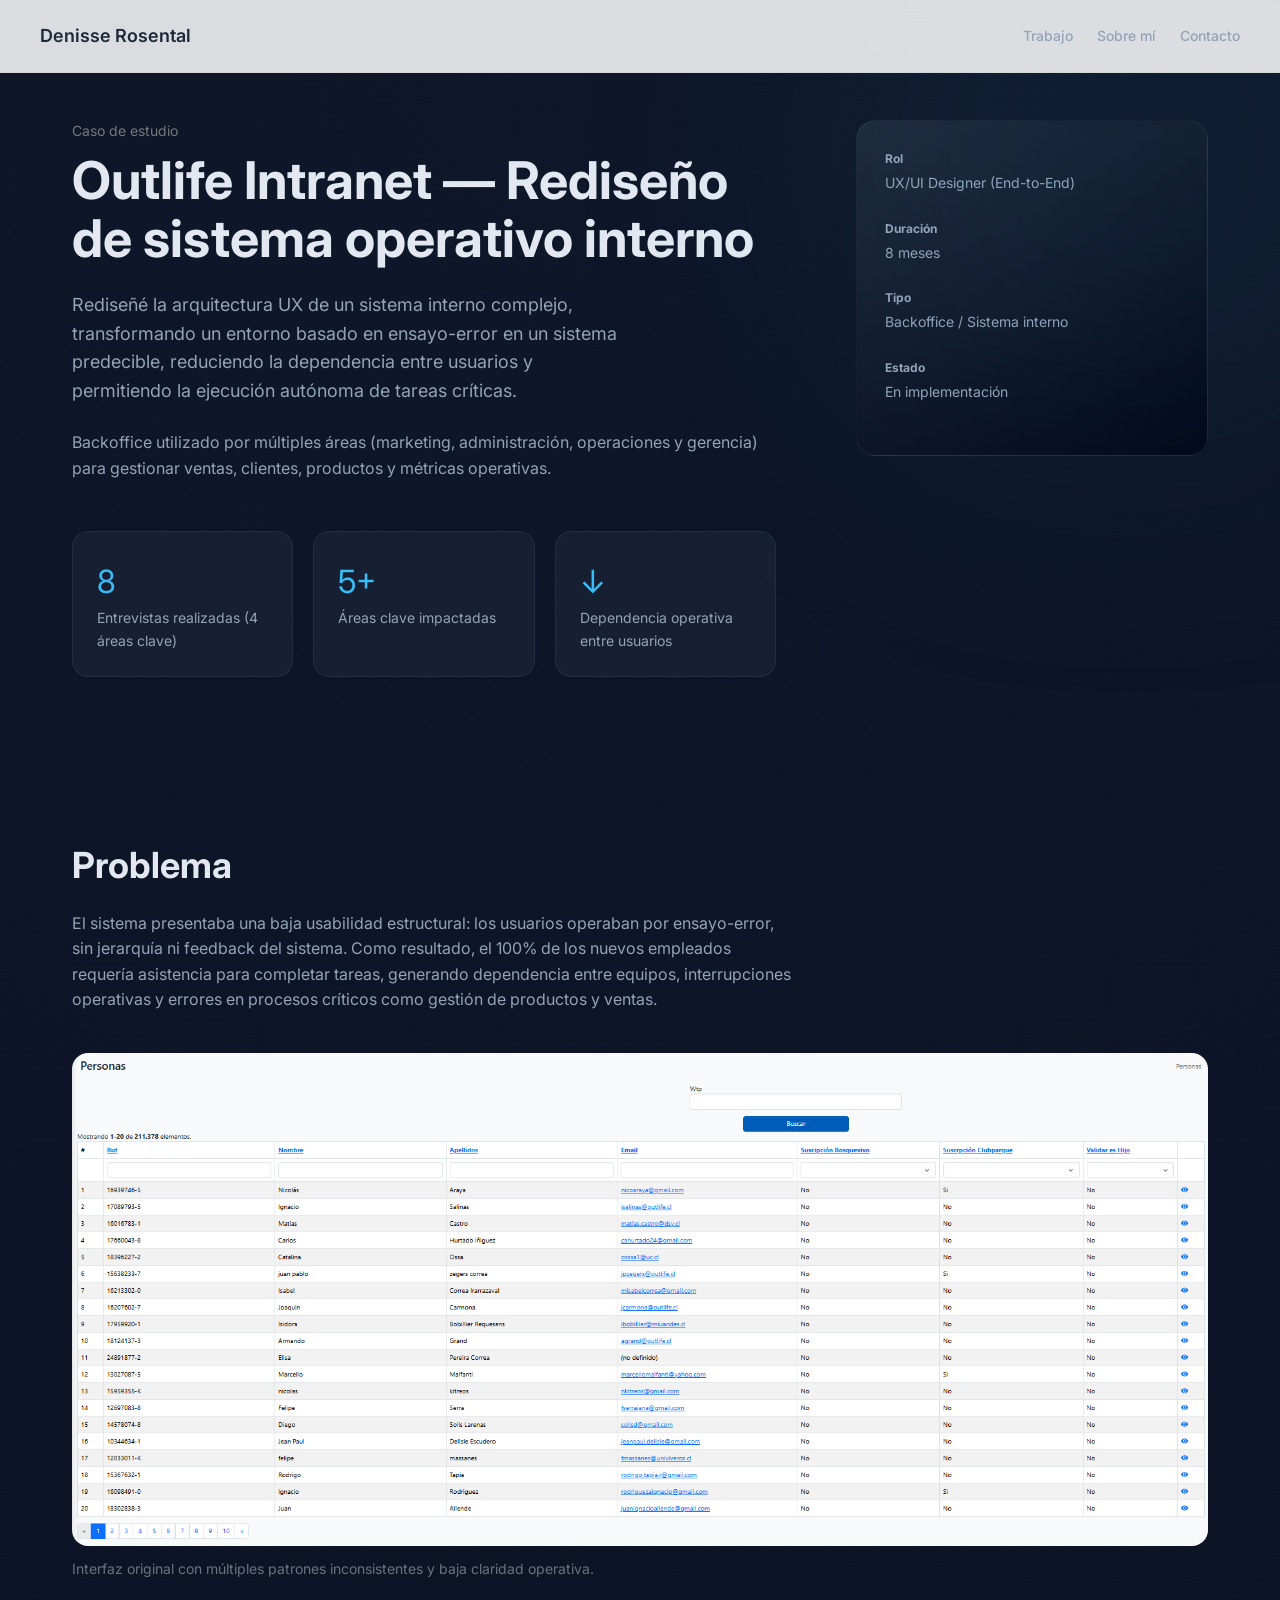
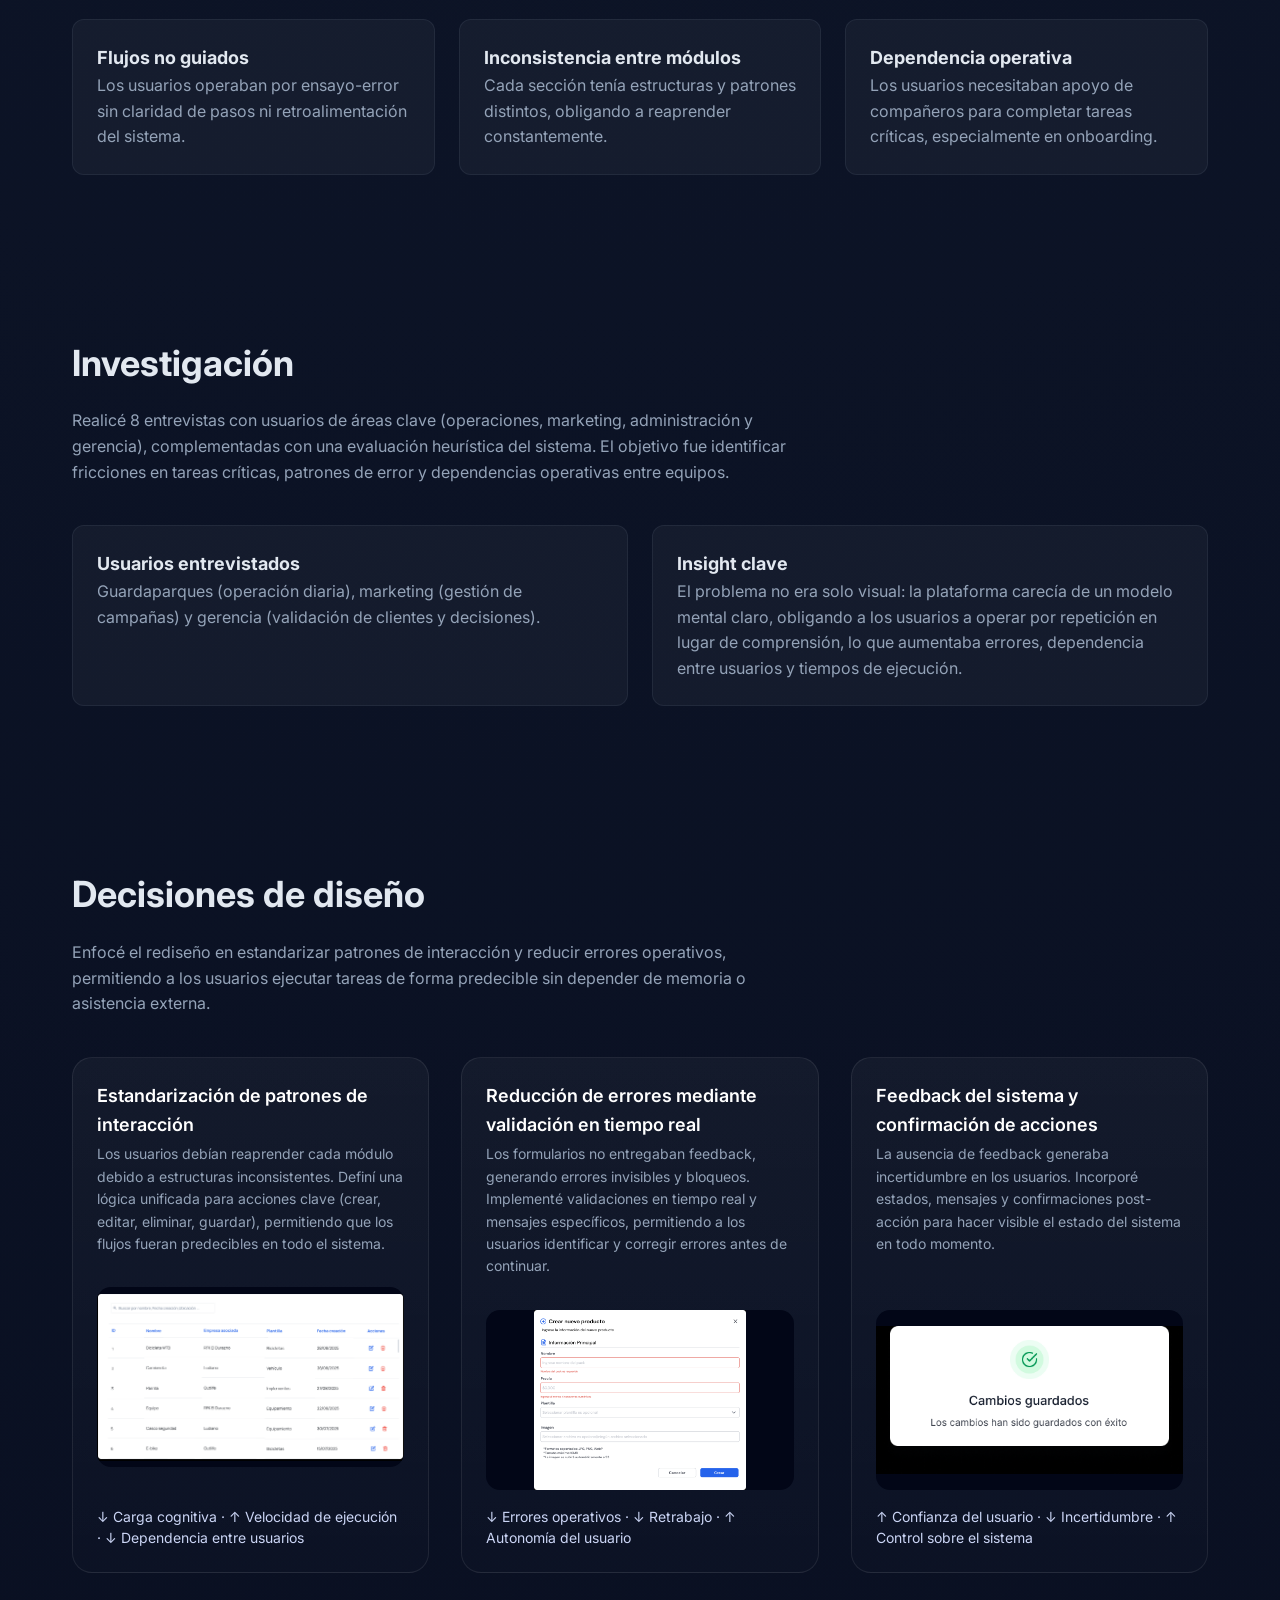
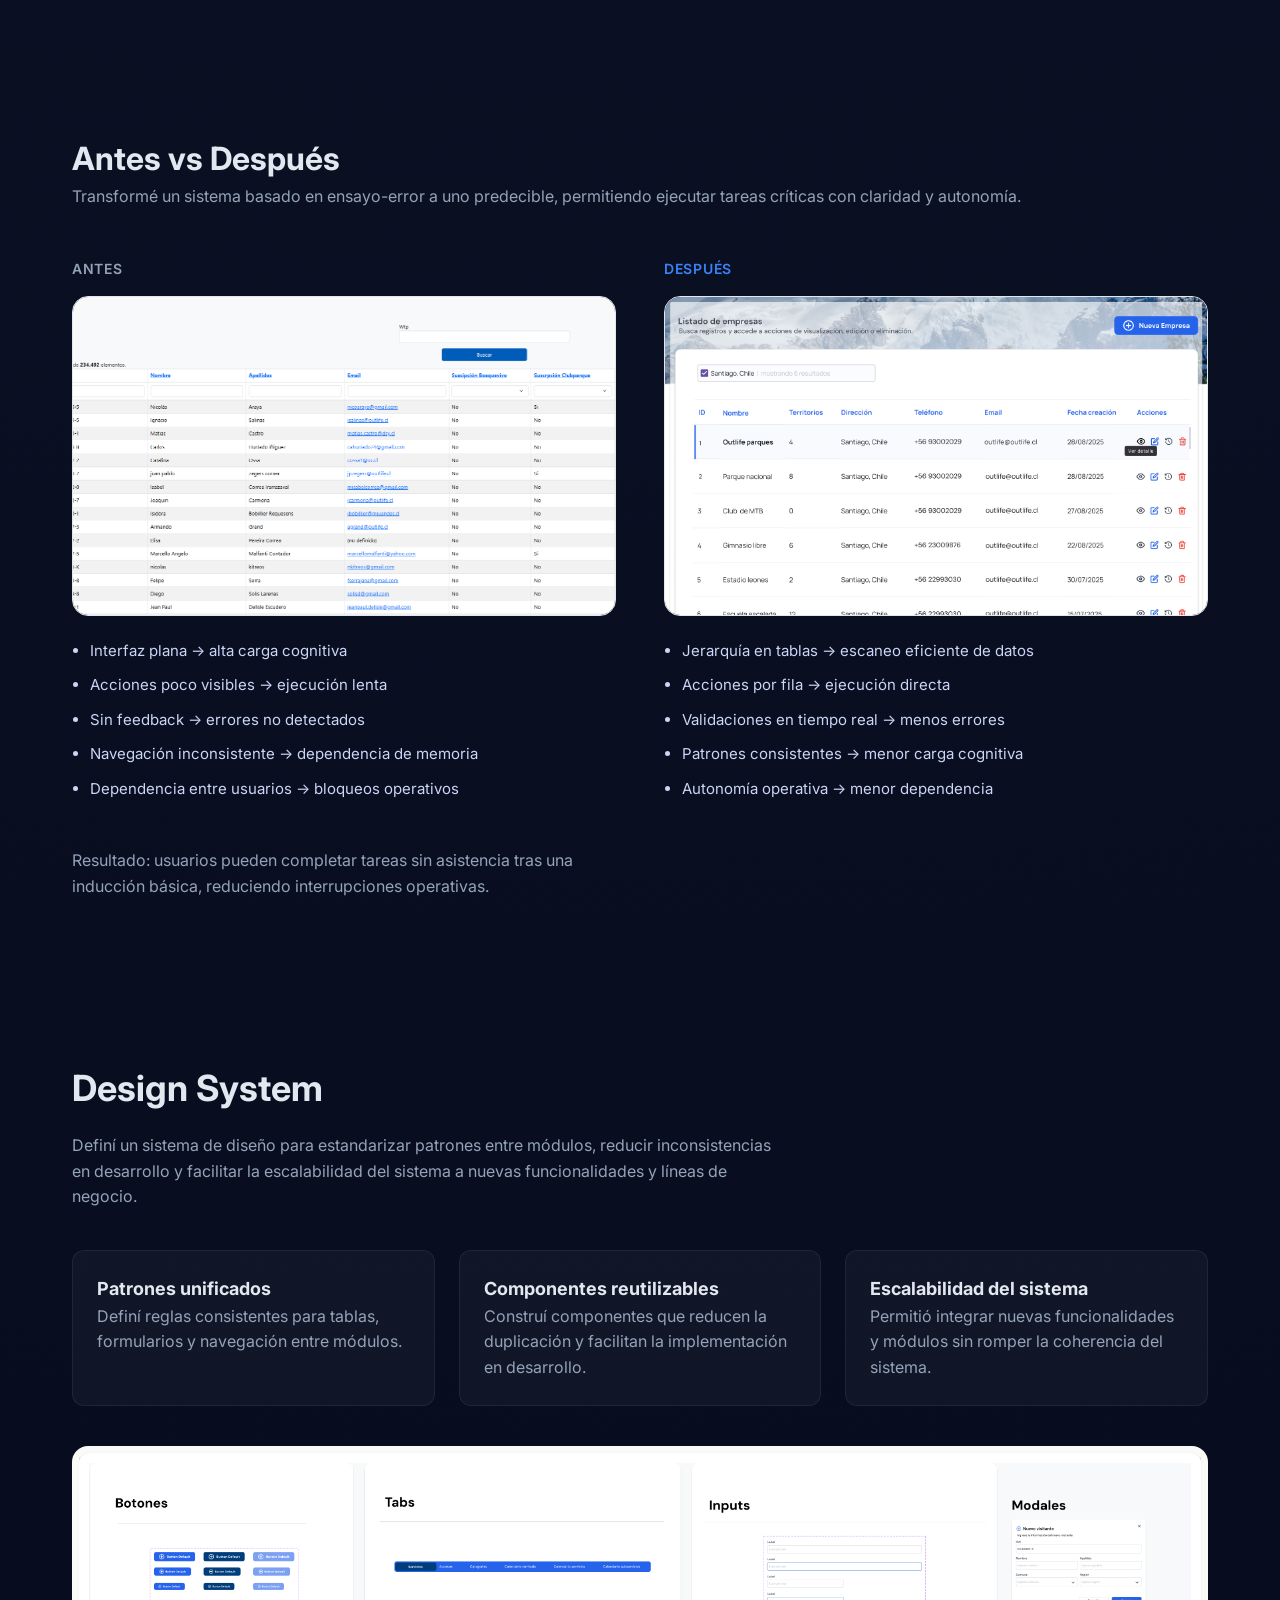
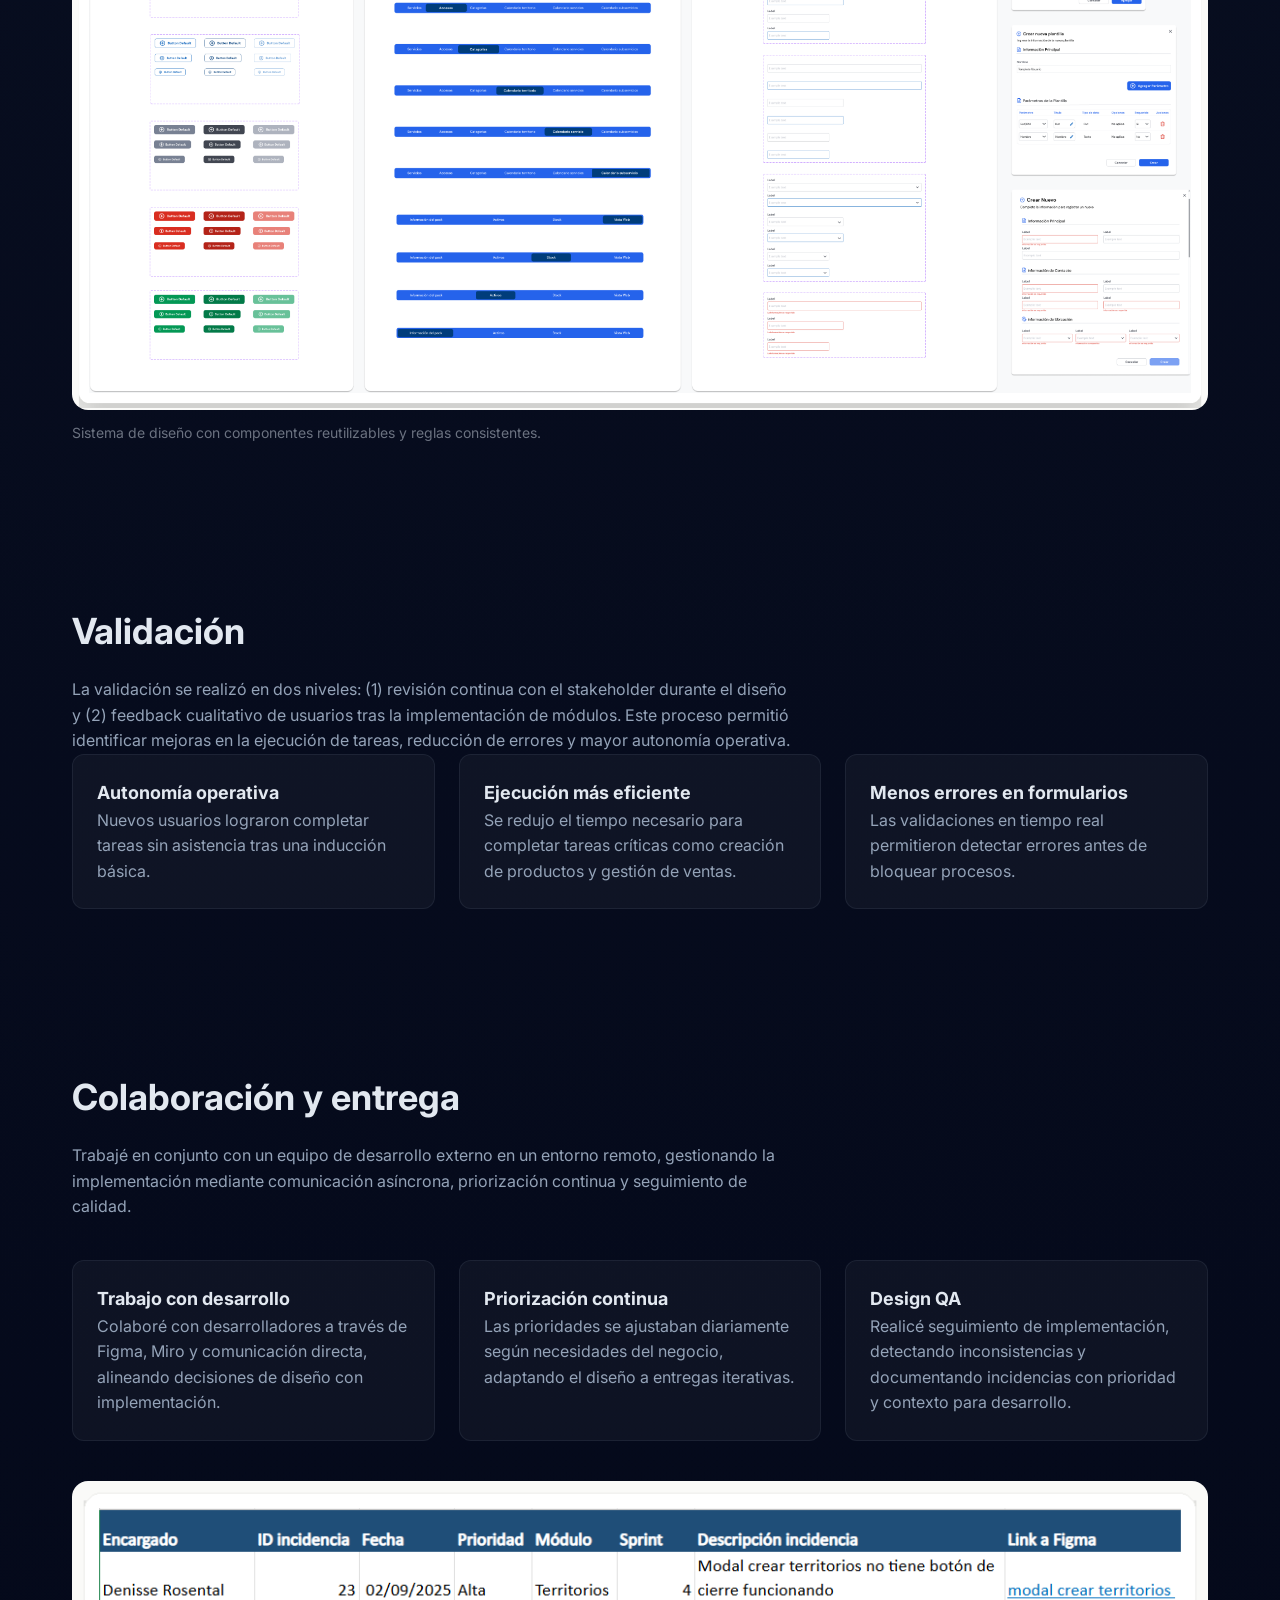
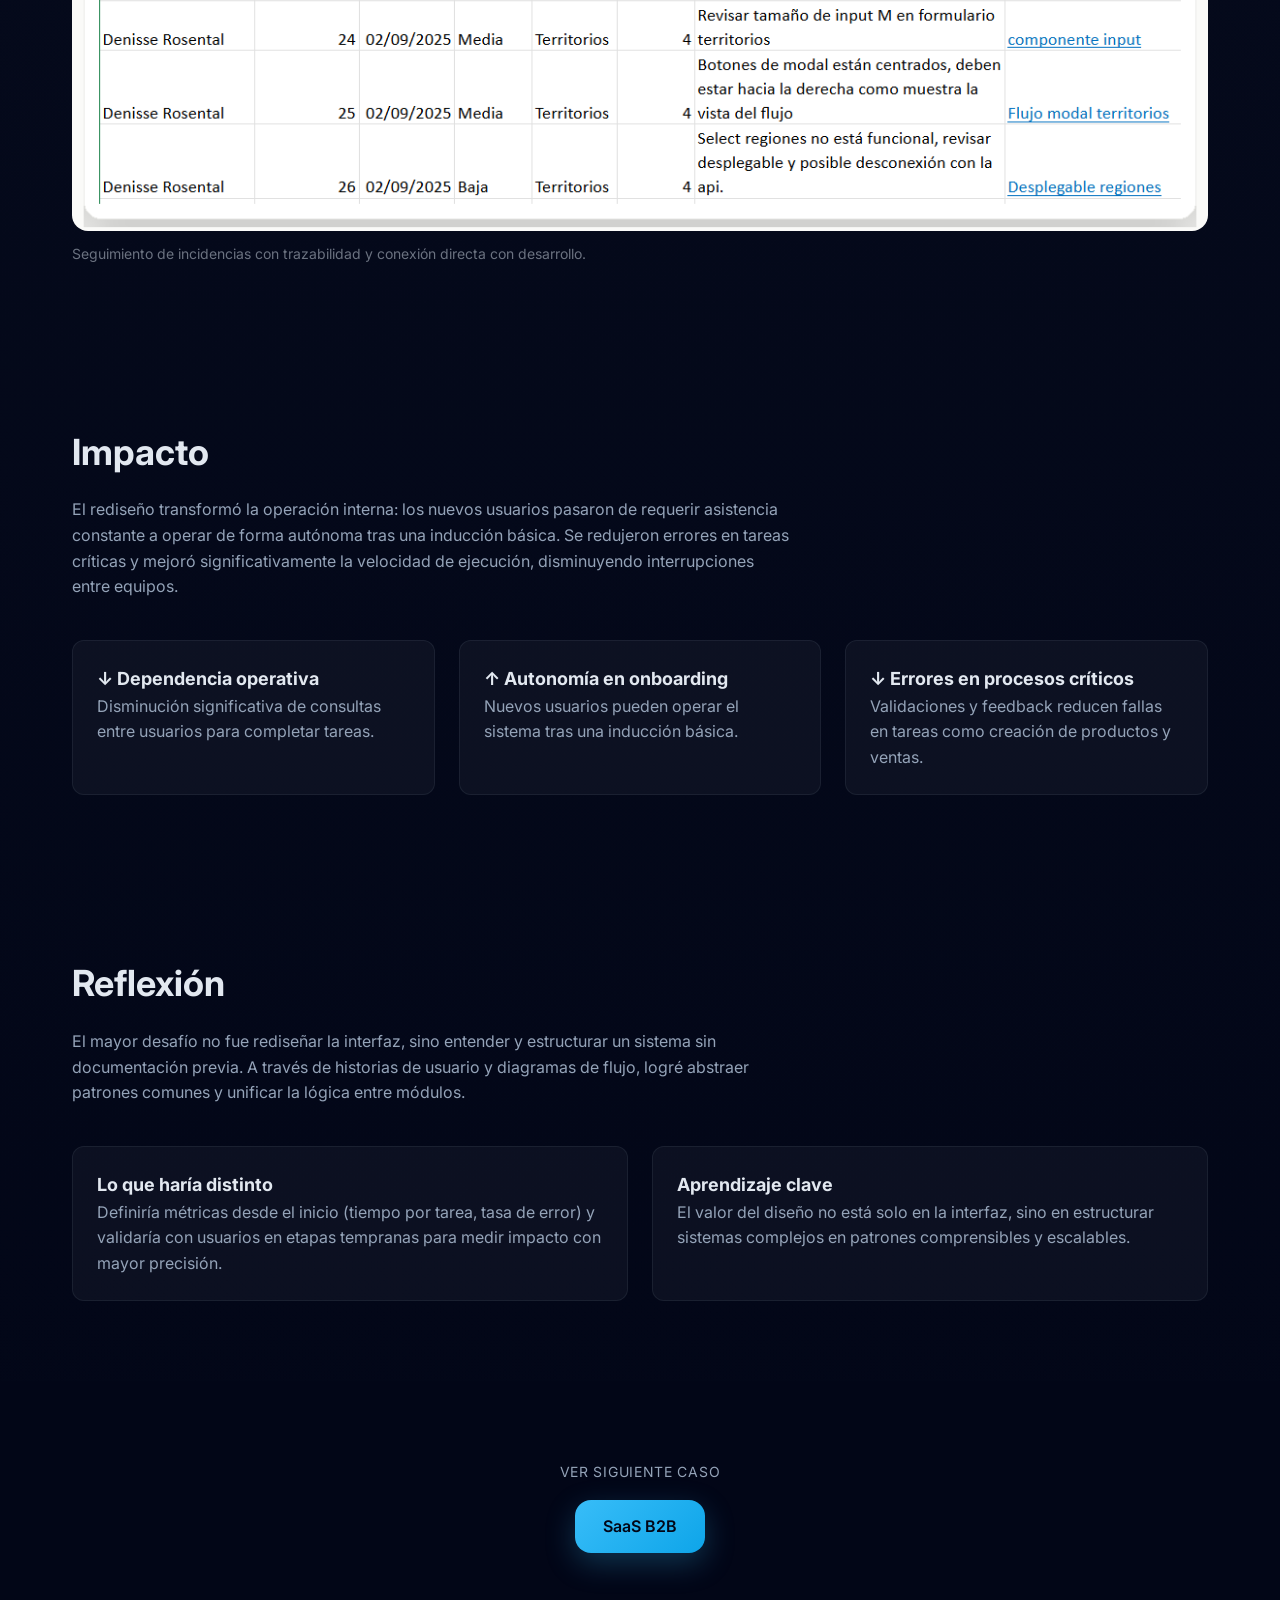
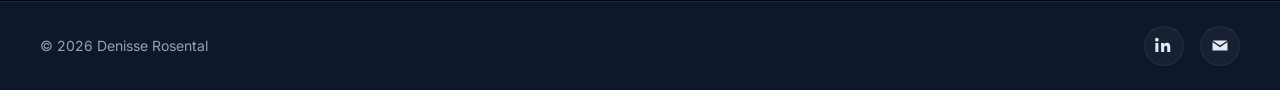
==== case-1.html @ 209bc131 "update case1" ====
<!DOCTYPE html>
<html lang="es">

<head>
    <meta charset="UTF-8">
    <meta name="viewport" content="width=device-width, initial-scale=1.0">
    <title>Outlife — Caso de estudio UX/UI | Denisse Rosental</title>
    <meta name="description"
        content="Caso de estudio UX/UI de Outlife: rediseño de plataforma interna compleja para operaciones, servicios, clientes y administración del negocio.">
    <link rel="preconnect" href="https://fonts.googleapis.com">
    <link rel="preconnect" href="https://fonts.gstatic.com" crossorigin>
    <link href="https://fonts.googleapis.com/css2?family=Inter:wght@300;400;500;600;700;800&display=swap"
        rel="stylesheet">
    <link rel="stylesheet" href="case-study-1.css">
</head>

<body>
    <header class="header">
        <div class="container nav-container">
            <a href="index.html" class="logo">Denisse Rosental</a>
            <nav class="nav">
                <a href="index.html#work">Trabajo</a>
                <a href="index.html#about">Sobre mí</a>
                <a href="index.html#contact">Contacto</a>
            </nav>
        </div>
    </header>

    <!-- HERO -->
    <section class="case-study-hero">
        <div class="container case-hero-grid">

            <div>
                <p class="eyebrow">Caso de estudio</p>
                <h1 class="hero-title">

                    Outlife Intranet — Rediseño de sistema operativo interno

                </h1>

                <p class="hero-subtitle">

                    Rediseñé la arquitectura UX de un sistema interno complejo, transformando un entorno basado en
                    ensayo-error en un sistema predecible, reduciendo la dependencia entre usuarios y permitiendo la
                    ejecución autónoma de tareas críticas.

                </p>

                <p class="case-context">
                    Backoffice utilizado por múltiples áreas (marketing, administración, operaciones y gerencia) para
                    gestionar ventas, clientes, productos y métricas operativas.
                </p>

                <div class="metrics">
                    <div class="metric-card">
                        <span>8</span>
                        <p>Entrevistas realizadas (4 áreas clave)</p>
                    </div>



                    <div class="metric-card">
                        <span>5+</span>
                        <p>Áreas clave impactadas</p>

                    </div>
                    <div class="metric-card">
                        <span>↓</span>
                        <p>Dependencia operativa entre usuarios</p>
                    </div>
                </div>
            </div>

            <div class="case-meta">
                <div class="meta-item">
                    <h4>Rol</h4>
                    <p>UX/UI Designer (End-to-End)</p>
                </div>

                <div class="meta-item">
                    <h4>Duración</h4>
                    <p>8 meses</p>
                </div>

                <div class="meta-item">
                    <h4>Tipo</h4>
                    <p>Backoffice / Sistema interno</p>
                </div>

                <div class="meta-item">
                    <h4>Estado</h4>
                    <p>En implementación</p>
                </div>
            </div>

        </div>
    </section>

    <!-- PROBLEMA -->
    <section class="case-section">
        <div class="container">

            <div class="section-heading">
                <h2>Problema</h2>
                <p>
                    El sistema presentaba una baja usabilidad estructural: los usuarios operaban por ensayo-error, sin
                    jerarquía ni feedback del sistema. Como resultado, el 100% de los nuevos empleados requería
                    asistencia para completar tareas, generando dependencia entre equipos, interrupciones operativas y
                    errores en procesos críticos como gestión de productos y ventas.
                </p>
            </div>

            <div class="case-image">
                <img src="images/intranet.png" alt="Backoffice original">
                <p class="case-image-caption">
                    Interfaz original con múltiples patrones inconsistentes y baja claridad operativa.
                </p>
            </div>

            <div class="grid-3" style="margin-top: 40px;">
                <div class="card">
                    <h3>Flujos no guiados</h3>
                    <p>Los usuarios operaban por ensayo-error sin claridad de pasos ni retroalimentación del sistema.
                    </p>
                </div>

                <div class="card">
                    <h3>Inconsistencia entre módulos</h3>
                    <p>Cada sección tenía estructuras y patrones distintos, obligando a reaprender constantemente.</p>
                </div>

                <div class="card">
                    <h3>Dependencia operativa</h3>
                    <p>Los usuarios necesitaban apoyo de compañeros para completar tareas críticas, especialmente en
                        onboarding.</p>
                </div>
            </div>

        </div>
    </section>

    <!-- INVESTIGACIÓN -->
    <section class="case-section">
        <div class="container">

            <div class="section-heading">
                <h2>Investigación</h2>
                <p>
                    Realicé 8 entrevistas con usuarios de áreas clave (operaciones, marketing, administración y
                    gerencia), complementadas con una evaluación heurística del sistema. El objetivo fue identificar
                    fricciones en tareas críticas, patrones de error y dependencias operativas entre equipos.
                </p>
            </div>

            <div class="grid-2" style="margin-top: 40px;">
                <div class="card">
                    <h3>Usuarios entrevistados</h3>
                    <p>Guardaparques (operación diaria), marketing (gestión de campañas) y gerencia (validación de
                        clientes y decisiones).</p>
                </div>

                <div class="card">
                    <h3>Insight clave</h3>
                    <p>El problema no era solo visual: la plataforma carecía de un modelo mental claro, obligando a los
                        usuarios a operar por repetición en lugar de comprensión, lo que aumentaba errores, dependencia
                        entre usuarios y tiempos de ejecución.</p>
                </div>
            </div>

        </div>
    </section>

    <!-- DECISIONES -->
    <section class="case-section decisions-section">
        <div class="container">

            <div class="section-heading">
                <h2>Decisiones de diseño</h2>
                <p>
                    Enfocé el rediseño en estandarizar patrones de interacción y reducir errores operativos, permitiendo
                    a los usuarios ejecutar tareas de forma predecible sin depender de memoria o asistencia externa.
                </p>
            </div>

            <div class="decisions-grid">

                <!-- CARD 1 -->
                <div class="decision-card">
                    <div class="decision-header">
                        <h3>Estandarización de patrones de interacción</h3>
                        <p>
                            Los usuarios debían reaprender cada módulo debido a estructuras inconsistentes. Definí una
                            lógica unificada para acciones clave (crear, editar, eliminar, guardar), permitiendo que los
                            flujos fueran predecibles en todo el sistema.
                        </p>
                    </div>

                    <div class="decision-media">
                        <img src="images/Tabla.png" alt="Patrones consistentes en tablas">
                    </div>

                    <p class="decision-caption">
                        ↓ Carga cognitiva · ↑ Velocidad de ejecución · ↓ Dependencia entre usuarios
                    </p>
                </div>

                <!-- CARD 2 -->
                <div class="decision-card">
                    <div class="decision-header">
                        <h3>Reducción de errores mediante validación en tiempo real</h3>
                        <p>
                            Los formularios no entregaban feedback, generando errores invisibles y bloqueos. Implementé
                            validaciones en tiempo real y mensajes específicos, permitiendo a los usuarios identificar y
                            corregir errores antes de continuar.
                        </p>
                    </div>

                    <div class="decision-media">
                        <img src="images/formulario.png" alt="Validación en formularios">
                    </div>

                    <p class="decision-caption">
                        ↓ Errores operativos · ↓ Retrabajo · ↑ Autonomía del usuario
                    </p>
                </div>

                <!-- CARD 3 
                <div class="decision-card">
                    <div class="decision-header">
                        <h3>Segmentación de formularios complejos</h3>
                        <p>
                            Formularios extensos generaban sobrecarga cognitiva y dificultaban la edición. Reestructuré
                            la información en secciones progresivas, mostrando solo lo necesario en cada etapa.
                        </p>
                    </div>

                    <div class="decision-media">
                        <img src="images/formulario.png" alt="Formularios estructurados">
                    </div>

                    <p class="decision-caption">
                        ↓ Sobrecarga cognitiva · ↑ Comprensión · ↑ Eficiencia en tareas complejas
                    </p>
                </div>-->

                <!-- CARD 4 -->
                <div class="decision-card">
                    <div class="decision-header">
                        <h3>Feedback del sistema y confirmación de acciones</h3>
                        <p>
                            La ausencia de feedback generaba incertidumbre en los usuarios. Incorporé estados, mensajes
                            y confirmaciones post-acción para hacer visible el estado del sistema en todo momento. <br>
                            <br>
                        </p>
                    </div>

                    <div class="decision-media">
                        <img src="images/Feedback.png" alt="Estados del sistema">
                    </div>

                    <p class="decision-caption">
                        ↑ Confianza del usuario · ↓ Incertidumbre · ↑ Control sobre el sistema
                    </p>
                </div>

            </div>

        </div>
    </section>

    <section class="before-after">
        <div class="container">

            <div class="section-header">
                <h2>Antes vs Después</h2>
                <p>
                    Transformé un sistema basado en ensayo-error a uno predecible, permitiendo ejecutar tareas críticas
                    con
                    claridad y autonomía.
                </p>
            </div>

            <div class="comparison-grid">

                <!-- ANTES -->
                <div class="comparison-card">
                    <h3 class="label before">Antes</h3>

                    <div class="image-container">
                        <img src="images/intranet-personas.png" alt="Vista antes del rediseño">
                    </div>

                    <ul class="comparison-list">
                        <li>Interfaz plana → alta carga cognitiva</li>
                        <li>Acciones poco visibles → ejecución lenta</li>
                        <li>Sin feedback → errores no detectados</li>
                        <li>Navegación inconsistente → dependencia de memoria</li>
                        <li>Dependencia entre usuarios → bloqueos operativos</li>
                    </ul>
                </div>

                <!-- DESPUÉS -->
                <div class="comparison-card">
                    <h3 class="label after">Después</h3>

                    <div class="image-container">
                        <img src="images/despues-empresas.png" alt="Vista después del rediseño">
                    </div>

                    <ul class="comparison-list">
                        <li>Jerarquía en tablas → escaneo eficiente de datos</li>
                        <li>Acciones por fila → ejecución directa</li>
                        <li>Validaciones en tiempo real → menos errores</li>
                        <li>Patrones consistentes → menor carga cognitiva</li>
                        <li>Autonomía operativa → menor dependencia</li>
                    </ul>
                </div>
                <p class="comparison-impact">
                    Resultado: usuarios pueden completar tareas sin asistencia tras una inducción básica, reduciendo
                    interrupciones operativas.
                </p>

            </div>

        </div>
    </section>

    <!-- DESIGN SYSTEM -->
    <section class="case-section">
        <div class="container">

            <div class="section-heading">
                <h2>Design System</h2>
                <p>
                    Definí un sistema de diseño para estandarizar patrones entre módulos, reducir inconsistencias en
                    desarrollo y facilitar la escalabilidad del sistema a nuevas funcionalidades y líneas de negocio.
                </p>
            </div>

            <div class="grid-3" style="margin-top: 40px;">
                <div class="card">
                    <h3>Patrones unificados</h3>
                    <p>Definí reglas consistentes para tablas, formularios y navegación entre módulos.</p>
                </div>

                <div class="card">
                    <h3>Componentes reutilizables</h3>
                    <p>Construí componentes que reducen la duplicación y facilitan la implementación en desarrollo.</p>
                </div>

                <div class="card">
                    <h3>Escalabilidad del sistema</h3>
                    <p>Permitió integrar nuevas funcionalidades y módulos sin romper la coherencia del sistema.</p>
                </div>
            </div>

            <div class="case-image">
                <img src="images/systems-editorial.png" alt="Design System">
                <p class="case-image-caption">
                    Sistema de diseño con componentes reutilizables y reglas consistentes.
                </p>
            </div>

        </div>
    </section>

    <!-- VALIDACIÓN -->
    <section class="case-section">
        <div class="container">

            <div class="section-heading">
                <h2>Validación</h2>
                <p>
                    La validación se realizó en dos niveles: (1) revisión continua con el stakeholder durante el diseño
                    y (2) feedback cualitativo de usuarios tras la implementación de módulos. Este proceso permitió
                    identificar mejoras en la ejecución de tareas, reducción de errores y mayor autonomía operativa.
                </p>
            </div>

            <div class="grid-3">
                <div class="card">
                    <h3>Autonomía operativa</h3>
                    <p>Nuevos usuarios lograron completar tareas sin asistencia tras una inducción básica.</p>
                </div>

                <div class="card">
                    <h3>Ejecución más eficiente</h3>
                    <p>Se redujo el tiempo necesario para completar tareas críticas como creación de productos y gestión
                        de ventas.</p>
                </div>

                <div class="card">
                    <h3>Menos errores en formularios</h3>
                    <p>Las validaciones en tiempo real permitieron detectar errores antes de bloquear procesos.</p>
                </div>
            </div>


        </div>
    </section>


    <section class="case-section">
        <div class="container">

            <div class="section-heading">
                <h2>Colaboración y entrega</h2>
                <p>
                    Trabajé en conjunto con un equipo de desarrollo externo en un entorno remoto, gestionando la
                    implementación mediante comunicación asíncrona, priorización continua y seguimiento de calidad.
                </p>
            </div>

            <div class="grid-3" style="margin-top: 40px;">

                <div class="card">
                    <h3>Trabajo con desarrollo</h3>
                    <p>Colaboré con desarrolladores a través de Figma, Miro y comunicación directa, alineando decisiones
                        de diseño con implementación.</p>
                </div>

                <div class="card">
                    <h3>Priorización continua</h3>
                    <p>Las prioridades se ajustaban diariamente según necesidades del negocio, adaptando el diseño a
                        entregas iterativas.</p>
                </div>

                <div class="card">
                    <h3>Design QA</h3>
                    <p>Realicé seguimiento de implementación, detectando inconsistencias y documentando incidencias con
                        prioridad y contexto para desarrollo.</p>
                </div>

            </div>

            <div class="case-image">
                <img src="images/design QA-editorial.png" alt="QA Design">
                <p class="case-image-caption">
                    Seguimiento de incidencias con trazabilidad y conexión directa con desarrollo.
                </p>
            </div>

        </div>
    </section>

    <!-- IMPACTO -->
    <section class="case-section">
        <div class="container">

            <div class="section-heading">
                <h2>Impacto</h2>
                <p>
                    El rediseño transformó la operación interna: los nuevos usuarios pasaron de requerir asistencia
                    constante a operar de forma autónoma tras una inducción básica. Se redujeron errores en tareas
                    críticas y mejoró significativamente la velocidad de ejecución, disminuyendo interrupciones entre
                    equipos.
                </p>
            </div>

            <div class="grid-3" style="margin-top: 40px;">
                <div class="card">
                    <h3>↓ Dependencia operativa</h3>
                    <p>Disminución significativa de consultas entre usuarios para completar tareas.</p>
                </div>

                <div class="card">
                    <h3>↑ Autonomía en onboarding</h3>
                    <p>Nuevos usuarios pueden operar el sistema tras una inducción básica.</p>
                </div>

                <div class="card">
                    <h3>↓ Errores en procesos críticos</h3>
                    <p>Validaciones y feedback reducen fallas en tareas como creación de productos y ventas.</p>
                </div>
            </div>
        </div>
    </section>

    <section class="case-section">
        <div class="container">

            <div class="section-heading">
                <h2>Reflexión</h2>
                <p>
                    El mayor desafío no fue rediseñar la interfaz, sino entender y estructurar un sistema sin
                    documentación previa. A través de historias de usuario y diagramas de flujo, logré abstraer patrones
                    comunes y unificar la lógica entre módulos.
                </p>
            </div>

            <div class="grid-2" style="margin-top: 40px;">
                <div class="card">
                    <h3>Lo que haría distinto</h3>
                    <p>Definiría métricas desde el inicio (tiempo por tarea, tasa de error) y validaría con usuarios en
                        etapas tempranas para medir impacto con mayor precisión.</p>
                </div>

                <div class="card">
                    <h3>Aprendizaje clave</h3>
                    <p>El valor del diseño no está solo en la interfaz, sino en estructurar sistemas complejos en
                        patrones comprensibles y escalables.</p>
                </div>
            </div>

        </div>
    </section>



    <!-- Sección CTA sobre el footer -->
    <section class="next-case">
        <p class="next-case-label">Ver siguiente caso</p>
        <a href="case-2.html" class="next-case-btn">SaaS B2B</a>
    </section>

    <!-- Footer -->
    <footer class="footer">
        <div class="footer-content">
            <p class="footer-copy">© 2026 Denisse Rosental</p>

            <div class="footer-links">
                <a href="https://www.linkedin.com/" target="_blank" aria-label="LinkedIn">
                    <!-- Icono LinkedIn -->
                    <svg viewBox="0 0 24 24" fill="currentColor">
                        <path
                            d="M4.98 3.5C4.98 4.88 3.86 6 2.48 6S0 4.88 0 3.5 1.12 1 2.48 1 4.98 2.12 4.98 3.5zM.5 8h4v12h-4zM8 8h3.8v1.7h.1c.5-.9 1.8-1.9 3.7-1.9 4 0 4.7 2.6 4.7 6v6.2h-4v-5.5c0-1.3 0-3-1.9-3s-2.2 1.5-2.2 2.9v5.6h-4z" />
                    </svg>
                </a>

                <a href="mailto:tuemail@gmail.com" aria-label="Gmail">
                    <!-- Icono Gmail -->
                    <svg viewBox="0 0 24 24" fill="currentColor">
                        <path d="M12 13.5 2 6.75V18h20V6.75L12 13.5zm10-9H2l10 6.75L22 4.5z" />
                    </svg>
                </a>
            </div>
        </div>
    </footer>

</body>

</html>
---- case-study-1.css ----
/* =========================
   RESET
========================= */
* {
    margin: 0;
    padding: 0;
    box-sizing: border-box;
}

/* =========================
   TOKENS (BASE SYSTEM)
========================= */
:root {
    --bg-primary: #020617;
    --bg-secondary: #0f172a;
    --bg-card: rgba(30, 41, 59, 0.6);

    --text-primary: #e2e8f0;
    --text-secondary: #94a3b8;

    --accent: #38bdf8;

    --border: rgba(148, 163, 184, 0.1);

    --radius-md: 16px;
    --radius-lg: 20px;

    --space-xs: 8px;
    --space-sm: 16px;
    --space-md: 24px;
    --space-lg: 48px;
    --space-xl: 80px;
}

/* =========================
   BASE
========================= */
body {
    font-family: 'Inter', sans-serif;
    background: radial-gradient(circle at top, #0f172a, #020617);
    color: var(--text-primary);
    line-height: 1.6;
    overflow-x: hidden;
}

/* =========================
   CONTAINER
========================= */
.container {
    width: 100%;
    max-width: 1200px;
    margin: 0 auto;
    padding: 0 32px;
}

/* =========================
   HERO
========================= */
.case-study-hero {
    padding: 120px 0 var(--space-xl);
    position: relative;
}

.case-study-hero::after {
    content: "";
    position: absolute;
    width: 500px;
    height: 500px;
    background: var(--accent);
    filter: blur(160px);
    opacity: 0.08;
    top: -100px;
    right: -100px;
}

.case-hero-grid {
    display: grid;
    grid-template-columns: 2fr 1fr;
    gap: var(--space-xl);
}

/* TYPO HERO */
.hero-title {
    font-size: 52px;
    line-height: 1.1;
    margin-bottom: var(--space-md);
}

.hero-subtitle {
    font-size: 18px;
    color: var(--text-secondary);
    max-width: 560px;
}

.case-context {
    margin-top: var(--space-md);
    color: var(--text-secondary);
}

/* =========================
   METRICS (REUTILIZABLE)
========================= */
.metrics {
    display: flex;
    gap: 20px;
    margin-top: 50px;
}

.metric-card {
    background: var(--bg-card);
    backdrop-filter: blur(10px);
    padding: 24px;
    border-radius: var(--radius-md);
    flex: 1;
    border: 1px solid var(--border);
}

.metric-card span {
    font-size: 32px;
    color: var(--accent);
    display: block;
}

.metric-card p {
    font-size: 14px;
    color: var(--text-secondary);
}

/* =========================
   META CARD
========================= */
.case-meta {
    background: linear-gradient(145deg, #1e293b, #020617);
    padding: 28px;
    border-radius: var(--radius-lg);
    border: 1px solid var(--border);
    height: fit-content;
}

.meta-item {
    margin-bottom: var(--space-md);
}

.meta-item h4 {
    font-size: 12px;
    color: var(--text-secondary);
    margin-bottom: 4px;
}

.meta-item p {
    font-size: 14px;
}

/* =========================
   SECTIONS
========================= */
.case-section {
    padding: var(--space-xl) 0;
}

.section-heading h2 {
    font-size: 36px;
    margin-bottom: var(--space-sm);
}

.section-heading p {
    color: var(--text-secondary);
    max-width: 720px;
}

/* =========================
   CARDS (GLOBAL SYSTEM)
========================= */
.card {
    background: rgba(255, 255, 255, 0.04);
    padding: var(--space-md);
    border-radius: 12px;
    border: 1px solid var(--border);
}

/* =========================
   GRID SYSTEM
========================= */
.grid-2 {
    display: grid;
    grid-template-columns: repeat(2, 1fr);
    gap: var(--space-md);
}

.grid-3 {
    display: grid;
    grid-template-columns: repeat(3, 1fr);
    gap: var(--space-md);
}

/* =========================
   COMPARE (ANTES/DESPUÉS)
========================= */
.compare-grid {
    display: grid;
    grid-template-columns: 1fr 1fr;
    gap: var(--space-xl);
    margin-top: var(--space-lg);
}

.compare-item img {
    width: 100%;
    border-radius: 12px;
}

/* =========================
   FLOW
========================= */
.flow-grid {
    display: grid;
    grid-template-columns: repeat(3, 1fr);
    gap: var(--space-sm);
}

.flow-card img {
    width: 100%;
    border-radius: 12px;
}

/* =========================
   FOUNDATIONS
========================= */
.foundations-grid {
    display: grid;
    grid-template-columns: repeat(3, 1fr);
    gap: var(--space-md);
}

.foundation-card {
    background: linear-gradient(145deg, #1e293b, #0f172a);
    padding: var(--space-md);
    border-radius: var(--radius-lg);
    border: 1px solid var(--border);
}

/* =========================
   IMAGES
========================= */
.project-image img {
    width: 100%;
    border-radius: 12px;
}

/* =========================
   TYPO
========================= */
h2 {
    font-size: 32px;
}

h3 {
    font-size: 18px;
}

p {
    color: var(--text-secondary);
}

/* =========================
   FOOTER / CONTACT
========================= */
.contact-container {
    text-align: center;
    max-width: 600px;
}

.button {
    display: inline-block;
    background-color: var(--accent);
    color: white;
    padding: 1rem 2rem;
    border-radius: 100px;
    transition: 0.2s;
}

.button:hover {
    transform: translateY(-2px);
}

/* =========================
   RESPONSIVE
========================= */
@media (max-width: 900px) {

    .case-hero-grid,
    .grid-2,
    .grid-3,
    .flow-grid,
    .foundations-grid,
    .compare-grid {
        grid-template-columns: 1fr;
    }

    .metrics {
        flex-direction: column;
    }

    .hero-title {
        font-size: 40px;
    }
}

.case-image {
    margin-top: 40px;
}

.case-image img {
    width: 100%;
    height: auto;
    border-radius: 16px;
    display: block;
}

.case-image-caption {
    margin-top: 12px;
    font-size: 14px;
    color: #6b7280;
    line-height: 1.5;
}

/* --- HEADER CONSISTENTE --- */
.header {
    position: sticky;
    top: 0;
    z-index: 1000;

    background: rgba(255, 255, 255, 0.9);
    backdrop-filter: blur(8px);

    border-bottom: 1px solid rgba(0, 0, 0, 0.05);
}

/* contenedor interno */
.nav-container {
    display: flex;
    justify-content: space-between;
    align-items: center;

    padding: 16px 0;
}

/* links */
.nav a {
    text-decoration: none;
    color: #111;
    margin-left: 24px;
    font-weight: 500;
}

.header {
    position: fixed;
    top: 0;
    left: 0;
    width: 100%;
    background: rgba(255, 255, 255, 0.85);
    backdrop-filter: blur(12px);
    border-bottom: 1px solid rgba(0, 0, 0, 0.03);
    z-index: 100;
    transition: transform 0.3s ease;
}

.nav-container {
    display: flex;
    justify-content: space-between;
    align-items: center;
    height: 72px;
}

.logo {
    font-weight: 600;
    font-size: 1.125rem;
    color: #1e293b;
    text-decoration: none;
}

.nav {
    display: flex;
    gap: var(--spacing-md);
}

.nav a {
    font-size: 0.875rem;
    font-weight: 500;
    color: var(--text-secondary);
}

.nav a:hover {
    color: #1e293b;
}

/* Home Hero */
.hero {
    min-height: 100vh;
    display: flex;
    flex-direction: column;
    justify-content: center;
    padding-top: 80px;
}

.role-tag {
    display: inline-block;
    font-size: 0.875rem;
    font-weight: 600;
    color: var(--text-secondary);
    text-transform: uppercase;
    letter-spacing: 0.05em;
    margin-bottom: var(--spacing-md);
    padding: 0.25rem 0.75rem;
    border: 1px solid var(--border-color);
    border-radius: 100px;
    background-color: var(--surface-color);
}



.hero-scroll {
    margin-top: var(--spacing-xl);
    display: inline-flex;
    align-items: center;
    gap: 0.75rem;
    font-size: 0.875rem;
    color: var(--text-tertiary);
}

.scroll-arrow {
    animation: bounce 2s infinite;
}

@keyframes bounce {

    0%,
    20%,
    50%,
    80%,
    100% {
        transform: translateY(0);
    }

    40% {
        transform: translateY(5px);
    }

    60% {
        transform: translateY(3px);
    }
}

.eyebrow {
    font-size: 14px;
    color: #777;
    margin-bottom: 10px;
}

/* =========================
   CTA SOBRE FOOTER
========================= */
.next-case {
    text-align: center;
    padding: var(--space-xl) var(--space-md) var(--space-lg);
    background: var(--bg-primary);
}

.next-case-label {
    font-size: 14px;
    color: var(--text-secondary);
    margin-bottom: var(--space-sm);
    letter-spacing: 0.05em;
    text-transform: uppercase;
}

.next-case-btn {
    display: inline-block;
    padding: 14px 28px;
    border-radius: var(--radius-md);

    background: linear-gradient(135deg, var(--accent), #0ea5e9);
    color: #020617;
    font-weight: 600;
    text-decoration: none;

    transition: all 0.25s ease;
    box-shadow: 0 10px 30px rgba(56, 189, 248, 0.25);
}

.next-case-btn:hover {
    transform: translateY(-2px);
    box-shadow: 0 14px 40px rgba(56, 189, 248, 0.35);
}

/* =========================
   FOOTER
========================= */
.footer {
    background: var(--bg-secondary);
    border-top: 1px solid var(--border);
    padding: var(--space-md);
}

.footer-content {
    max-width: 1200px;
    margin: 0 auto;

    display: flex;
    align-items: center;
    justify-content: space-between;
    gap: var(--space-md);

    flex-wrap: wrap;
}

.footer-copy {
    color: var(--text-secondary);
    font-size: 14px;
}

.footer-links {
    display: flex;
    gap: var(--space-sm);
}

.footer-links a {
    display: flex;
    align-items: center;
    justify-content: center;

    width: 40px;
    height: 40px;

    border-radius: 50%;
    background: var(--bg-card);
    color: var(--text-primary);

    transition: all 0.25s ease;
    border: 1px solid var(--border);
}

.footer-links a:hover {
    color: var(--accent);
    border-color: var(--accent);
    transform: translateY(-2px);
}

.footer-links svg {
    width: 18px;
    height: 18px;
}

.before-after {
    padding: 80px 0;
}

.comparison-grid {
    display: grid;
    grid-template-columns: 1fr 1fr;
    gap: 48px;
    margin-top: 48px;
}

.comparison-card {
    display: flex;
    flex-direction: column;
}

.label {
    font-size: 14px;
    font-weight: 600;
    margin-bottom: 16px;
    text-transform: uppercase;
    letter-spacing: 0.05em;
}

.label.before {
    color: #94a3b8;
    /* gris frío */
}

.label.after {
    color: #3b82f6;
    /* azul principal */
}

/* 🔑 SOLUCIÓN ALTURA IGUAL */
.image-container {
    width: 100%;
    height: 320px;
    border-radius: 16px;
    overflow: hidden;
    border: 1px solid #e2e8f0;
    background: #0f172a;
}

.image-container img {
    width: 100%;
    height: 100%;
    object-fit: cover;
}

/* LISTAS */
.comparison-list {
    margin-top: 24px;
    padding-left: 18px;
    display: flex;
    flex-direction: column;
    gap: 12px;
}

.comparison-list li {
    font-size: 15px;
    color: #cbd5f5;
    line-height: 1.5;
}

/* RESPONSIVE */
@media (max-width: 768px) {
    .comparison-grid {
        grid-template-columns: 1fr;
    }

    .image-container {
        height: 260px;
    }
}

/* SECTION */
.decisions-section {
    padding: 80px 0;
}

/* GRID (aislado) */
.decisions-section .decisions-grid {
    display: grid;
    grid-template-columns: repeat(3, 1fr);
    gap: 32px;
    margin-top: 40px;
}

/* CARD */
.decisions-section .decision-card {
    display: flex;
    flex-direction: column;
    height: 100%;

    padding: 24px;
    border-radius: 20px;

    background: linear-gradient(180deg,
            rgba(255, 255, 255, 0.04),
            rgba(255, 255, 255, 0.01));

    border: 1px solid rgba(255, 255, 255, 0.08);

    transition: transform 0.3s ease, border 0.3s ease;
}

.decisions-section .decision-card:hover {
    transform: translateY(-6px);
    border: 1px solid rgba(59, 130, 246, 0.4);
}

/* HEADER */
.decisions-section .decision-header {
    margin-bottom: 16px;
}

.decisions-section .decision-header h3 {
    font-size: 18px;
    font-weight: 600;
    color: #ffffff;
}

.decisions-section .decision-header p {
    font-size: 14px;
    color: #94a3b8;
    margin-top: 4px;
}

/* 🔑 MEDIA (TOTALMENTE AISLADO) */
.decisions-section .decision-media {
    width: 100%;
    height: 180px;

    margin: 16px 0;

    border-radius: 14px;
    overflow: hidden;

    background: #020617;

    display: flex;
    align-items: center;
    justify-content: center;
}

.decisions-section .decision-media img {
    width: 100%;
    height: 100%;
    object-fit: contain;
}

/* CAPTION */
.decisions-section .decision-caption {
    font-size: 14px;
    color: #cbd5f5;
    line-height: 1.5;
    margin-top: auto;
}

/* RESPONSIVE */
@media (max-width: 1024px) {
    .decisions-section .decisions-grid {
        grid-template-columns: 1fr 1fr;
    }
}

@media (max-width: 768px) {
    .decisions-section .decisions-grid {
        grid-template-columns: 1fr;
    }

    .decisions-section .decision-media {
        height: 200px;
    }
}
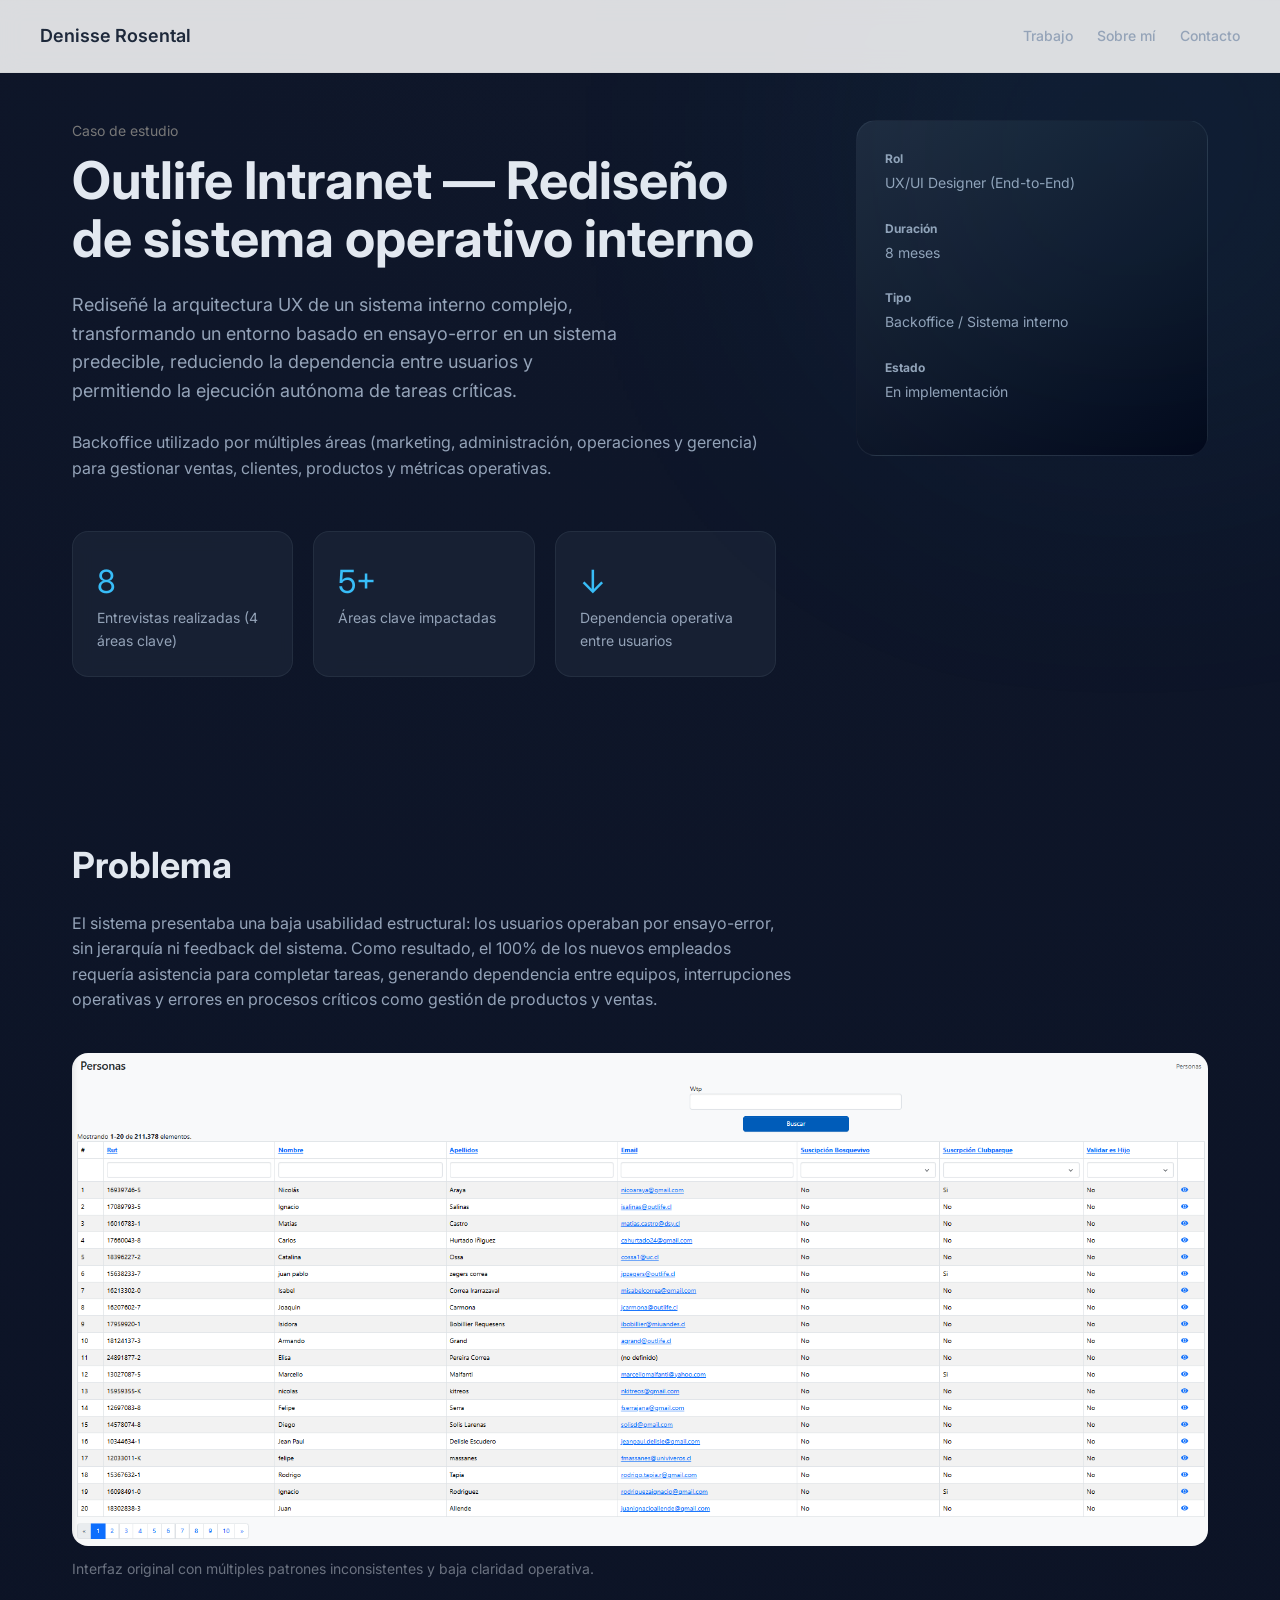
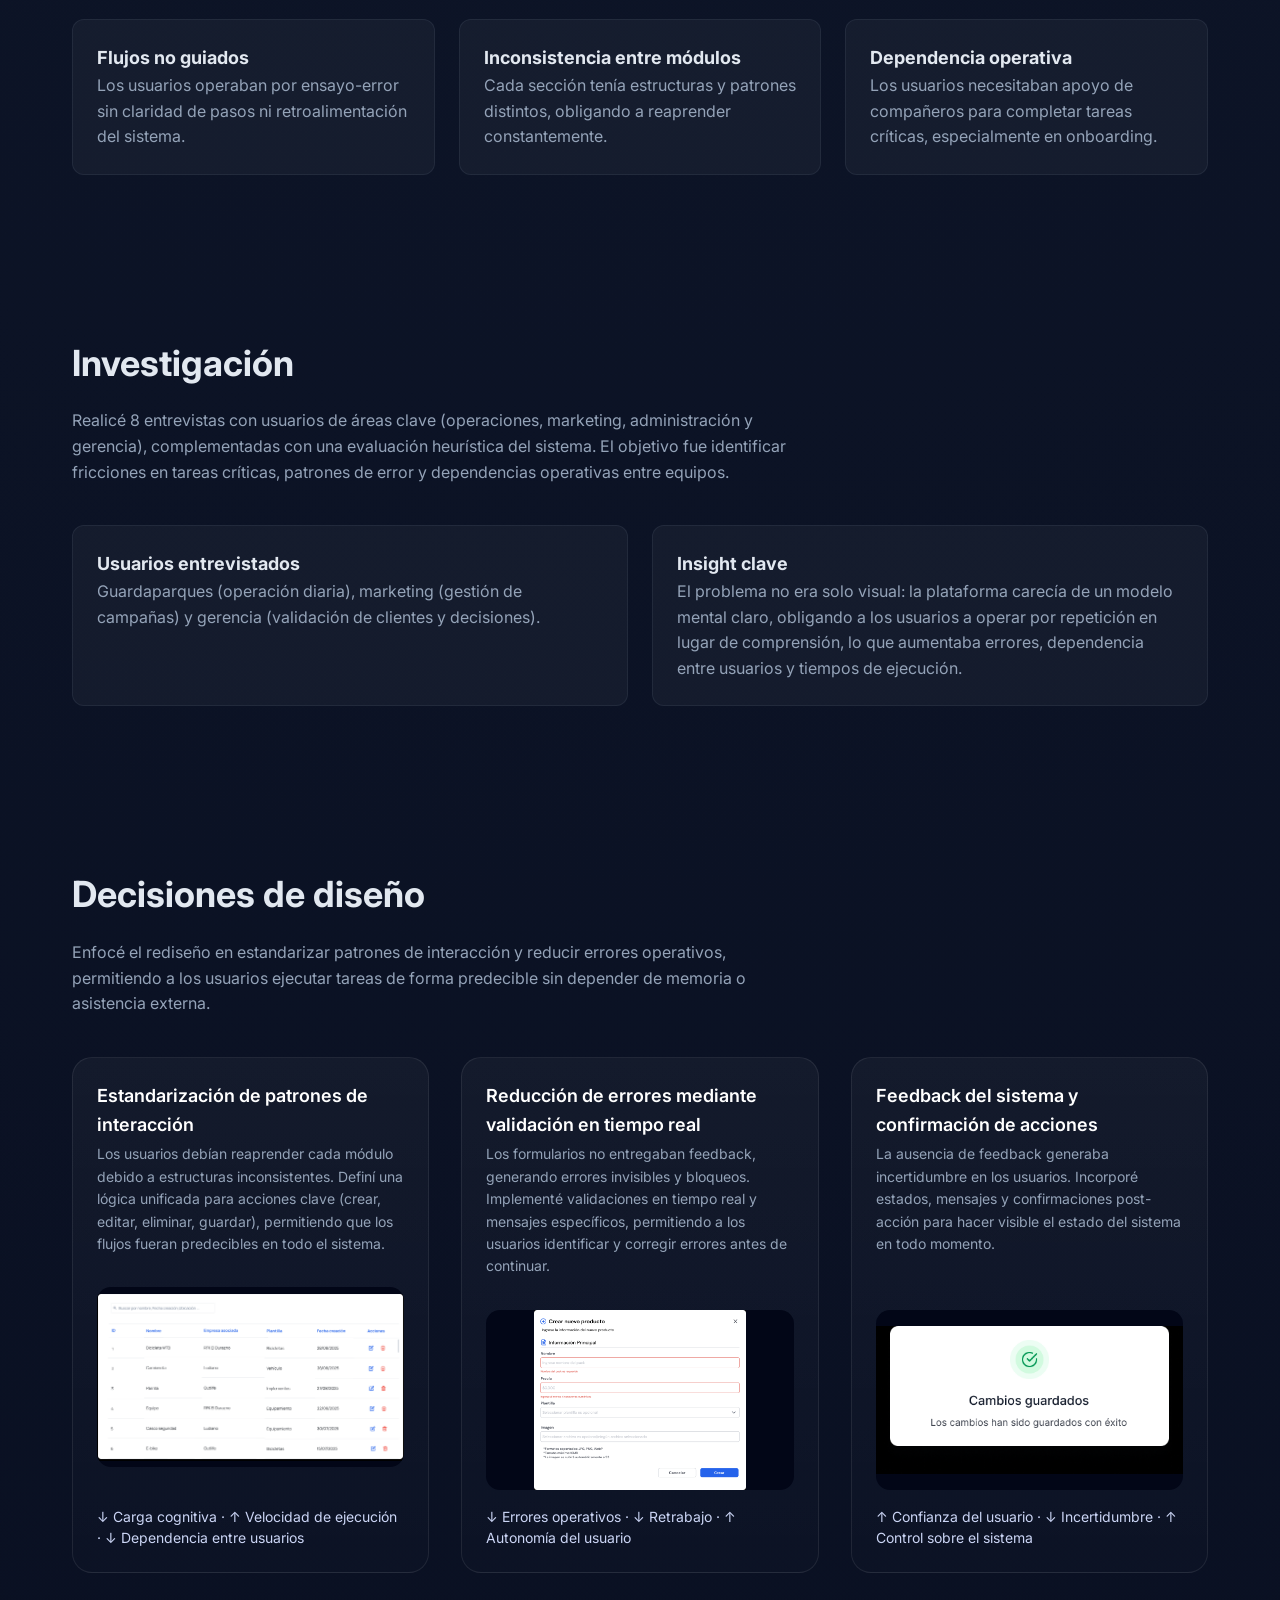
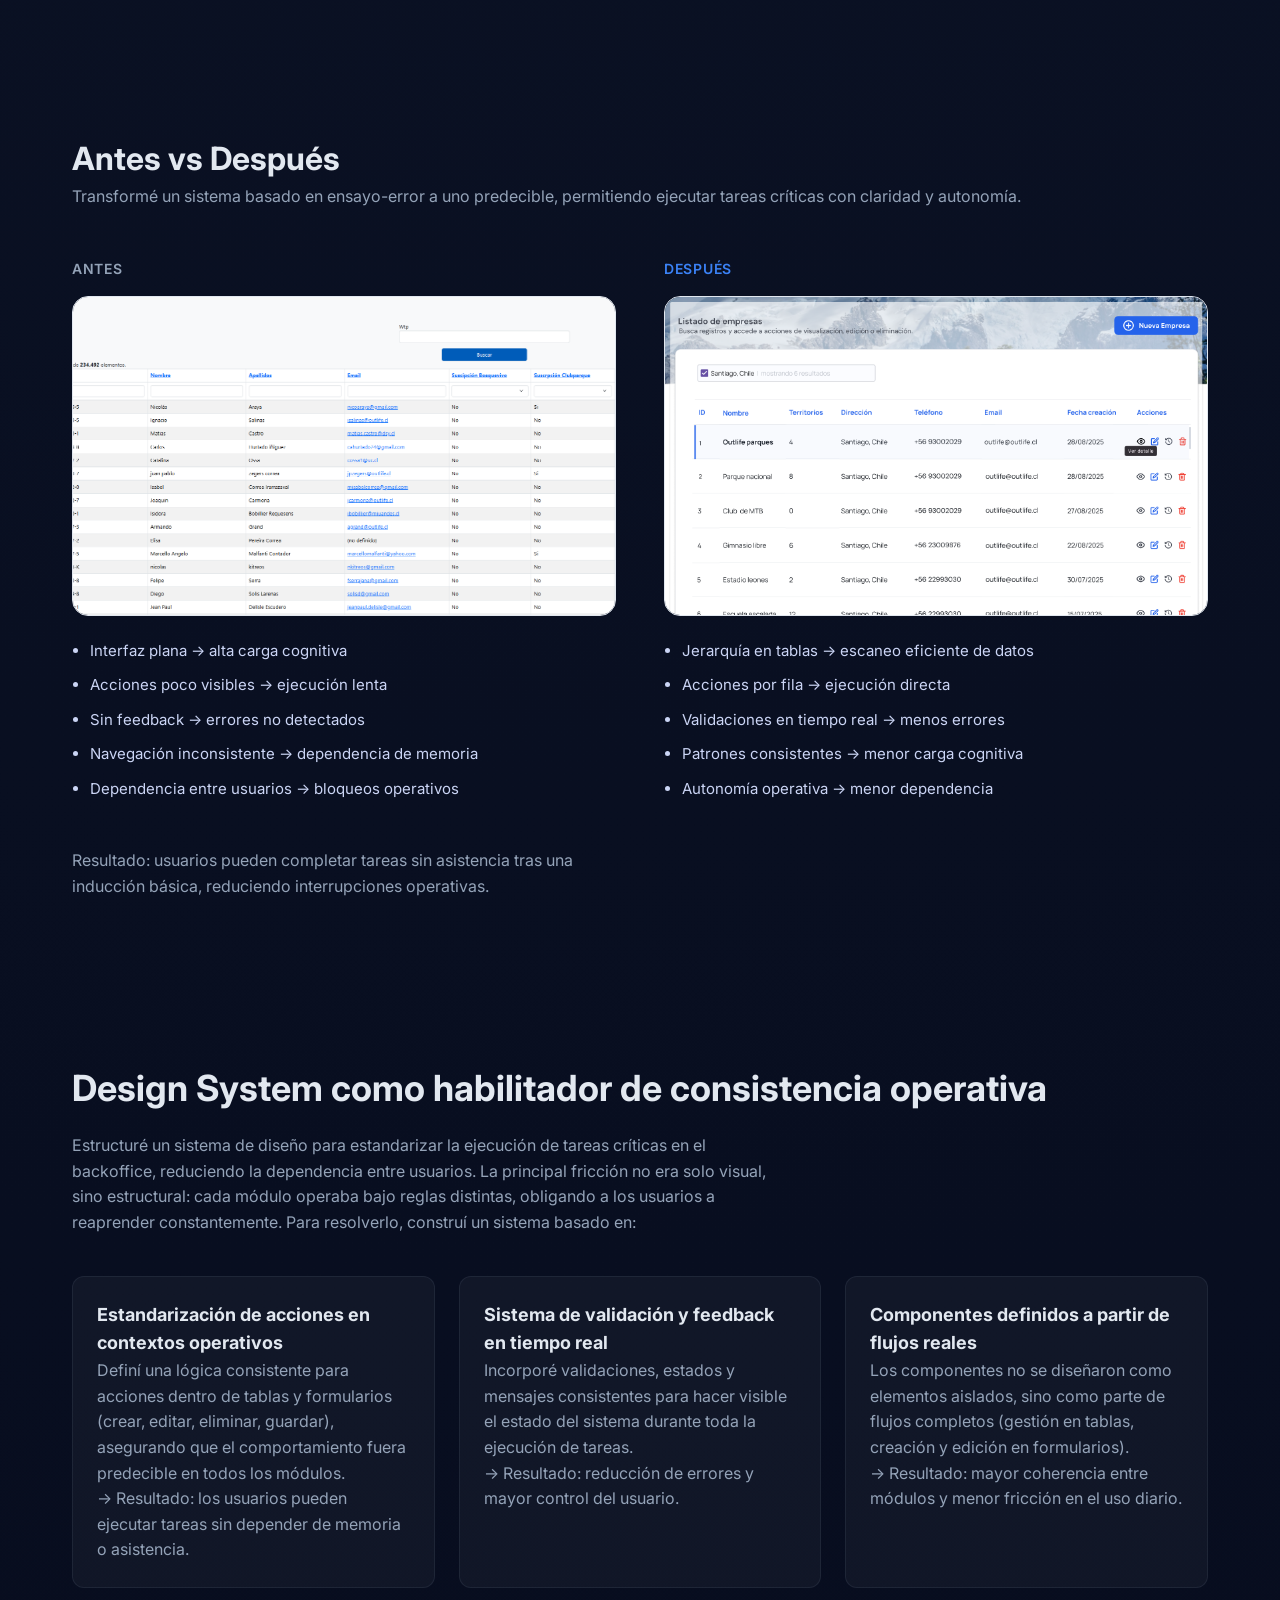
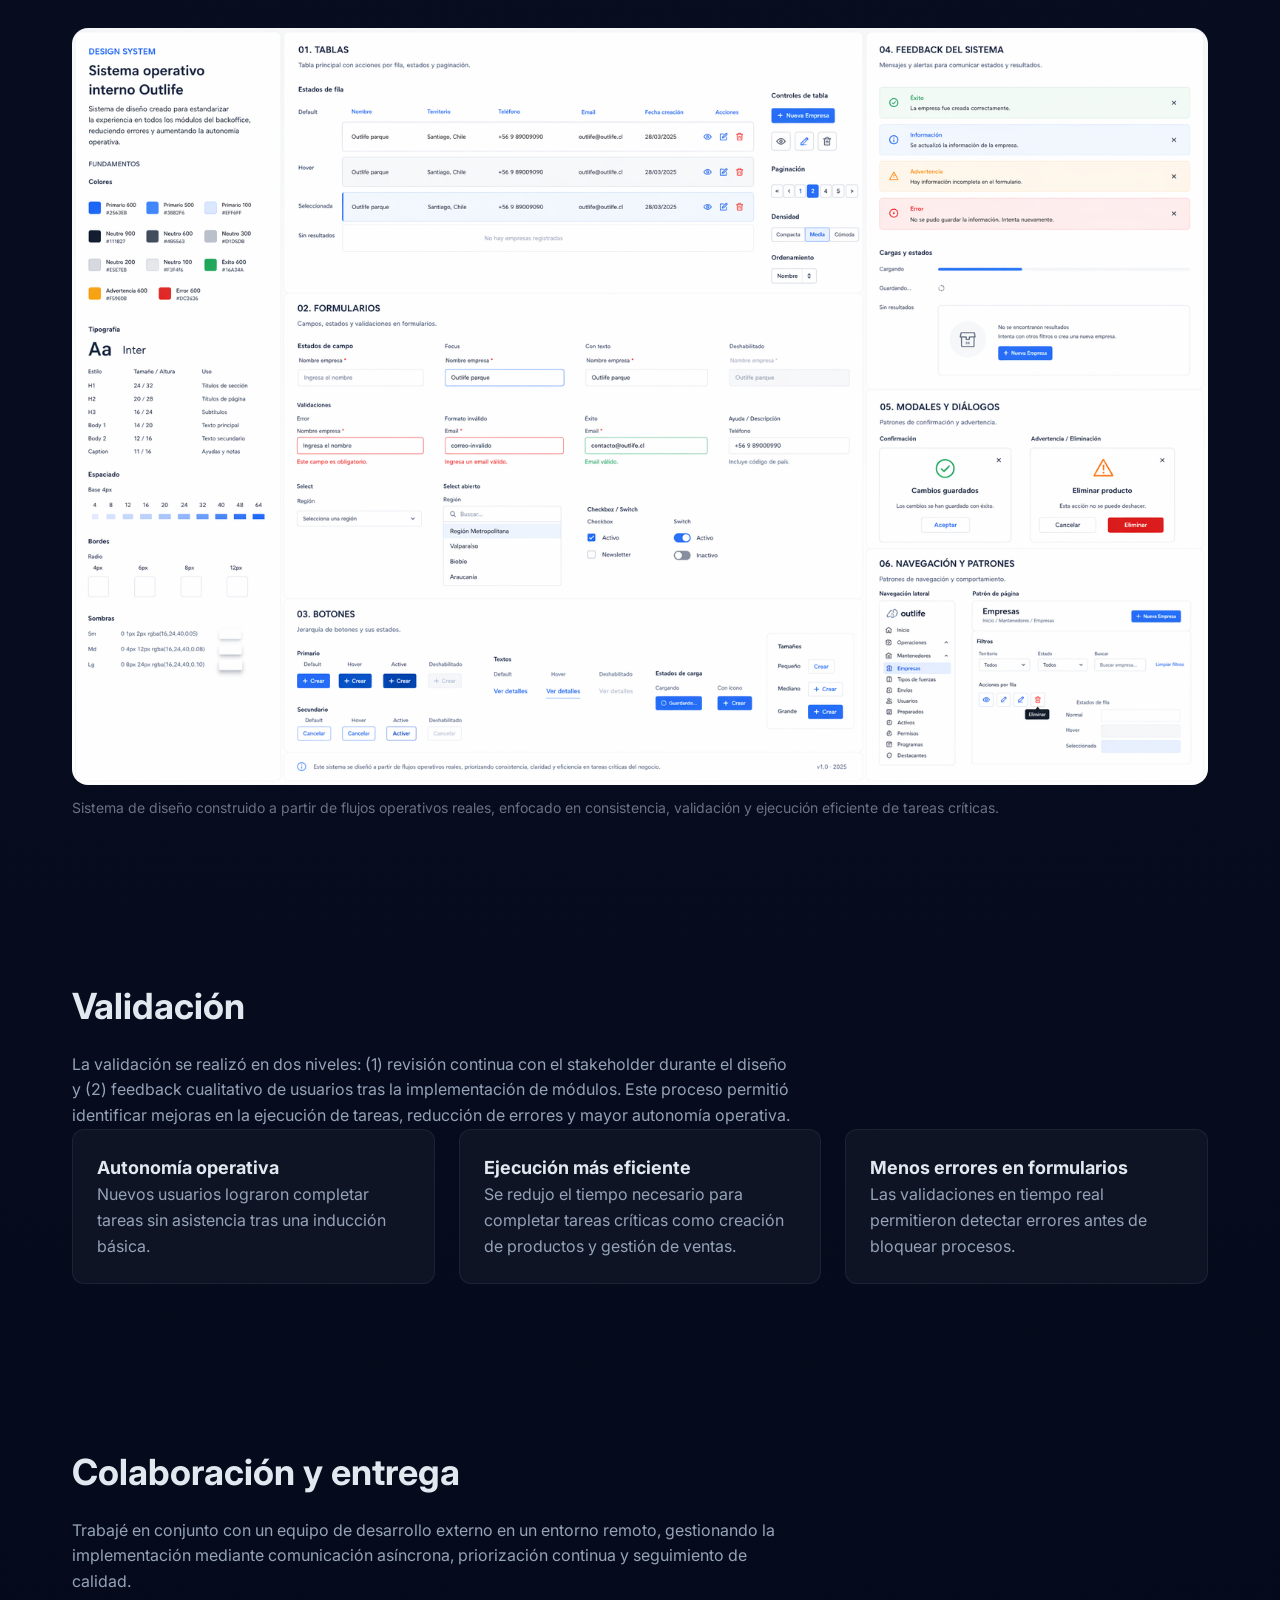
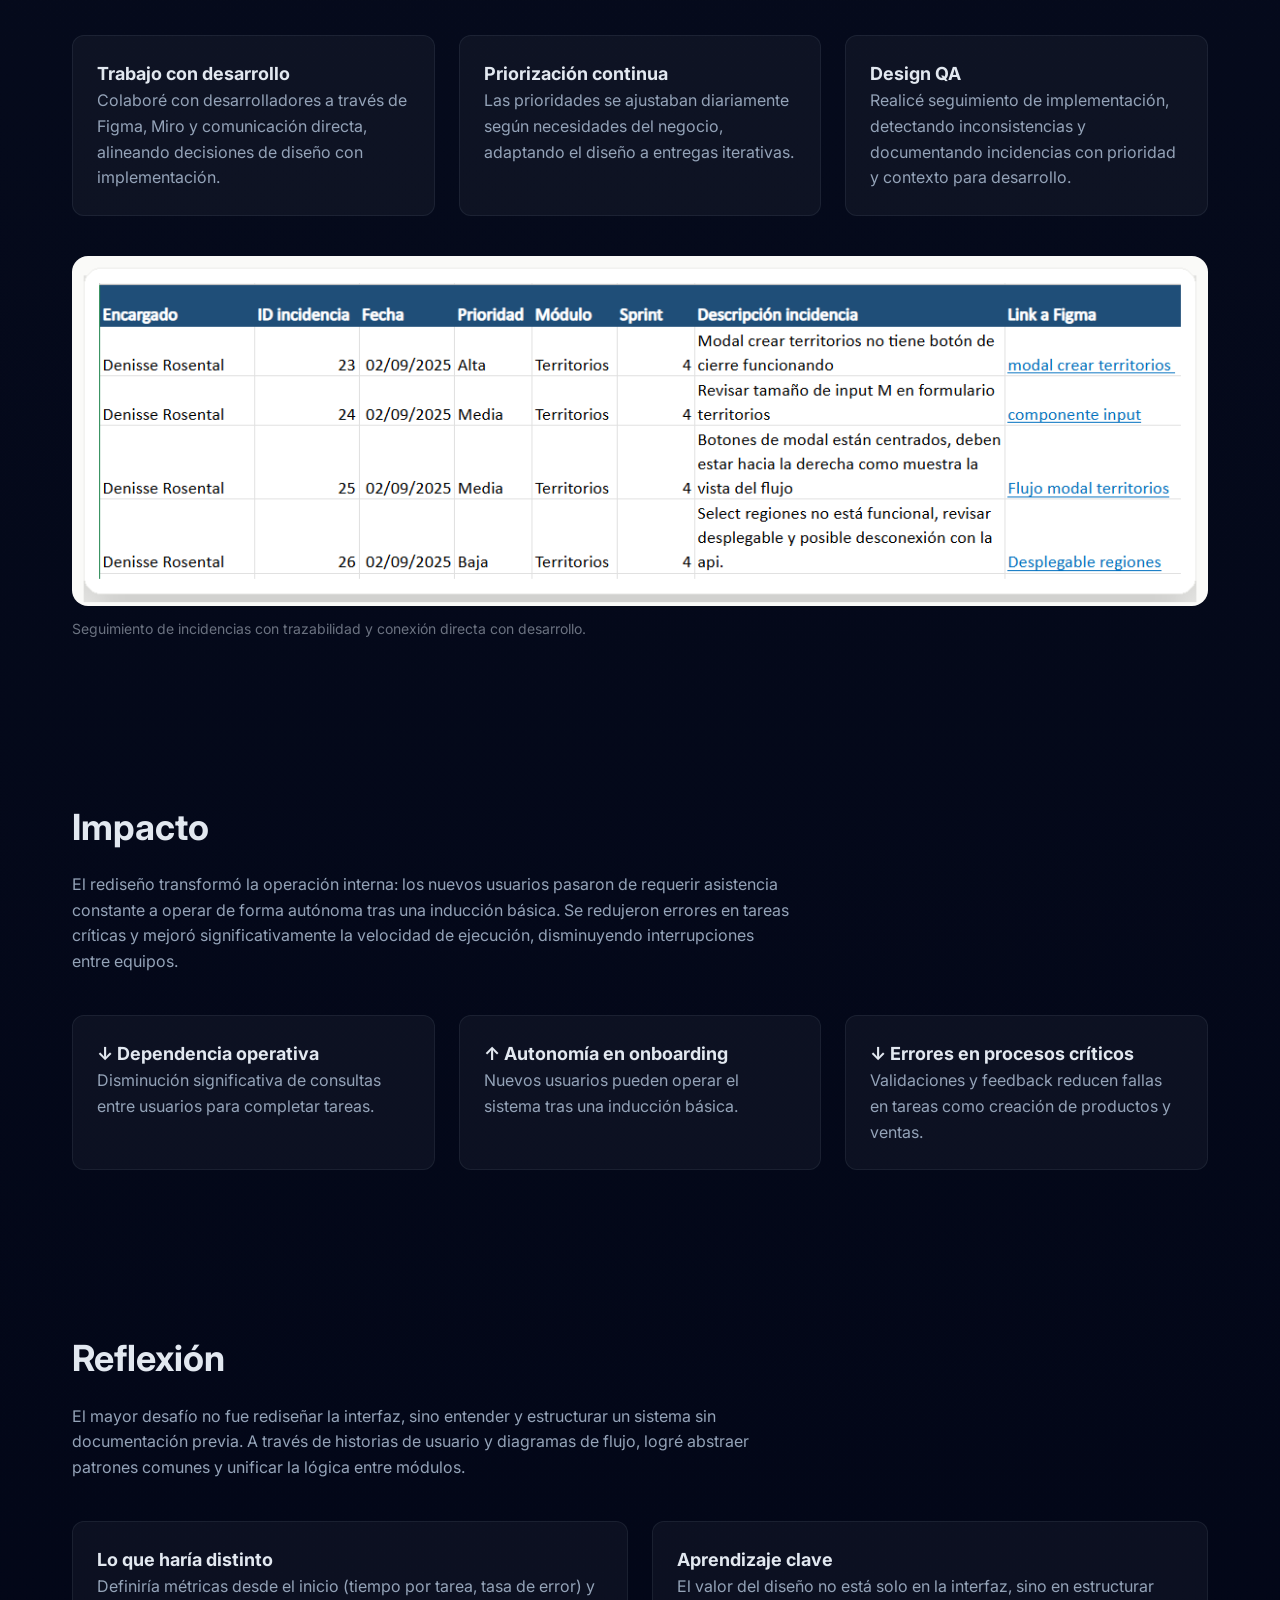
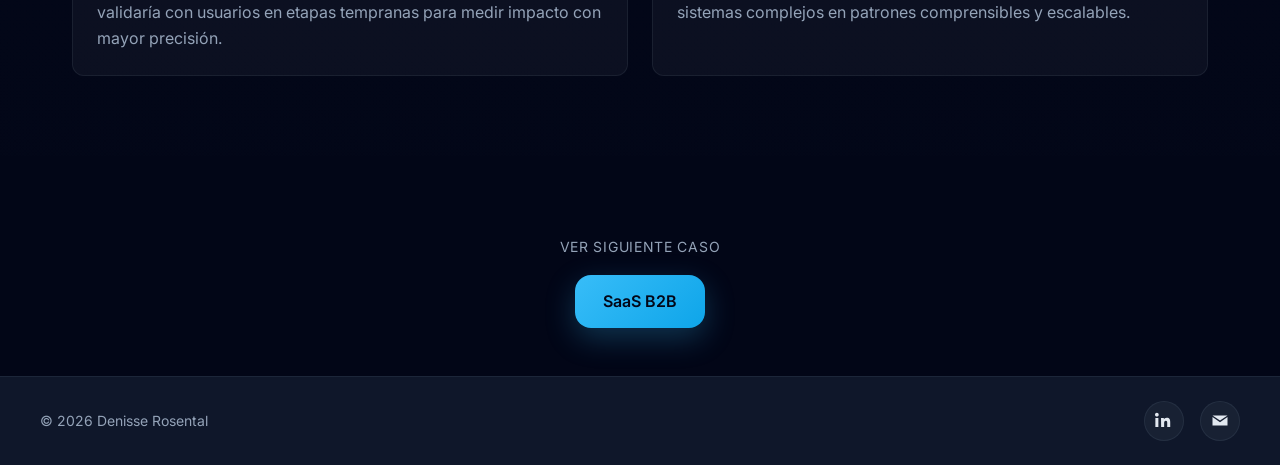
==== commit 2c38efad: "case1 update" ====
--- a/case-1.html
+++ b/case-1.html
@@ -330,34 +330,54 @@
         <div class="container">
 
             <div class="section-heading">
-                <h2>Design System</h2>
-                <p>
-                    Definí un sistema de diseño para estandarizar patrones entre módulos, reducir inconsistencias en
-                    desarrollo y facilitar la escalabilidad del sistema a nuevas funcionalidades y líneas de negocio.
+                <h2>Design System como habilitador de consistencia operativa</h2>
+                <p>
+                    Estructuré un sistema de diseño para estandarizar la ejecución de tareas críticas en el backoffice,
+                    reduciendo la dependencia entre usuarios.
+
+                    La principal fricción no era solo visual, sino estructural: cada módulo operaba bajo reglas
+                    distintas, obligando a los usuarios a reaprender constantemente.
+
+                    Para resolverlo, construí un sistema basado en:
                 </p>
             </div>
 
             <div class="grid-3" style="margin-top: 40px;">
                 <div class="card">
-                    <h3>Patrones unificados</h3>
-                    <p>Definí reglas consistentes para tablas, formularios y navegación entre módulos.</p>
-                </div>
-
-                <div class="card">
-                    <h3>Componentes reutilizables</h3>
-                    <p>Construí componentes que reducen la duplicación y facilitan la implementación en desarrollo.</p>
-                </div>
-
-                <div class="card">
-                    <h3>Escalabilidad del sistema</h3>
-                    <p>Permitió integrar nuevas funcionalidades y módulos sin romper la coherencia del sistema.</p>
+                    <h3>Estandarización de acciones en contextos operativos</h3>
+                    <p>Definí una lógica consistente para acciones dentro de tablas y formularios (crear, editar,
+                        eliminar, guardar), asegurando que el comportamiento fuera predecible en todos los módulos.
+                        <br>
+                    <p class="system-case1"> → Resultado: los usuarios pueden ejecutar tareas sin depender de memoria
+                        o asistencia.
+                    </p>
+                </div>
+
+                <div class="card">
+                    <h3>Sistema de validación y feedback en tiempo real</h3>
+                    <p>Incorporé validaciones, estados y mensajes consistentes para hacer visible el estado del sistema
+                        durante toda la ejecución de tareas.
+                        <br>
+                    <p class="system-case1"> → Resultado: reducción de errores y mayor control del usuario. </p>
+                    </p>
+                </div>
+
+                <div class="card">
+                    <h3>Componentes definidos a partir de flujos reales</h3>
+                    <p>Los componentes no se diseñaron como elementos aislados, sino como parte de flujos completos
+                        (gestión en tablas, creación y edición en formularios).
+                        <br>
+                    <p class="system-case1"> → Resultado: mayor coherencia entre módulos y menor fricción en el uso
+                        diario.</p>
+                    </p>
                 </div>
             </div>
 
             <div class="case-image">
-                <img src="images/systems-editorial.png" alt="Design System">
+                <img src="images/design-system.png" alt="Design System">
                 <p class="case-image-caption">
-                    Sistema de diseño con componentes reutilizables y reglas consistentes.
+                    Sistema de diseño construido a partir de flujos operativos reales, enfocado en consistencia,
+                    validación y ejecución eficiente de tareas críticas.
                 </p>
             </div>
 
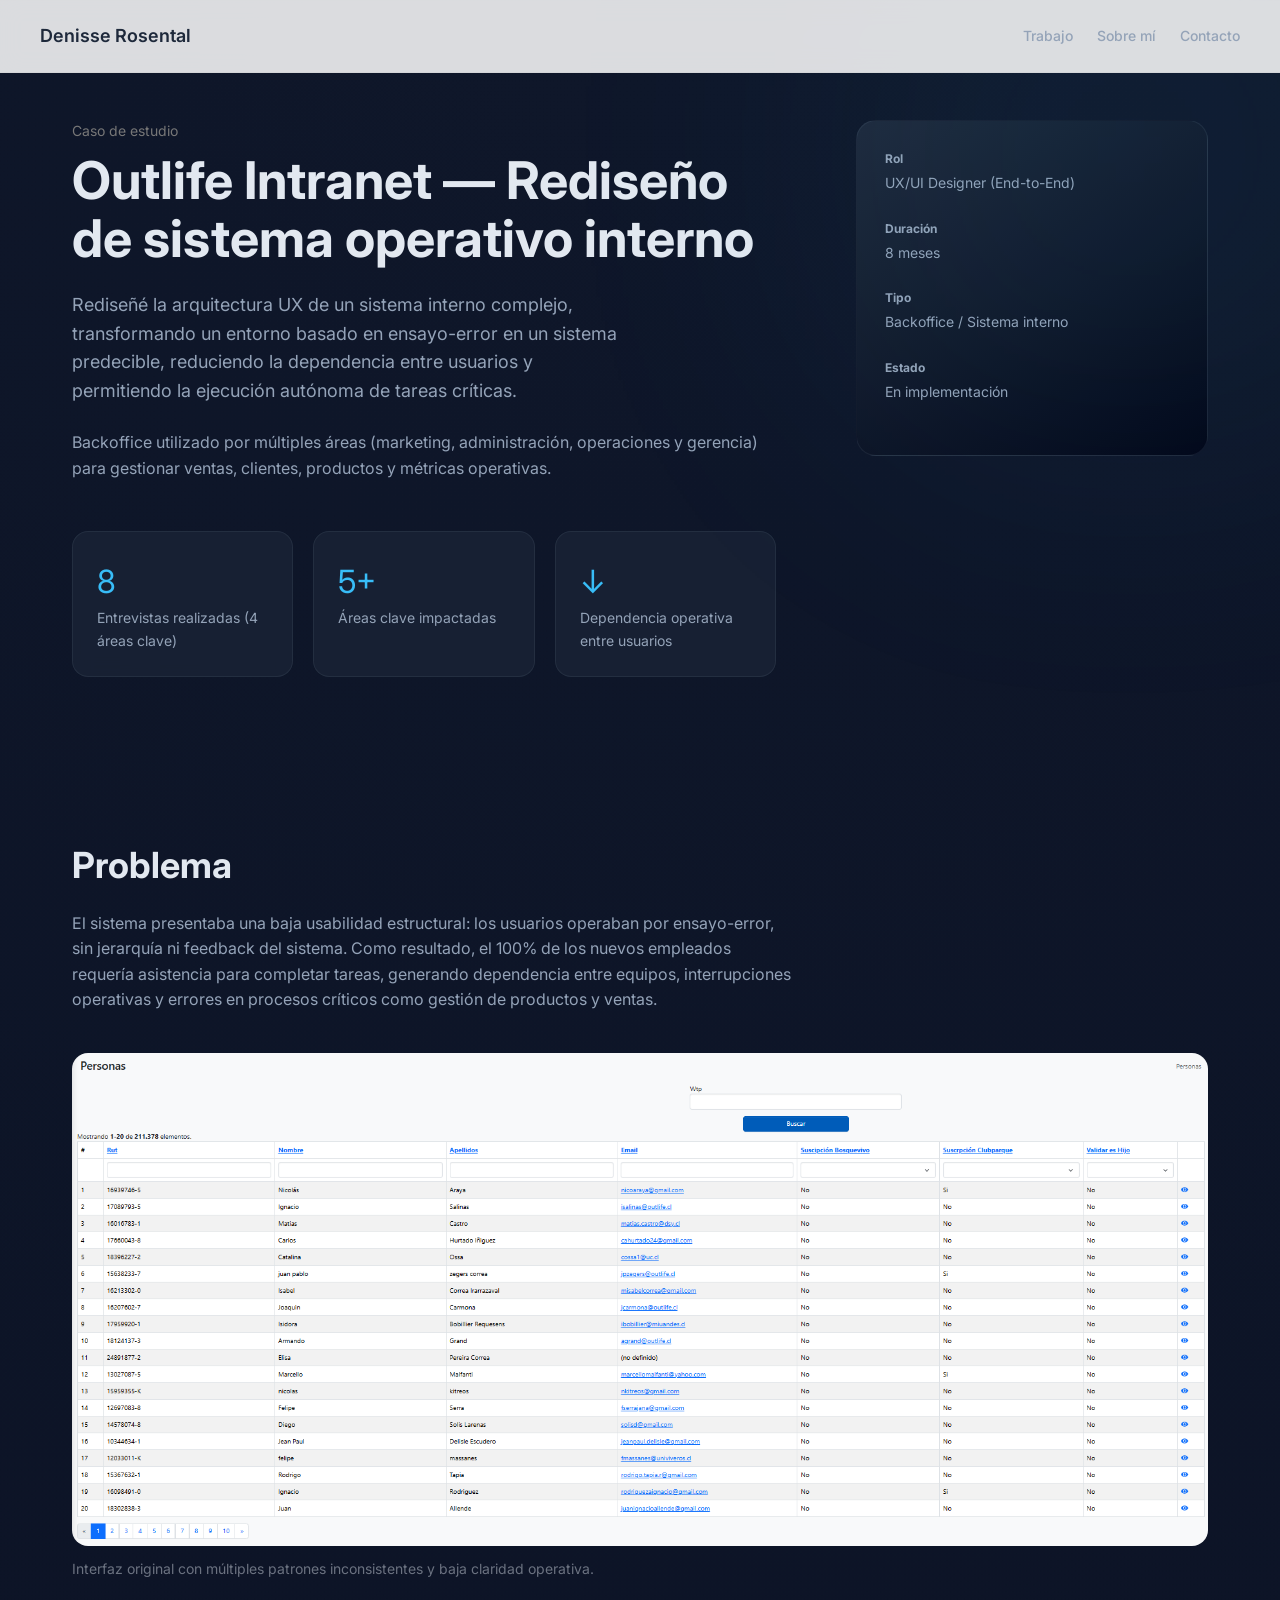
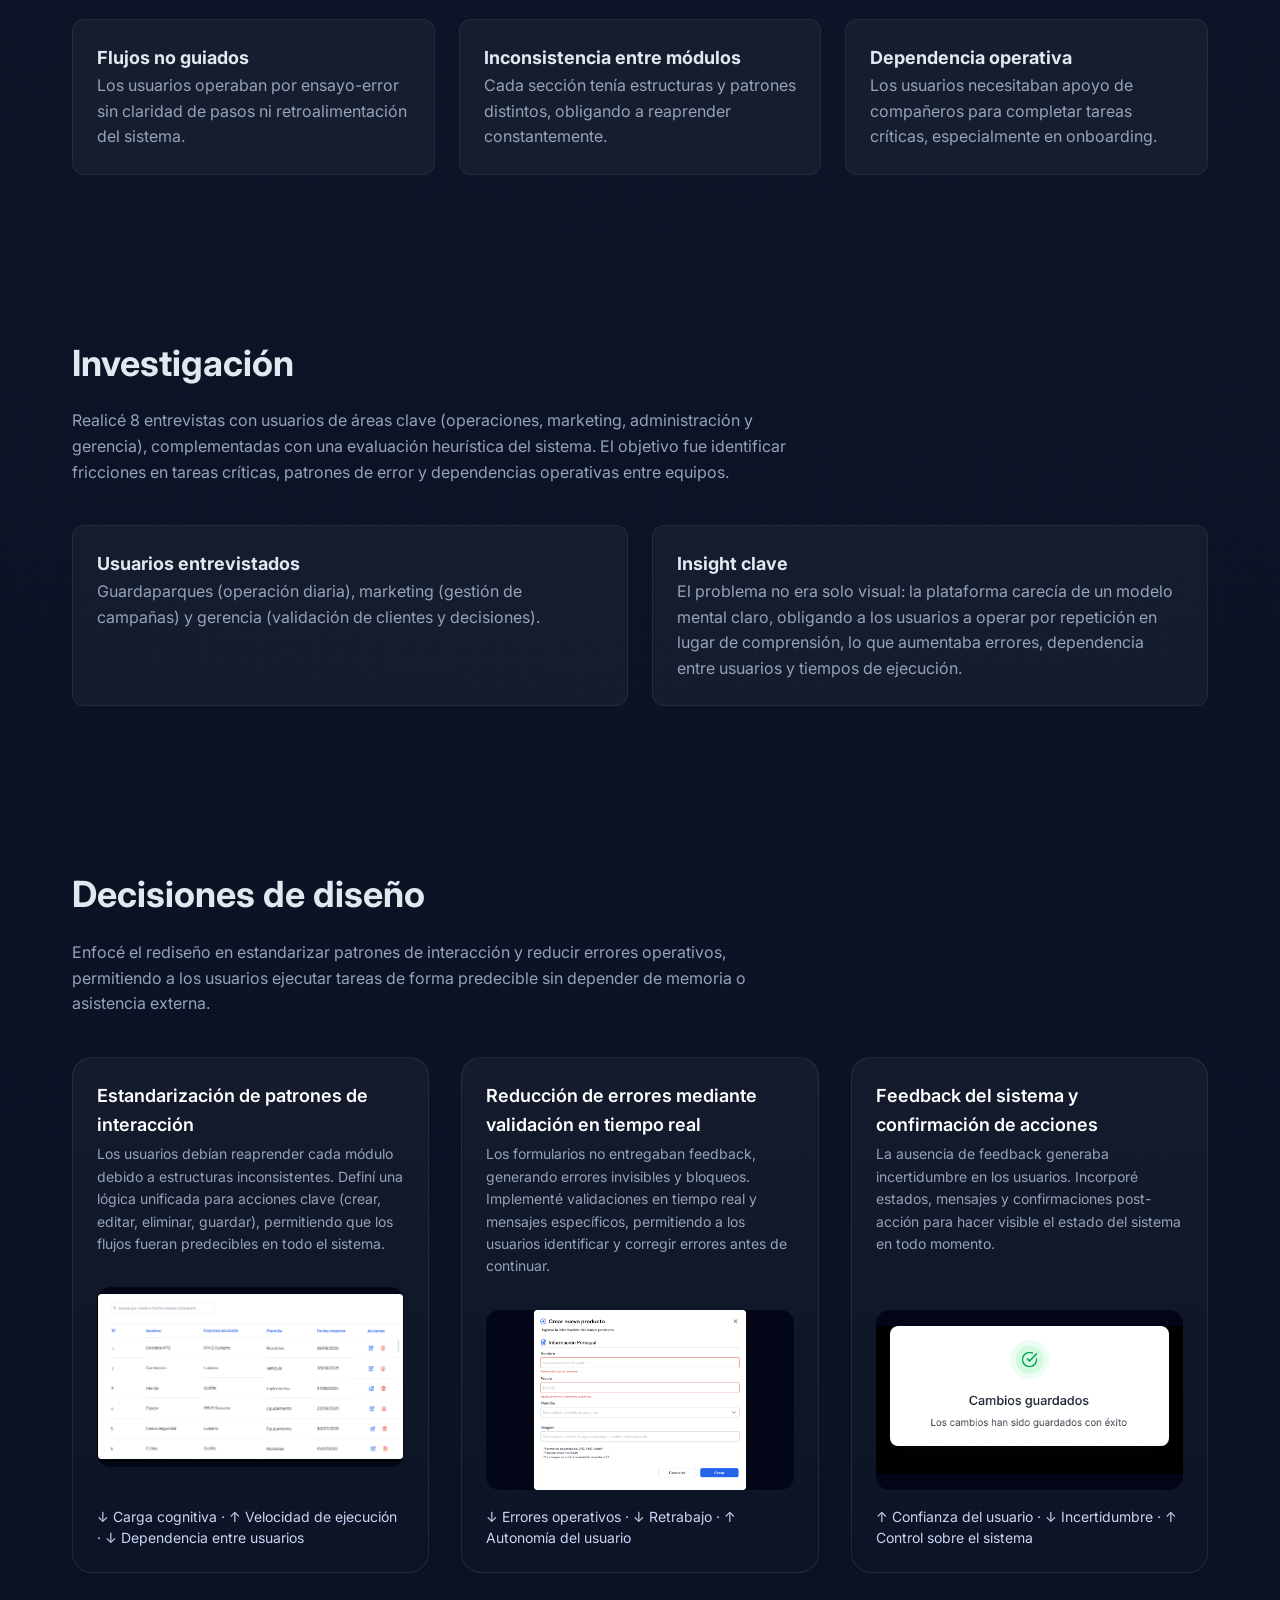
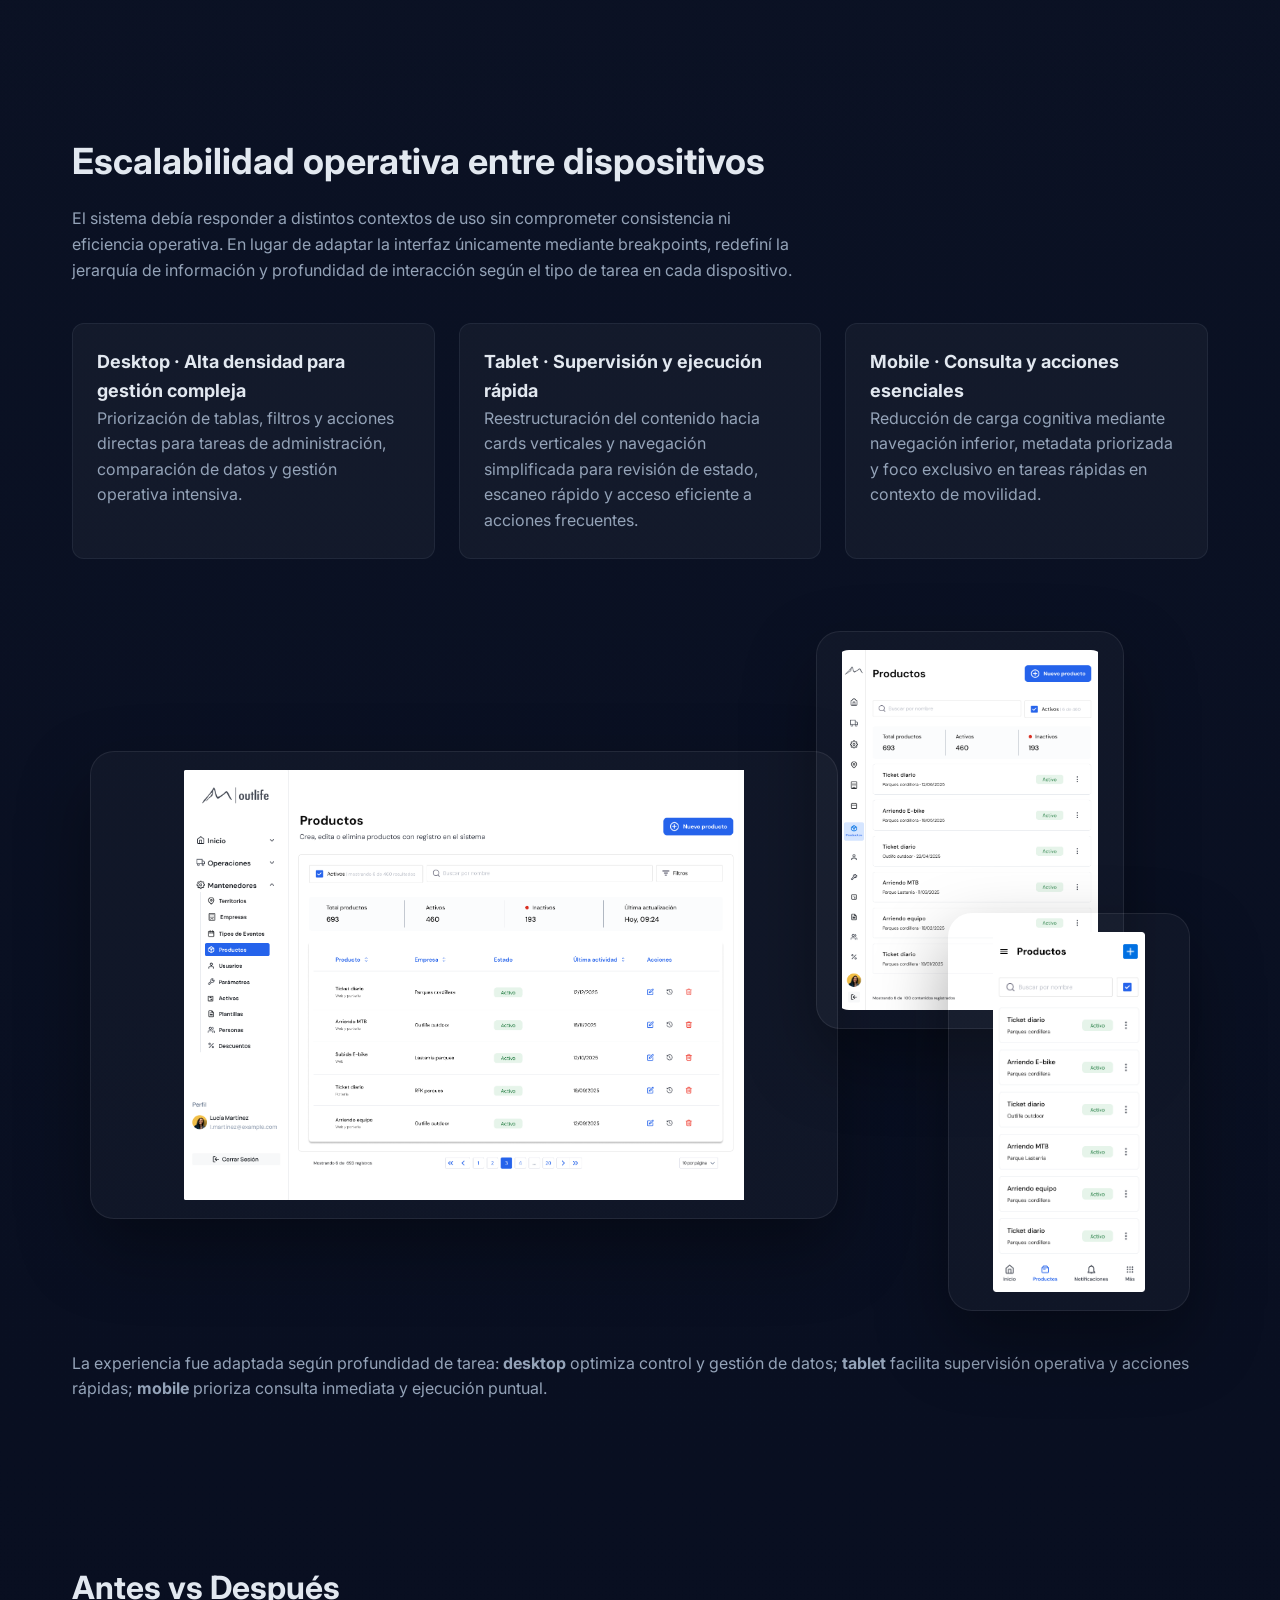
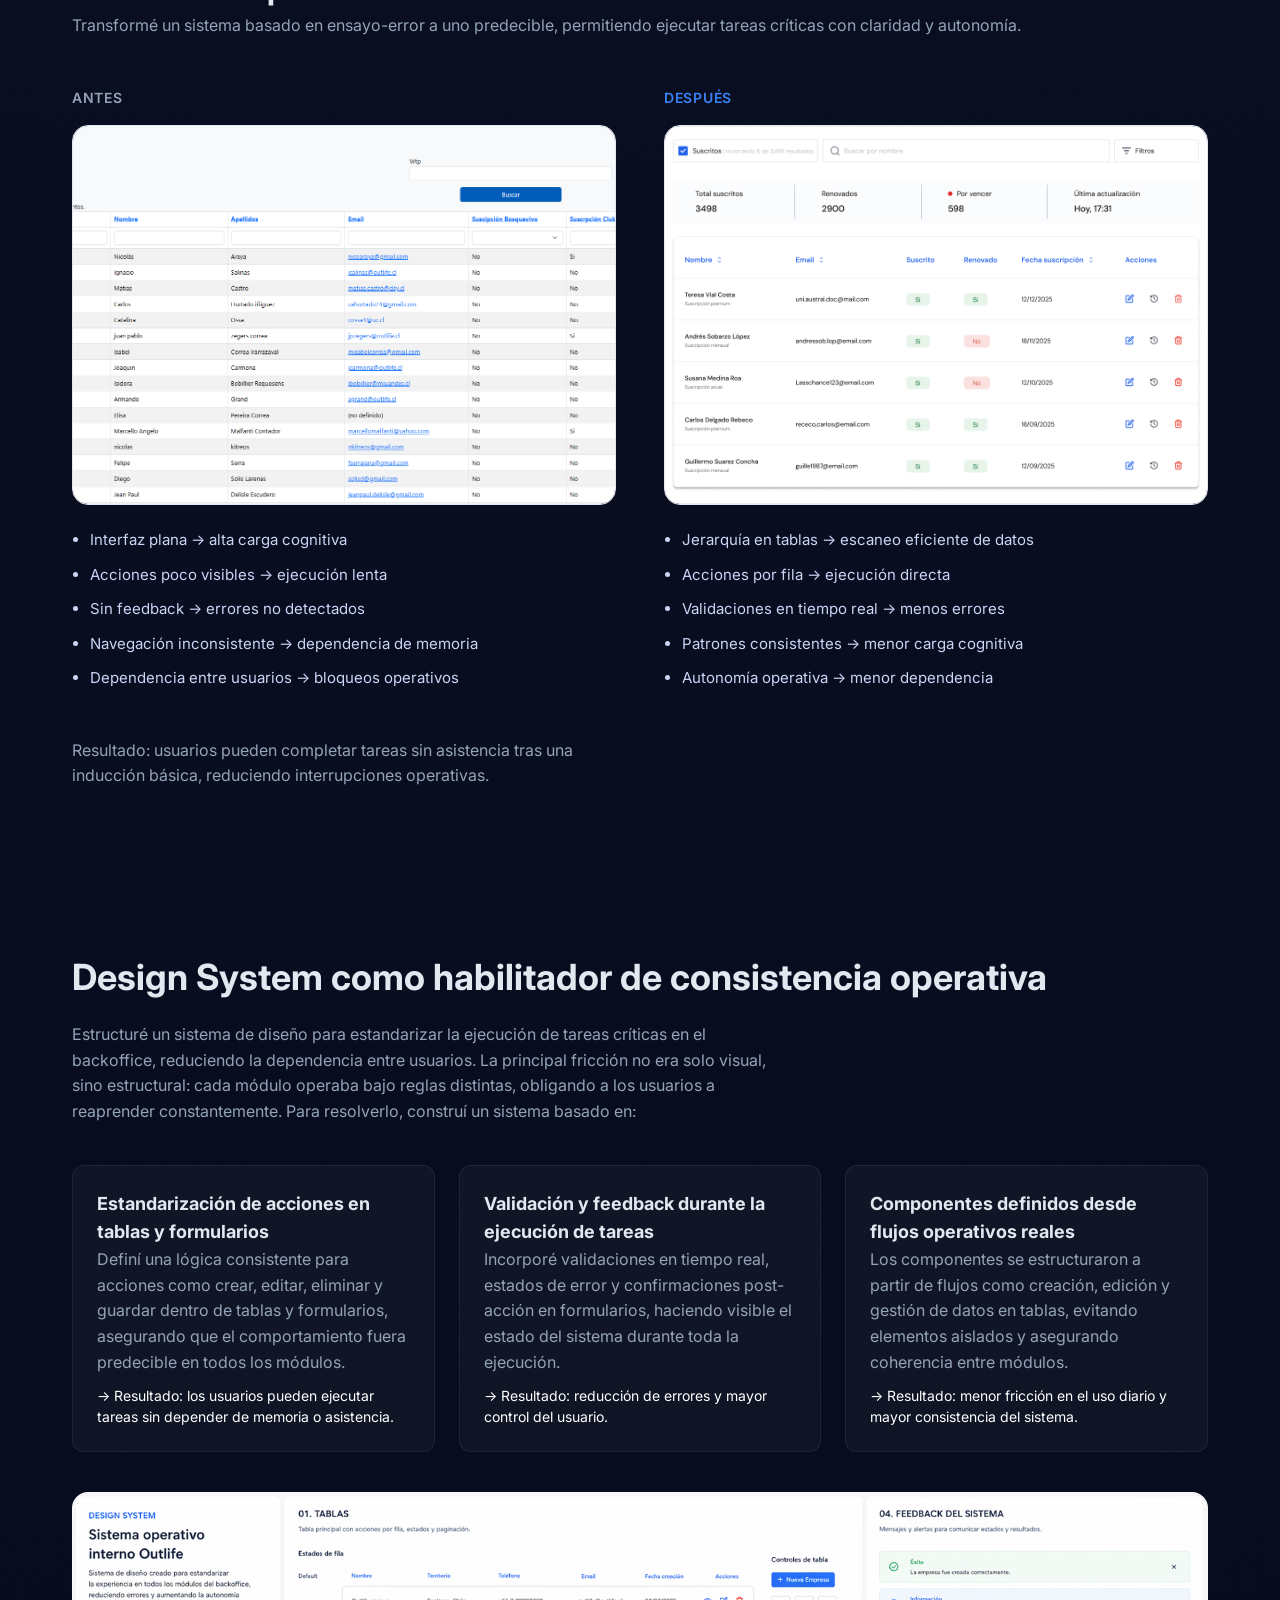
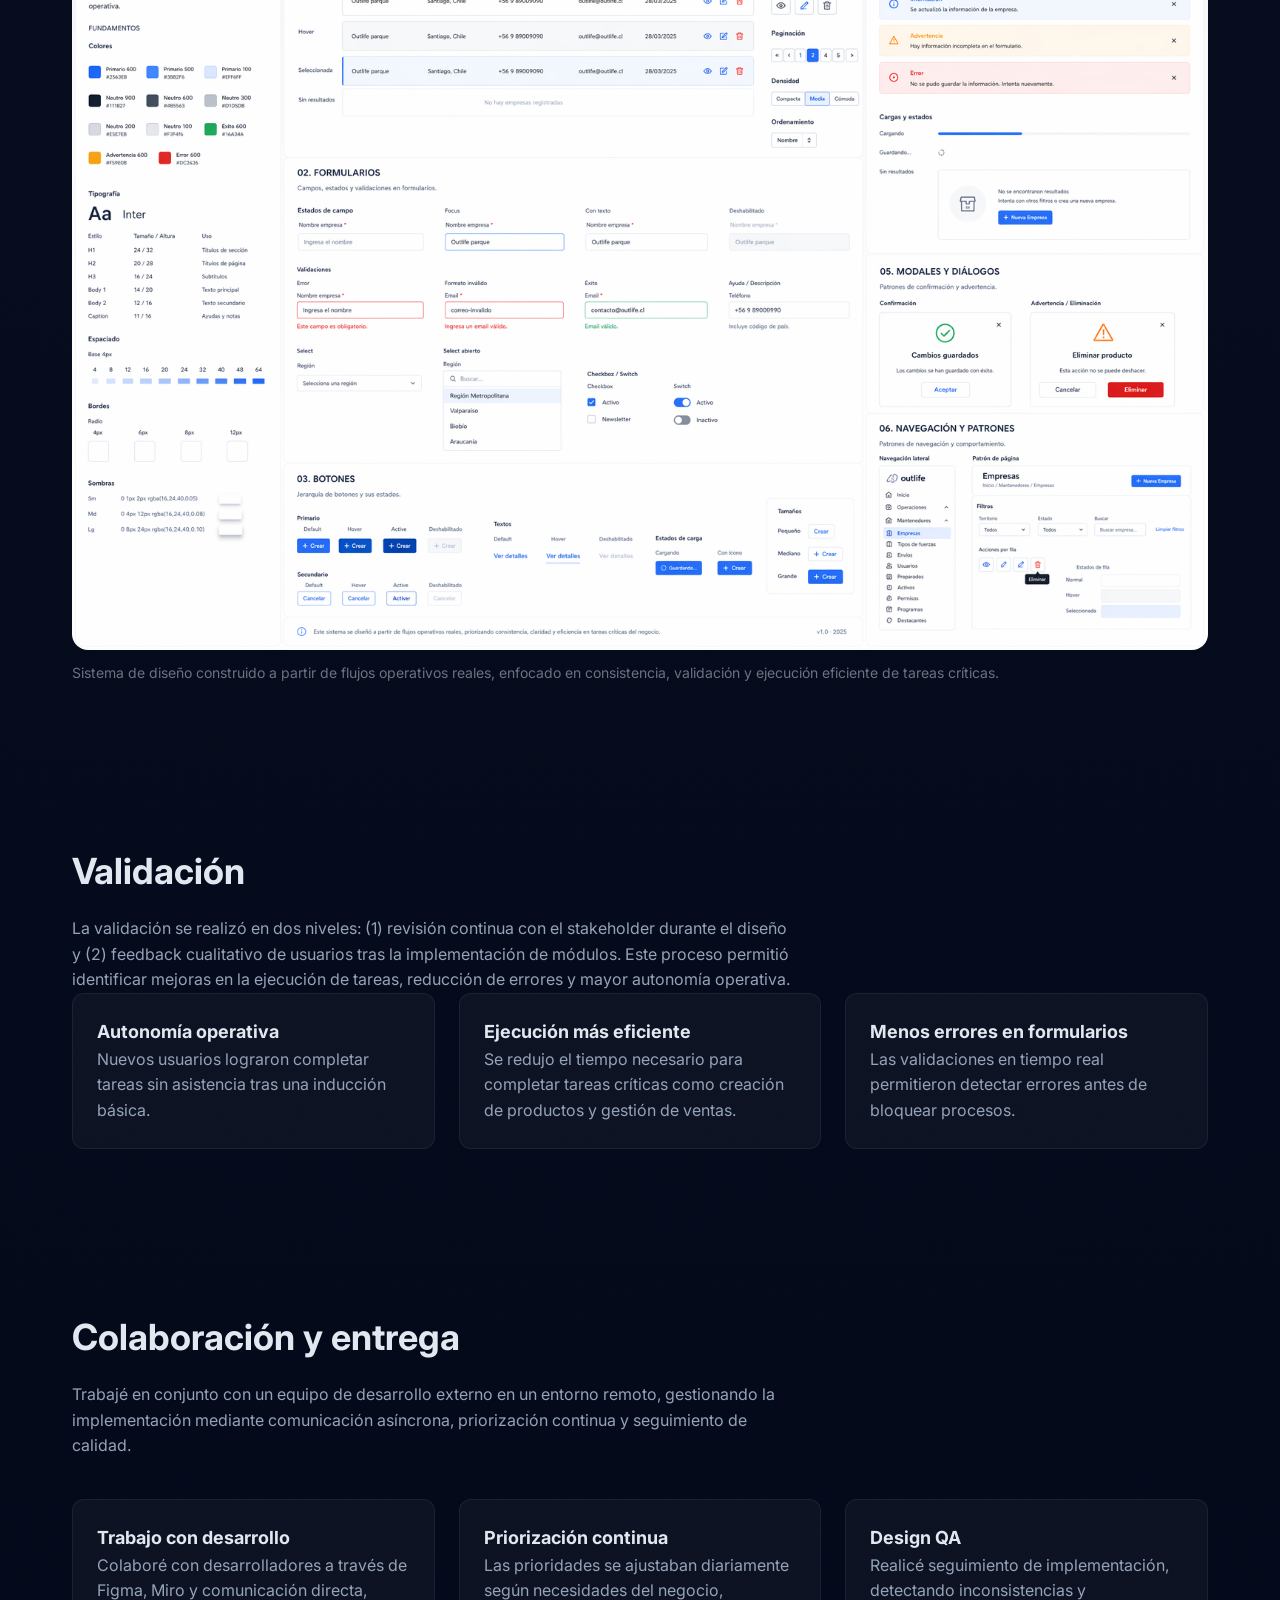
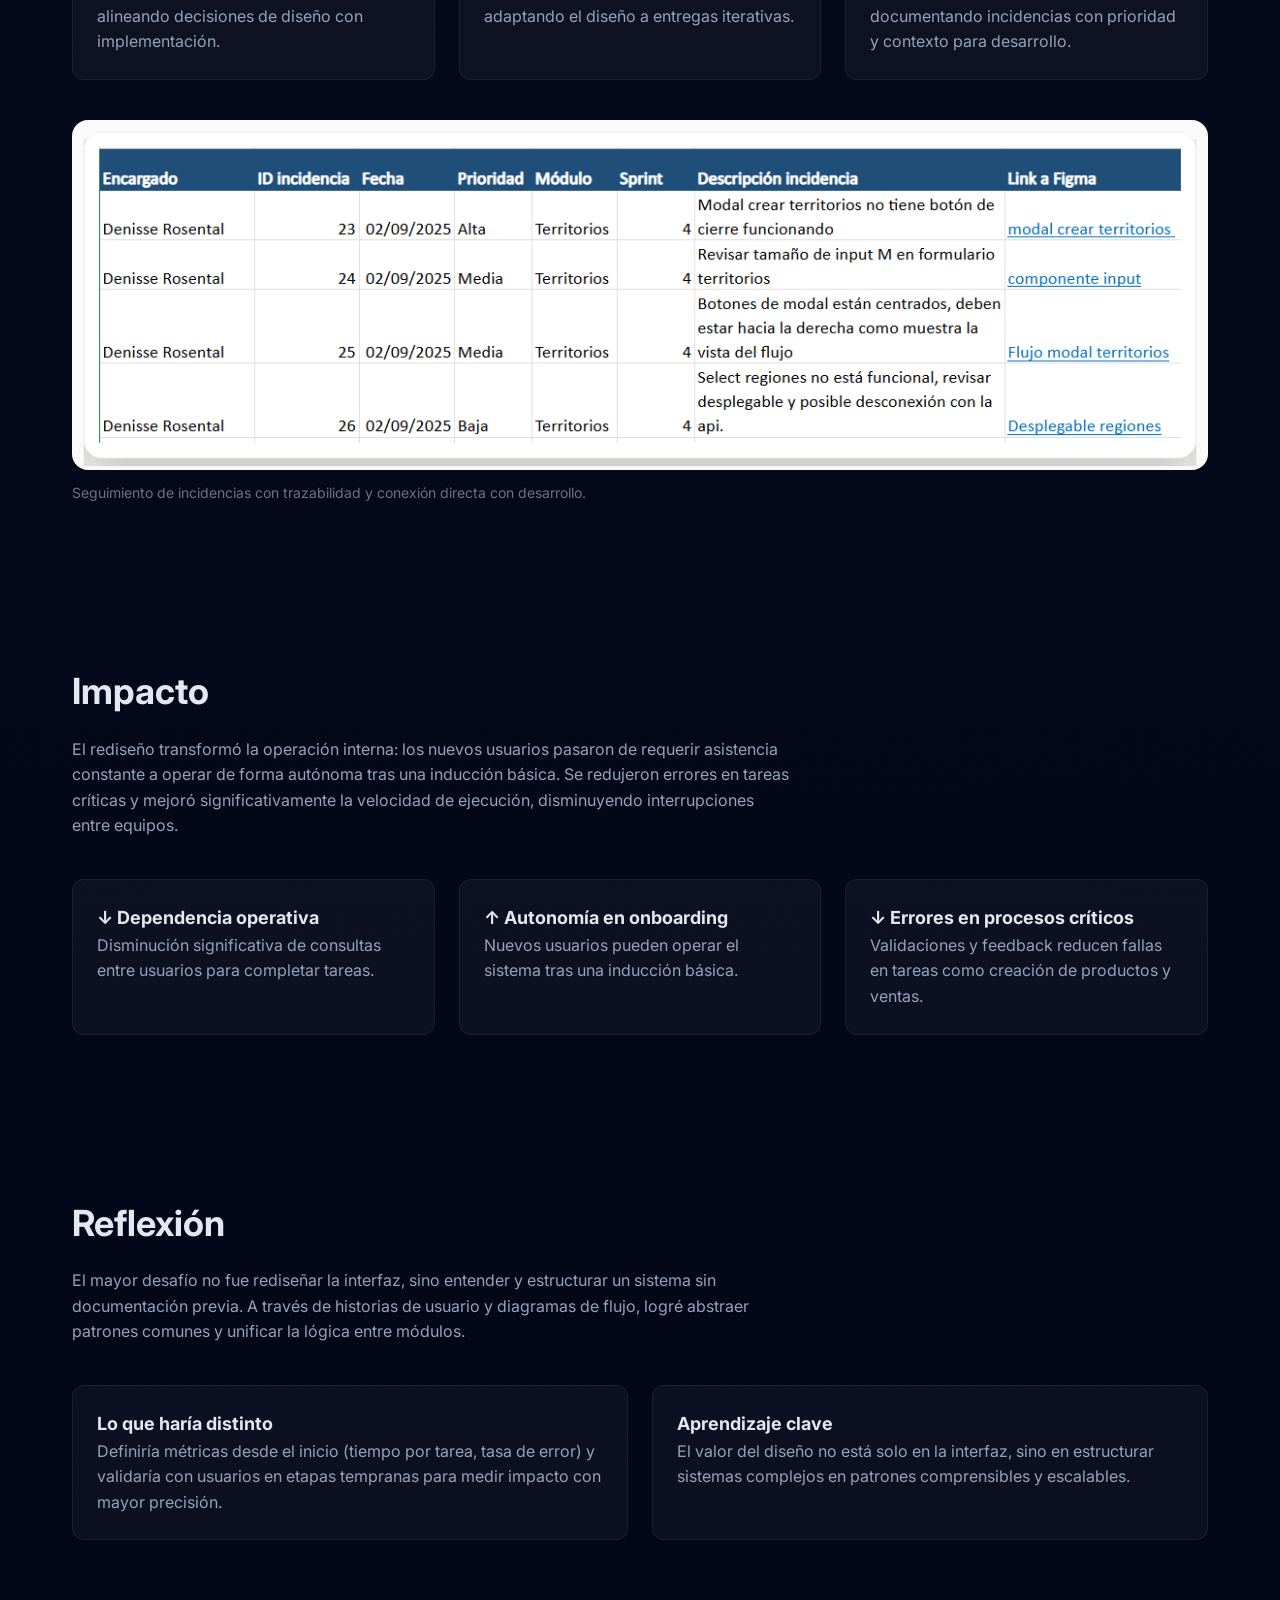
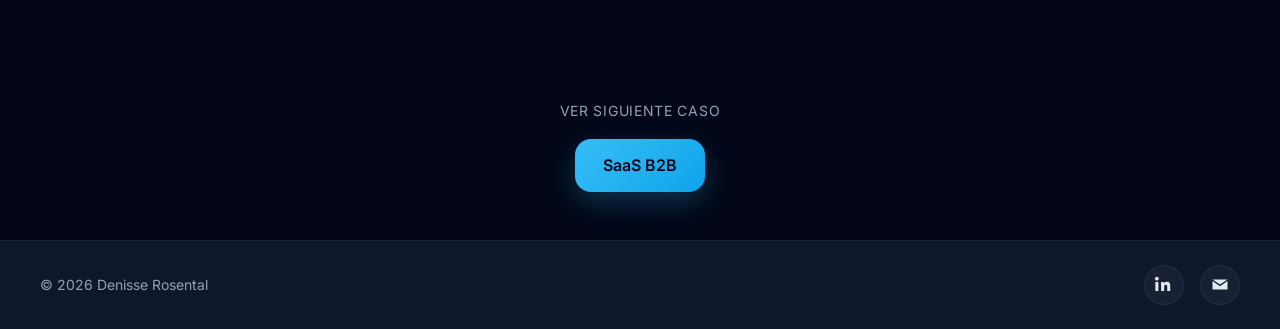
==== commit 173916b4: "update case1" ====
--- a/case-1.html
+++ b/case-1.html
@@ -268,6 +268,74 @@
         </div>
     </section>
 
+    <!-- CROSS PLATFORM -->
+    <section class="case-section cross-platform-section">
+        <div class="container">
+
+            <div class="section-heading">
+                <h2>Escalabilidad operativa entre dispositivos</h2>
+                <p>
+                    El sistema debía responder a distintos contextos de uso sin comprometer consistencia ni eficiencia
+                    operativa. En lugar de adaptar la interfaz únicamente mediante breakpoints, redefiní la jerarquía de
+                    información y profundidad de interacción según el tipo de tarea en cada dispositivo.
+                </p>
+            </div>
+
+            <div class="cross-platform-principles">
+                <div class="card">
+                    <h3>Desktop · Alta densidad para gestión compleja</h3>
+                    <p>
+                        Priorización de tablas, filtros y acciones directas para tareas de administración, comparación
+                        de
+                        datos y gestión operativa intensiva.
+                    </p>
+                </div>
+
+                <div class="card">
+                    <h3>Tablet · Supervisión y ejecución rápida</h3>
+                    <p>
+                        Reestructuración del contenido hacia cards verticales y navegación simplificada para revisión de
+                        estado, escaneo rápido y acceso eficiente a acciones frecuentes.
+                    </p>
+                </div>
+
+                <div class="card">
+                    <h3>Mobile · Consulta y acciones esenciales</h3>
+                    <p>
+                        Reducción de carga cognitiva mediante navegación inferior, metadata priorizada y foco exclusivo
+                        en
+                        tareas rápidas en contexto de movilidad.
+                    </p>
+                </div>
+            </div>
+
+            <div class="cross-platform-stack">
+
+                <div class="desktop-device">
+                    <img src="images/desktop.png" alt="Versión desktop del sistema">
+                </div>
+
+                <div class="tablet-device">
+                    <img src="images/tablet.png" alt="Versión tablet del sistema">
+                </div>
+
+                <div class="mobile-device">
+                    <img src="images/Mobile.png" alt="Versión mobile del sistema">
+                </div>
+
+            </div>
+
+            <p class="cross-platform-caption">
+                La experiencia fue adaptada según profundidad de tarea: <strong>desktop</strong> optimiza control y
+                gestión
+                de datos; <strong>tablet</strong> facilita supervisión operativa y acciones rápidas;
+                <strong>mobile</strong>
+                prioriza consulta inmediata y ejecución puntual.
+            </p>
+
+        </div>
+    </section>
+
     <section class="before-after">
         <div class="container">
 
@@ -304,7 +372,7 @@
                     <h3 class="label after">Después</h3>
 
                     <div class="image-container">
-                        <img src="images/despues-empresas.png" alt="Vista después del rediseño">
+                        <img src="images/despues-tabla.png" alt="Vista después del rediseño">
                     </div>
 
                     <ul class="comparison-list">
@@ -344,9 +412,11 @@
 
             <div class="grid-3" style="margin-top: 40px;">
                 <div class="card">
-                    <h3>Estandarización de acciones en contextos operativos</h3>
-                    <p>Definí una lógica consistente para acciones dentro de tablas y formularios (crear, editar,
-                        eliminar, guardar), asegurando que el comportamiento fuera predecible en todos los módulos.
+                    <h3>Estandarización de acciones en tablas y formularios</h3>
+                    <p>Definí una lógica consistente para acciones como crear, editar, eliminar y guardar dentro de
+                        tablas y formularios, asegurando que el comportamiento fuera predecible en todos los módulos.
+
+
                         <br>
                     <p class="system-case1"> → Resultado: los usuarios pueden ejecutar tareas sin depender de memoria
                         o asistencia.
@@ -354,21 +424,21 @@
                 </div>
 
                 <div class="card">
-                    <h3>Sistema de validación y feedback en tiempo real</h3>
-                    <p>Incorporé validaciones, estados y mensajes consistentes para hacer visible el estado del sistema
-                        durante toda la ejecución de tareas.
+                    <h3>Validación y feedback durante la ejecución de tareas</h3>
+                    <p>Incorporé validaciones en tiempo real, estados de error y confirmaciones post-acción en
+                        formularios, haciendo visible el estado del sistema durante toda la ejecución.
                         <br>
                     <p class="system-case1"> → Resultado: reducción de errores y mayor control del usuario. </p>
                     </p>
                 </div>
 
                 <div class="card">
-                    <h3>Componentes definidos a partir de flujos reales</h3>
-                    <p>Los componentes no se diseñaron como elementos aislados, sino como parte de flujos completos
-                        (gestión en tablas, creación y edición en formularios).
+                    <h3>Componentes definidos desde flujos operativos reales</h3>
+                    <p>Los componentes se estructuraron a partir de flujos como creación, edición y gestión de datos en
+                        tablas, evitando elementos aislados y asegurando coherencia entre módulos.
                         <br>
-                    <p class="system-case1"> → Resultado: mayor coherencia entre módulos y menor fricción en el uso
-                        diario.</p>
+                    <p class="system-case1"> → Resultado: menor fricción en el uso diario y mayor consistencia del
+                        sistema.</p>
                     </p>
                 </div>
             </div>
--- a/case-study-1.css
+++ b/case-study-1.css
@@ -587,7 +587,7 @@
 /* 🔑 SOLUCIÓN ALTURA IGUAL */
 .image-container {
     width: 100%;
-    height: 320px;
+    height: 380px;
     border-radius: 16px;
     overflow: hidden;
     border: 1px solid #e2e8f0;
@@ -725,4 +725,143 @@
     .decisions-section .decision-media {
         height: 200px;
     }
+}
+
+.system-case1 {
+    color: white;
+    font-size: 14px;
+    margin-top: 10px;
+    line-height: 1.5;
+}
+
+/* CROSS PLATFORM */
+
+/* =========================
+   CROSS PLATFORM SECTION
+========================= */
+
+.cross-platform-section {
+    background: transparent;
+}
+
+.cross-platform-principles {
+    display: grid;
+    grid-template-columns: repeat(3, 1fr);
+    gap: 24px;
+    margin-top: 40px;
+}
+
+/* =========================
+   CROSS PLATFORM SECTION
+========================= */
+
+.cross-platform-section {
+    background: transparent;
+}
+
+/* ===== DEVICE STACK SHOWCASE ===== */
+
+.cross-platform-stack {
+    position: relative;
+    margin-top: 72px;
+    min-height: 720px;
+    max-width: 1100px;
+    margin-left: auto;
+    margin-right: auto;
+}
+
+.desktop-device,
+.tablet-device,
+.mobile-device {
+    position: absolute;
+    background: rgba(255, 255, 255, 0.03);
+    border: 1px solid rgba(255, 255, 255, 0.08);
+    border-radius: 24px;
+    padding: 18px;
+    box-shadow: 0 30px 70px rgba(0, 0, 0, 0.35);
+    transition: transform 0.35s ease;
+}
+
+.desktop-device:hover,
+.tablet-device:hover,
+.mobile-device:hover {
+    transform: translateY(-8px);
+}
+
+.desktop-device img,
+.tablet-device img,
+.mobile-device img {
+    width: 100%;
+    display: block;
+    object-fit: contain;
+    border-radius: 14px;
+}
+
+/* Desktop */
+.desktop-device {
+    width: 68%;
+    left: 0;
+    top: 120px;
+    z-index: 1;
+}
+
+.desktop-device img {
+    max-height: 430px;
+}
+
+/* Tablet */
+.tablet-device {
+    width: 28%;
+    right: 6%;
+    top: 0;
+    z-index: 2;
+}
+
+.tablet-device img {
+    max-height: 360px;
+}
+
+/* Mobile */
+.mobile-device {
+    width: 22%;
+    right: 0;
+    bottom: 40px;
+    z-index: 3;
+}
+
+.mobile-device img {
+    max-height: 360px;
+}
+
+.device-legend {
+    margin-top: 40px;
+    display: flex;
+    justify-content: center;
+    gap: 32px;
+    flex-wrap: wrap;
+    font-size: 14px;
+    font-weight: 600;
+    opacity: 0.85;
+}
+
+.device-legend span {
+    color: inherit;
+}
+
+@media (max-width: 1024px) {
+    .cross-platform-stack {
+        position: static;
+        min-height: auto;
+        display: flex;
+        flex-direction: column;
+        gap: 24px;
+    }
+
+    .desktop-device,
+    .tablet-device,
+    .mobile-device {
+        position: static;
+        width: 100%;
+        transform: none !important;
+    }
 }
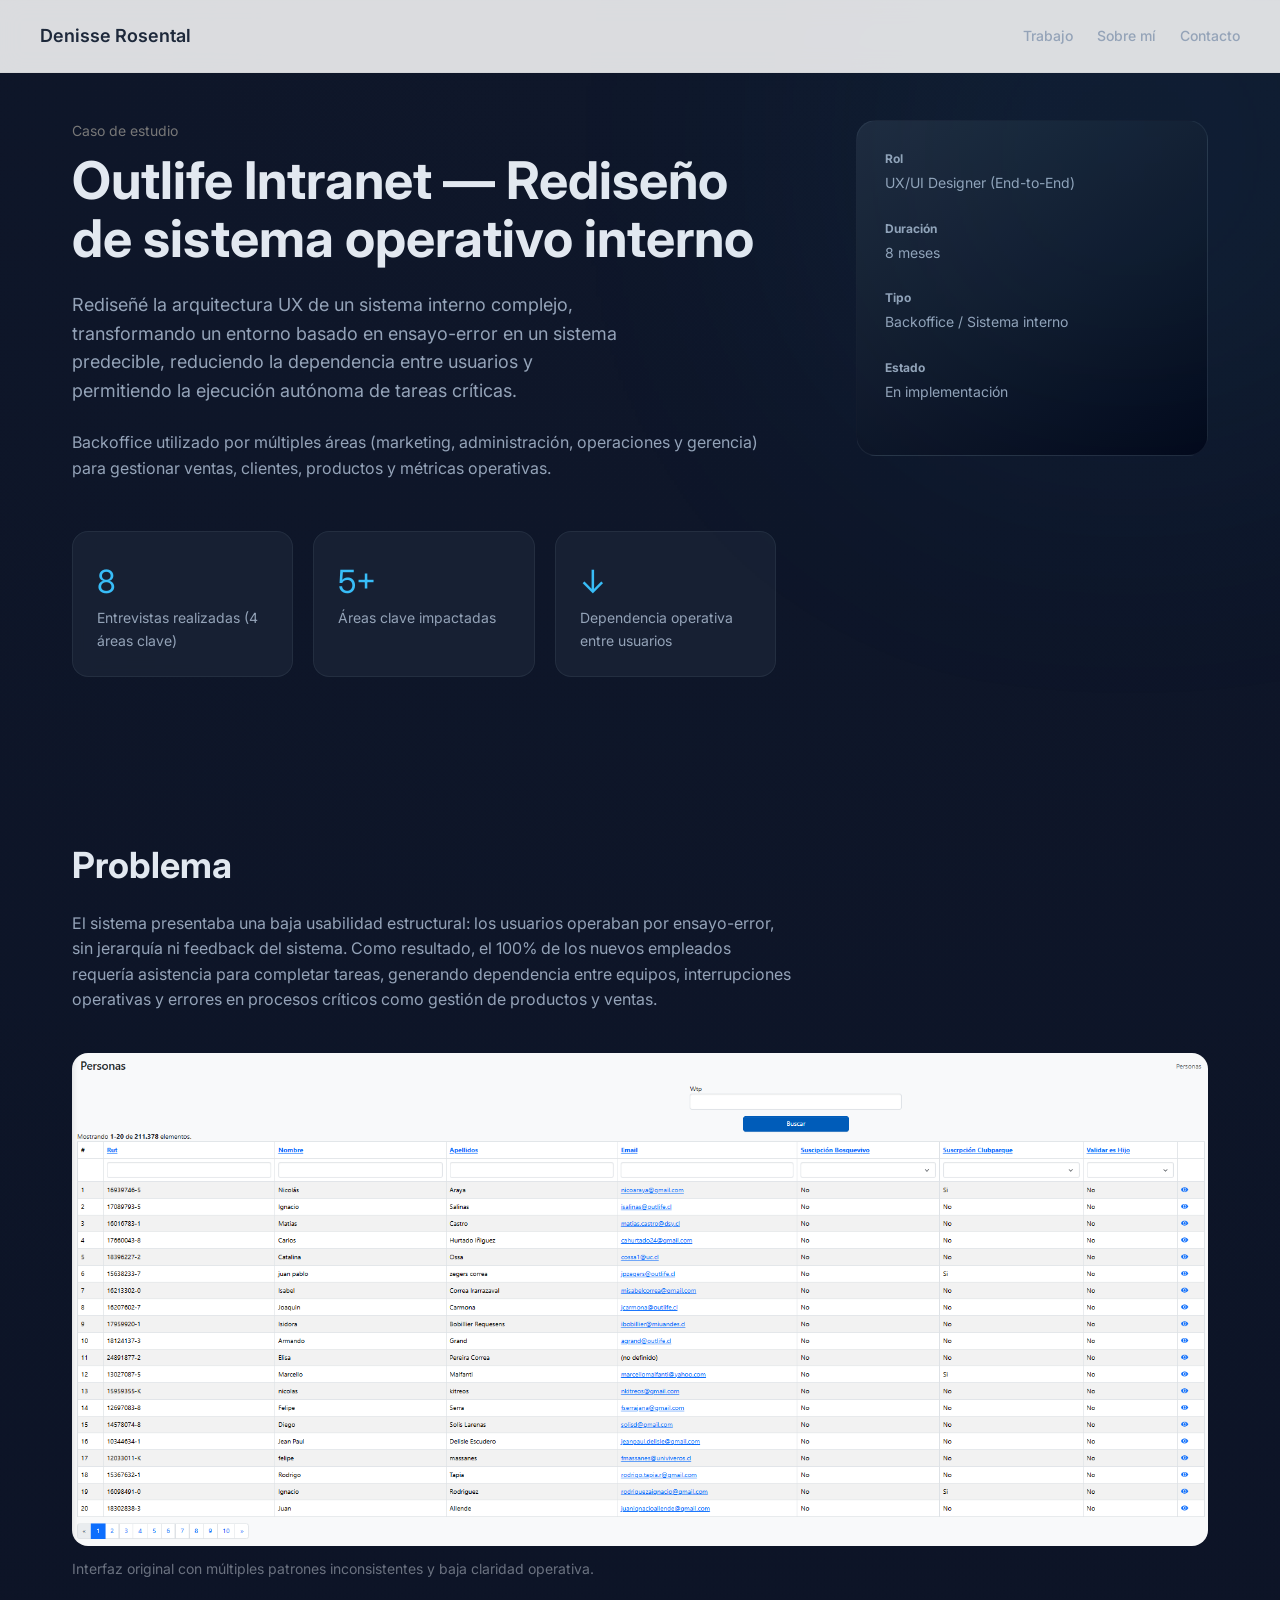
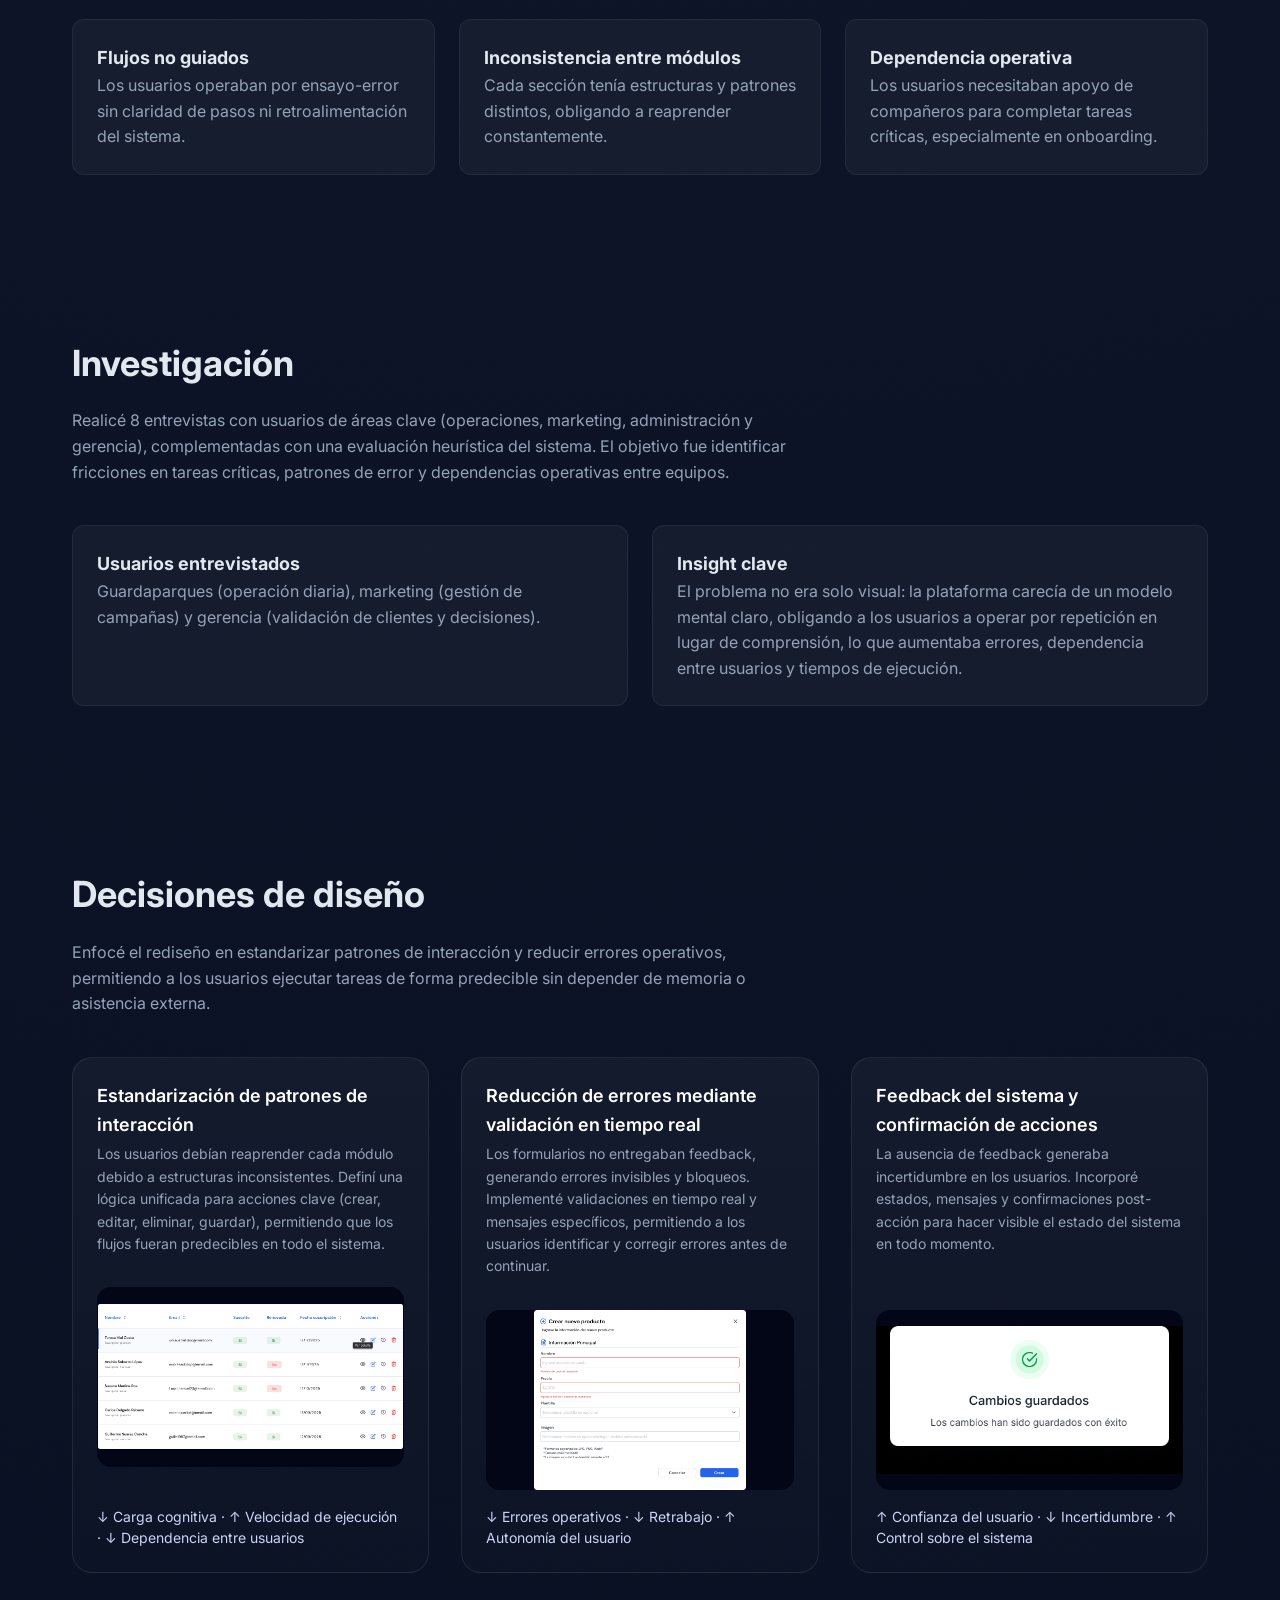
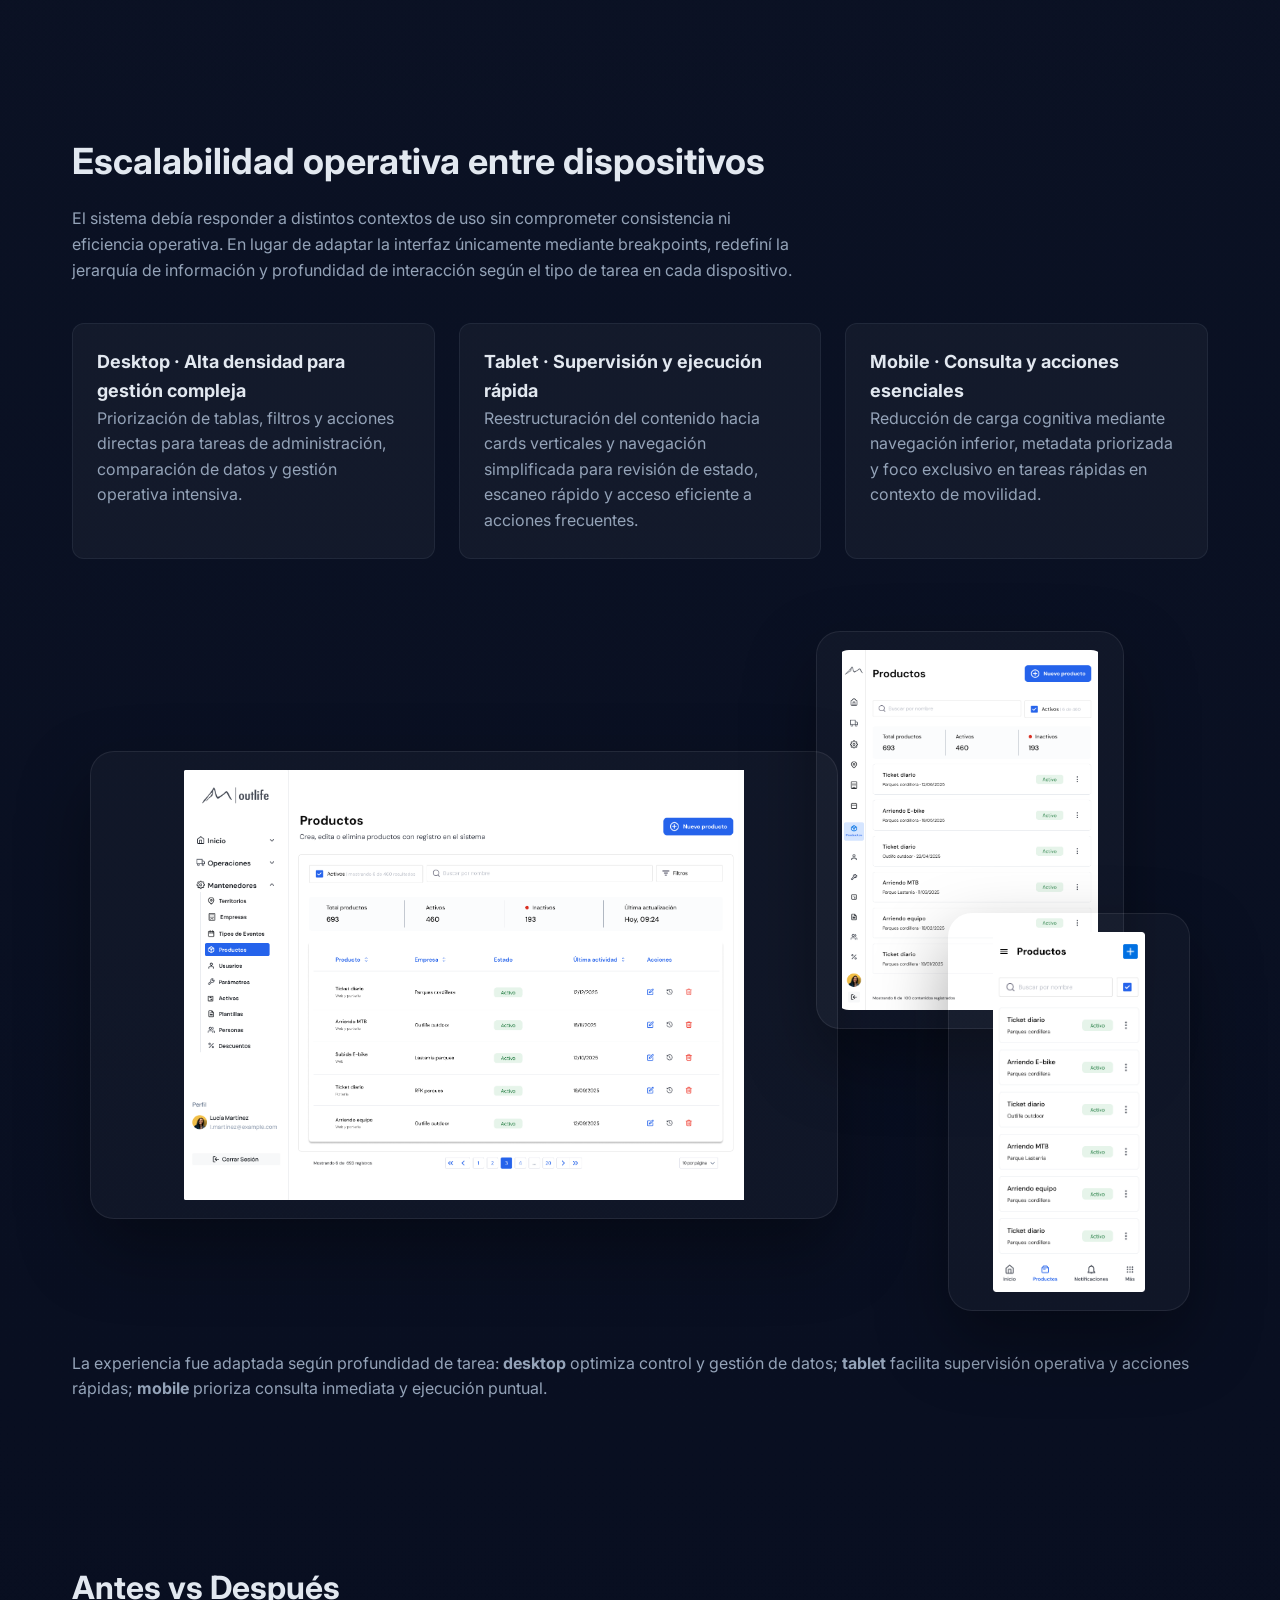
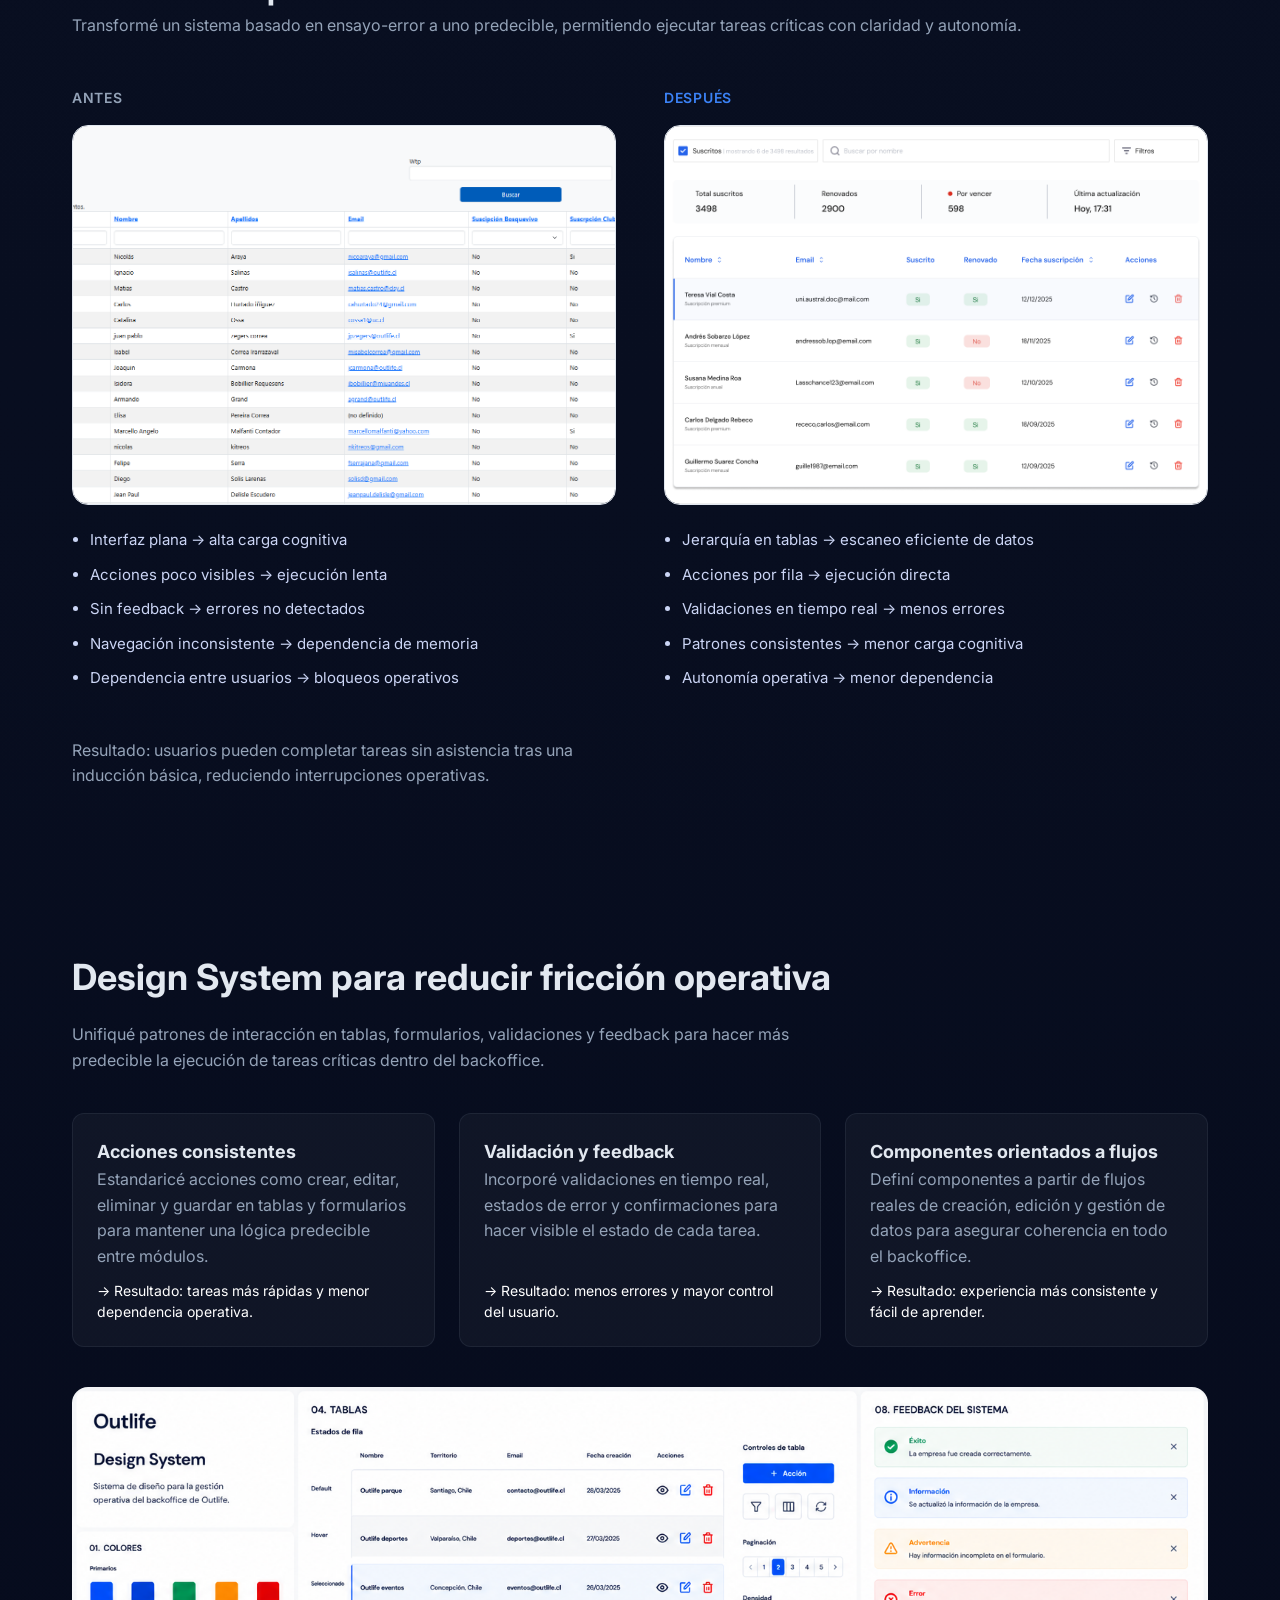
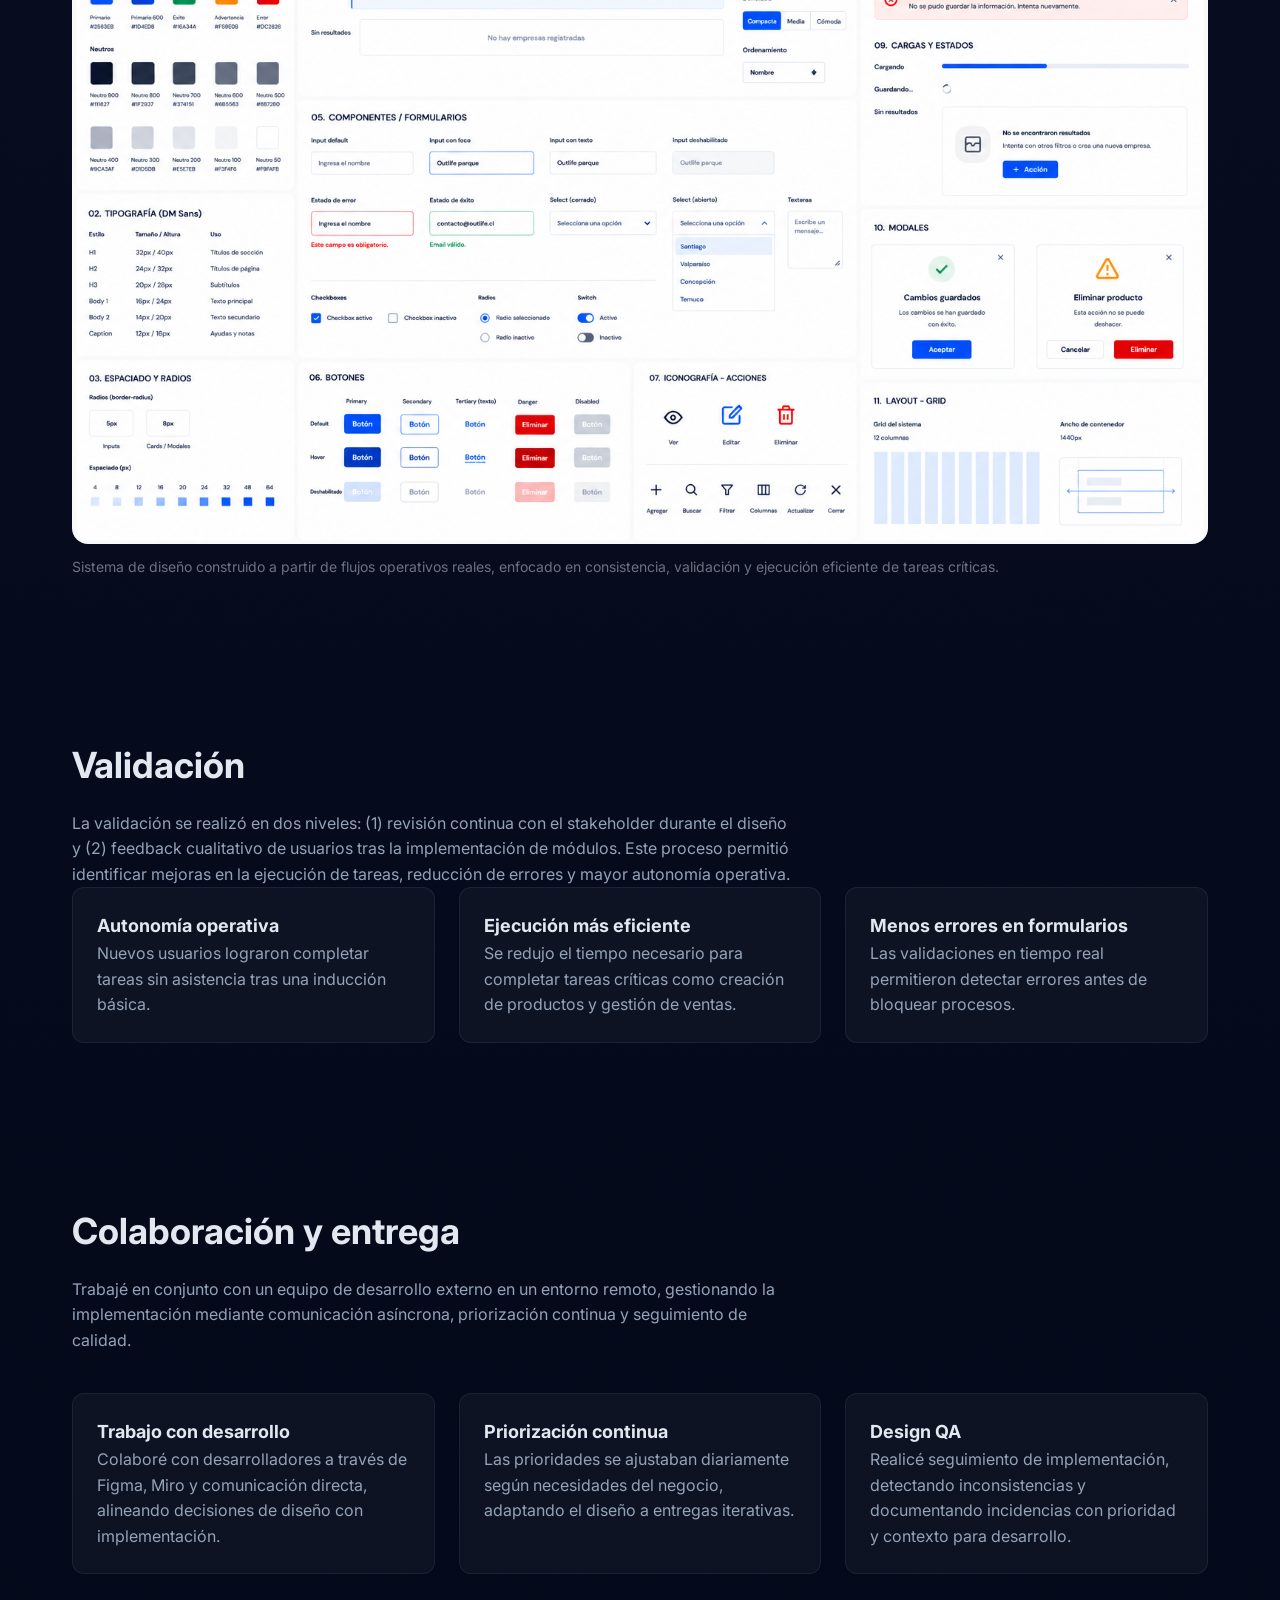
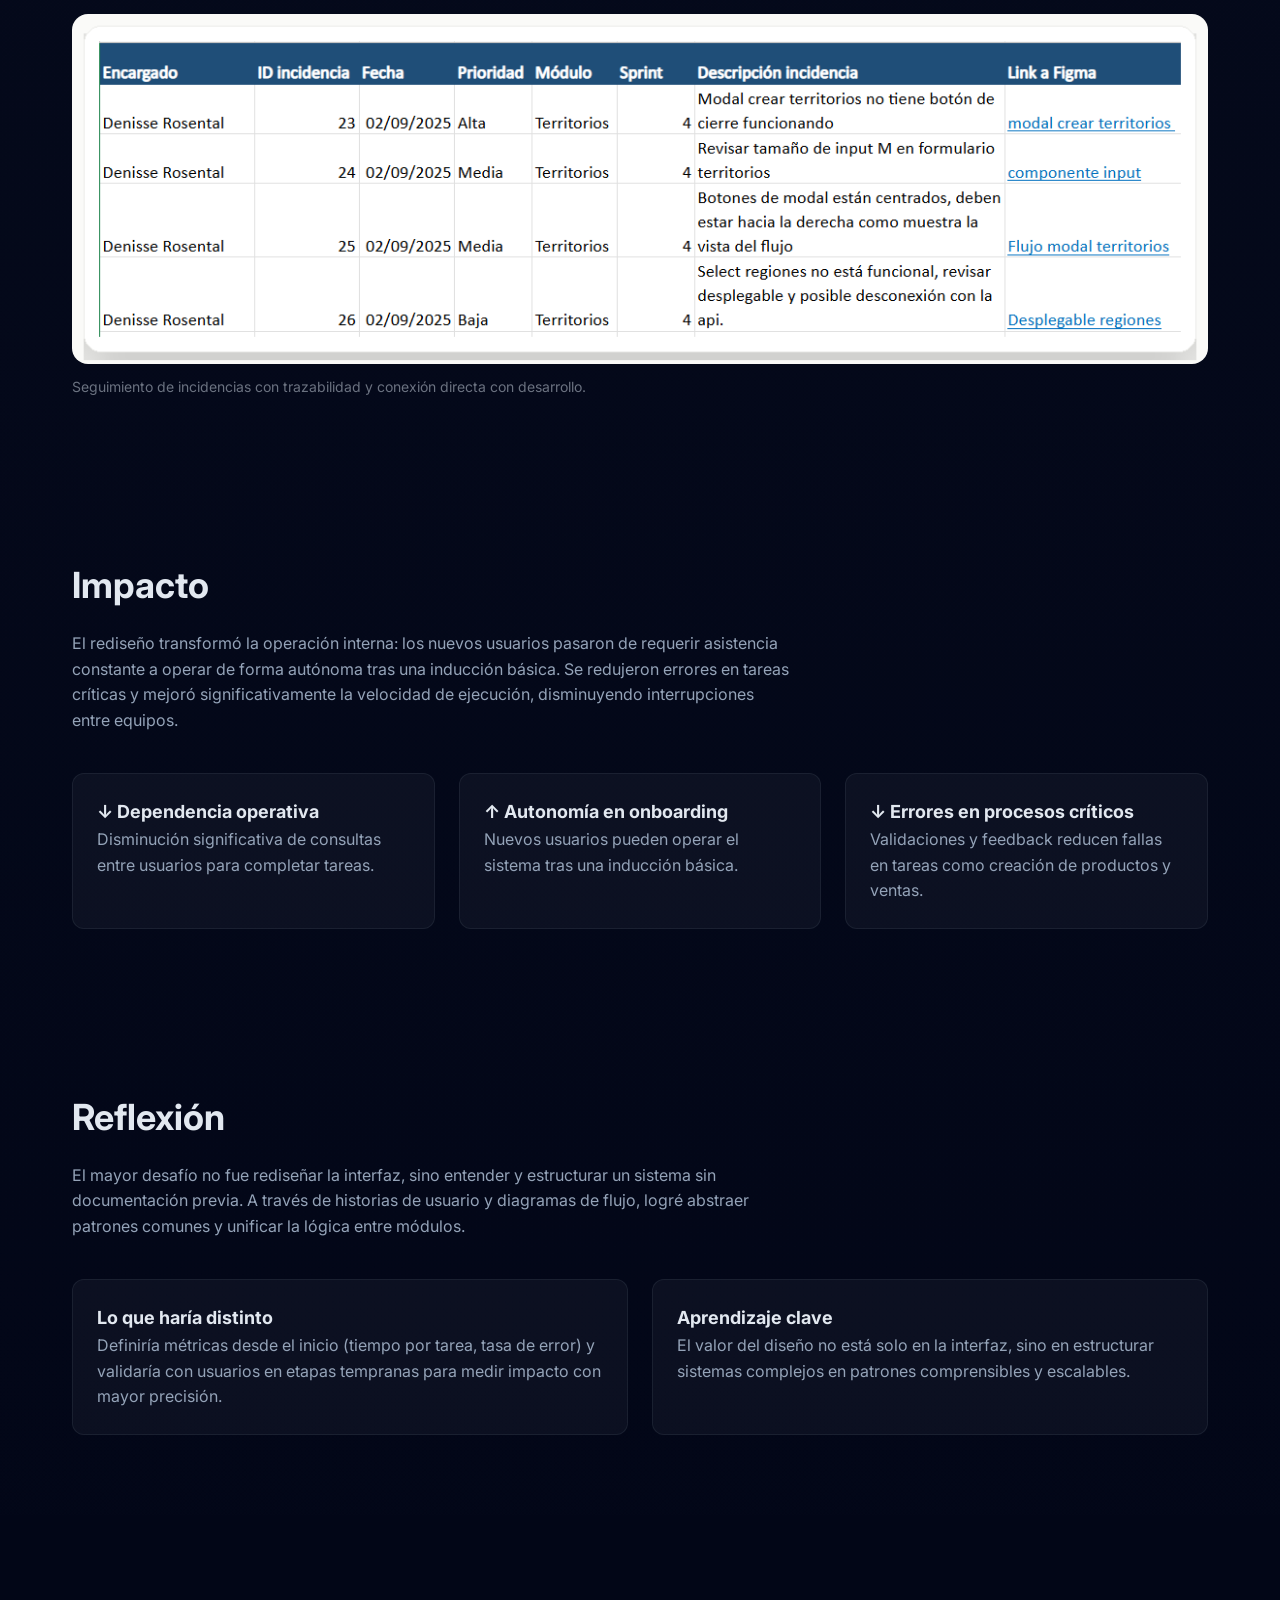
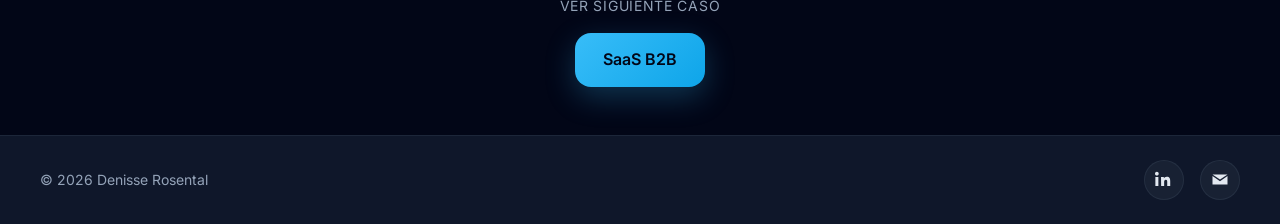
==== commit dfe22cba: "case1-update" ====
--- a/case-1.html
+++ b/case-1.html
@@ -397,50 +397,50 @@
     <section class="case-section">
         <div class="container">
 
-            <div class="section-heading">
-                <h2>Design System como habilitador de consistencia operativa</h2>
-                <p>
-                    Estructuré un sistema de diseño para estandarizar la ejecución de tareas críticas en el backoffice,
-                    reduciendo la dependencia entre usuarios.
-
-                    La principal fricción no era solo visual, sino estructural: cada módulo operaba bajo reglas
-                    distintas, obligando a los usuarios a reaprender constantemente.
-
-                    Para resolverlo, construí un sistema basado en:
+
+            <div class="section-heading">
+                <h2>Design System para reducir fricción operativa</h2>
+                <p>
+                    Unifiqué patrones de interacción en tablas, formularios, validaciones y feedback para hacer más
+                    predecible la ejecución de tareas críticas dentro del backoffice.
                 </p>
             </div>
 
             <div class="grid-3" style="margin-top: 40px;">
-                <div class="card">
-                    <h3>Estandarización de acciones en tablas y formularios</h3>
-                    <p>Definí una lógica consistente para acciones como crear, editar, eliminar y guardar dentro de
-                        tablas y formularios, asegurando que el comportamiento fuera predecible en todos los módulos.
-
-
-                        <br>
-                    <p class="system-case1"> → Resultado: los usuarios pueden ejecutar tareas sin depender de memoria
-                        o asistencia.
-                    </p>
-                </div>
-
-                <div class="card">
-                    <h3>Validación y feedback durante la ejecución de tareas</h3>
-                    <p>Incorporé validaciones en tiempo real, estados de error y confirmaciones post-acción en
-                        formularios, haciendo visible el estado del sistema durante toda la ejecución.
-                        <br>
-                    <p class="system-case1"> → Resultado: reducción de errores y mayor control del usuario. </p>
-                    </p>
-                </div>
-
-                <div class="card">
-                    <h3>Componentes definidos desde flujos operativos reales</h3>
-                    <p>Los componentes se estructuraron a partir de flujos como creación, edición y gestión de datos en
-                        tablas, evitando elementos aislados y asegurando coherencia entre módulos.
-                        <br>
-                    <p class="system-case1"> → Resultado: menor fricción en el uso diario y mayor consistencia del
-                        sistema.</p>
-                    </p>
-                </div>
+
+                <div class="card">
+                    <h3>Acciones consistentes</h3>
+                    <p>
+                        Estandaricé acciones como crear, editar, eliminar y guardar en tablas y formularios para
+                        mantener una lógica predecible entre módulos.
+                    </p>
+                    <p class="system-case1">
+                        → Resultado: tareas más rápidas y menor dependencia operativa.
+                    </p>
+                </div>
+
+                <div class="card">
+                    <h3>Validación y feedback</h3>
+                    <p>
+                        Incorporé validaciones en tiempo real, estados de error y confirmaciones para hacer visible el
+                        estado de cada tarea. <br> <br>
+                    </p>
+                    <p class="system-case1">
+                        → Resultado: menos errores y mayor control del usuario.
+                    </p>
+                </div>
+
+                <div class="card">
+                    <h3>Componentes orientados a flujos</h3>
+                    <p>
+                        Definí componentes a partir de flujos reales de creación, edición y gestión de datos para
+                        asegurar coherencia en todo el backoffice.
+                    </p>
+                    <p class="system-case1">
+                        → Resultado: experiencia más consistente y fácil de aprender.
+                    </p>
+                </div>
+
             </div>
 
             <div class="case-image">
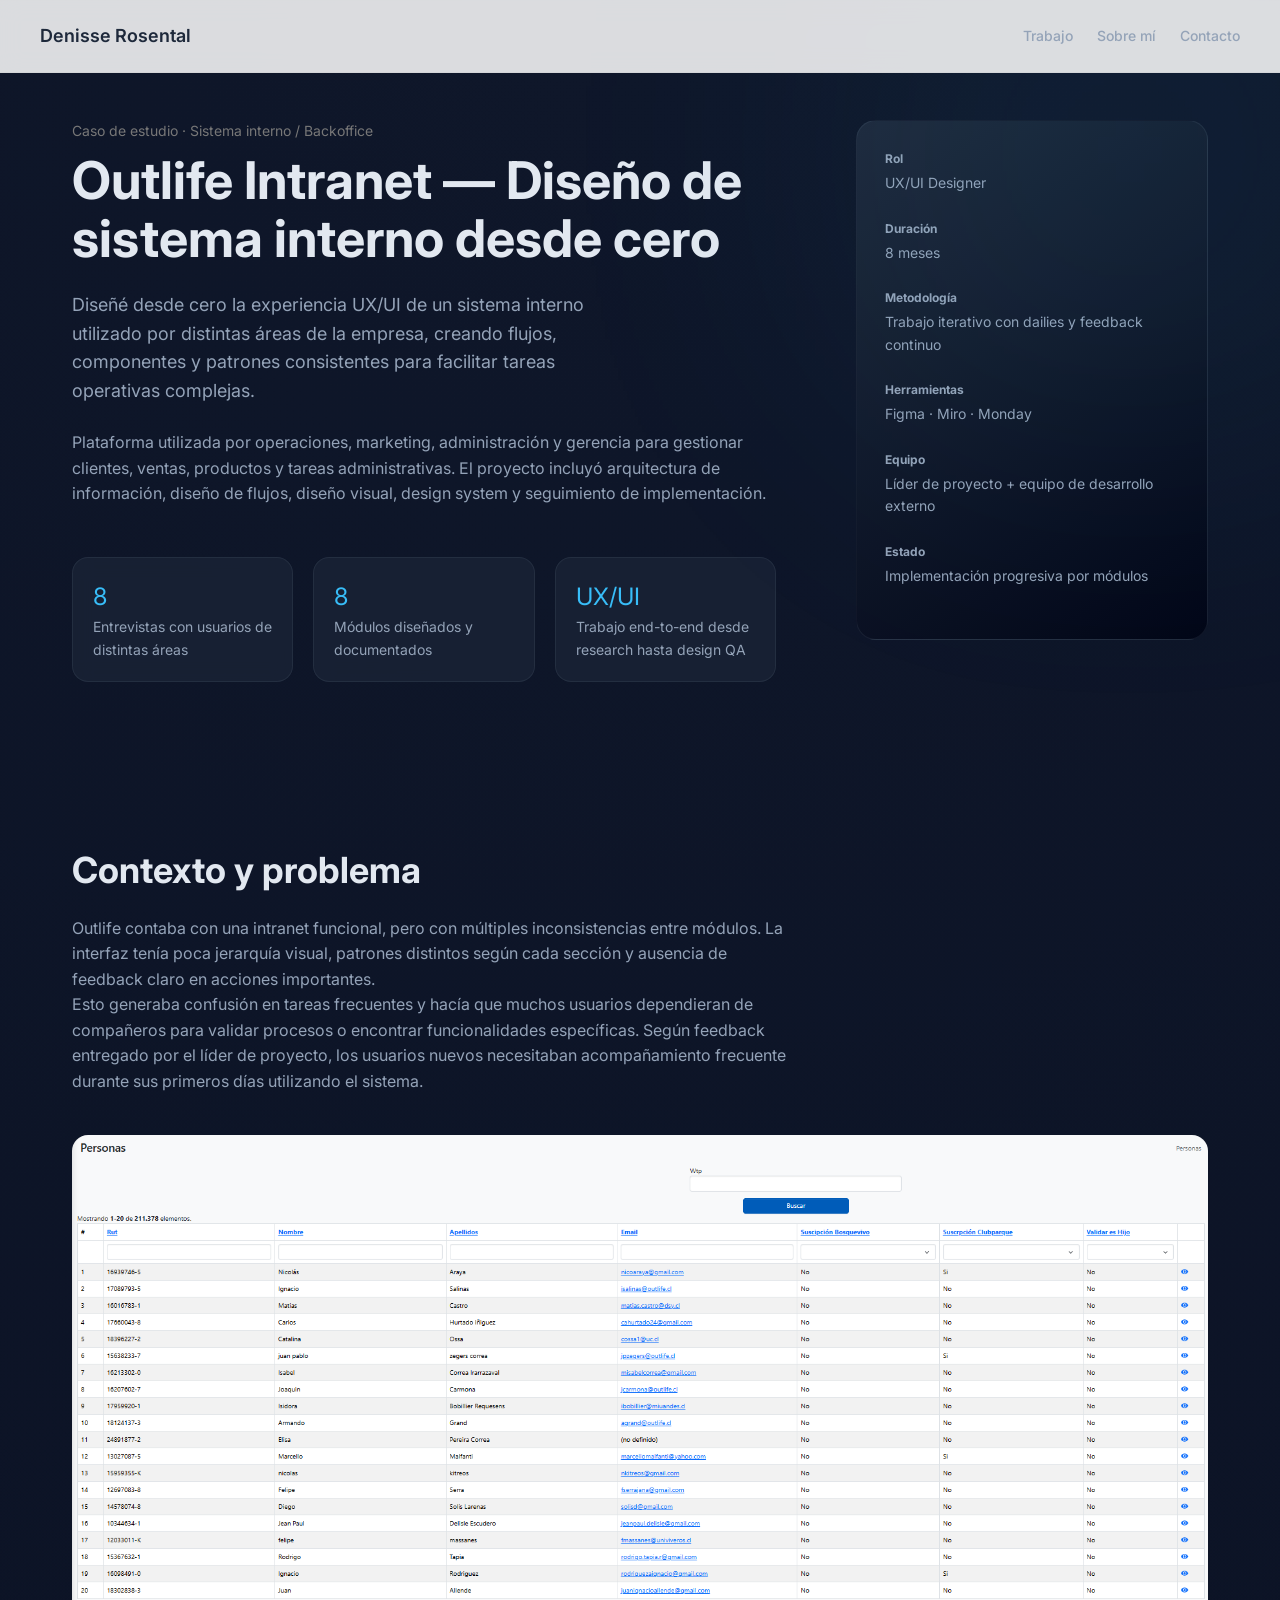
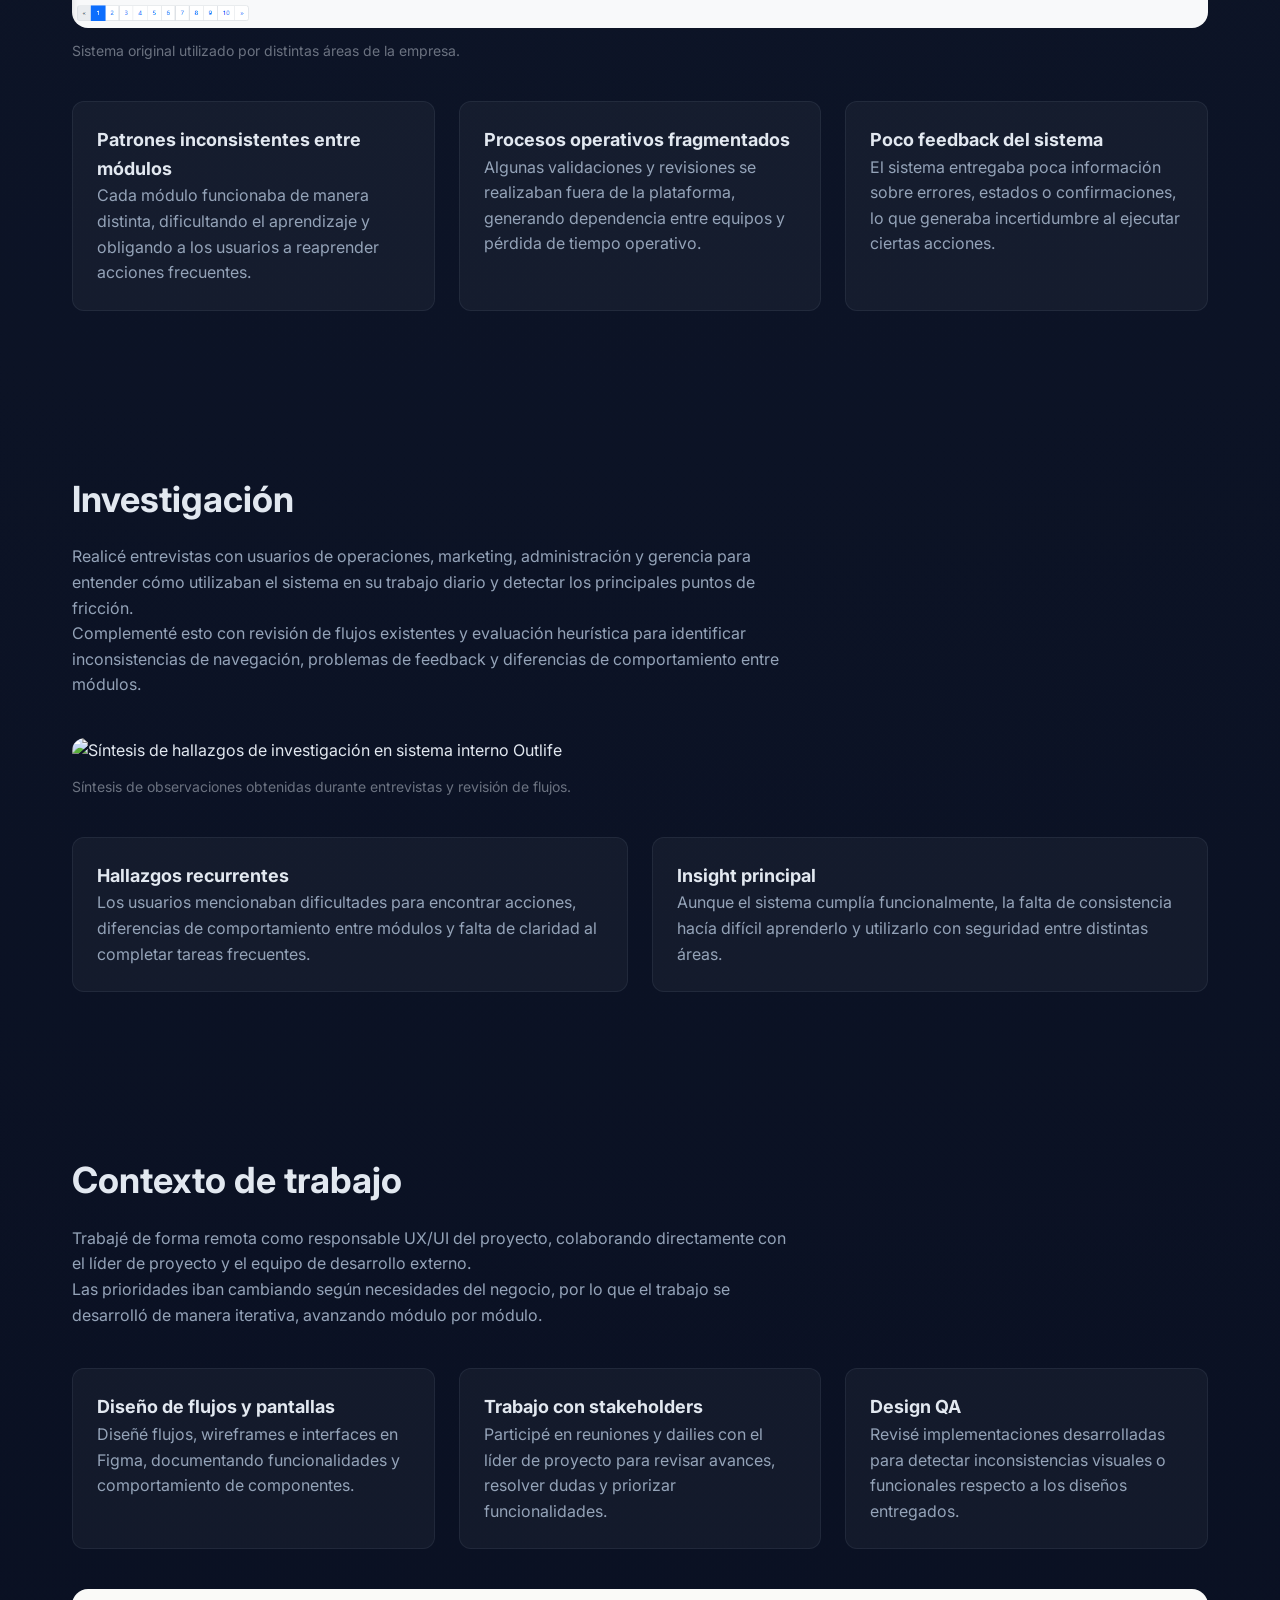
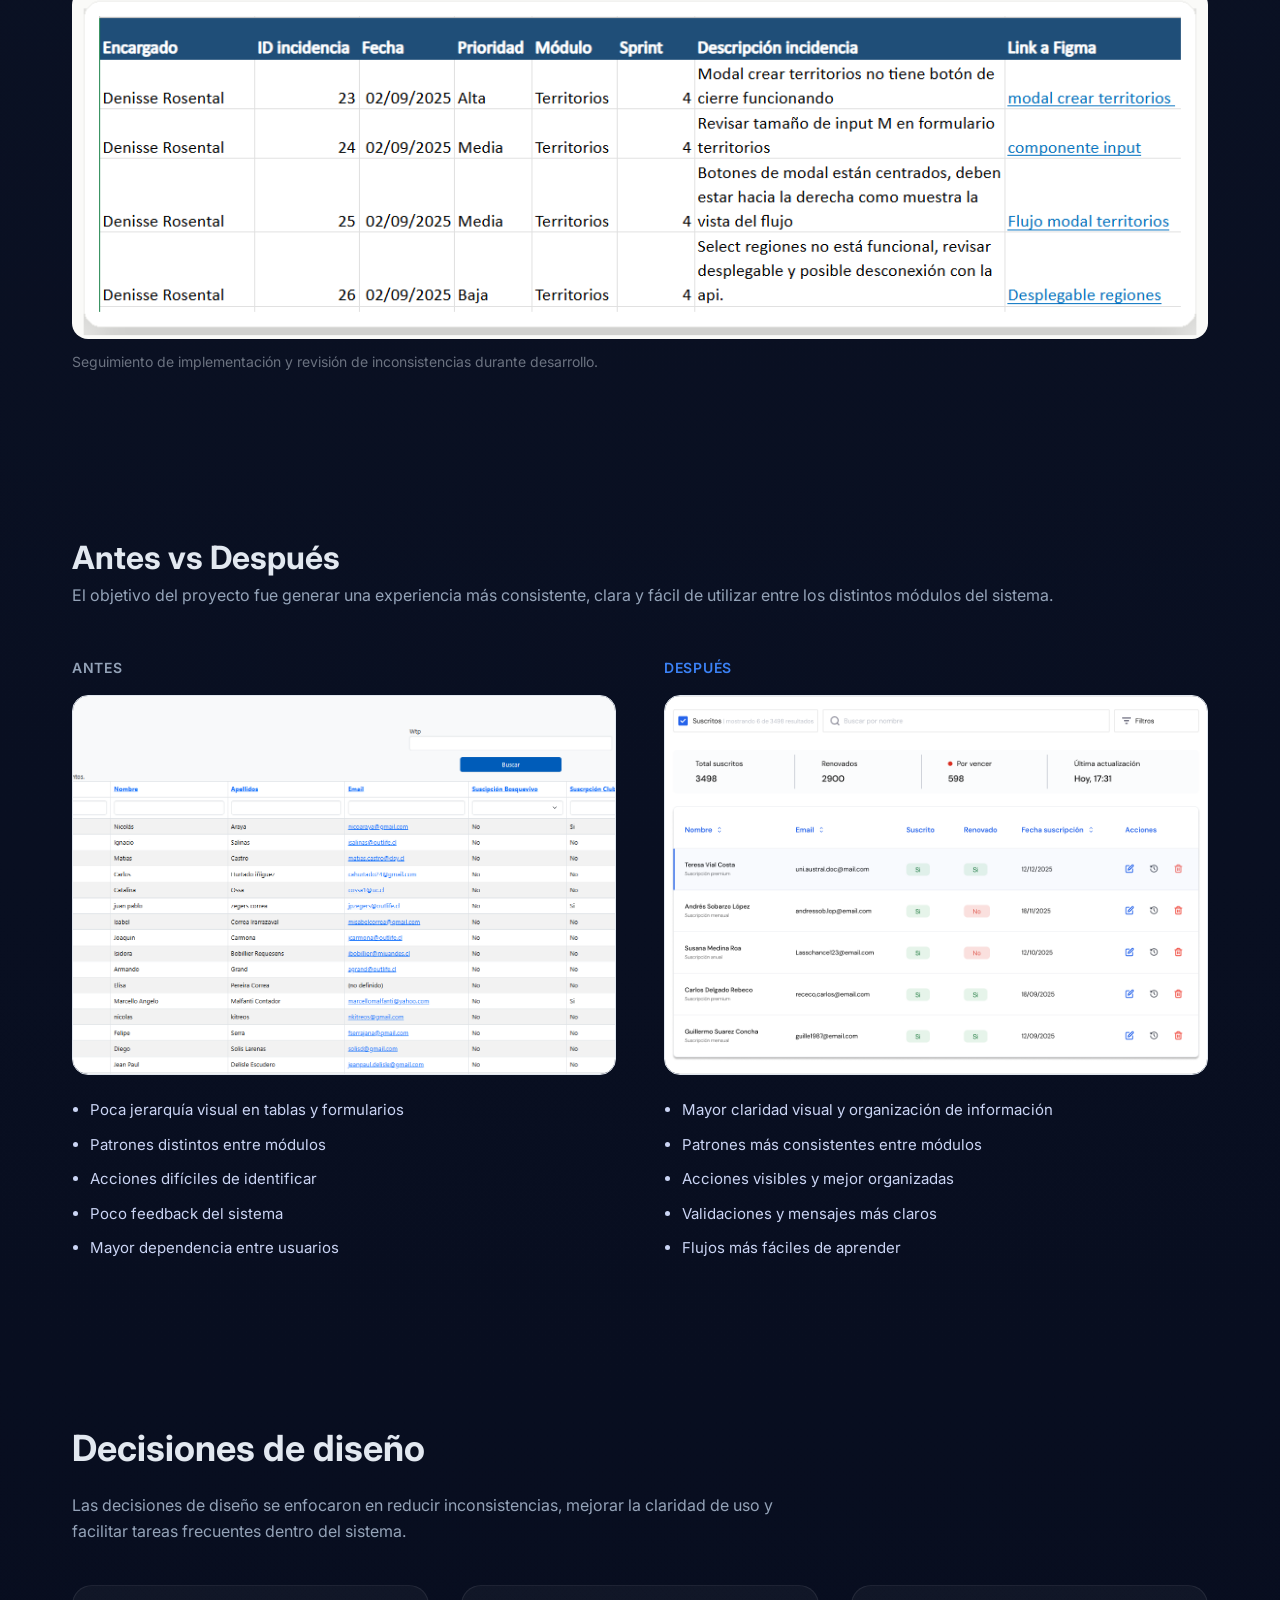
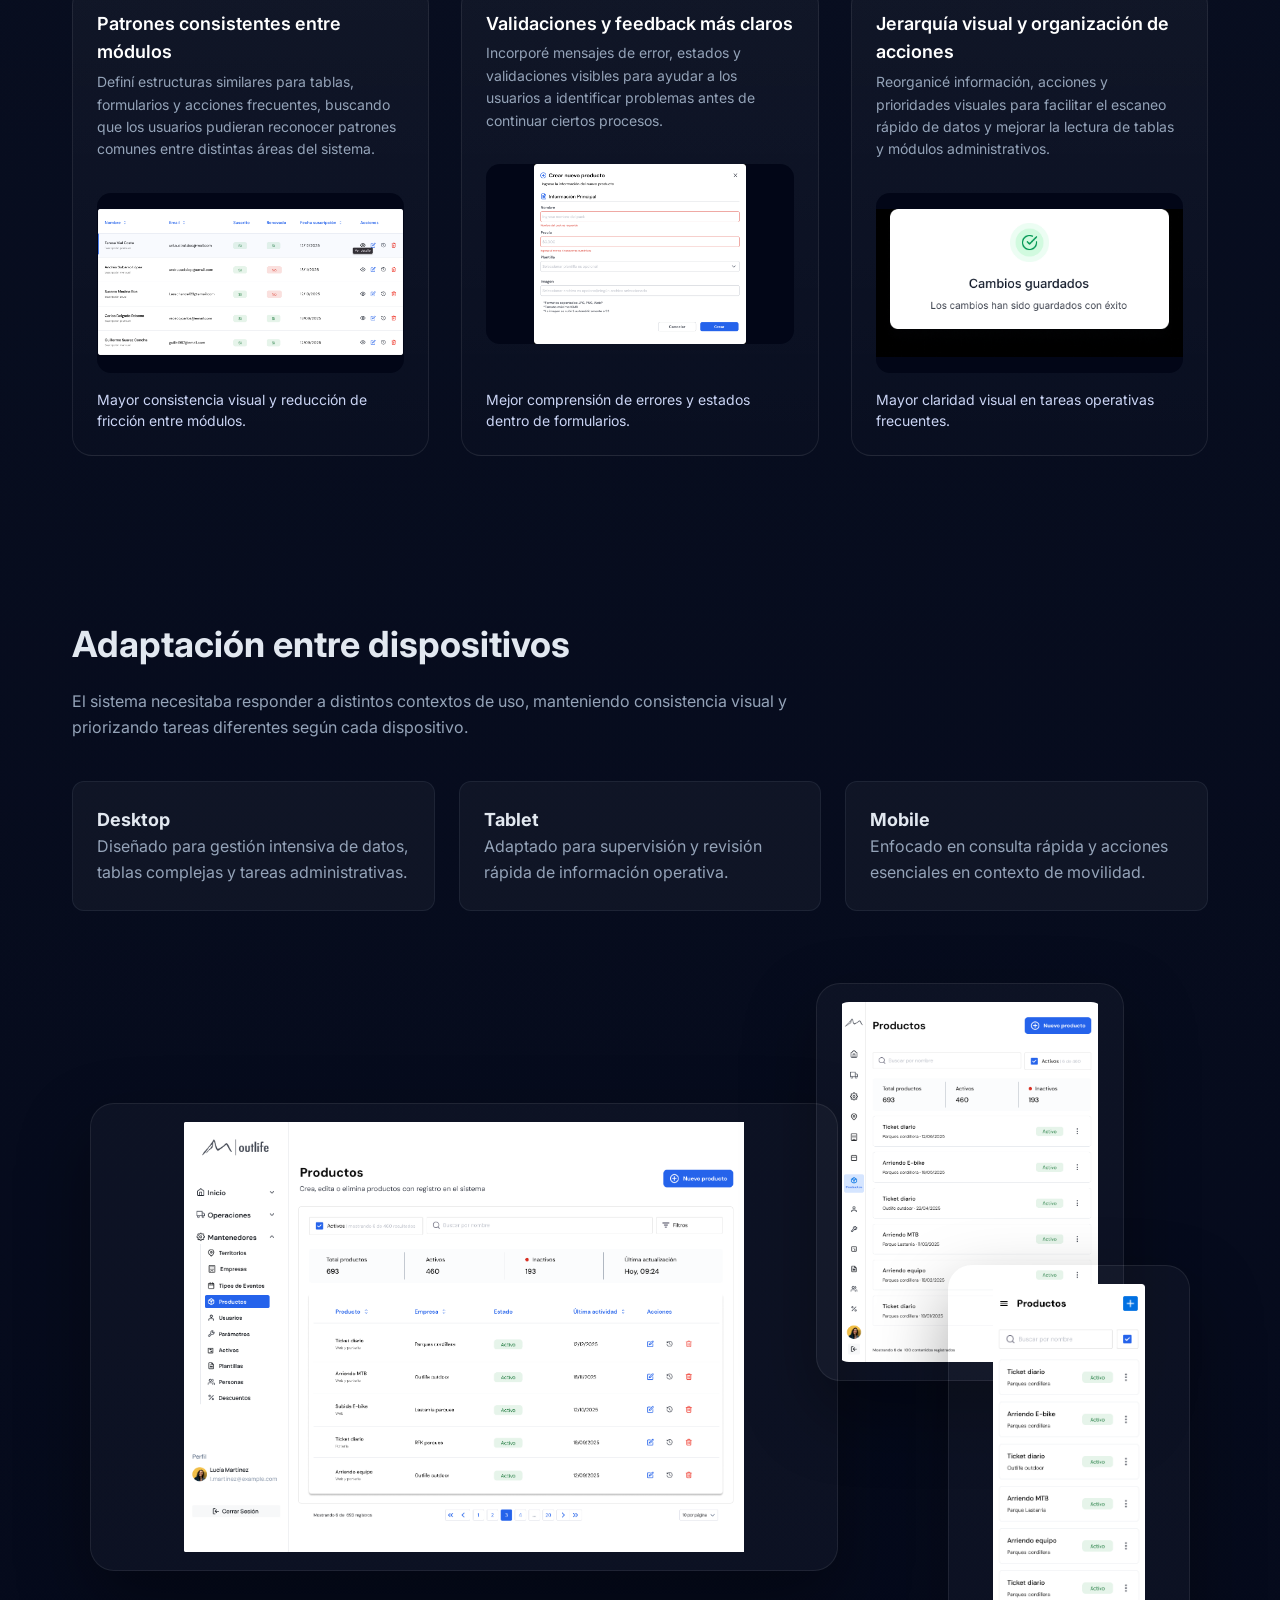
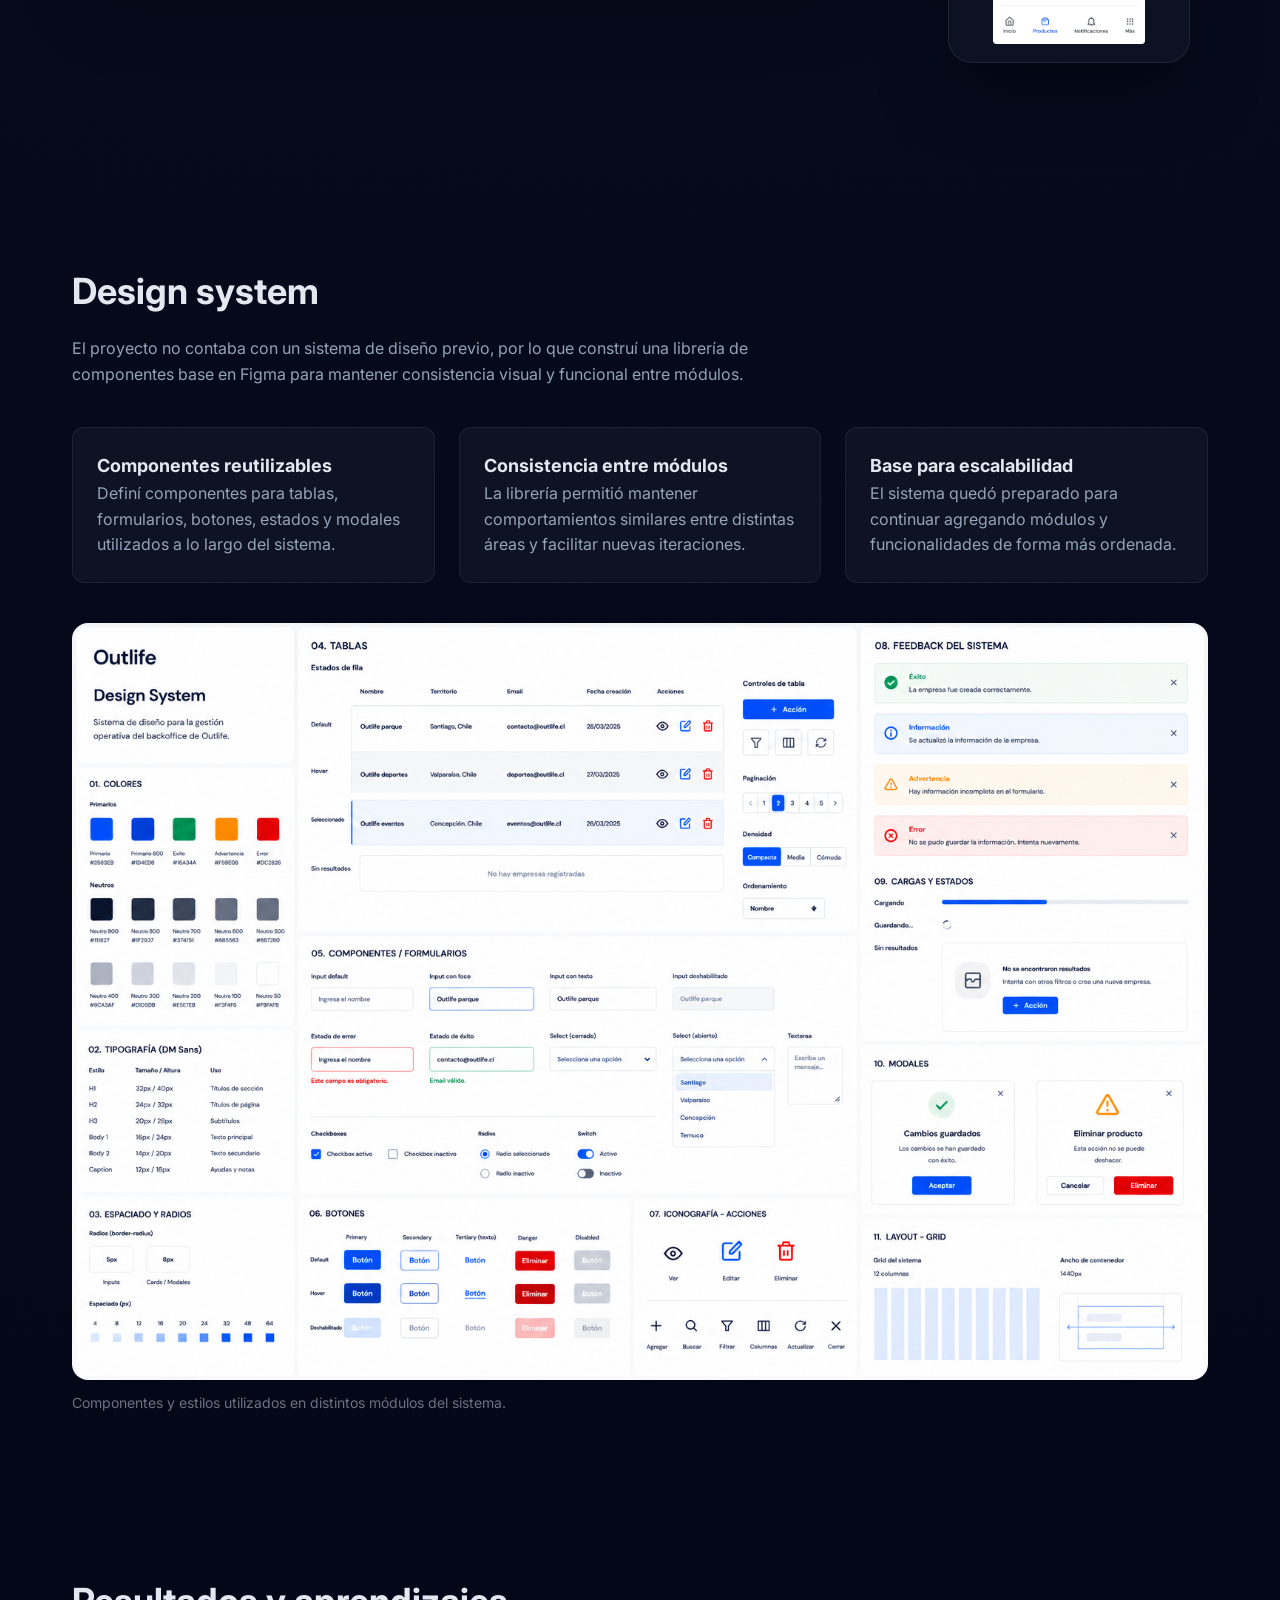
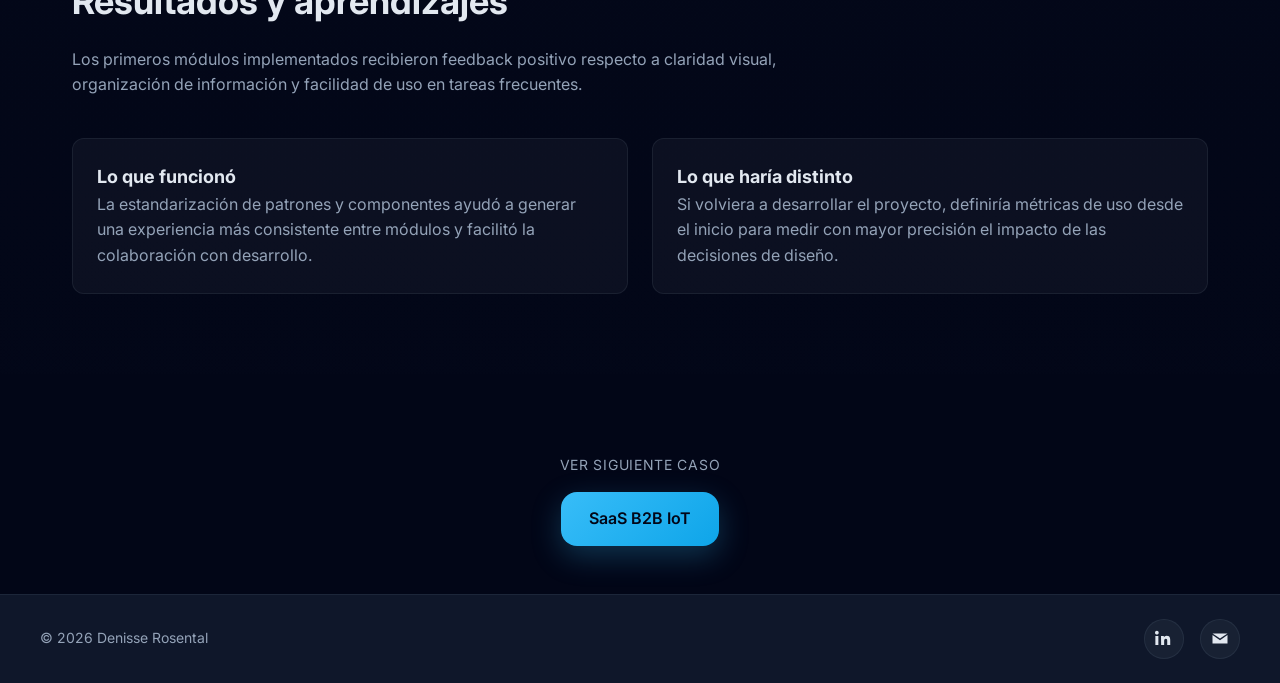
==== commit b1ac45b1: "Initial portfolio commit" ====
--- a/case-1.html
+++ b/case-1.html
@@ -4,20 +4,27 @@
 <head>
     <meta charset="UTF-8">
     <meta name="viewport" content="width=device-width, initial-scale=1.0">
-    <title>Outlife — Caso de estudio UX/UI | Denisse Rosental</title>
+    <title>Outlife Intranet — Caso de estudio UX/UI · Denisse Rosental</title>
+
     <meta name="description"
-        content="Caso de estudio UX/UI de Outlife: rediseño de plataforma interna compleja para operaciones, servicios, clientes y administración del negocio.">
+        content="Caso de estudio UX/UI: diseño desde cero de sistema interno para gestión operativa, clientes y productos en Outlife.">
+
     <link rel="preconnect" href="https://fonts.googleapis.com">
     <link rel="preconnect" href="https://fonts.gstatic.com" crossorigin>
+
     <link href="https://fonts.googleapis.com/css2?family=Inter:wght@300;400;500;600;700;800&display=swap"
         rel="stylesheet">
+
     <link rel="stylesheet" href="case-study-1.css">
 </head>
 
 <body>
+
+    <!-- HEADER -->
     <header class="header">
         <div class="container nav-container">
             <a href="index.html" class="logo">Denisse Rosental</a>
+
             <nav class="nav">
                 <a href="index.html#work">Trabajo</a>
                 <a href="index.html#about">Sobre mí</a>
@@ -26,55 +33,59 @@
         </div>
     </header>
 
+
     <!-- HERO -->
     <section class="case-study-hero">
         <div class="container case-hero-grid">
 
             <div>
-                <p class="eyebrow">Caso de estudio</p>
+
+                <p class="eyebrow">
+                    Caso de estudio · Sistema interno / Backoffice
+                </p>
+
                 <h1 class="hero-title">
-
-                    Outlife Intranet — Rediseño de sistema operativo interno
-
+                    Outlife Intranet — Diseño de sistema interno desde cero
                 </h1>
 
                 <p class="hero-subtitle">
-
-                    Rediseñé la arquitectura UX de un sistema interno complejo, transformando un entorno basado en
-                    ensayo-error en un sistema predecible, reduciendo la dependencia entre usuarios y permitiendo la
-                    ejecución autónoma de tareas críticas.
-
+                    Diseñé desde cero la experiencia UX/UI de un sistema interno utilizado por distintas áreas de la empresa,
+                    creando flujos, componentes y patrones consistentes para facilitar tareas operativas complejas.
                 </p>
 
                 <p class="case-context">
-                    Backoffice utilizado por múltiples áreas (marketing, administración, operaciones y gerencia) para
-                    gestionar ventas, clientes, productos y métricas operativas.
+                    Plataforma utilizada por operaciones, marketing, administración y gerencia
+                    para gestionar clientes, ventas, productos y tareas administrativas.
+                    El proyecto incluyó arquitectura de información, diseño de flujos,
+                    diseño visual, design system y seguimiento de implementación.
                 </p>
 
                 <div class="metrics">
+
                     <div class="metric-card">
                         <span>8</span>
-                        <p>Entrevistas realizadas (4 áreas clave)</p>
-                    </div>
-
-
+                        <p>Entrevistas con usuarios de distintas áreas</p>
+                    </div>
 
                     <div class="metric-card">
-                        <span>5+</span>
-                        <p>Áreas clave impactadas</p>
-
-                    </div>
+                        <span>8</span>
+                        <p>Módulos diseñados y documentados</p>
+                    </div>
+
                     <div class="metric-card">
-                        <span>↓</span>
-                        <p>Dependencia operativa entre usuarios</p>
-                    </div>
-                </div>
+                        <span>UX/UI</span>
+                        <p>Trabajo end-to-end desde research hasta design QA</p>
+                    </div>
+
+                </div>
+
             </div>
 
             <div class="case-meta">
+
                 <div class="meta-item">
                     <h4>Rol</h4>
-                    <p>UX/UI Designer (End-to-End)</p>
+                    <p>UX/UI Designer</p>
                 </div>
 
                 <div class="meta-item">
@@ -83,550 +94,630 @@
                 </div>
 
                 <div class="meta-item">
-                    <h4>Tipo</h4>
-                    <p>Backoffice / Sistema interno</p>
+                    <h4>Metodología</h4>
+                    <p>Trabajo iterativo con dailies y feedback continuo</p>
+                </div>
+
+                <div class="meta-item">
+                    <h4>Herramientas</h4>
+                    <p>Figma · Miro · Monday</p>
+                </div>
+
+                <div class="meta-item">
+                    <h4>Equipo</h4>
+                    <p>Líder de proyecto + equipo de desarrollo externo</p>
                 </div>
 
                 <div class="meta-item">
                     <h4>Estado</h4>
-                    <p>En implementación</p>
-                </div>
-            </div>
-
-        </div>
-    </section>
-
-    <!-- PROBLEMA -->
+                    <p>Implementación progresiva por módulos</p>
+                </div>
+
+            </div>
+
+        </div>
+    </section>
+
+
+    <!-- CONTEXTO -->
     <section class="case-section">
         <div class="container">
 
             <div class="section-heading">
-                <h2>Problema</h2>
-                <p>
-                    El sistema presentaba una baja usabilidad estructural: los usuarios operaban por ensayo-error, sin
-                    jerarquía ni feedback del sistema. Como resultado, el 100% de los nuevos empleados requería
-                    asistencia para completar tareas, generando dependencia entre equipos, interrupciones operativas y
-                    errores en procesos críticos como gestión de productos y ventas.
-                </p>
+
+                <h2>Contexto y problema</h2>
+
+                <p>
+                    Outlife contaba con una intranet funcional, pero con múltiples inconsistencias entre módulos.
+                    La interfaz tenía poca jerarquía visual, patrones distintos según cada sección
+                    y ausencia de feedback claro en acciones importantes.
+                </p>
+
+                <p>
+                    Esto generaba confusión en tareas frecuentes y hacía que muchos usuarios dependieran
+                    de compañeros para validar procesos o encontrar funcionalidades específicas.
+                    Según feedback entregado por el líder de proyecto, los usuarios nuevos
+                    necesitaban acompañamiento frecuente durante sus primeros días utilizando el sistema.
+                </p>
+
             </div>
 
             <div class="case-image">
-                <img src="images/intranet.png" alt="Backoffice original">
+                <img src="images/intranet.png"
+                    alt="Sistema original de Outlife con patrones inconsistentes y baja jerarquía visual">
+
                 <p class="case-image-caption">
-                    Interfaz original con múltiples patrones inconsistentes y baja claridad operativa.
-                </p>
-            </div>
+                    Sistema original utilizado por distintas áreas de la empresa.
+                </p>
+            </div>
+
 
             <div class="grid-3" style="margin-top: 40px;">
-                <div class="card">
-                    <h3>Flujos no guiados</h3>
-                    <p>Los usuarios operaban por ensayo-error sin claridad de pasos ni retroalimentación del sistema.
-                    </p>
-                </div>
-
-                <div class="card">
-                    <h3>Inconsistencia entre módulos</h3>
-                    <p>Cada sección tenía estructuras y patrones distintos, obligando a reaprender constantemente.</p>
-                </div>
-
-                <div class="card">
-                    <h3>Dependencia operativa</h3>
-                    <p>Los usuarios necesitaban apoyo de compañeros para completar tareas críticas, especialmente en
-                        onboarding.</p>
-                </div>
-            </div>
-
-        </div>
-    </section>
-
-    <!-- INVESTIGACIÓN -->
+
+                <div class="card">
+                    <h3>Patrones inconsistentes entre módulos</h3>
+
+                    <p>
+                        Cada módulo funcionaba de manera distinta, dificultando el aprendizaje
+                        y obligando a los usuarios a reaprender acciones frecuentes.
+                    </p>
+                </div>
+
+                <div class="card">
+                    <h3>Procesos operativos fragmentados</h3>
+
+                    <p>
+                        Algunas validaciones y revisiones se realizaban fuera de la plataforma,
+                        generando dependencia entre equipos y pérdida de tiempo operativo.
+                    </p>
+                </div>
+
+                <div class="card">
+                    <h3>Poco feedback del sistema</h3>
+
+                    <p>
+                        El sistema entregaba poca información sobre errores, estados o confirmaciones,
+                        lo que generaba incertidumbre al ejecutar ciertas acciones.
+                    </p>
+                </div>
+
+            </div>
+
+        </div>
+    </section>
+
+
+    <!-- RESEARCH -->
     <section class="case-section">
         <div class="container">
 
             <div class="section-heading">
+
                 <h2>Investigación</h2>
-                <p>
-                    Realicé 8 entrevistas con usuarios de áreas clave (operaciones, marketing, administración y
-                    gerencia), complementadas con una evaluación heurística del sistema. El objetivo fue identificar
-                    fricciones en tareas críticas, patrones de error y dependencias operativas entre equipos.
+
+                <p>
+                    Realicé entrevistas con usuarios de operaciones, marketing,
+                    administración y gerencia para entender cómo utilizaban el sistema
+                    en su trabajo diario y detectar los principales puntos de fricción.
+                </p>
+
+                <p>
+                    Complementé esto con revisión de flujos existentes y evaluación heurística
+                    para identificar inconsistencias de navegación, problemas de feedback
+                    y diferencias de comportamiento entre módulos.
+                </p>
+
+            </div>
+
+            <div class="case-image">
+                <img src="images/h"
+                    alt="Síntesis de hallazgos de investigación en sistema interno Outlife">
+
+                <p class="case-image-caption">
+                    Síntesis de observaciones obtenidas durante entrevistas y revisión de flujos.
                 </p>
             </div>
 
             <div class="grid-2" style="margin-top: 40px;">
-                <div class="card">
-                    <h3>Usuarios entrevistados</h3>
-                    <p>Guardaparques (operación diaria), marketing (gestión de campañas) y gerencia (validación de
-                        clientes y decisiones).</p>
-                </div>
-
-                <div class="card">
-                    <h3>Insight clave</h3>
-                    <p>El problema no era solo visual: la plataforma carecía de un modelo mental claro, obligando a los
-                        usuarios a operar por repetición en lugar de comprensión, lo que aumentaba errores, dependencia
-                        entre usuarios y tiempos de ejecución.</p>
-                </div>
-            </div>
-
-        </div>
-    </section>
+
+                <div class="card">
+                    <h3>Hallazgos recurrentes</h3>
+
+                    <p>
+                        Los usuarios mencionaban dificultades para encontrar acciones,
+                        diferencias de comportamiento entre módulos y falta de claridad
+                        al completar tareas frecuentes.
+                    </p>
+                </div>
+
+                <div class="card">
+                    <h3>Insight principal</h3>
+
+                    <p>
+                        Aunque el sistema cumplía funcionalmente, la falta de consistencia
+                        hacía difícil aprenderlo y utilizarlo con seguridad entre distintas áreas.
+                    </p>
+                </div>
+
+            </div>
+
+        </div>
+    </section>
+
+
+    <!-- CONTEXTO DE TRABAJO -->
+    <section class="case-section">
+        <div class="container">
+
+            <div class="section-heading">
+
+                <h2>Contexto de trabajo</h2>
+
+                <p>
+                    Trabajé de forma remota como responsable UX/UI del proyecto,
+                    colaborando directamente con el líder de proyecto y el equipo de desarrollo externo.
+                </p>
+
+                <p>
+                    Las prioridades iban cambiando según necesidades del negocio,
+                    por lo que el trabajo se desarrolló de manera iterativa,
+                    avanzando módulo por módulo.
+                </p>
+
+            </div>
+
+            <div class="grid-3" style="margin-top: 40px;">
+
+                <div class="card">
+                    <h3>Diseño de flujos y pantallas</h3>
+
+                    <p>
+                        Diseñé flujos, wireframes e interfaces en Figma,
+                        documentando funcionalidades y comportamiento de componentes.
+                    </p>
+                </div>
+
+                <div class="card">
+                    <h3>Trabajo con stakeholders</h3>
+
+                    <p>
+                        Participé en reuniones y dailies con el líder de proyecto
+                        para revisar avances, resolver dudas y priorizar funcionalidades.
+                    </p>
+                </div>
+
+                <div class="card">
+                    <h3>Design QA</h3>
+
+                    <p>
+                        Revisé implementaciones desarrolladas para detectar inconsistencias
+                        visuales o funcionales respecto a los diseños entregados.
+                    </p>
+                </div>
+
+            </div>
+
+            <div class="case-image">
+
+                <img src="images/design QA-editorial.png"
+                    alt="Proceso de design QA y seguimiento de implementación">
+
+                <p class="case-image-caption">
+                    Seguimiento de implementación y revisión de inconsistencias durante desarrollo.
+                </p>
+
+            </div>
+
+        </div>
+    </section>
+
+
+    <!-- BEFORE AFTER -->
+    <section class="before-after">
+        <div class="container">
+
+            <div class="section-header">
+
+                <h2>Antes vs Después</h2>
+
+                <p>
+                    El objetivo del proyecto fue generar una experiencia más consistente,
+                    clara y fácil de utilizar entre los distintos módulos del sistema.
+                </p>
+
+            </div>
+
+            <div class="comparison-grid">
+
+                <div class="comparison-card">
+
+                    <h3 class="label before">Antes</h3>
+
+                    <div class="image-container">
+                        <img src="images/intranet-personas.png"
+                            alt="Versión original del sistema Outlife">
+                    </div>
+
+                    <ul class="comparison-list">
+                        <li>Poca jerarquía visual en tablas y formularios</li>
+                        <li>Patrones distintos entre módulos</li>
+                        <li>Acciones difíciles de identificar</li>
+                        <li>Poco feedback del sistema</li>
+                        <li>Mayor dependencia entre usuarios</li>
+                    </ul>
+
+                </div>
+
+                <div class="comparison-card">
+
+                    <h3 class="label after">Después</h3>
+
+                    <div class="image-container">
+                        <img src="images/despues-tabla.png"
+                            alt="Nueva interfaz diseñada para sistema Outlife">
+                    </div>
+
+                    <ul class="comparison-list">
+                        <li>Mayor claridad visual y organización de información</li>
+                        <li>Patrones más consistentes entre módulos</li>
+                        <li>Acciones visibles y mejor organizadas</li>
+                        <li>Validaciones y mensajes más claros</li>
+                        <li>Flujos más fáciles de aprender</li>
+                    </ul>
+
+                </div>
+
+            </div>
+
+        </div>
+    </section>
+
 
     <!-- DECISIONES -->
     <section class="case-section decisions-section">
+
         <div class="container">
 
             <div class="section-heading">
+
                 <h2>Decisiones de diseño</h2>
-                <p>
-                    Enfocé el rediseño en estandarizar patrones de interacción y reducir errores operativos, permitiendo
-                    a los usuarios ejecutar tareas de forma predecible sin depender de memoria o asistencia externa.
-                </p>
+
+                <p>
+                    Las decisiones de diseño se enfocaron en reducir inconsistencias,
+                    mejorar la claridad de uso y facilitar tareas frecuentes dentro del sistema.
+                </p>
+
             </div>
 
             <div class="decisions-grid">
 
-                <!-- CARD 1 -->
                 <div class="decision-card">
+
                     <div class="decision-header">
-                        <h3>Estandarización de patrones de interacción</h3>
+
+                        <h3>Patrones consistentes entre módulos</h3>
+
                         <p>
-                            Los usuarios debían reaprender cada módulo debido a estructuras inconsistentes. Definí una
-                            lógica unificada para acciones clave (crear, editar, eliminar, guardar), permitiendo que los
-                            flujos fueran predecibles en todo el sistema.
+                            Definí estructuras similares para tablas, formularios y acciones frecuentes,
+                            buscando que los usuarios pudieran reconocer patrones comunes
+                            entre distintas áreas del sistema.
                         </p>
+
                     </div>
 
                     <div class="decision-media">
-                        <img src="images/Tabla.png" alt="Patrones consistentes en tablas">
+                        <img src="images/Tabla.png"
+                            alt="Tablas y patrones consistentes en sistema Outlife">
                     </div>
 
                     <p class="decision-caption">
-                        ↓ Carga cognitiva · ↑ Velocidad de ejecución · ↓ Dependencia entre usuarios
-                    </p>
-                </div>
-
-                <!-- CARD 2 -->
+                        Mayor consistencia visual y reducción de fricción entre módulos.
+                    </p>
+
+                </div>
+
+
                 <div class="decision-card">
+
                     <div class="decision-header">
-                        <h3>Reducción de errores mediante validación en tiempo real</h3>
+
+                        <h3>Validaciones y feedback más claros</h3>
+
                         <p>
-                            Los formularios no entregaban feedback, generando errores invisibles y bloqueos. Implementé
-                            validaciones en tiempo real y mensajes específicos, permitiendo a los usuarios identificar y
-                            corregir errores antes de continuar.
+                            Incorporé mensajes de error, estados y validaciones visibles
+                            para ayudar a los usuarios a identificar problemas antes
+                            de continuar ciertos procesos.
                         </p>
+
                     </div>
 
                     <div class="decision-media">
-                        <img src="images/formulario.png" alt="Validación en formularios">
+                        <img src="images/formulario.png"
+                            alt="Formulario con validaciones y feedback visual">
                     </div>
 
                     <p class="decision-caption">
-                        ↓ Errores operativos · ↓ Retrabajo · ↑ Autonomía del usuario
-                    </p>
-                </div>
-
-                <!-- CARD 3 
+                        Mejor comprensión de errores y estados dentro de formularios.
+                    </p>
+
+                </div>
+
+
                 <div class="decision-card">
+
                     <div class="decision-header">
-                        <h3>Segmentación de formularios complejos</h3>
+
+                        <h3>Jerarquía visual y organización de acciones</h3>
+
                         <p>
-                            Formularios extensos generaban sobrecarga cognitiva y dificultaban la edición. Reestructuré
-                            la información en secciones progresivas, mostrando solo lo necesario en cada etapa.
+                            Reorganicé información, acciones y prioridades visuales
+                            para facilitar el escaneo rápido de datos y mejorar la lectura
+                            de tablas y módulos administrativos.
                         </p>
+
                     </div>
 
                     <div class="decision-media">
-                        <img src="images/formulario.png" alt="Formularios estructurados">
+                        <img src="images/Feedback.png"
+                            alt="Estados y feedback visual del sistema">
                     </div>
 
                     <p class="decision-caption">
-                        ↓ Sobrecarga cognitiva · ↑ Comprensión · ↑ Eficiencia en tareas complejas
-                    </p>
-                </div>-->
-
-                <!-- CARD 4 -->
-                <div class="decision-card">
-                    <div class="decision-header">
-                        <h3>Feedback del sistema y confirmación de acciones</h3>
-                        <p>
-                            La ausencia de feedback generaba incertidumbre en los usuarios. Incorporé estados, mensajes
-                            y confirmaciones post-acción para hacer visible el estado del sistema en todo momento. <br>
-                            <br>
-                        </p>
-                    </div>
-
-                    <div class="decision-media">
-                        <img src="images/Feedback.png" alt="Estados del sistema">
-                    </div>
-
-                    <p class="decision-caption">
-                        ↑ Confianza del usuario · ↓ Incertidumbre · ↑ Control sobre el sistema
-                    </p>
-                </div>
-
-            </div>
-
-        </div>
-    </section>
+                        Mayor claridad visual en tareas operativas frecuentes.
+                    </p>
+
+                </div>
+
+            </div>
+
+        </div>
+
+    </section>
+
 
     <!-- CROSS PLATFORM -->
     <section class="case-section cross-platform-section">
+
         <div class="container">
 
             <div class="section-heading">
-                <h2>Escalabilidad operativa entre dispositivos</h2>
-                <p>
-                    El sistema debía responder a distintos contextos de uso sin comprometer consistencia ni eficiencia
-                    operativa. En lugar de adaptar la interfaz únicamente mediante breakpoints, redefiní la jerarquía de
-                    información y profundidad de interacción según el tipo de tarea en cada dispositivo.
-                </p>
+
+                <h2>Adaptación entre dispositivos</h2>
+
+                <p>
+                    El sistema necesitaba responder a distintos contextos de uso,
+                    manteniendo consistencia visual y priorizando tareas diferentes
+                    según cada dispositivo.
+                </p>
+
             </div>
 
             <div class="cross-platform-principles">
-                <div class="card">
-                    <h3>Desktop · Alta densidad para gestión compleja</h3>
-                    <p>
-                        Priorización de tablas, filtros y acciones directas para tareas de administración, comparación
-                        de
-                        datos y gestión operativa intensiva.
-                    </p>
-                </div>
-
-                <div class="card">
-                    <h3>Tablet · Supervisión y ejecución rápida</h3>
-                    <p>
-                        Reestructuración del contenido hacia cards verticales y navegación simplificada para revisión de
-                        estado, escaneo rápido y acceso eficiente a acciones frecuentes.
-                    </p>
-                </div>
-
-                <div class="card">
-                    <h3>Mobile · Consulta y acciones esenciales</h3>
-                    <p>
-                        Reducción de carga cognitiva mediante navegación inferior, metadata priorizada y foco exclusivo
-                        en
-                        tareas rápidas en contexto de movilidad.
-                    </p>
-                </div>
+
+                <div class="card">
+                    <h3>Desktop</h3>
+
+                    <p>
+                        Diseñado para gestión intensiva de datos,
+                        tablas complejas y tareas administrativas.
+                    </p>
+                </div>
+
+                <div class="card">
+                    <h3>Tablet</h3>
+
+                    <p>
+                        Adaptado para supervisión y revisión rápida
+                        de información operativa.
+                    </p>
+                </div>
+
+                <div class="card">
+                    <h3>Mobile</h3>
+
+                    <p>
+                        Enfocado en consulta rápida y acciones esenciales
+                        en contexto de movilidad.
+                    </p>
+                </div>
+
             </div>
 
             <div class="cross-platform-stack">
 
                 <div class="desktop-device">
-                    <img src="images/desktop.png" alt="Versión desktop del sistema">
+                    <img src="images/desktop.png"
+                        alt="Versión desktop del sistema">
                 </div>
 
                 <div class="tablet-device">
-                    <img src="images/tablet.png" alt="Versión tablet del sistema">
+                    <img src="images/tablet.png"
+                        alt="Versión tablet del sistema">
                 </div>
 
                 <div class="mobile-device">
-                    <img src="images/Mobile.png" alt="Versión mobile del sistema">
-                </div>
-
-            </div>
-
-            <p class="cross-platform-caption">
-                La experiencia fue adaptada según profundidad de tarea: <strong>desktop</strong> optimiza control y
-                gestión
-                de datos; <strong>tablet</strong> facilita supervisión operativa y acciones rápidas;
-                <strong>mobile</strong>
-                prioriza consulta inmediata y ejecución puntual.
-            </p>
-
-        </div>
-    </section>
-
-    <section class="before-after">
-        <div class="container">
-
-            <div class="section-header">
-                <h2>Antes vs Después</h2>
-                <p>
-                    Transformé un sistema basado en ensayo-error a uno predecible, permitiendo ejecutar tareas críticas
-                    con
-                    claridad y autonomía.
-                </p>
-            </div>
-
-            <div class="comparison-grid">
-
-                <!-- ANTES -->
-                <div class="comparison-card">
-                    <h3 class="label before">Antes</h3>
-
-                    <div class="image-container">
-                        <img src="images/intranet-personas.png" alt="Vista antes del rediseño">
-                    </div>
-
-                    <ul class="comparison-list">
-                        <li>Interfaz plana → alta carga cognitiva</li>
-                        <li>Acciones poco visibles → ejecución lenta</li>
-                        <li>Sin feedback → errores no detectados</li>
-                        <li>Navegación inconsistente → dependencia de memoria</li>
-                        <li>Dependencia entre usuarios → bloqueos operativos</li>
-                    </ul>
-                </div>
-
-                <!-- DESPUÉS -->
-                <div class="comparison-card">
-                    <h3 class="label after">Después</h3>
-
-                    <div class="image-container">
-                        <img src="images/despues-tabla.png" alt="Vista después del rediseño">
-                    </div>
-
-                    <ul class="comparison-list">
-                        <li>Jerarquía en tablas → escaneo eficiente de datos</li>
-                        <li>Acciones por fila → ejecución directa</li>
-                        <li>Validaciones en tiempo real → menos errores</li>
-                        <li>Patrones consistentes → menor carga cognitiva</li>
-                        <li>Autonomía operativa → menor dependencia</li>
-                    </ul>
-                </div>
-                <p class="comparison-impact">
-                    Resultado: usuarios pueden completar tareas sin asistencia tras una inducción básica, reduciendo
-                    interrupciones operativas.
-                </p>
-
-            </div>
-
-        </div>
-    </section>
+                    <img src="images/Mobile.png"
+                        alt="Versión mobile del sistema">
+                </div>
+
+            </div>
+
+        </div>
+
+    </section>
+
 
     <!-- DESIGN SYSTEM -->
     <section class="case-section">
+
         <div class="container">
 
-
             <div class="section-heading">
-                <h2>Design System para reducir fricción operativa</h2>
-                <p>
-                    Unifiqué patrones de interacción en tablas, formularios, validaciones y feedback para hacer más
-                    predecible la ejecución de tareas críticas dentro del backoffice.
-                </p>
+
+                <h2>Design system</h2>
+
+                <p>
+                    El proyecto no contaba con un sistema de diseño previo,
+                    por lo que construí una librería de componentes base en Figma
+                    para mantener consistencia visual y funcional entre módulos.
+                </p>
+
             </div>
 
             <div class="grid-3" style="margin-top: 40px;">
 
                 <div class="card">
-                    <h3>Acciones consistentes</h3>
-                    <p>
-                        Estandaricé acciones como crear, editar, eliminar y guardar en tablas y formularios para
-                        mantener una lógica predecible entre módulos.
-                    </p>
-                    <p class="system-case1">
-                        → Resultado: tareas más rápidas y menor dependencia operativa.
-                    </p>
-                </div>
-
-                <div class="card">
-                    <h3>Validación y feedback</h3>
-                    <p>
-                        Incorporé validaciones en tiempo real, estados de error y confirmaciones para hacer visible el
-                        estado de cada tarea. <br> <br>
-                    </p>
-                    <p class="system-case1">
-                        → Resultado: menos errores y mayor control del usuario.
-                    </p>
-                </div>
-
-                <div class="card">
-                    <h3>Componentes orientados a flujos</h3>
-                    <p>
-                        Definí componentes a partir de flujos reales de creación, edición y gestión de datos para
-                        asegurar coherencia en todo el backoffice.
-                    </p>
-                    <p class="system-case1">
-                        → Resultado: experiencia más consistente y fácil de aprender.
-                    </p>
+
+                    <h3>Componentes reutilizables</h3>
+
+                    <p>
+                        Definí componentes para tablas, formularios,
+                        botones, estados y modales utilizados a lo largo del sistema.
+                    </p>
+
+                </div>
+
+                <div class="card">
+
+                    <h3>Consistencia entre módulos</h3>
+
+                    <p>
+                        La librería permitió mantener comportamientos similares
+                        entre distintas áreas y facilitar nuevas iteraciones.
+                    </p>
+
+                </div>
+
+                <div class="card">
+
+                    <h3>Base para escalabilidad</h3>
+
+                    <p>
+                        El sistema quedó preparado para continuar agregando módulos
+                        y funcionalidades de forma más ordenada.
+                    </p>
+
                 </div>
 
             </div>
 
             <div class="case-image">
-                <img src="images/design-system.png" alt="Design System">
+
+                <img src="images/design-system.png"
+                    alt="Design system construido en Figma">
+
                 <p class="case-image-caption">
-                    Sistema de diseño construido a partir de flujos operativos reales, enfocado en consistencia,
-                    validación y ejecución eficiente de tareas críticas.
-                </p>
-            </div>
-
-        </div>
-    </section>
-
-    <!-- VALIDACIÓN -->
-    <section class="case-section">
-        <div class="container">
-
-            <div class="section-heading">
-                <h2>Validación</h2>
-                <p>
-                    La validación se realizó en dos niveles: (1) revisión continua con el stakeholder durante el diseño
-                    y (2) feedback cualitativo de usuarios tras la implementación de módulos. Este proceso permitió
-                    identificar mejoras en la ejecución de tareas, reducción de errores y mayor autonomía operativa.
-                </p>
-            </div>
-
-            <div class="grid-3">
-                <div class="card">
-                    <h3>Autonomía operativa</h3>
-                    <p>Nuevos usuarios lograron completar tareas sin asistencia tras una inducción básica.</p>
-                </div>
-
-                <div class="card">
-                    <h3>Ejecución más eficiente</h3>
-                    <p>Se redujo el tiempo necesario para completar tareas críticas como creación de productos y gestión
-                        de ventas.</p>
-                </div>
-
-                <div class="card">
-                    <h3>Menos errores en formularios</h3>
-                    <p>Las validaciones en tiempo real permitieron detectar errores antes de bloquear procesos.</p>
-                </div>
-            </div>
-
-
-        </div>
-    </section>
-
-
-    <section class="case-section">
-        <div class="container">
-
-            <div class="section-heading">
-                <h2>Colaboración y entrega</h2>
-                <p>
-                    Trabajé en conjunto con un equipo de desarrollo externo en un entorno remoto, gestionando la
-                    implementación mediante comunicación asíncrona, priorización continua y seguimiento de calidad.
-                </p>
-            </div>
-
-            <div class="grid-3" style="margin-top: 40px;">
-
-                <div class="card">
-                    <h3>Trabajo con desarrollo</h3>
-                    <p>Colaboré con desarrolladores a través de Figma, Miro y comunicación directa, alineando decisiones
-                        de diseño con implementación.</p>
-                </div>
-
-                <div class="card">
-                    <h3>Priorización continua</h3>
-                    <p>Las prioridades se ajustaban diariamente según necesidades del negocio, adaptando el diseño a
-                        entregas iterativas.</p>
-                </div>
-
-                <div class="card">
-                    <h3>Design QA</h3>
-                    <p>Realicé seguimiento de implementación, detectando inconsistencias y documentando incidencias con
-                        prioridad y contexto para desarrollo.</p>
-                </div>
-
-            </div>
-
-            <div class="case-image">
-                <img src="images/design QA-editorial.png" alt="QA Design">
-                <p class="case-image-caption">
-                    Seguimiento de incidencias con trazabilidad y conexión directa con desarrollo.
-                </p>
-            </div>
-
-        </div>
-    </section>
+                    Componentes y estilos utilizados en distintos módulos del sistema.
+                </p>
+
+            </div>
+
+        </div>
+
+    </section>
+
 
     <!-- IMPACTO -->
     <section class="case-section">
+
         <div class="container">
 
             <div class="section-heading">
-                <h2>Impacto</h2>
-                <p>
-                    El rediseño transformó la operación interna: los nuevos usuarios pasaron de requerir asistencia
-                    constante a operar de forma autónoma tras una inducción básica. Se redujeron errores en tareas
-                    críticas y mejoró significativamente la velocidad de ejecución, disminuyendo interrupciones entre
-                    equipos.
-                </p>
-            </div>
-
-            <div class="grid-3" style="margin-top: 40px;">
-                <div class="card">
-                    <h3>↓ Dependencia operativa</h3>
-                    <p>Disminución significativa de consultas entre usuarios para completar tareas.</p>
-                </div>
-
-                <div class="card">
-                    <h3>↑ Autonomía en onboarding</h3>
-                    <p>Nuevos usuarios pueden operar el sistema tras una inducción básica.</p>
-                </div>
-
-                <div class="card">
-                    <h3>↓ Errores en procesos críticos</h3>
-                    <p>Validaciones y feedback reducen fallas en tareas como creación de productos y ventas.</p>
-                </div>
-            </div>
-        </div>
-    </section>
-
-    <section class="case-section">
-        <div class="container">
-
-            <div class="section-heading">
-                <h2>Reflexión</h2>
-                <p>
-                    El mayor desafío no fue rediseñar la interfaz, sino entender y estructurar un sistema sin
-                    documentación previa. A través de historias de usuario y diagramas de flujo, logré abstraer patrones
-                    comunes y unificar la lógica entre módulos.
-                </p>
+
+                <h2>Resultados y aprendizajes</h2>
+
+                <p>
+                    Los primeros módulos implementados recibieron feedback positivo
+                    respecto a claridad visual, organización de información
+                    y facilidad de uso en tareas frecuentes.
+                </p>
+
             </div>
 
             <div class="grid-2" style="margin-top: 40px;">
-                <div class="card">
+
+                <div class="card">
+
+                    <h3>Lo que funcionó</h3>
+
+                    <p>
+                        La estandarización de patrones y componentes ayudó
+                        a generar una experiencia más consistente entre módulos
+                        y facilitó la colaboración con desarrollo.
+                    </p>
+
+                </div>
+
+                <div class="card">
+
                     <h3>Lo que haría distinto</h3>
-                    <p>Definiría métricas desde el inicio (tiempo por tarea, tasa de error) y validaría con usuarios en
-                        etapas tempranas para medir impacto con mayor precisión.</p>
-                </div>
-
-                <div class="card">
-                    <h3>Aprendizaje clave</h3>
-                    <p>El valor del diseño no está solo en la interfaz, sino en estructurar sistemas complejos en
-                        patrones comprensibles y escalables.</p>
-                </div>
-            </div>
-
-        </div>
-    </section>
-
-
-
-    <!-- Sección CTA sobre el footer -->
+
+                    <p>
+                        Si volviera a desarrollar el proyecto,
+                        definiría métricas de uso desde el inicio
+                        para medir con mayor precisión el impacto
+                        de las decisiones de diseño.
+                    </p>
+
+                </div>
+
+            </div>
+
+        </div>
+
+    </section>
+
+
+    <!-- NEXT -->
     <section class="next-case">
-        <p class="next-case-label">Ver siguiente caso</p>
-        <a href="case-2.html" class="next-case-btn">SaaS B2B</a>
-    </section>
-
-    <!-- Footer -->
+
+        <p class="next-case-label">
+            Ver siguiente caso
+        </p>
+
+        <a href="case-2.html" class="next-case-btn">
+            SaaS B2B IoT
+        </a>
+
+    </section>
+
+
+    <!-- FOOTER -->
     <footer class="footer">
+
         <div class="footer-content">
-            <p class="footer-copy">© 2026 Denisse Rosental</p>
+
+            <p class="footer-copy">
+                © 2026 Denisse Rosental
+            </p>
 
             <div class="footer-links">
-                <a href="https://www.linkedin.com/" target="_blank" aria-label="LinkedIn">
-                    <!-- Icono LinkedIn -->
+
+                <a href="https://www.linkedin.com/in/TU-PERFIL-AQUI"
+                    target="_blank"
+                    aria-label="LinkedIn">
+
                     <svg viewBox="0 0 24 24" fill="currentColor">
-                        <path
-                            d="M4.98 3.5C4.98 4.88 3.86 6 2.48 6S0 4.88 0 3.5 1.12 1 2.48 1 4.98 2.12 4.98 3.5zM.5 8h4v12h-4zM8 8h3.8v1.7h.1c.5-.9 1.8-1.9 3.7-1.9 4 0 4.7 2.6 4.7 6v6.2h-4v-5.5c0-1.3 0-3-1.9-3s-2.2 1.5-2.2 2.9v5.6h-4z" />
+                        <path d="M4.98 3.5C4.98 4.88 3.86 6 2.48 6S0 4.88 0 3.5 1.12 1 2.48 1 4.98 2.12 4.98 3.5zM.5 8h4v12h-4zM8 8h3.8v1.7h.1c.5-.9 1.8-1.9 3.7-1.9 4 0 4.7 2.6 4.7 6v6.2h-4v-5.5c0-1.3 0-3-1.9-3s-2.2 1.5-2.2 2.9v5.6h-4z"/>
                     </svg>
+
                 </a>
 
-                <a href="mailto:tuemail@gmail.com" aria-label="Gmail">
-                    <!-- Icono Gmail -->
+                <a href="mailto:TU-EMAIL-AQUI@gmail.com"
+                    aria-label="Gmail">
+
                     <svg viewBox="0 0 24 24" fill="currentColor">
-                        <path d="M12 13.5 2 6.75V18h20V6.75L12 13.5zm10-9H2l10 6.75L22 4.5z" />
+                        <path d="M12 13.5 2 6.75V18h20V6.75L12 13.5zm10-9H2l10 6.75L22 4.5z"/>
                     </svg>
+
                 </a>
-            </div>
-        </div>
+
+            </div>
+
+        </div>
+
     </footer>
-
+<script src="script.js"></script>
 </body>
 
 </html>
--- a/case-study-1.css
+++ b/case-study-1.css
@@ -1,867 +1,867 @@
-/* =========================
-   RESET
-========================= */
-* {
-    margin: 0;
-    padding: 0;
-    box-sizing: border-box;
-}
-
-/* =========================
-   TOKENS (BASE SYSTEM)
-========================= */
-:root {
-    --bg-primary: #020617;
-    --bg-secondary: #0f172a;
-    --bg-card: rgba(30, 41, 59, 0.6);
-
-    --text-primary: #e2e8f0;
-    --text-secondary: #94a3b8;
-
-    --accent: #38bdf8;
-
-    --border: rgba(148, 163, 184, 0.1);
-
-    --radius-md: 16px;
-    --radius-lg: 20px;
-
-    --space-xs: 8px;
-    --space-sm: 16px;
-    --space-md: 24px;
-    --space-lg: 48px;
-    --space-xl: 80px;
-}
-
-/* =========================
-   BASE
-========================= */
-body {
-    font-family: 'Inter', sans-serif;
-    background: radial-gradient(circle at top, #0f172a, #020617);
-    color: var(--text-primary);
-    line-height: 1.6;
-    overflow-x: hidden;
-}
-
-/* =========================
-   CONTAINER
-========================= */
-.container {
-    width: 100%;
-    max-width: 1200px;
-    margin: 0 auto;
-    padding: 0 32px;
-}
-
-/* =========================
-   HERO
-========================= */
-.case-study-hero {
-    padding: 120px 0 var(--space-xl);
-    position: relative;
-}
-
-.case-study-hero::after {
-    content: "";
-    position: absolute;
-    width: 500px;
-    height: 500px;
-    background: var(--accent);
-    filter: blur(160px);
-    opacity: 0.08;
-    top: -100px;
-    right: -100px;
-}
-
-.case-hero-grid {
-    display: grid;
-    grid-template-columns: 2fr 1fr;
-    gap: var(--space-xl);
-}
-
-/* TYPO HERO */
-.hero-title {
-    font-size: 52px;
-    line-height: 1.1;
-    margin-bottom: var(--space-md);
-}
-
-.hero-subtitle {
-    font-size: 18px;
-    color: var(--text-secondary);
-    max-width: 560px;
-}
-
-.case-context {
-    margin-top: var(--space-md);
-    color: var(--text-secondary);
-}
-
-/* =========================
-   METRICS (REUTILIZABLE)
-========================= */
-.metrics {
-    display: flex;
-    gap: 20px;
-    margin-top: 50px;
-}
-
-.metric-card {
-    background: var(--bg-card);
-    backdrop-filter: blur(10px);
-    padding: 24px;
-    border-radius: var(--radius-md);
-    flex: 1;
-    border: 1px solid var(--border);
-}
-
-.metric-card span {
-    font-size: 32px;
-    color: var(--accent);
-    display: block;
-}
-
-.metric-card p {
-    font-size: 14px;
-    color: var(--text-secondary);
-}
-
-/* =========================
-   META CARD
-========================= */
-.case-meta {
-    background: linear-gradient(145deg, #1e293b, #020617);
-    padding: 28px;
-    border-radius: var(--radius-lg);
-    border: 1px solid var(--border);
-    height: fit-content;
-}
-
-.meta-item {
-    margin-bottom: var(--space-md);
-}
-
-.meta-item h4 {
-    font-size: 12px;
-    color: var(--text-secondary);
-    margin-bottom: 4px;
-}
-
-.meta-item p {
-    font-size: 14px;
-}
-
-/* =========================
-   SECTIONS
-========================= */
-.case-section {
-    padding: var(--space-xl) 0;
-}
-
-.section-heading h2 {
-    font-size: 36px;
-    margin-bottom: var(--space-sm);
-}
-
-.section-heading p {
-    color: var(--text-secondary);
-    max-width: 720px;
-}
-
-/* =========================
-   CARDS (GLOBAL SYSTEM)
-========================= */
-.card {
-    background: rgba(255, 255, 255, 0.04);
-    padding: var(--space-md);
-    border-radius: 12px;
-    border: 1px solid var(--border);
-}
-
-/* =========================
-   GRID SYSTEM
-========================= */
-.grid-2 {
-    display: grid;
-    grid-template-columns: repeat(2, 1fr);
-    gap: var(--space-md);
-}
-
-.grid-3 {
-    display: grid;
-    grid-template-columns: repeat(3, 1fr);
-    gap: var(--space-md);
-}
-
-/* =========================
-   COMPARE (ANTES/DESPUÉS)
-========================= */
-.compare-grid {
-    display: grid;
-    grid-template-columns: 1fr 1fr;
-    gap: var(--space-xl);
-    margin-top: var(--space-lg);
-}
-
-.compare-item img {
-    width: 100%;
-    border-radius: 12px;
-}
-
-/* =========================
-   FLOW
-========================= */
-.flow-grid {
-    display: grid;
-    grid-template-columns: repeat(3, 1fr);
-    gap: var(--space-sm);
-}
-
-.flow-card img {
-    width: 100%;
-    border-radius: 12px;
-}
-
-/* =========================
-   FOUNDATIONS
-========================= */
-.foundations-grid {
-    display: grid;
-    grid-template-columns: repeat(3, 1fr);
-    gap: var(--space-md);
-}
-
-.foundation-card {
-    background: linear-gradient(145deg, #1e293b, #0f172a);
-    padding: var(--space-md);
-    border-radius: var(--radius-lg);
-    border: 1px solid var(--border);
-}
-
-/* =========================
-   IMAGES
-========================= */
-.project-image img {
-    width: 100%;
-    border-radius: 12px;
-}
-
-/* =========================
-   TYPO
-========================= */
-h2 {
-    font-size: 32px;
-}
-
-h3 {
-    font-size: 18px;
-}
-
-p {
-    color: var(--text-secondary);
-}
-
-/* =========================
-   FOOTER / CONTACT
-========================= */
-.contact-container {
-    text-align: center;
-    max-width: 600px;
-}
-
-.button {
-    display: inline-block;
-    background-color: var(--accent);
-    color: white;
-    padding: 1rem 2rem;
-    border-radius: 100px;
-    transition: 0.2s;
-}
-
-.button:hover {
-    transform: translateY(-2px);
-}
-
-/* =========================
-   RESPONSIVE
-========================= */
-@media (max-width: 900px) {
-
-    .case-hero-grid,
-    .grid-2,
-    .grid-3,
-    .flow-grid,
-    .foundations-grid,
-    .compare-grid {
-        grid-template-columns: 1fr;
-    }
-
-    .metrics {
-        flex-direction: column;
-    }
-
-    .hero-title {
-        font-size: 40px;
-    }
-}
-
-.case-image {
-    margin-top: 40px;
-}
-
-.case-image img {
-    width: 100%;
-    height: auto;
-    border-radius: 16px;
-    display: block;
-}
-
-.case-image-caption {
-    margin-top: 12px;
-    font-size: 14px;
-    color: #6b7280;
-    line-height: 1.5;
-}
-
-/* --- HEADER CONSISTENTE --- */
-.header {
-    position: sticky;
-    top: 0;
-    z-index: 1000;
-
-    background: rgba(255, 255, 255, 0.9);
-    backdrop-filter: blur(8px);
-
-    border-bottom: 1px solid rgba(0, 0, 0, 0.05);
-}
-
-/* contenedor interno */
-.nav-container {
-    display: flex;
-    justify-content: space-between;
-    align-items: center;
-
-    padding: 16px 0;
-}
-
-/* links */
-.nav a {
-    text-decoration: none;
-    color: #111;
-    margin-left: 24px;
-    font-weight: 500;
-}
-
-.header {
-    position: fixed;
-    top: 0;
-    left: 0;
-    width: 100%;
-    background: rgba(255, 255, 255, 0.85);
-    backdrop-filter: blur(12px);
-    border-bottom: 1px solid rgba(0, 0, 0, 0.03);
-    z-index: 100;
-    transition: transform 0.3s ease;
-}
-
-.nav-container {
-    display: flex;
-    justify-content: space-between;
-    align-items: center;
-    height: 72px;
-}
-
-.logo {
-    font-weight: 600;
-    font-size: 1.125rem;
-    color: #1e293b;
-    text-decoration: none;
-}
-
-.nav {
-    display: flex;
-    gap: var(--spacing-md);
-}
-
-.nav a {
-    font-size: 0.875rem;
-    font-weight: 500;
-    color: var(--text-secondary);
-}
-
-.nav a:hover {
-    color: #1e293b;
-}
-
-/* Home Hero */
-.hero {
-    min-height: 100vh;
-    display: flex;
-    flex-direction: column;
-    justify-content: center;
-    padding-top: 80px;
-}
-
-.role-tag {
-    display: inline-block;
-    font-size: 0.875rem;
-    font-weight: 600;
-    color: var(--text-secondary);
-    text-transform: uppercase;
-    letter-spacing: 0.05em;
-    margin-bottom: var(--spacing-md);
-    padding: 0.25rem 0.75rem;
-    border: 1px solid var(--border-color);
-    border-radius: 100px;
-    background-color: var(--surface-color);
-}
-
-
-
-.hero-scroll {
-    margin-top: var(--spacing-xl);
-    display: inline-flex;
-    align-items: center;
-    gap: 0.75rem;
-    font-size: 0.875rem;
-    color: var(--text-tertiary);
-}
-
-.scroll-arrow {
-    animation: bounce 2s infinite;
-}
-
-@keyframes bounce {
-
-    0%,
-    20%,
-    50%,
-    80%,
-    100% {
-        transform: translateY(0);
-    }
-
-    40% {
-        transform: translateY(5px);
-    }
-
-    60% {
-        transform: translateY(3px);
-    }
-}
-
-.eyebrow {
-    font-size: 14px;
-    color: #777;
-    margin-bottom: 10px;
-}
-
-/* =========================
-   CTA SOBRE FOOTER
-========================= */
-.next-case {
-    text-align: center;
-    padding: var(--space-xl) var(--space-md) var(--space-lg);
-    background: var(--bg-primary);
-}
-
-.next-case-label {
-    font-size: 14px;
-    color: var(--text-secondary);
-    margin-bottom: var(--space-sm);
-    letter-spacing: 0.05em;
-    text-transform: uppercase;
-}
-
-.next-case-btn {
-    display: inline-block;
-    padding: 14px 28px;
-    border-radius: var(--radius-md);
-
-    background: linear-gradient(135deg, var(--accent), #0ea5e9);
-    color: #020617;
-    font-weight: 600;
-    text-decoration: none;
-
-    transition: all 0.25s ease;
-    box-shadow: 0 10px 30px rgba(56, 189, 248, 0.25);
-}
-
-.next-case-btn:hover {
-    transform: translateY(-2px);
-    box-shadow: 0 14px 40px rgba(56, 189, 248, 0.35);
-}
-
-/* =========================
-   FOOTER
-========================= */
-.footer {
-    background: var(--bg-secondary);
-    border-top: 1px solid var(--border);
-    padding: var(--space-md);
-}
-
-.footer-content {
-    max-width: 1200px;
-    margin: 0 auto;
-
-    display: flex;
-    align-items: center;
-    justify-content: space-between;
-    gap: var(--space-md);
-
-    flex-wrap: wrap;
-}
-
-.footer-copy {
-    color: var(--text-secondary);
-    font-size: 14px;
-}
-
-.footer-links {
-    display: flex;
-    gap: var(--space-sm);
-}
-
-.footer-links a {
-    display: flex;
-    align-items: center;
-    justify-content: center;
-
-    width: 40px;
-    height: 40px;
-
-    border-radius: 50%;
-    background: var(--bg-card);
-    color: var(--text-primary);
-
-    transition: all 0.25s ease;
-    border: 1px solid var(--border);
-}
-
-.footer-links a:hover {
-    color: var(--accent);
-    border-color: var(--accent);
-    transform: translateY(-2px);
-}
-
-.footer-links svg {
-    width: 18px;
-    height: 18px;
-}
-
-.before-after {
-    padding: 80px 0;
-}
-
-.comparison-grid {
-    display: grid;
-    grid-template-columns: 1fr 1fr;
-    gap: 48px;
-    margin-top: 48px;
-}
-
-.comparison-card {
-    display: flex;
-    flex-direction: column;
-}
-
-.label {
-    font-size: 14px;
-    font-weight: 600;
-    margin-bottom: 16px;
-    text-transform: uppercase;
-    letter-spacing: 0.05em;
-}
-
-.label.before {
-    color: #94a3b8;
-    /* gris frío */
-}
-
-.label.after {
-    color: #3b82f6;
-    /* azul principal */
-}
-
-/* 🔑 SOLUCIÓN ALTURA IGUAL */
-.image-container {
-    width: 100%;
-    height: 380px;
-    border-radius: 16px;
-    overflow: hidden;
-    border: 1px solid #e2e8f0;
-    background: #0f172a;
-}
-
-.image-container img {
-    width: 100%;
-    height: 100%;
-    object-fit: cover;
-}
-
-/* LISTAS */
-.comparison-list {
-    margin-top: 24px;
-    padding-left: 18px;
-    display: flex;
-    flex-direction: column;
-    gap: 12px;
-}
-
-.comparison-list li {
-    font-size: 15px;
-    color: #cbd5f5;
-    line-height: 1.5;
-}
-
-/* RESPONSIVE */
-@media (max-width: 768px) {
-    .comparison-grid {
-        grid-template-columns: 1fr;
-    }
-
-    .image-container {
-        height: 260px;
-    }
-}
-
-/* SECTION */
-.decisions-section {
-    padding: 80px 0;
-}
-
-/* GRID (aislado) */
-.decisions-section .decisions-grid {
-    display: grid;
-    grid-template-columns: repeat(3, 1fr);
-    gap: 32px;
-    margin-top: 40px;
-}
-
-/* CARD */
-.decisions-section .decision-card {
-    display: flex;
-    flex-direction: column;
-    height: 100%;
-
-    padding: 24px;
-    border-radius: 20px;
-
-    background: linear-gradient(180deg,
-            rgba(255, 255, 255, 0.04),
-            rgba(255, 255, 255, 0.01));
-
-    border: 1px solid rgba(255, 255, 255, 0.08);
-
-    transition: transform 0.3s ease, border 0.3s ease;
-}
-
-.decisions-section .decision-card:hover {
-    transform: translateY(-6px);
-    border: 1px solid rgba(59, 130, 246, 0.4);
-}
-
-/* HEADER */
-.decisions-section .decision-header {
-    margin-bottom: 16px;
-}
-
-.decisions-section .decision-header h3 {
-    font-size: 18px;
-    font-weight: 600;
-    color: #ffffff;
-}
-
-.decisions-section .decision-header p {
-    font-size: 14px;
-    color: #94a3b8;
-    margin-top: 4px;
-}
-
-/* 🔑 MEDIA (TOTALMENTE AISLADO) */
-.decisions-section .decision-media {
-    width: 100%;
-    height: 180px;
-
-    margin: 16px 0;
-
-    border-radius: 14px;
-    overflow: hidden;
-
-    background: #020617;
-
-    display: flex;
-    align-items: center;
-    justify-content: center;
-}
-
-.decisions-section .decision-media img {
-    width: 100%;
-    height: 100%;
-    object-fit: contain;
-}
-
-/* CAPTION */
-.decisions-section .decision-caption {
-    font-size: 14px;
-    color: #cbd5f5;
-    line-height: 1.5;
-    margin-top: auto;
-}
-
-/* RESPONSIVE */
-@media (max-width: 1024px) {
-    .decisions-section .decisions-grid {
-        grid-template-columns: 1fr 1fr;
-    }
-}
-
-@media (max-width: 768px) {
-    .decisions-section .decisions-grid {
-        grid-template-columns: 1fr;
-    }
-
-    .decisions-section .decision-media {
-        height: 200px;
-    }
-}
-
-.system-case1 {
-    color: white;
-    font-size: 14px;
-    margin-top: 10px;
-    line-height: 1.5;
-}
-
-/* CROSS PLATFORM */
-
-/* =========================
-   CROSS PLATFORM SECTION
-========================= */
-
-.cross-platform-section {
-    background: transparent;
-}
-
-.cross-platform-principles {
-    display: grid;
-    grid-template-columns: repeat(3, 1fr);
-    gap: 24px;
-    margin-top: 40px;
-}
-
-/* =========================
-   CROSS PLATFORM SECTION
-========================= */
-
-.cross-platform-section {
-    background: transparent;
-}
-
-/* ===== DEVICE STACK SHOWCASE ===== */
-
-.cross-platform-stack {
-    position: relative;
-    margin-top: 72px;
-    min-height: 720px;
-    max-width: 1100px;
-    margin-left: auto;
-    margin-right: auto;
-}
-
-.desktop-device,
-.tablet-device,
-.mobile-device {
-    position: absolute;
-    background: rgba(255, 255, 255, 0.03);
-    border: 1px solid rgba(255, 255, 255, 0.08);
-    border-radius: 24px;
-    padding: 18px;
-    box-shadow: 0 30px 70px rgba(0, 0, 0, 0.35);
-    transition: transform 0.35s ease;
-}
-
-.desktop-device:hover,
-.tablet-device:hover,
-.mobile-device:hover {
-    transform: translateY(-8px);
-}
-
-.desktop-device img,
-.tablet-device img,
-.mobile-device img {
-    width: 100%;
-    display: block;
-    object-fit: contain;
-    border-radius: 14px;
-}
-
-/* Desktop */
-.desktop-device {
-    width: 68%;
-    left: 0;
-    top: 120px;
-    z-index: 1;
-}
-
-.desktop-device img {
-    max-height: 430px;
-}
-
-/* Tablet */
-.tablet-device {
-    width: 28%;
-    right: 6%;
-    top: 0;
-    z-index: 2;
-}
-
-.tablet-device img {
-    max-height: 360px;
-}
-
-/* Mobile */
-.mobile-device {
-    width: 22%;
-    right: 0;
-    bottom: 40px;
-    z-index: 3;
-}
-
-.mobile-device img {
-    max-height: 360px;
-}
-
-.device-legend {
-    margin-top: 40px;
-    display: flex;
-    justify-content: center;
-    gap: 32px;
-    flex-wrap: wrap;
-    font-size: 14px;
-    font-weight: 600;
-    opacity: 0.85;
-}
-
-.device-legend span {
-    color: inherit;
-}
-
-@media (max-width: 1024px) {
-    .cross-platform-stack {
-        position: static;
-        min-height: auto;
-        display: flex;
-        flex-direction: column;
-        gap: 24px;
-    }
-
-    .desktop-device,
-    .tablet-device,
-    .mobile-device {
-        position: static;
-        width: 100%;
-        transform: none !important;
-    }
+/* =========================
+   RESET
+========================= */
+* {
+    margin: 0;
+    padding: 0;
+    box-sizing: border-box;
+}
+
+/* =========================
+   TOKENS (BASE SYSTEM)
+========================= */
+:root {
+    --bg-primary: #020617;
+    --bg-secondary: #0f172a;
+    --bg-card: rgba(30, 41, 59, 0.6);
+
+    --text-primary: #e2e8f0;
+    --text-secondary: #94a3b8;
+
+    --accent: #38bdf8;
+
+    --border: rgba(148, 163, 184, 0.1);
+
+    --radius-md: 16px;
+    --radius-lg: 20px;
+
+    --space-xs: 8px;
+    --space-sm: 16px;
+    --space-md: 24px;
+    --space-lg: 48px;
+    --space-xl: 80px;
+}
+
+/* =========================
+   BASE
+========================= */
+body {
+    font-family: 'Inter', sans-serif;
+    background: radial-gradient(circle at top, #0f172a, #020617);
+    color: var(--text-primary);
+    line-height: 1.6;
+    overflow-x: hidden;
+}
+
+/* =========================
+   CONTAINER
+========================= */
+.container {
+    width: 100%;
+    max-width: 1200px;
+    margin: 0 auto;
+    padding: 0 32px;
+}
+
+/* =========================
+   HERO
+========================= */
+.case-study-hero {
+    padding: 120px 0 var(--space-xl);
+    position: relative;
+}
+
+.case-study-hero::after {
+    content: "";
+    position: absolute;
+    width: 500px;
+    height: 500px;
+    background: var(--accent);
+    filter: blur(160px);
+    opacity: 0.08;
+    top: -100px;
+    right: -100px;
+}
+
+.case-hero-grid {
+    display: grid;
+    grid-template-columns: 2fr 1fr;
+    gap: var(--space-xl);
+}
+
+/* TYPO HERO */
+.hero-title {
+    font-size: 52px;
+    line-height: 1.1;
+    margin-bottom: var(--space-md);
+}
+
+.hero-subtitle {
+    font-size: 18px;
+    color: var(--text-secondary);
+    max-width: 560px;
+}
+
+.case-context {
+    margin-top: var(--space-md);
+    color: var(--text-secondary);
+}
+
+/* =========================
+   METRICS (REUTILIZABLE)
+========================= */
+.metrics {
+    display: flex;
+    gap: 20px;
+    margin-top: 50px;
+}
+
+.metric-card {
+    background: var(--bg-card);
+    backdrop-filter: blur(10px);
+    padding: 20px;
+    border-radius: var(--radius-md);
+    flex: 1;
+    border: 1px solid var(--border);
+}
+
+.metric-card span {
+    font-size: 24px;
+    color: var(--accent);
+    display: block;
+}
+
+.metric-card p {
+    font-size: 14px;
+    color: var(--text-secondary);
+}
+
+/* =========================
+   META CARD
+========================= */
+.case-meta {
+    background: linear-gradient(145deg, #1e293b, #020617);
+    padding: 28px;
+    border-radius: var(--radius-lg);
+    border: 1px solid var(--border);
+    height: fit-content;
+}
+
+.meta-item {
+    margin-bottom: var(--space-md);
+}
+
+.meta-item h4 {
+    font-size: 12px;
+    color: var(--text-secondary);
+    margin-bottom: 4px;
+}
+
+.meta-item p {
+    font-size: 14px;
+}
+
+/* =========================
+   SECTIONS
+========================= */
+.case-section {
+    padding: var(--space-xl) 0;
+}
+
+.section-heading h2 {
+    font-size: 36px;
+    margin-bottom: var(--space-sm);
+}
+
+.section-heading p {
+    color: var(--text-secondary);
+    max-width: 720px;
+}
+
+/* =========================
+   CARDS (GLOBAL SYSTEM)
+========================= */
+.card {
+    background: rgba(255, 255, 255, 0.04);
+    padding: var(--space-md);
+    border-radius: 12px;
+    border: 1px solid var(--border);
+}
+
+/* =========================
+   GRID SYSTEM
+========================= */
+.grid-2 {
+    display: grid;
+    grid-template-columns: repeat(2, 1fr);
+    gap: var(--space-md);
+}
+
+.grid-3 {
+    display: grid;
+    grid-template-columns: repeat(3, 1fr);
+    gap: var(--space-md);
+}
+
+/* =========================
+   COMPARE (ANTES/DESPUÉS)
+========================= */
+.compare-grid {
+    display: grid;
+    grid-template-columns: 1fr 1fr;
+    gap: var(--space-xl);
+    margin-top: var(--space-lg);
+}
+
+.compare-item img {
+    width: 100%;
+    border-radius: 12px;
+}
+
+/* =========================
+   FLOW
+========================= */
+.flow-grid {
+    display: grid;
+    grid-template-columns: repeat(3, 1fr);
+    gap: var(--space-sm);
+}
+
+.flow-card img {
+    width: 100%;
+    border-radius: 12px;
+}
+
+/* =========================
+   FOUNDATIONS
+========================= */
+.foundations-grid {
+    display: grid;
+    grid-template-columns: repeat(3, 1fr);
+    gap: var(--space-md);
+}
+
+.foundation-card {
+    background: linear-gradient(145deg, #1e293b, #0f172a);
+    padding: var(--space-md);
+    border-radius: var(--radius-lg);
+    border: 1px solid var(--border);
+}
+
+/* =========================
+   IMAGES
+========================= */
+.project-image img {
+    width: 100%;
+    border-radius: 12px;
+}
+
+/* =========================
+   TYPO
+========================= */
+h2 {
+    font-size: 32px;
+}
+
+h3 {
+    font-size: 18px;
+}
+
+p {
+    color: var(--text-secondary);
+}
+
+/* =========================
+   FOOTER / CONTACT
+========================= */
+.contact-container {
+    text-align: center;
+    max-width: 600px;
+}
+
+.button {
+    display: inline-block;
+    background-color: var(--accent);
+    color: white;
+    padding: 1rem 2rem;
+    border-radius: 100px;
+    transition: 0.2s;
+}
+
+.button:hover {
+    transform: translateY(-2px);
+}
+
+/* =========================
+   RESPONSIVE
+========================= */
+@media (max-width: 900px) {
+
+    .case-hero-grid,
+    .grid-2,
+    .grid-3,
+    .flow-grid,
+    .foundations-grid,
+    .compare-grid {
+        grid-template-columns: 1fr;
+    }
+
+    .metrics {
+        flex-direction: column;
+    }
+
+    .hero-title {
+        font-size: 40px;
+    }
+}
+
+.case-image {
+    margin-top: 40px;
+}
+
+.case-image img {
+    width: 100%;
+    height: auto;
+    border-radius: 16px;
+    display: block;
+}
+
+.case-image-caption {
+    margin-top: 12px;
+    font-size: 14px;
+    color: #6b7280;
+    line-height: 1.5;
+}
+
+/* --- HEADER CONSISTENTE --- */
+.header {
+    position: sticky;
+    top: 0;
+    z-index: 1000;
+
+    background: rgba(255, 255, 255, 0.9);
+    backdrop-filter: blur(8px);
+
+    border-bottom: 1px solid rgba(0, 0, 0, 0.05);
+}
+
+/* contenedor interno */
+.nav-container {
+    display: flex;
+    justify-content: space-between;
+    align-items: center;
+
+    padding: 16px 0;
+}
+
+/* links */
+.nav a {
+    text-decoration: none;
+    color: #111;
+    margin-left: 24px;
+    font-weight: 500;
+}
+
+.header {
+    position: fixed;
+    top: 0;
+    left: 0;
+    width: 100%;
+    background: rgba(255, 255, 255, 0.85);
+    backdrop-filter: blur(12px);
+    border-bottom: 1px solid rgba(0, 0, 0, 0.03);
+    z-index: 100;
+    transition: transform 0.3s ease;
+}
+
+.nav-container {
+    display: flex;
+    justify-content: space-between;
+    align-items: center;
+    height: 72px;
+}
+
+.logo {
+    font-weight: 600;
+    font-size: 1.125rem;
+    color: #1e293b;
+    text-decoration: none;
+}
+
+.nav {
+    display: flex;
+    gap: var(--spacing-md);
+}
+
+.nav a {
+    font-size: 0.875rem;
+    font-weight: 500;
+    color: var(--text-secondary);
+}
+
+.nav a:hover {
+    color: #1e293b;
+}
+
+/* Home Hero */
+.hero {
+    min-height: 100vh;
+    display: flex;
+    flex-direction: column;
+    justify-content: center;
+    padding-top: 80px;
+}
+
+.role-tag {
+    display: inline-block;
+    font-size: 0.875rem;
+    font-weight: 600;
+    color: var(--text-secondary);
+    text-transform: uppercase;
+    letter-spacing: 0.05em;
+    margin-bottom: var(--spacing-md);
+    padding: 0.25rem 0.75rem;
+    border: 1px solid var(--border-color);
+    border-radius: 100px;
+    background-color: var(--surface-color);
+}
+
+
+
+.hero-scroll {
+    margin-top: var(--spacing-xl);
+    display: inline-flex;
+    align-items: center;
+    gap: 0.75rem;
+    font-size: 0.875rem;
+    color: var(--text-tertiary);
+}
+
+.scroll-arrow {
+    animation: bounce 2s infinite;
+}
+
+@keyframes bounce {
+
+    0%,
+    20%,
+    50%,
+    80%,
+    100% {
+        transform: translateY(0);
+    }
+
+    40% {
+        transform: translateY(5px);
+    }
+
+    60% {
+        transform: translateY(3px);
+    }
+}
+
+.eyebrow {
+    font-size: 14px;
+    color: #777;
+    margin-bottom: 10px;
+}
+
+/* =========================
+   CTA SOBRE FOOTER
+========================= */
+.next-case {
+    text-align: center;
+    padding: var(--space-xl) var(--space-md) var(--space-lg);
+    background: var(--bg-primary);
+}
+
+.next-case-label {
+    font-size: 14px;
+    color: var(--text-secondary);
+    margin-bottom: var(--space-sm);
+    letter-spacing: 0.05em;
+    text-transform: uppercase;
+}
+
+.next-case-btn {
+    display: inline-block;
+    padding: 14px 28px;
+    border-radius: var(--radius-md);
+
+    background: linear-gradient(135deg, var(--accent), #0ea5e9);
+    color: #020617;
+    font-weight: 600;
+    text-decoration: none;
+
+    transition: all 0.25s ease;
+    box-shadow: 0 10px 30px rgba(56, 189, 248, 0.25);
+}
+
+.next-case-btn:hover {
+    transform: translateY(-2px);
+    box-shadow: 0 14px 40px rgba(56, 189, 248, 0.35);
+}
+
+/* =========================
+   FOOTER
+========================= */
+.footer {
+    background: var(--bg-secondary);
+    border-top: 1px solid var(--border);
+    padding: var(--space-md);
+}
+
+.footer-content {
+    max-width: 1200px;
+    margin: 0 auto;
+
+    display: flex;
+    align-items: center;
+    justify-content: space-between;
+    gap: var(--space-md);
+
+    flex-wrap: wrap;
+}
+
+.footer-copy {
+    color: var(--text-secondary);
+    font-size: 14px;
+}
+
+.footer-links {
+    display: flex;
+    gap: var(--space-sm);
+}
+
+.footer-links a {
+    display: flex;
+    align-items: center;
+    justify-content: center;
+
+    width: 40px;
+    height: 40px;
+
+    border-radius: 50%;
+    background: var(--bg-card);
+    color: var(--text-primary);
+
+    transition: all 0.25s ease;
+    border: 1px solid var(--border);
+}
+
+.footer-links a:hover {
+    color: var(--accent);
+    border-color: var(--accent);
+    transform: translateY(-2px);
+}
+
+.footer-links svg {
+    width: 18px;
+    height: 18px;
+}
+
+.before-after {
+    padding: 80px 0;
+}
+
+.comparison-grid {
+    display: grid;
+    grid-template-columns: 1fr 1fr;
+    gap: 48px;
+    margin-top: 48px;
+}
+
+.comparison-card {
+    display: flex;
+    flex-direction: column;
+}
+
+.label {
+    font-size: 14px;
+    font-weight: 600;
+    margin-bottom: 16px;
+    text-transform: uppercase;
+    letter-spacing: 0.05em;
+}
+
+.label.before {
+    color: #94a3b8;
+    /* gris frío */
+}
+
+.label.after {
+    color: #3b82f6;
+    /* azul principal */
+}
+
+/* 🔑 SOLUCIÓN ALTURA IGUAL */
+.image-container {
+    width: 100%;
+    height: 380px;
+    border-radius: 16px;
+    overflow: hidden;
+    border: 1px solid #e2e8f0;
+    background: #0f172a;
+}
+
+.image-container img {
+    width: 100%;
+    height: 100%;
+    object-fit: cover;
+}
+
+/* LISTAS */
+.comparison-list {
+    margin-top: 24px;
+    padding-left: 18px;
+    display: flex;
+    flex-direction: column;
+    gap: 12px;
+}
+
+.comparison-list li {
+    font-size: 15px;
+    color: #cbd5f5;
+    line-height: 1.5;
+}
+
+/* RESPONSIVE */
+@media (max-width: 768px) {
+    .comparison-grid {
+        grid-template-columns: 1fr;
+    }
+
+    .image-container {
+        height: 260px;
+    }
+}
+
+/* SECTION */
+.decisions-section {
+    padding: 80px 0;
+}
+
+/* GRID (aislado) */
+.decisions-section .decisions-grid {
+    display: grid;
+    grid-template-columns: repeat(3, 1fr);
+    gap: 32px;
+    margin-top: 40px;
+}
+
+/* CARD */
+.decisions-section .decision-card {
+    display: flex;
+    flex-direction: column;
+    height: 100%;
+
+    padding: 24px;
+    border-radius: 20px;
+
+    background: linear-gradient(180deg,
+            rgba(255, 255, 255, 0.04),
+            rgba(255, 255, 255, 0.01));
+
+    border: 1px solid rgba(255, 255, 255, 0.08);
+
+    transition: transform 0.3s ease, border 0.3s ease;
+}
+
+.decisions-section .decision-card:hover {
+    transform: translateY(-6px);
+    border: 1px solid rgba(59, 130, 246, 0.4);
+}
+
+/* HEADER */
+.decisions-section .decision-header {
+    margin-bottom: 16px;
+}
+
+.decisions-section .decision-header h3 {
+    font-size: 18px;
+    font-weight: 600;
+    color: #ffffff;
+}
+
+.decisions-section .decision-header p {
+    font-size: 14px;
+    color: #94a3b8;
+    margin-top: 4px;
+}
+
+/* 🔑 MEDIA (TOTALMENTE AISLADO) */
+.decisions-section .decision-media {
+    width: 100%;
+    height: 180px;
+
+    margin: 16px 0;
+
+    border-radius: 14px;
+    overflow: hidden;
+
+    background: #020617;
+
+    display: flex;
+    align-items: center;
+    justify-content: center;
+}
+
+.decisions-section .decision-media img {
+    width: 100%;
+    height: 100%;
+    object-fit: contain;
+}
+
+/* CAPTION */
+.decisions-section .decision-caption {
+    font-size: 14px;
+    color: #cbd5f5;
+    line-height: 1.5;
+    margin-top: auto;
+}
+
+/* RESPONSIVE */
+@media (max-width: 1024px) {
+    .decisions-section .decisions-grid {
+        grid-template-columns: 1fr 1fr;
+    }
+}
+
+@media (max-width: 768px) {
+    .decisions-section .decisions-grid {
+        grid-template-columns: 1fr;
+    }
+
+    .decisions-section .decision-media {
+        height: 200px;
+    }
+}
+
+.system-case1 {
+    color: white;
+    font-size: 14px;
+    margin-top: 10px;
+    line-height: 1.5;
+}
+
+/* CROSS PLATFORM */
+
+/* =========================
+   CROSS PLATFORM SECTION
+========================= */
+
+.cross-platform-section {
+    background: transparent;
+}
+
+.cross-platform-principles {
+    display: grid;
+    grid-template-columns: repeat(3, 1fr);
+    gap: 24px;
+    margin-top: 40px;
+}
+
+/* =========================
+   CROSS PLATFORM SECTION
+========================= */
+
+.cross-platform-section {
+    background: transparent;
+}
+
+/* ===== DEVICE STACK SHOWCASE ===== */
+
+.cross-platform-stack {
+    position: relative;
+    margin-top: 72px;
+    min-height: 720px;
+    max-width: 1100px;
+    margin-left: auto;
+    margin-right: auto;
+}
+
+.desktop-device,
+.tablet-device,
+.mobile-device {
+    position: absolute;
+    background: rgba(255, 255, 255, 0.03);
+    border: 1px solid rgba(255, 255, 255, 0.08);
+    border-radius: 24px;
+    padding: 18px;
+    box-shadow: 0 30px 70px rgba(0, 0, 0, 0.35);
+    transition: transform 0.35s ease;
+}
+
+.desktop-device:hover,
+.tablet-device:hover,
+.mobile-device:hover {
+    transform: translateY(-8px);
+}
+
+.desktop-device img,
+.tablet-device img,
+.mobile-device img {
+    width: 100%;
+    display: block;
+    object-fit: contain;
+    border-radius: 14px;
+}
+
+/* Desktop */
+.desktop-device {
+    width: 68%;
+    left: 0;
+    top: 120px;
+    z-index: 1;
+}
+
+.desktop-device img {
+    max-height: 430px;
+}
+
+/* Tablet */
+.tablet-device {
+    width: 28%;
+    right: 6%;
+    top: 0;
+    z-index: 2;
+}
+
+.tablet-device img {
+    max-height: 360px;
+}
+
+/* Mobile */
+.mobile-device {
+    width: 22%;
+    right: 0;
+    bottom: 40px;
+    z-index: 3;
+}
+
+.mobile-device img {
+    max-height: 360px;
+}
+
+.device-legend {
+    margin-top: 40px;
+    display: flex;
+    justify-content: center;
+    gap: 32px;
+    flex-wrap: wrap;
+    font-size: 14px;
+    font-weight: 600;
+    opacity: 0.85;
+}
+
+.device-legend span {
+    color: inherit;
+}
+
+@media (max-width: 1024px) {
+    .cross-platform-stack {
+        position: static;
+        min-height: auto;
+        display: flex;
+        flex-direction: column;
+        gap: 24px;
+    }
+
+    .desktop-device,
+    .tablet-device,
+    .mobile-device {
+        position: static;
+        width: 100%;
+        transform: none !important;
+    }
 }
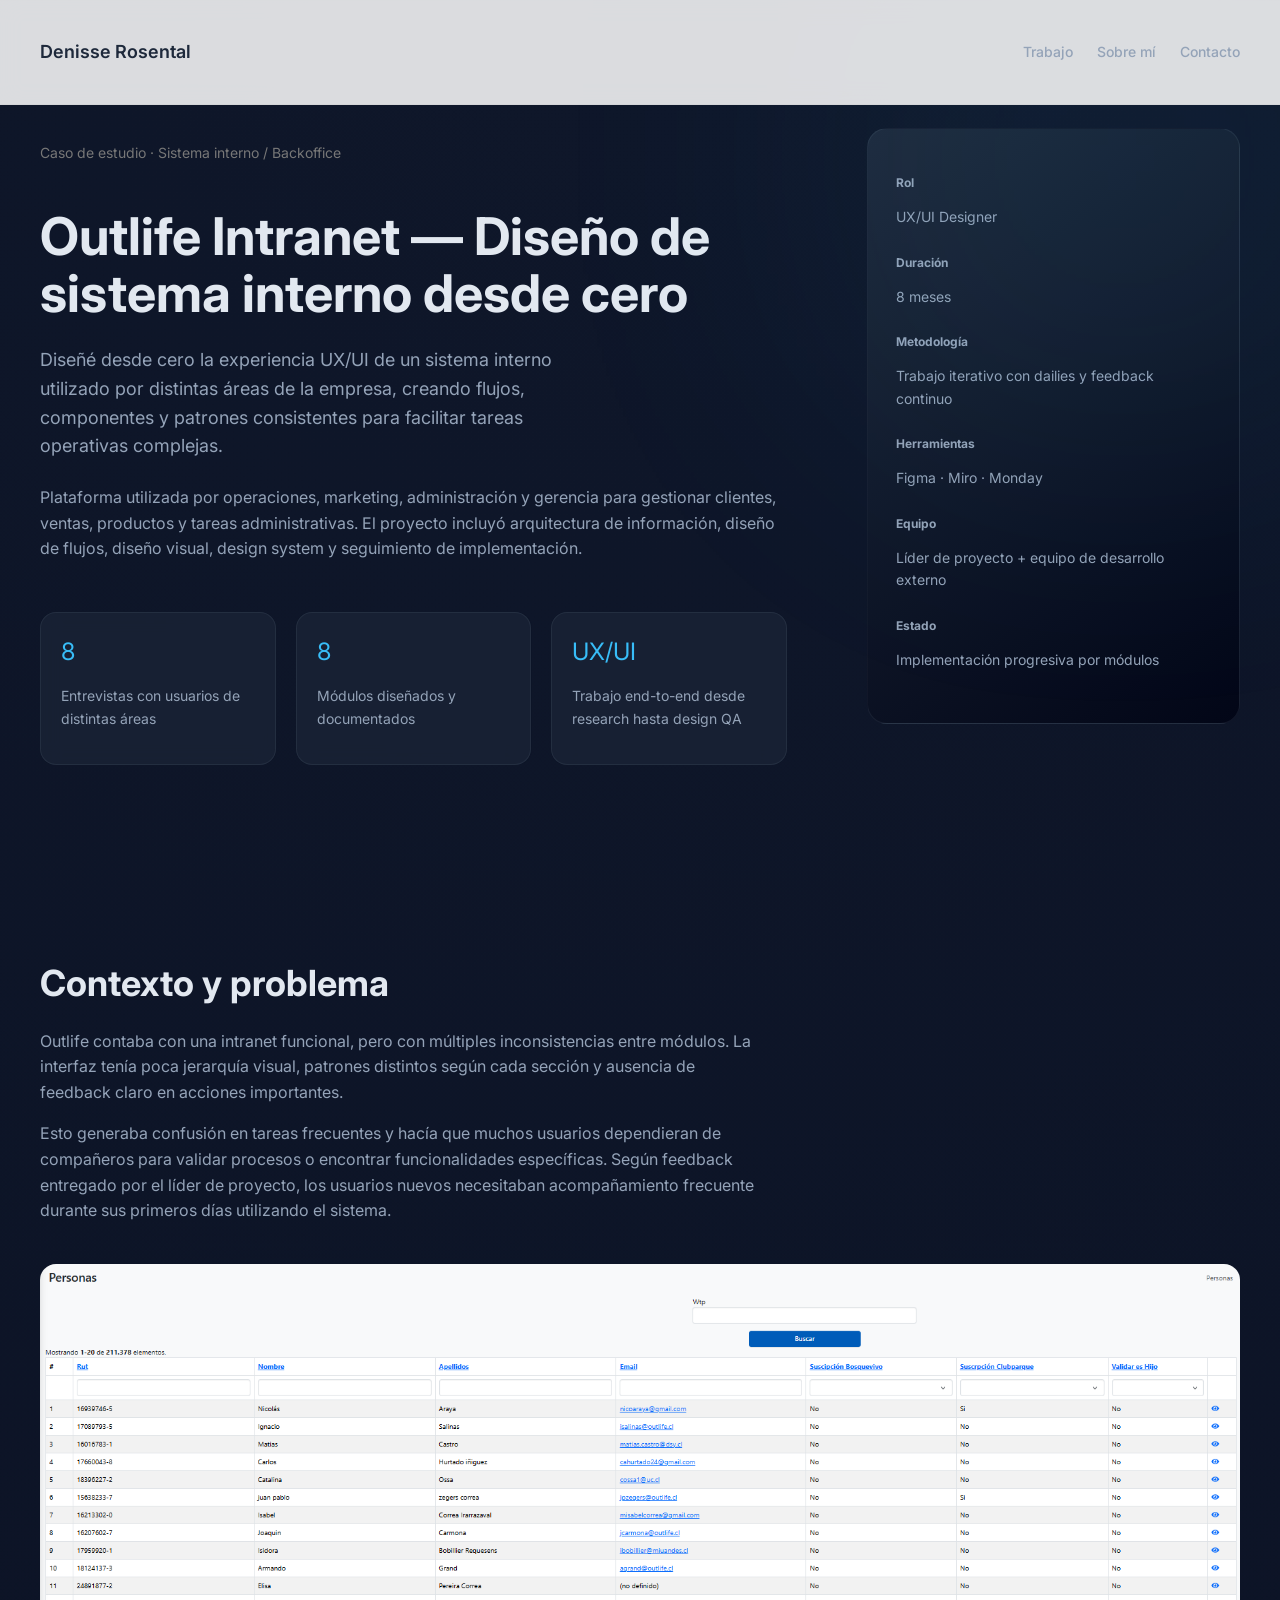
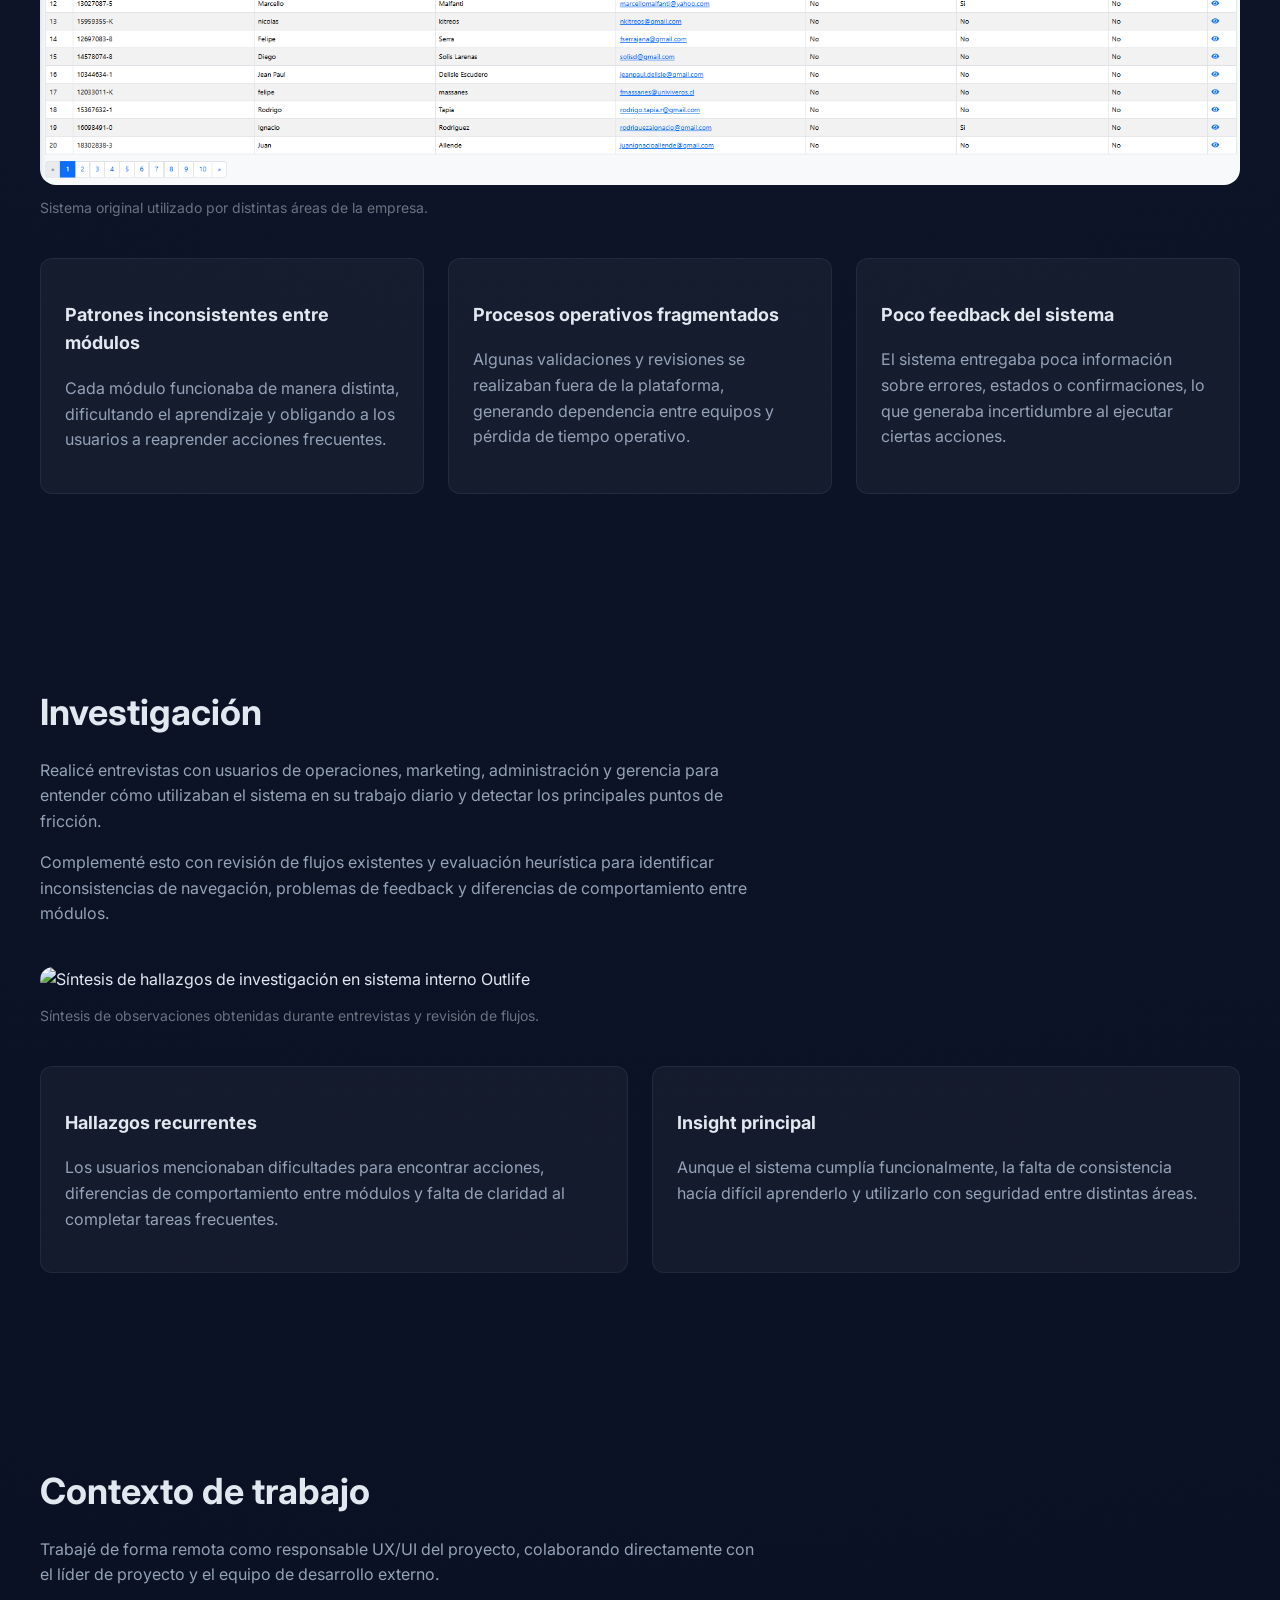
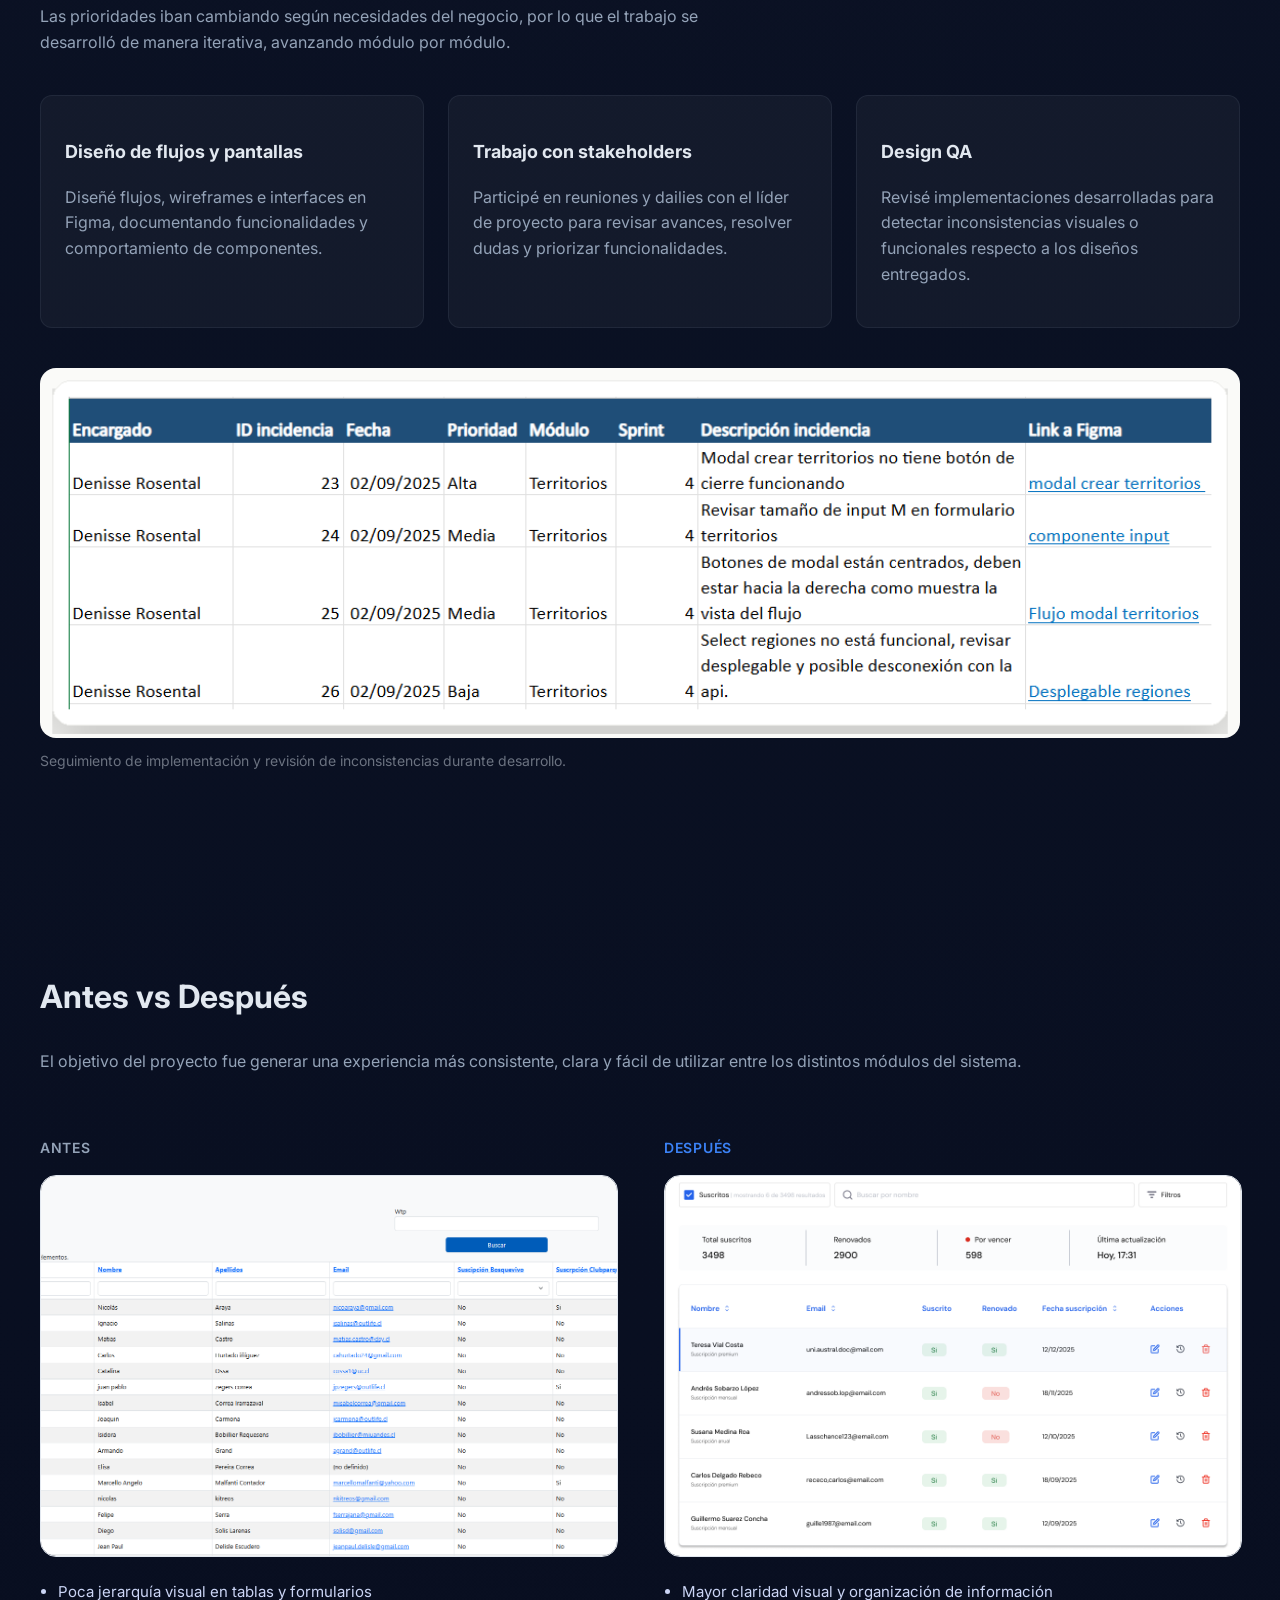
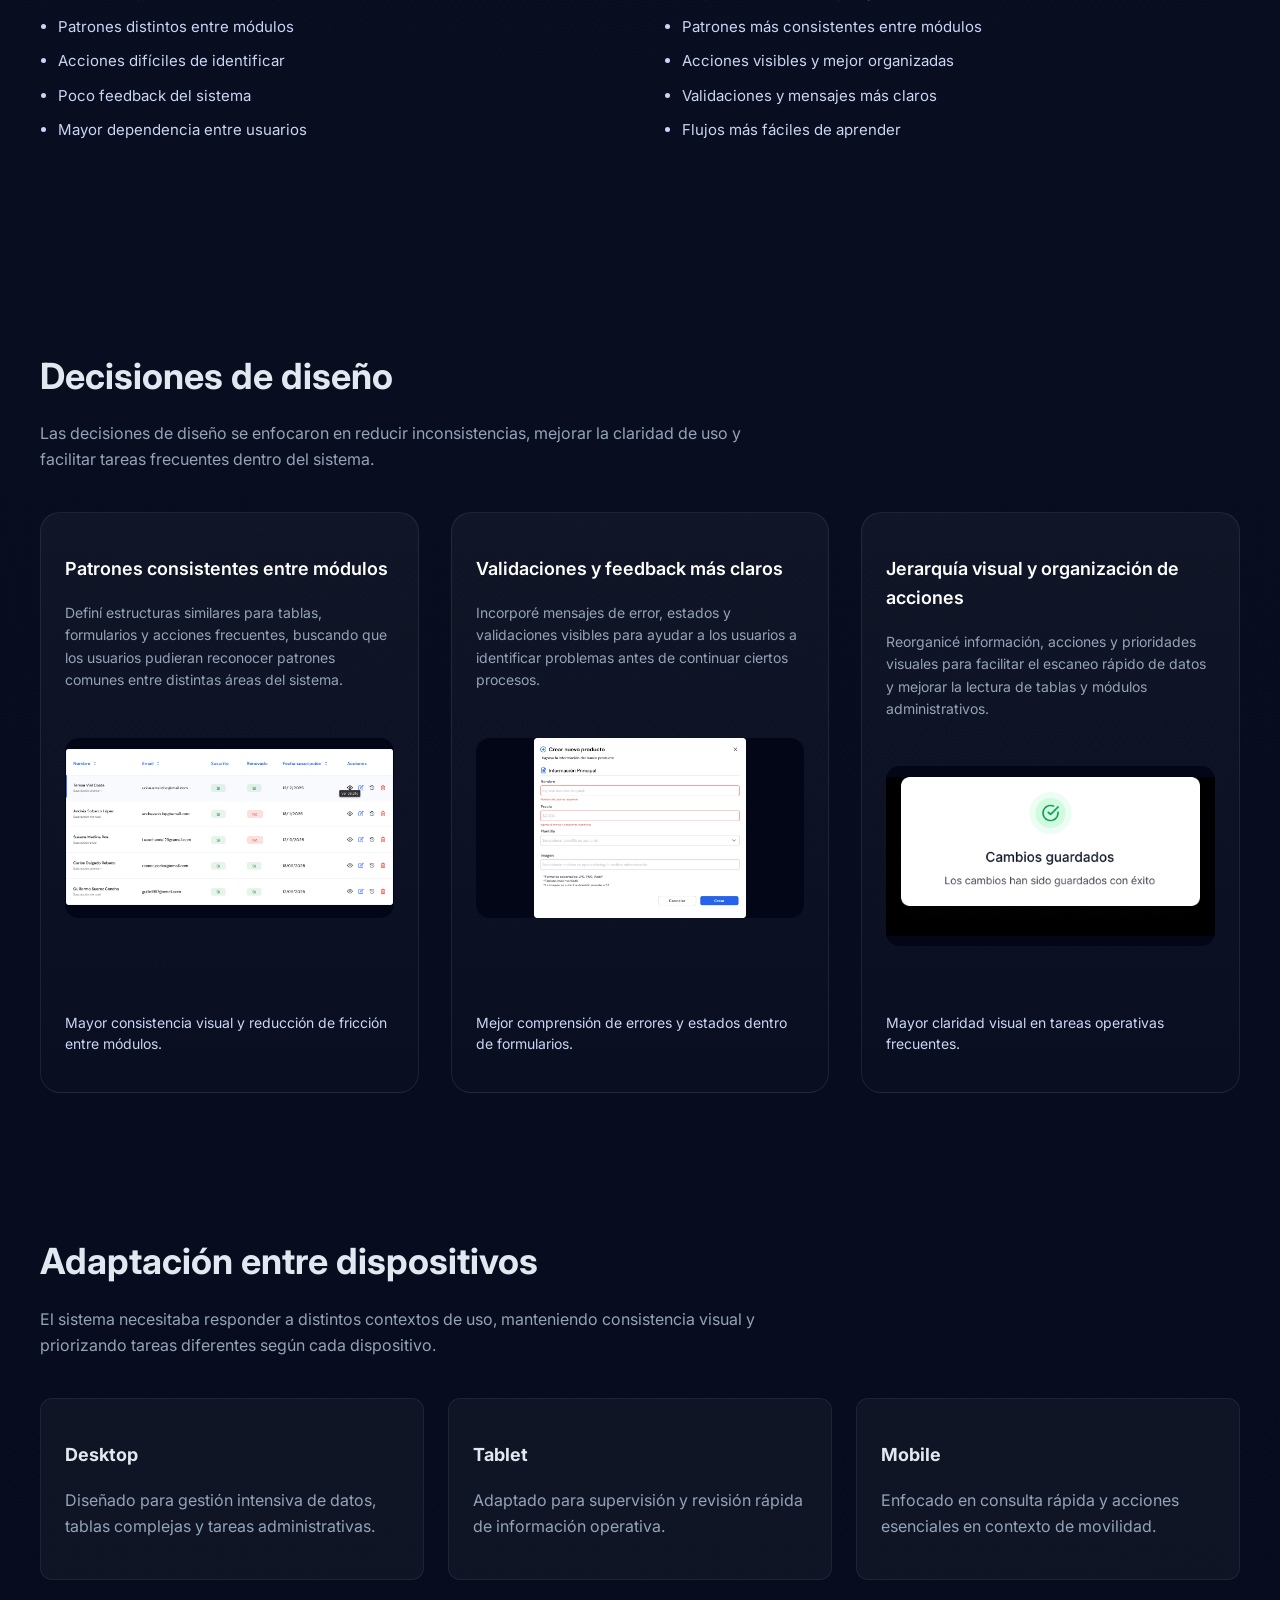
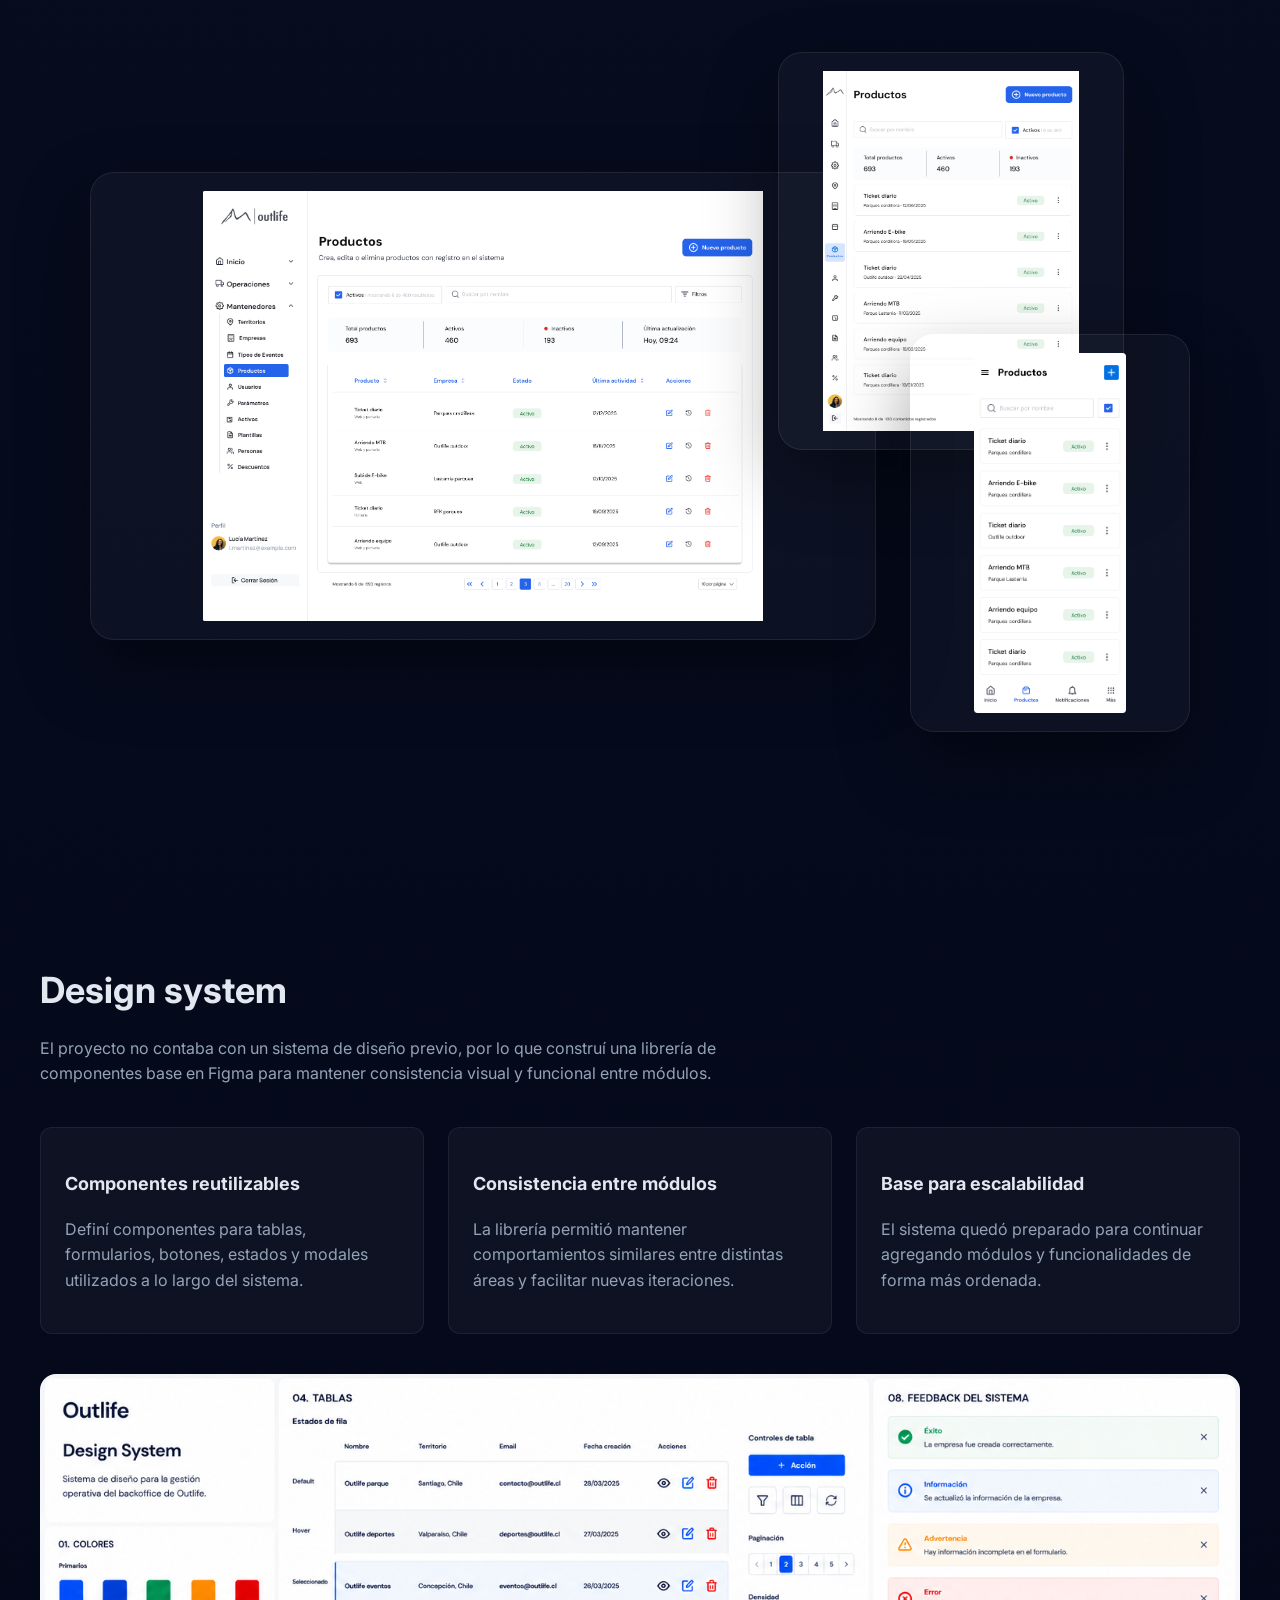
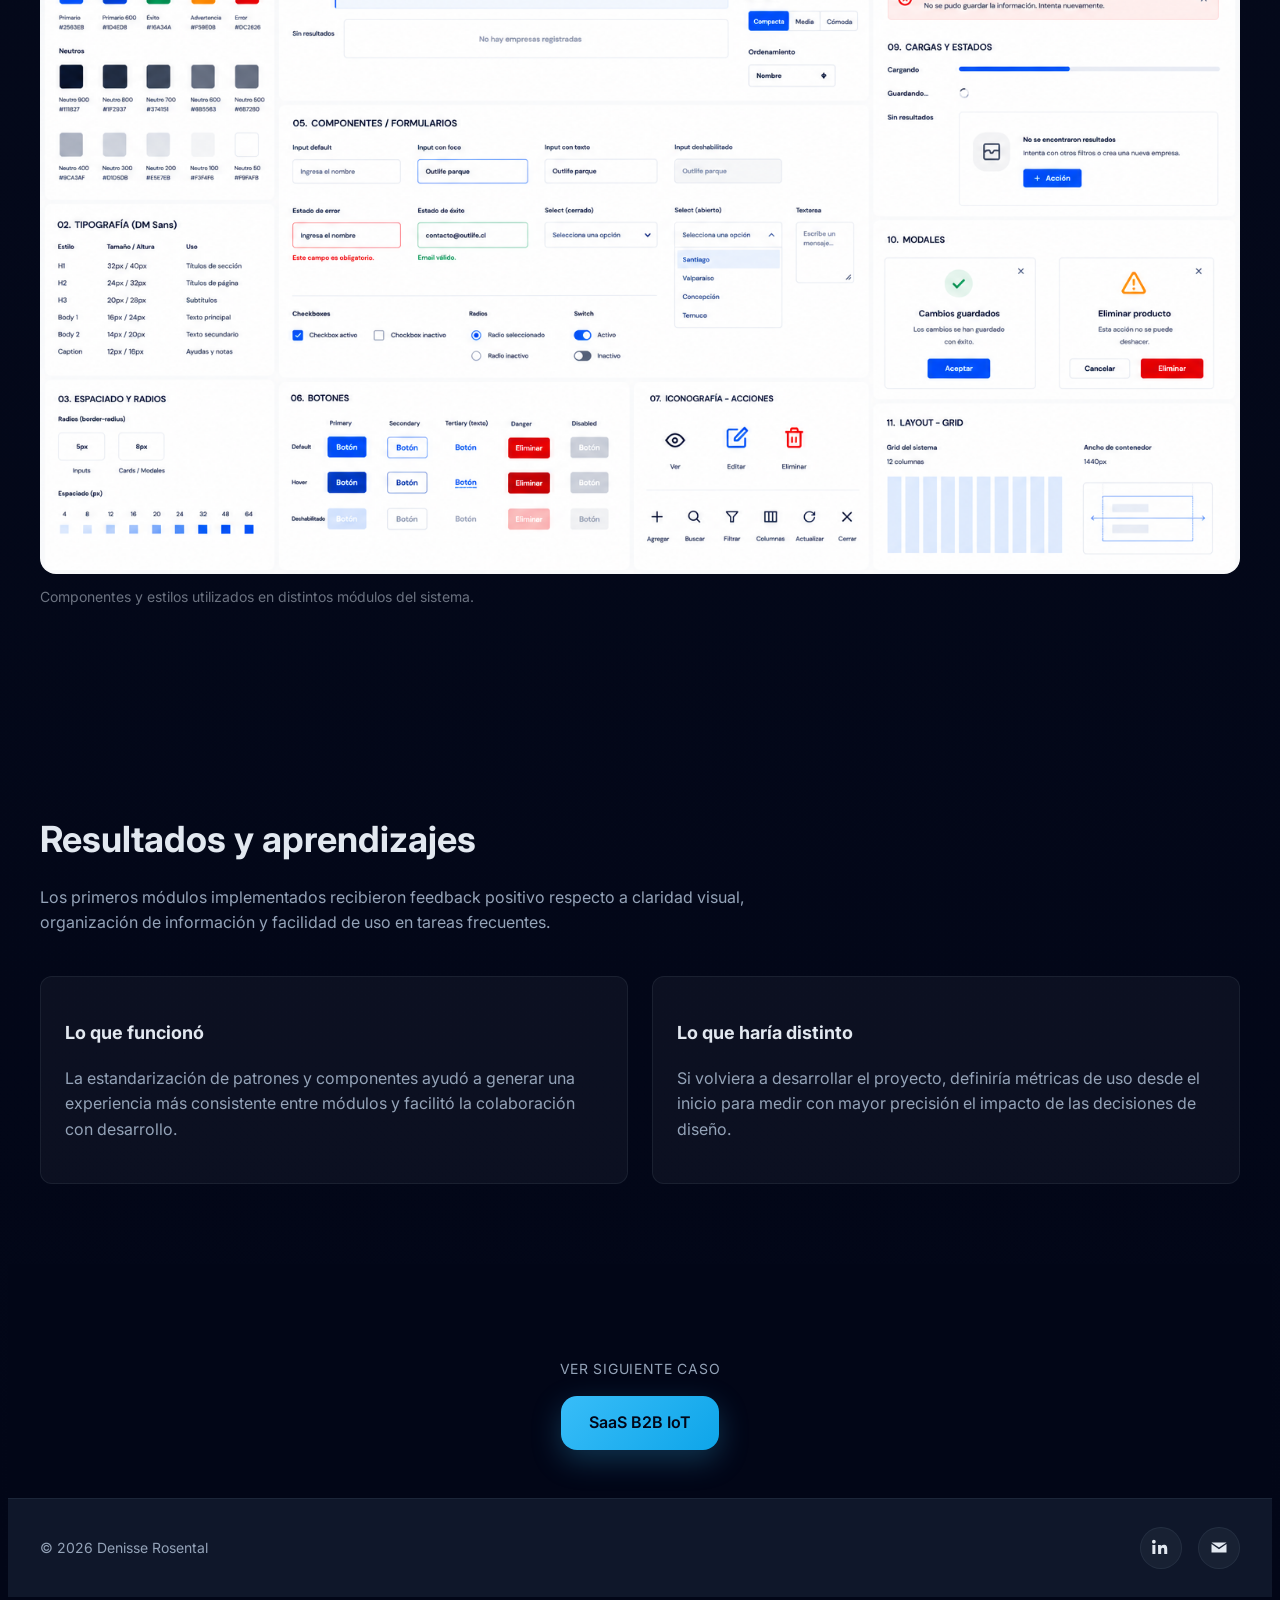
==== commit 26fbacf0: "Resolve merge conflicts" ====
--- a/case-1.html
+++ b/case-1.html
@@ -32,7 +32,6 @@
             </nav>
         </div>
     </header>
-
 
     <!-- HERO -->
     <section class="case-study-hero">
--- a/case-study-1.css
+++ b/case-study-1.css
@@ -1,3 +1,4 @@
+<<<<<<< HEAD
 /* =========================
    RESET
 ========================= */
@@ -864,4 +865,872 @@
         width: 100%;
         transform: none !important;
     }
+=======
+/* =========================
+   RESET
+========================= */
+* {
+    margin: 0;
+    padding: 0;
+    box-sizing: border-box;
+}
+
+/* =========================
+   TOKENS (BASE SYSTEM)
+========================= */
+:root {
+    --bg-primary: #020617;
+    --bg-secondary: #0f172a;
+    --bg-card: rgba(30, 41, 59, 0.6);
+
+    --text-primary: #e2e8f0;
+    --text-secondary: #94a3b8;
+
+    --accent: #38bdf8;
+
+    --border: rgba(148, 163, 184, 0.1);
+
+    --radius-md: 16px;
+    --radius-lg: 20px;
+
+    --space-xs: 8px;
+    --space-sm: 16px;
+    --space-md: 24px;
+    --space-lg: 48px;
+    --space-xl: 80px;
+}
+
+/* =========================
+   BASE
+========================= */
+body {
+    font-family: 'Inter', sans-serif;
+    background: radial-gradient(circle at top, #0f172a, #020617);
+    color: var(--text-primary);
+    line-height: 1.6;
+    overflow-x: hidden;
+}
+
+/* =========================
+   CONTAINER
+========================= */
+.container {
+    width: 100%;
+    max-width: 1200px;
+    margin: 0 auto;
+    padding: 0 32px;
+}
+
+/* =========================
+   HERO
+========================= */
+.case-study-hero {
+    padding: 120px 0 var(--space-xl);
+    position: relative;
+}
+
+.case-study-hero::after {
+    content: "";
+    position: absolute;
+    width: 500px;
+    height: 500px;
+    background: var(--accent);
+    filter: blur(160px);
+    opacity: 0.08;
+    top: -100px;
+    right: -100px;
+}
+
+.case-hero-grid {
+    display: grid;
+    grid-template-columns: 2fr 1fr;
+    gap: var(--space-xl);
+}
+
+/* TYPO HERO */
+.hero-title {
+    font-size: 52px;
+    line-height: 1.1;
+    margin-bottom: var(--space-md);
+}
+
+.hero-subtitle {
+    font-size: 18px;
+    color: var(--text-secondary);
+    max-width: 560px;
+}
+
+.case-context {
+    margin-top: var(--space-md);
+    color: var(--text-secondary);
+}
+
+/* =========================
+   METRICS (REUTILIZABLE)
+========================= */
+.metrics {
+    display: flex;
+    gap: 20px;
+    margin-top: 50px;
+}
+
+.metric-card {
+    background: var(--bg-card);
+    backdrop-filter: blur(10px);
+    padding: 24px;
+    border-radius: var(--radius-md);
+    flex: 1;
+    border: 1px solid var(--border);
+}
+
+.metric-card span {
+    font-size: 32px;
+    color: var(--accent);
+    display: block;
+}
+
+.metric-card p {
+    font-size: 14px;
+    color: var(--text-secondary);
+}
+
+/* =========================
+   META CARD
+========================= */
+.case-meta {
+    background: linear-gradient(145deg, #1e293b, #020617);
+    padding: 28px;
+    border-radius: var(--radius-lg);
+    border: 1px solid var(--border);
+    height: fit-content;
+}
+
+.meta-item {
+    margin-bottom: var(--space-md);
+}
+
+.meta-item h4 {
+    font-size: 12px;
+    color: var(--text-secondary);
+    margin-bottom: 4px;
+}
+
+.meta-item p {
+    font-size: 14px;
+}
+
+/* =========================
+   SECTIONS
+========================= */
+.case-section {
+    padding: var(--space-xl) 0;
+}
+
+.section-heading h2 {
+    font-size: 36px;
+    margin-bottom: var(--space-sm);
+}
+
+.section-heading p {
+    color: var(--text-secondary);
+    max-width: 720px;
+}
+
+/* =========================
+   CARDS (GLOBAL SYSTEM)
+========================= */
+.card {
+    background: rgba(255, 255, 255, 0.04);
+    padding: var(--space-md);
+    border-radius: 12px;
+    border: 1px solid var(--border);
+}
+
+/* =========================
+   GRID SYSTEM
+========================= */
+.grid-2 {
+    display: grid;
+    grid-template-columns: repeat(2, 1fr);
+    gap: var(--space-md);
+}
+
+.grid-3 {
+    display: grid;
+    grid-template-columns: repeat(3, 1fr);
+    gap: var(--space-md);
+}
+
+/* =========================
+   COMPARE (ANTES/DESPUÉS)
+========================= */
+.compare-grid {
+    display: grid;
+    grid-template-columns: 1fr 1fr;
+    gap: var(--space-xl);
+    margin-top: var(--space-lg);
+}
+
+.compare-item img {
+    width: 100%;
+    border-radius: 12px;
+}
+
+/* =========================
+   FLOW
+========================= */
+.flow-grid {
+    display: grid;
+    grid-template-columns: repeat(3, 1fr);
+    gap: var(--space-sm);
+}
+
+.flow-card img {
+    width: 100%;
+    border-radius: 12px;
+}
+
+/* =========================
+   FOUNDATIONS
+========================= */
+.foundations-grid {
+    display: grid;
+    grid-template-columns: repeat(3, 1fr);
+    gap: var(--space-md);
+}
+
+.foundation-card {
+    background: linear-gradient(145deg, #1e293b, #0f172a);
+    padding: var(--space-md);
+    border-radius: var(--radius-lg);
+    border: 1px solid var(--border);
+}
+
+/* =========================
+   IMAGES
+========================= */
+.project-image img {
+    width: 100%;
+    border-radius: 12px;
+}
+
+/* =========================
+   TYPO
+========================= */
+h2 {
+    font-size: 32px;
+}
+
+h3 {
+    font-size: 18px;
+}
+
+p {
+    color: var(--text-secondary);
+}
+
+/* =========================
+   FOOTER / CONTACT
+========================= */
+.contact-container {
+    text-align: center;
+    max-width: 600px;
+}
+
+.button {
+    display: inline-block;
+    background-color: var(--accent);
+    color: white;
+    padding: 1rem 2rem;
+    border-radius: 100px;
+    transition: 0.2s;
+}
+
+.button:hover {
+    transform: translateY(-2px);
+}
+
+/* =========================
+   RESPONSIVE
+========================= */
+@media (max-width: 900px) {
+
+    .case-hero-grid,
+    .grid-2,
+    .grid-3,
+    .flow-grid,
+    .foundations-grid,
+    .compare-grid {
+        grid-template-columns: 1fr;
+    }
+
+    .metrics {
+        flex-direction: column;
+    }
+
+    .hero-title {
+        font-size: 40px;
+    }
+}
+
+.case-image {
+    margin-top: 40px;
+}
+
+.case-image img {
+    width: 100%;
+    height: auto;
+    border-radius: 16px;
+    display: block;
+}
+
+.case-image-caption {
+    margin-top: 12px;
+    font-size: 14px;
+    color: #6b7280;
+    line-height: 1.5;
+}
+
+/* --- HEADER CONSISTENTE --- */
+.header {
+    position: sticky;
+    top: 0;
+    z-index: 1000;
+
+    background: rgba(255, 255, 255, 0.9);
+    backdrop-filter: blur(8px);
+
+    border-bottom: 1px solid rgba(0, 0, 0, 0.05);
+}
+
+/* contenedor interno */
+.nav-container {
+    display: flex;
+    justify-content: space-between;
+    align-items: center;
+
+    padding: 16px 0;
+}
+
+/* links */
+.nav a {
+    text-decoration: none;
+    color: #111;
+    margin-left: 24px;
+    font-weight: 500;
+}
+
+.header {
+    position: fixed;
+    top: 0;
+    left: 0;
+    width: 100%;
+    background: rgba(255, 255, 255, 0.85);
+    backdrop-filter: blur(12px);
+    border-bottom: 1px solid rgba(0, 0, 0, 0.03);
+    z-index: 100;
+    transition: transform 0.3s ease;
+}
+
+.nav-container {
+    display: flex;
+    justify-content: space-between;
+    align-items: center;
+    height: 72px;
+}
+
+.logo {
+    font-weight: 600;
+    font-size: 1.125rem;
+    color: #1e293b;
+    text-decoration: none;
+}
+
+.nav {
+    display: flex;
+    gap: var(--spacing-md);
+}
+
+.nav a {
+    font-size: 0.875rem;
+    font-weight: 500;
+    color: var(--text-secondary);
+}
+
+.nav a:hover {
+    color: #1e293b;
+}
+
+/* Home Hero */
+.hero {
+    min-height: 100vh;
+    display: flex;
+    flex-direction: column;
+    justify-content: center;
+    padding-top: 80px;
+}
+
+.role-tag {
+    display: inline-block;
+    font-size: 0.875rem;
+    font-weight: 600;
+    color: var(--text-secondary);
+    text-transform: uppercase;
+    letter-spacing: 0.05em;
+    margin-bottom: var(--spacing-md);
+    padding: 0.25rem 0.75rem;
+    border: 1px solid var(--border-color);
+    border-radius: 100px;
+    background-color: var(--surface-color);
+}
+
+
+
+.hero-scroll {
+    margin-top: var(--spacing-xl);
+    display: inline-flex;
+    align-items: center;
+    gap: 0.75rem;
+    font-size: 0.875rem;
+    color: var(--text-tertiary);
+}
+
+.scroll-arrow {
+    animation: bounce 2s infinite;
+}
+
+@keyframes bounce {
+
+    0%,
+    20%,
+    50%,
+    80%,
+    100% {
+        transform: translateY(0);
+    }
+
+    40% {
+        transform: translateY(5px);
+    }
+
+    60% {
+        transform: translateY(3px);
+    }
+}
+
+.eyebrow {
+    font-size: 14px;
+    color: #777;
+    margin-bottom: 10px;
+}
+
+/* =========================
+   CTA SOBRE FOOTER
+========================= */
+.next-case {
+    text-align: center;
+    padding: var(--space-xl) var(--space-md) var(--space-lg);
+    background: var(--bg-primary);
+}
+
+.next-case-label {
+    font-size: 14px;
+    color: var(--text-secondary);
+    margin-bottom: var(--space-sm);
+    letter-spacing: 0.05em;
+    text-transform: uppercase;
+}
+
+.next-case-btn {
+    display: inline-block;
+    padding: 14px 28px;
+    border-radius: var(--radius-md);
+
+    background: linear-gradient(135deg, var(--accent), #0ea5e9);
+    color: #020617;
+    font-weight: 600;
+    text-decoration: none;
+
+    transition: all 0.25s ease;
+    box-shadow: 0 10px 30px rgba(56, 189, 248, 0.25);
+}
+
+.next-case-btn:hover {
+    transform: translateY(-2px);
+    box-shadow: 0 14px 40px rgba(56, 189, 248, 0.35);
+}
+
+/* =========================
+   FOOTER
+========================= */
+.footer {
+    background: var(--bg-secondary);
+    border-top: 1px solid var(--border);
+    padding: var(--space-md);
+}
+
+.footer-content {
+    max-width: 1200px;
+    margin: 0 auto;
+
+    display: flex;
+    align-items: center;
+    justify-content: space-between;
+    gap: var(--space-md);
+
+    flex-wrap: wrap;
+}
+
+.footer-copy {
+    color: var(--text-secondary);
+    font-size: 14px;
+}
+
+.footer-links {
+    display: flex;
+    gap: var(--space-sm);
+}
+
+.footer-links a {
+    display: flex;
+    align-items: center;
+    justify-content: center;
+
+    width: 40px;
+    height: 40px;
+
+    border-radius: 50%;
+    background: var(--bg-card);
+    color: var(--text-primary);
+
+    transition: all 0.25s ease;
+    border: 1px solid var(--border);
+}
+
+.footer-links a:hover {
+    color: var(--accent);
+    border-color: var(--accent);
+    transform: translateY(-2px);
+}
+
+.footer-links svg {
+    width: 18px;
+    height: 18px;
+}
+
+.before-after {
+    padding: 80px 0;
+}
+
+.comparison-grid {
+    display: grid;
+    grid-template-columns: 1fr 1fr;
+    gap: 48px;
+    margin-top: 48px;
+}
+
+.comparison-card {
+    display: flex;
+    flex-direction: column;
+}
+
+.label {
+    font-size: 14px;
+    font-weight: 600;
+    margin-bottom: 16px;
+    text-transform: uppercase;
+    letter-spacing: 0.05em;
+}
+
+.label.before {
+    color: #94a3b8;
+    /* gris frío */
+}
+
+.label.after {
+    color: #3b82f6;
+    /* azul principal */
+}
+
+/* 🔑 SOLUCIÓN ALTURA IGUAL */
+.image-container {
+    width: 100%;
+    height: 380px;
+    border-radius: 16px;
+    overflow: hidden;
+    border: 1px solid #e2e8f0;
+    background: #0f172a;
+}
+
+.image-container img {
+    width: 100%;
+    height: 100%;
+    object-fit: cover;
+}
+
+/* LISTAS */
+.comparison-list {
+    margin-top: 24px;
+    padding-left: 18px;
+    display: flex;
+    flex-direction: column;
+    gap: 12px;
+}
+
+.comparison-list li {
+    font-size: 15px;
+    color: #cbd5f5;
+    line-height: 1.5;
+}
+
+/* RESPONSIVE */
+@media (max-width: 768px) {
+    .comparison-grid {
+        grid-template-columns: 1fr;
+    }
+
+    .image-container {
+        height: 260px;
+    }
+}
+
+/* SECTION */
+.decisions-section {
+    padding: 80px 0;
+}
+
+/* GRID (aislado) */
+.decisions-section .decisions-grid {
+    display: grid;
+    grid-template-columns: repeat(3, 1fr);
+    gap: 32px;
+    margin-top: 40px;
+}
+
+/* CARD */
+.decisions-section .decision-card {
+    display: flex;
+    flex-direction: column;
+    height: 100%;
+
+    padding: 24px;
+    border-radius: 20px;
+
+    background: linear-gradient(180deg,
+            rgba(255, 255, 255, 0.04),
+            rgba(255, 255, 255, 0.01));
+
+    border: 1px solid rgba(255, 255, 255, 0.08);
+
+    transition: transform 0.3s ease, border 0.3s ease;
+}
+
+.decisions-section .decision-card:hover {
+    transform: translateY(-6px);
+    border: 1px solid rgba(59, 130, 246, 0.4);
+}
+
+/* HEADER */
+.decisions-section .decision-header {
+    margin-bottom: 16px;
+}
+
+.decisions-section .decision-header h3 {
+    font-size: 18px;
+    font-weight: 600;
+    color: #ffffff;
+}
+
+.decisions-section .decision-header p {
+    font-size: 14px;
+    color: #94a3b8;
+    margin-top: 4px;
+}
+
+/* 🔑 MEDIA (TOTALMENTE AISLADO) */
+.decisions-section .decision-media {
+    width: 100%;
+    height: 180px;
+
+    margin: 16px 0;
+
+    border-radius: 14px;
+    overflow: hidden;
+
+    background: #020617;
+
+    display: flex;
+    align-items: center;
+    justify-content: center;
+}
+
+.decisions-section .decision-media img {
+    width: 100%;
+    height: 100%;
+    object-fit: contain;
+}
+
+/* CAPTION */
+.decisions-section .decision-caption {
+    font-size: 14px;
+    color: #cbd5f5;
+    line-height: 1.5;
+    margin-top: auto;
+}
+
+/* RESPONSIVE */
+@media (max-width: 1024px) {
+    .decisions-section .decisions-grid {
+        grid-template-columns: 1fr 1fr;
+    }
+}
+
+@media (max-width: 768px) {
+    .decisions-section .decisions-grid {
+        grid-template-columns: 1fr;
+    }
+
+    .decisions-section .decision-media {
+        height: 200px;
+    }
+}
+
+.system-case1 {
+    color: white;
+    font-size: 14px;
+    margin-top: 10px;
+    line-height: 1.5;
+}
+
+/* CROSS PLATFORM */
+
+/* =========================
+   CROSS PLATFORM SECTION
+========================= */
+
+.cross-platform-section {
+    background: transparent;
+}
+
+.cross-platform-principles {
+    display: grid;
+    grid-template-columns: repeat(3, 1fr);
+    gap: 24px;
+    margin-top: 40px;
+}
+
+/* =========================
+   CROSS PLATFORM SECTION
+========================= */
+
+.cross-platform-section {
+    background: transparent;
+}
+
+/* ===== DEVICE STACK SHOWCASE ===== */
+
+.cross-platform-stack {
+    position: relative;
+    margin-top: 72px;
+    min-height: 720px;
+    max-width: 1100px;
+    margin-left: auto;
+    margin-right: auto;
+}
+
+.desktop-device,
+.tablet-device,
+.mobile-device {
+    position: absolute;
+    background: rgba(255, 255, 255, 0.03);
+    border: 1px solid rgba(255, 255, 255, 0.08);
+    border-radius: 24px;
+    padding: 18px;
+    box-shadow: 0 30px 70px rgba(0, 0, 0, 0.35);
+    transition: transform 0.35s ease;
+}
+
+.desktop-device:hover,
+.tablet-device:hover,
+.mobile-device:hover {
+    transform: translateY(-8px);
+}
+
+.desktop-device img,
+.tablet-device img,
+.mobile-device img {
+    width: 100%;
+    display: block;
+    object-fit: contain;
+    border-radius: 14px;
+}
+
+/* Desktop */
+.desktop-device {
+    width: 68%;
+    left: 0;
+    top: 120px;
+    z-index: 1;
+}
+
+.desktop-device img {
+    max-height: 430px;
+}
+
+/* Tablet */
+.tablet-device {
+    width: 28%;
+    right: 6%;
+    top: 0;
+    z-index: 2;
+}
+
+.tablet-device img {
+    max-height: 360px;
+}
+
+/* Mobile */
+.mobile-device {
+    width: 22%;
+    right: 0;
+    bottom: 40px;
+    z-index: 3;
+}
+
+.mobile-device img {
+    max-height: 360px;
+}
+
+.device-legend {
+    margin-top: 40px;
+    display: flex;
+    justify-content: center;
+    gap: 32px;
+    flex-wrap: wrap;
+    font-size: 14px;
+    font-weight: 600;
+    opacity: 0.85;
+}
+
+.device-legend span {
+    color: inherit;
+}
+
+@media (max-width: 1024px) {
+    .cross-platform-stack {
+        position: static;
+        min-height: auto;
+        display: flex;
+        flex-direction: column;
+        gap: 24px;
+    }
+
+    .desktop-device,
+    .tablet-device,
+    .mobile-device {
+        position: static;
+        width: 100%;
+        transform: none !important;
+    }
+>>>>>>> eda702f4bcaa8a9d0ec9fb44cd87dc635a394996
 }
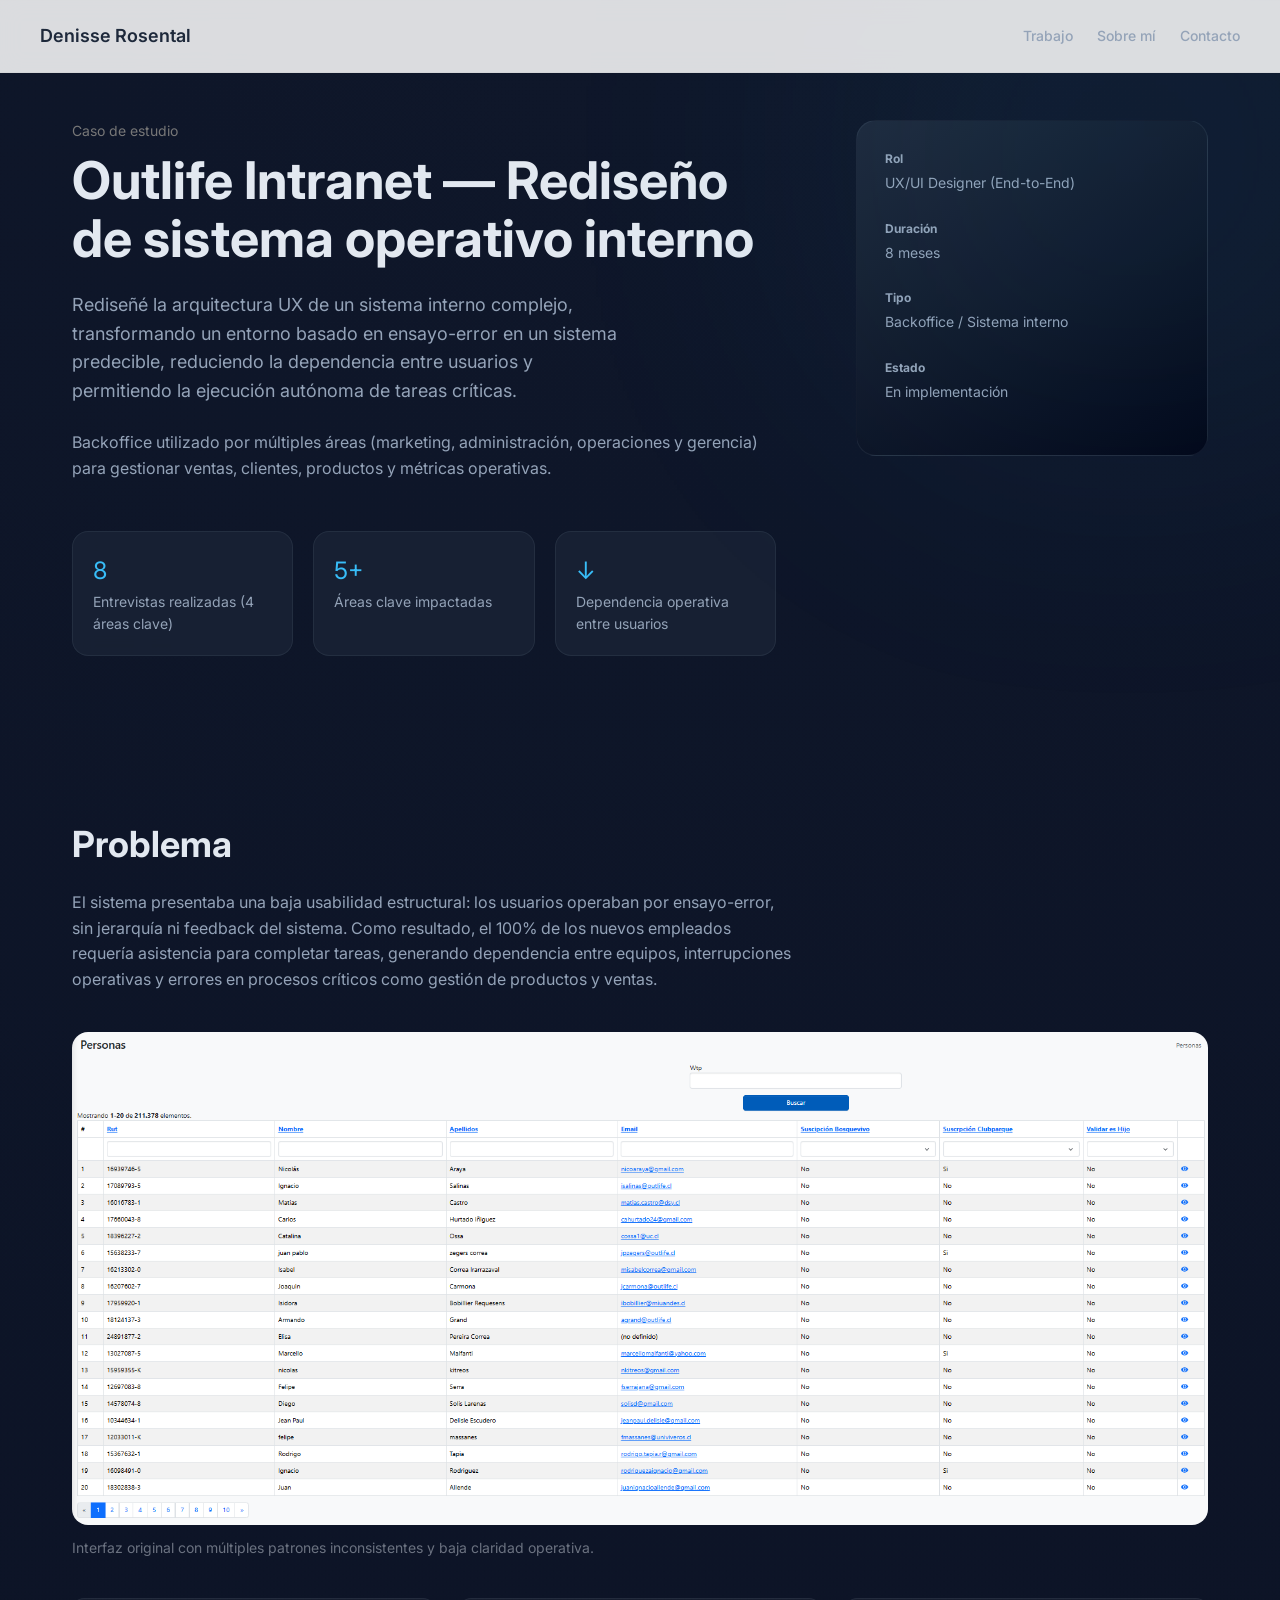
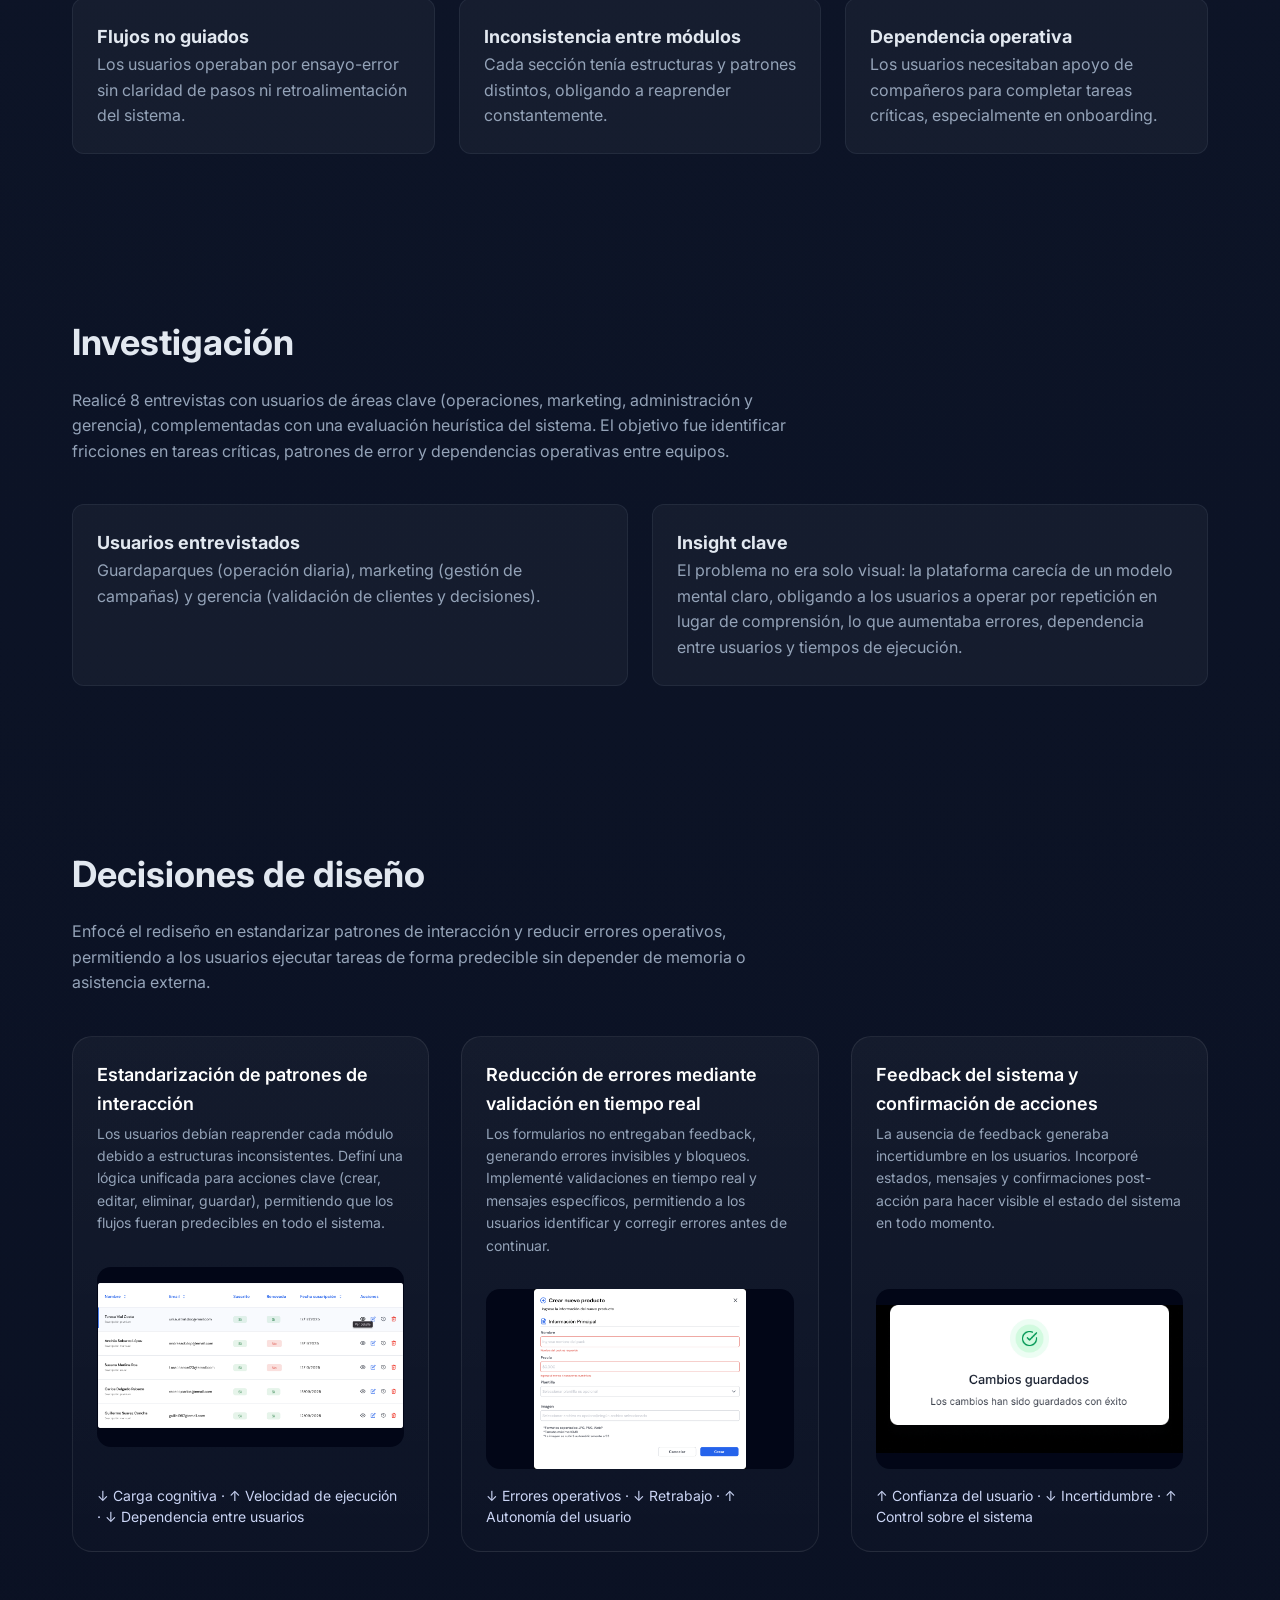
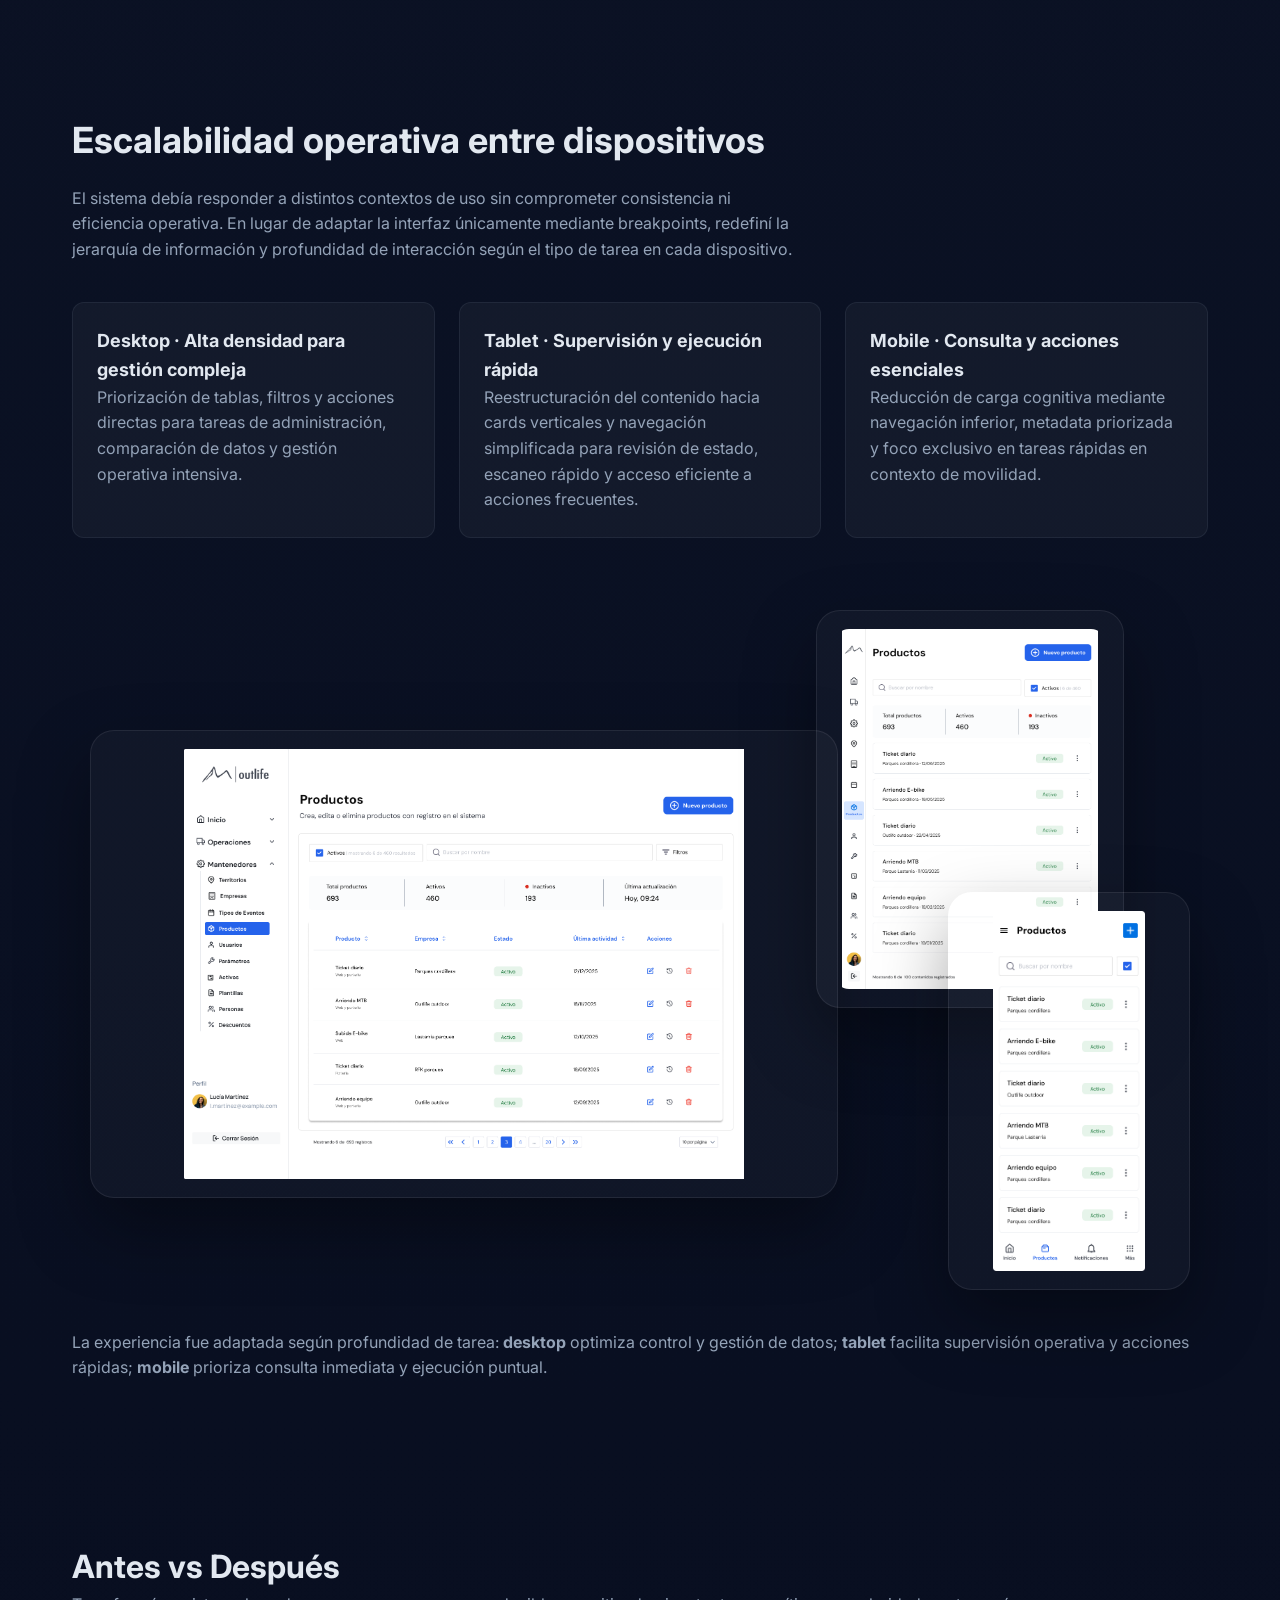
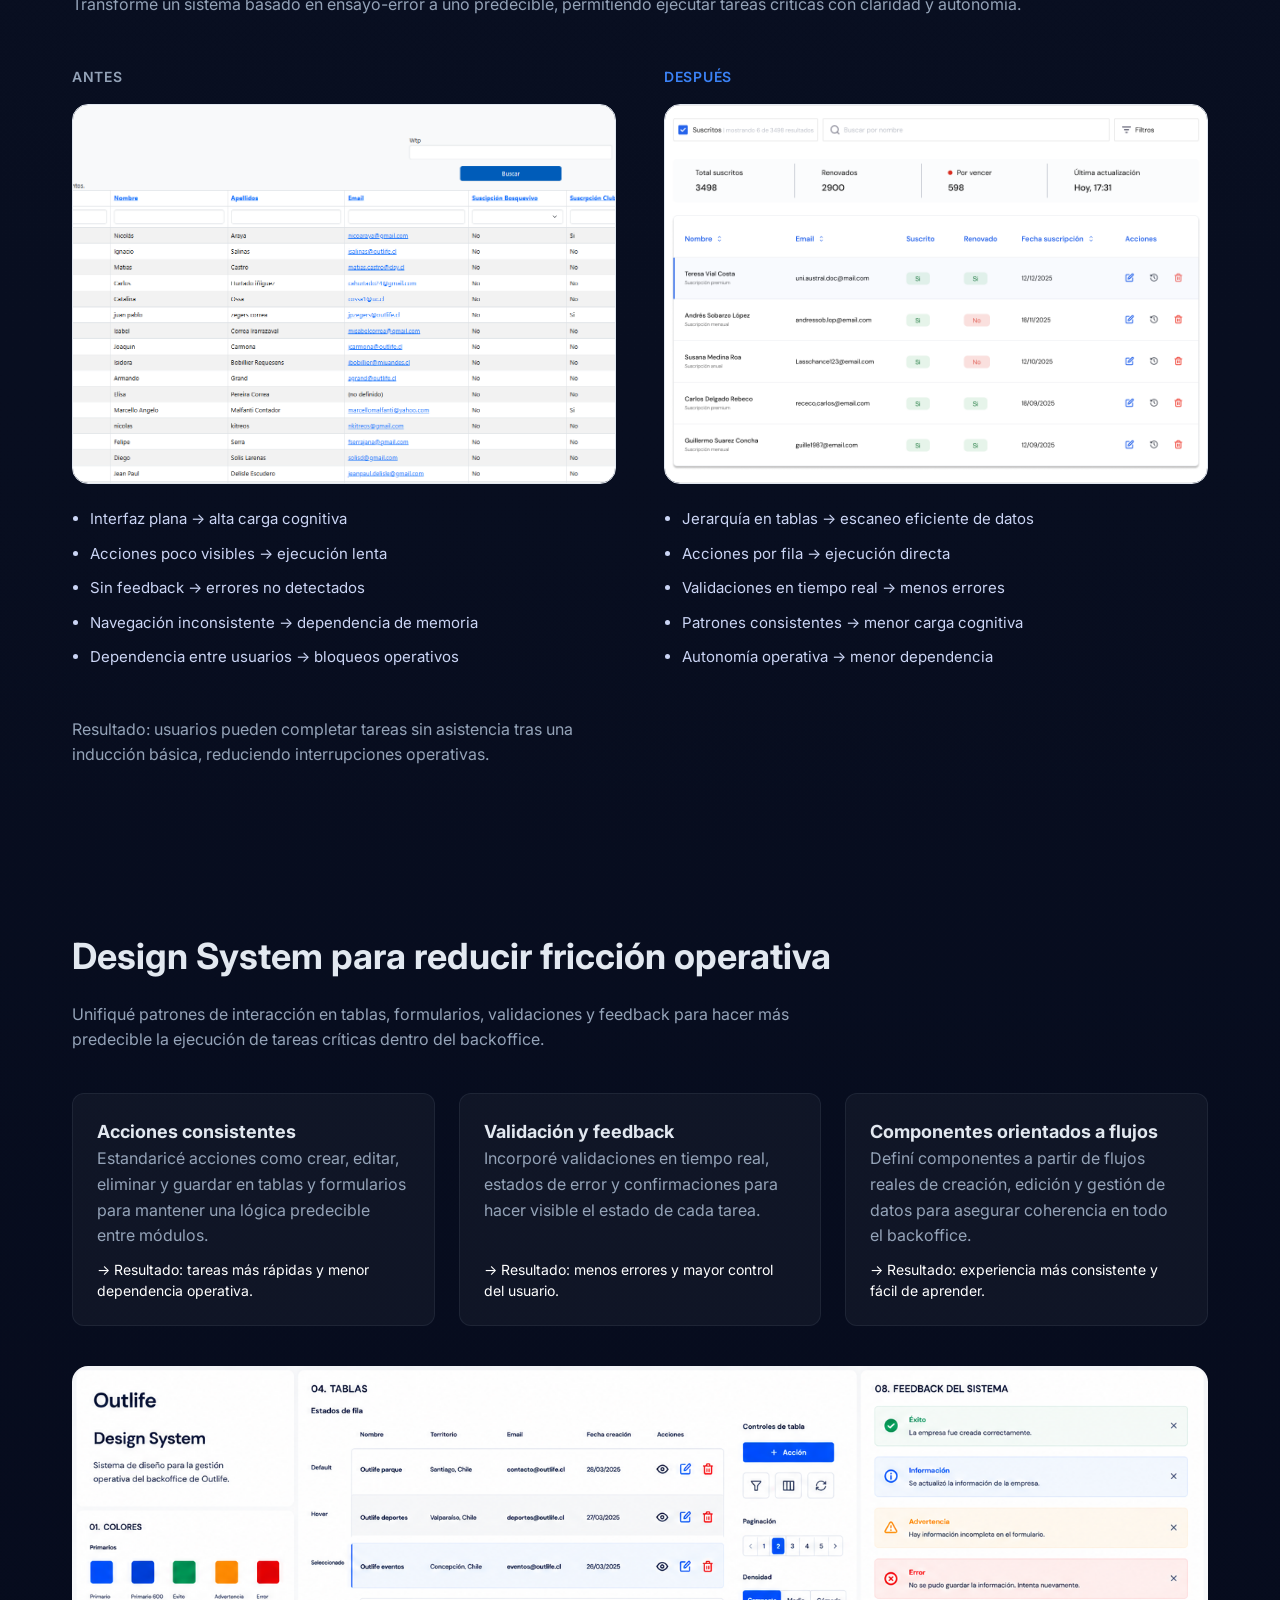
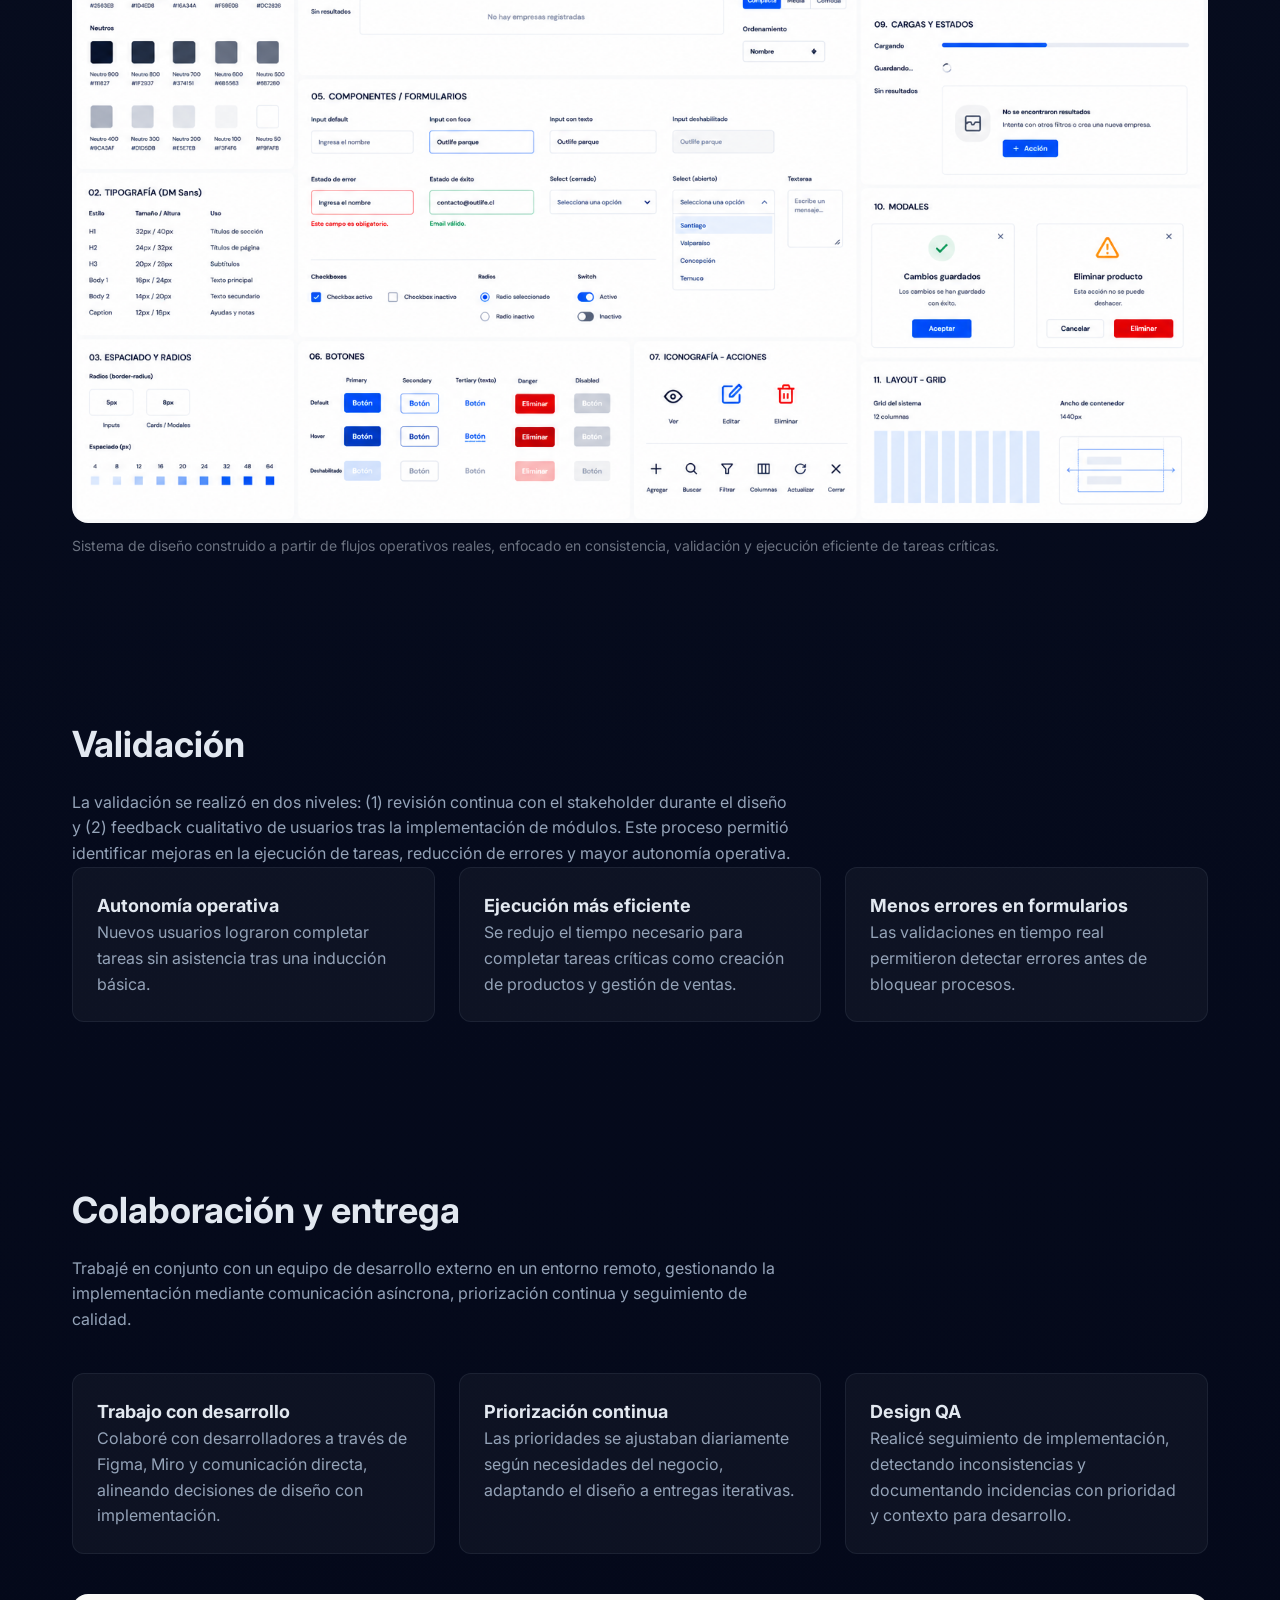
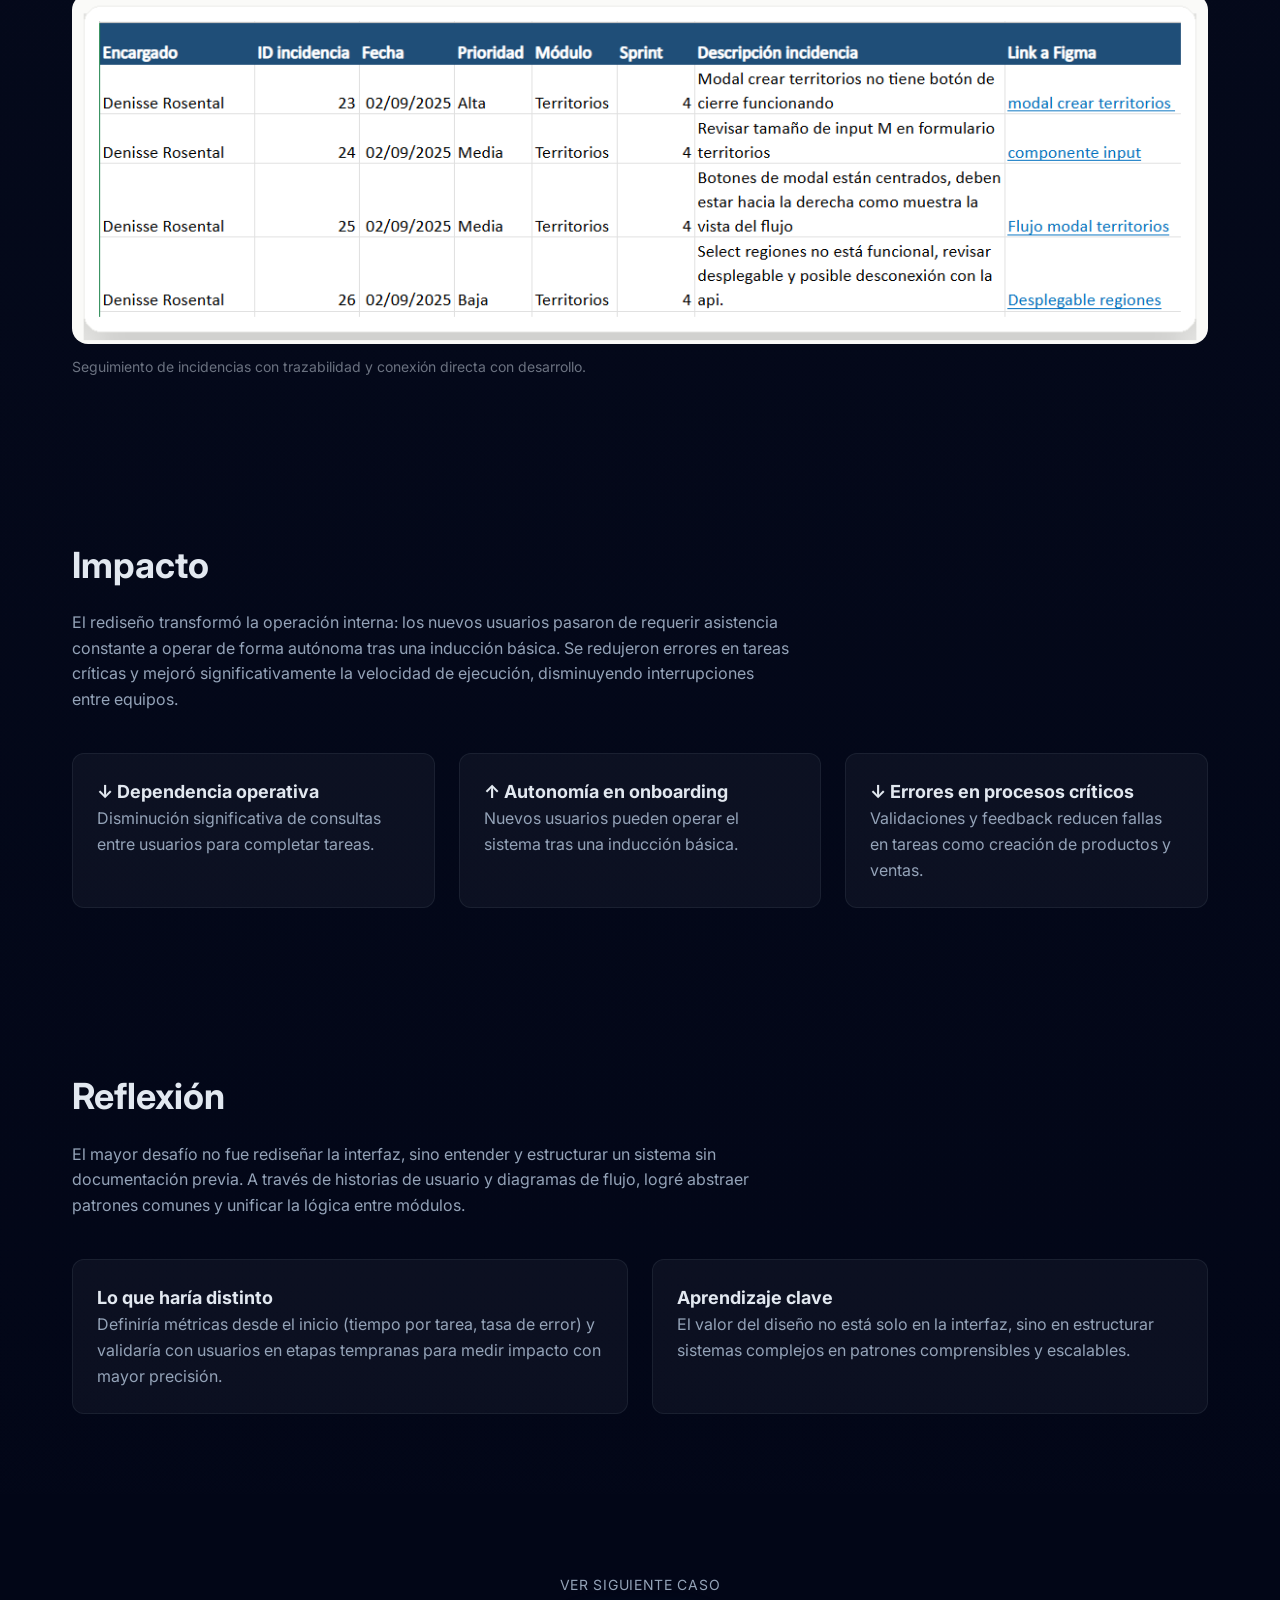
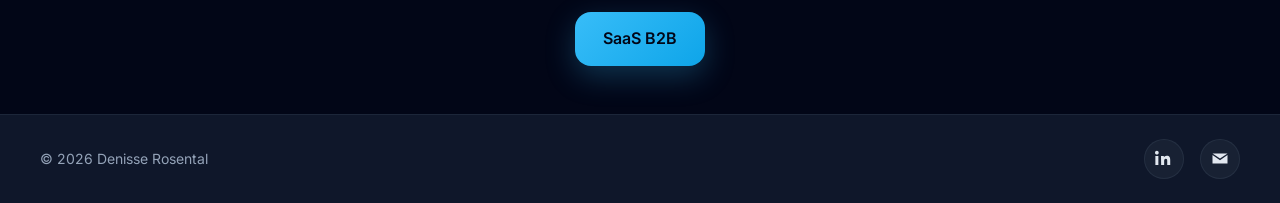
==== commit 3a240e7a: "Restore clean portfolio" ====
--- a/case-1.html
+++ b/case-1.html
@@ -4,27 +4,20 @@
 <head>
     <meta charset="UTF-8">
     <meta name="viewport" content="width=device-width, initial-scale=1.0">
-    <title>Outlife Intranet — Caso de estudio UX/UI · Denisse Rosental</title>
-
+    <title>Outlife — Caso de estudio UX/UI | Denisse Rosental</title>
     <meta name="description"
-        content="Caso de estudio UX/UI: diseño desde cero de sistema interno para gestión operativa, clientes y productos en Outlife.">
-
+        content="Caso de estudio UX/UI de Outlife: rediseño de plataforma interna compleja para operaciones, servicios, clientes y administración del negocio.">
     <link rel="preconnect" href="https://fonts.googleapis.com">
     <link rel="preconnect" href="https://fonts.gstatic.com" crossorigin>
-
     <link href="https://fonts.googleapis.com/css2?family=Inter:wght@300;400;500;600;700;800&display=swap"
         rel="stylesheet">
-
     <link rel="stylesheet" href="case-study-1.css">
 </head>
 
 <body>
-
-    <!-- HEADER -->
     <header class="header">
         <div class="container nav-container">
             <a href="index.html" class="logo">Denisse Rosental</a>
-
             <nav class="nav">
                 <a href="index.html#work">Trabajo</a>
                 <a href="index.html#about">Sobre mí</a>
@@ -38,53 +31,50 @@
         <div class="container case-hero-grid">
 
             <div>
-
-                <p class="eyebrow">
-                    Caso de estudio · Sistema interno / Backoffice
-                </p>
-
+                <p class="eyebrow">Caso de estudio</p>
                 <h1 class="hero-title">
-                    Outlife Intranet — Diseño de sistema interno desde cero
+
+                    Outlife Intranet — Rediseño de sistema operativo interno
+
                 </h1>
 
                 <p class="hero-subtitle">
-                    Diseñé desde cero la experiencia UX/UI de un sistema interno utilizado por distintas áreas de la empresa,
-                    creando flujos, componentes y patrones consistentes para facilitar tareas operativas complejas.
+
+                    Rediseñé la arquitectura UX de un sistema interno complejo, transformando un entorno basado en
+                    ensayo-error en un sistema predecible, reduciendo la dependencia entre usuarios y permitiendo la
+                    ejecución autónoma de tareas críticas.
+
                 </p>
 
                 <p class="case-context">
-                    Plataforma utilizada por operaciones, marketing, administración y gerencia
-                    para gestionar clientes, ventas, productos y tareas administrativas.
-                    El proyecto incluyó arquitectura de información, diseño de flujos,
-                    diseño visual, design system y seguimiento de implementación.
+                    Backoffice utilizado por múltiples áreas (marketing, administración, operaciones y gerencia) para
+                    gestionar ventas, clientes, productos y métricas operativas.
                 </p>
 
                 <div class="metrics">
-
                     <div class="metric-card">
                         <span>8</span>
-                        <p>Entrevistas con usuarios de distintas áreas</p>
-                    </div>
+                        <p>Entrevistas realizadas (4 áreas clave)</p>
+                    </div>
+
+
 
                     <div class="metric-card">
-                        <span>8</span>
-                        <p>Módulos diseñados y documentados</p>
-                    </div>
-
+                        <span>5+</span>
+                        <p>Áreas clave impactadas</p>
+
+                    </div>
                     <div class="metric-card">
-                        <span>UX/UI</span>
-                        <p>Trabajo end-to-end desde research hasta design QA</p>
-                    </div>
-
-                </div>
-
+                        <span>↓</span>
+                        <p>Dependencia operativa entre usuarios</p>
+                    </div>
+                </div>
             </div>
 
             <div class="case-meta">
-
                 <div class="meta-item">
                     <h4>Rol</h4>
-                    <p>UX/UI Designer</p>
+                    <p>UX/UI Designer (End-to-End)</p>
                 </div>
 
                 <div class="meta-item">
@@ -93,630 +83,550 @@
                 </div>
 
                 <div class="meta-item">
-                    <h4>Metodología</h4>
-                    <p>Trabajo iterativo con dailies y feedback continuo</p>
-                </div>
-
-                <div class="meta-item">
-                    <h4>Herramientas</h4>
-                    <p>Figma · Miro · Monday</p>
-                </div>
-
-                <div class="meta-item">
-                    <h4>Equipo</h4>
-                    <p>Líder de proyecto + equipo de desarrollo externo</p>
+                    <h4>Tipo</h4>
+                    <p>Backoffice / Sistema interno</p>
                 </div>
 
                 <div class="meta-item">
                     <h4>Estado</h4>
-                    <p>Implementación progresiva por módulos</p>
-                </div>
-
-            </div>
-
-        </div>
-    </section>
-
-
-    <!-- CONTEXTO -->
+                    <p>En implementación</p>
+                </div>
+            </div>
+
+        </div>
+    </section>
+
+    <!-- PROBLEMA -->
     <section class="case-section">
         <div class="container">
 
             <div class="section-heading">
-
-                <h2>Contexto y problema</h2>
-
-                <p>
-                    Outlife contaba con una intranet funcional, pero con múltiples inconsistencias entre módulos.
-                    La interfaz tenía poca jerarquía visual, patrones distintos según cada sección
-                    y ausencia de feedback claro en acciones importantes.
-                </p>
-
-                <p>
-                    Esto generaba confusión en tareas frecuentes y hacía que muchos usuarios dependieran
-                    de compañeros para validar procesos o encontrar funcionalidades específicas.
-                    Según feedback entregado por el líder de proyecto, los usuarios nuevos
-                    necesitaban acompañamiento frecuente durante sus primeros días utilizando el sistema.
-                </p>
-
+                <h2>Problema</h2>
+                <p>
+                    El sistema presentaba una baja usabilidad estructural: los usuarios operaban por ensayo-error, sin
+                    jerarquía ni feedback del sistema. Como resultado, el 100% de los nuevos empleados requería
+                    asistencia para completar tareas, generando dependencia entre equipos, interrupciones operativas y
+                    errores en procesos críticos como gestión de productos y ventas.
+                </p>
             </div>
 
             <div class="case-image">
-                <img src="images/intranet.png"
-                    alt="Sistema original de Outlife con patrones inconsistentes y baja jerarquía visual">
-
+                <img src="images/intranet.png" alt="Backoffice original">
                 <p class="case-image-caption">
-                    Sistema original utilizado por distintas áreas de la empresa.
-                </p>
-            </div>
-
+                    Interfaz original con múltiples patrones inconsistentes y baja claridad operativa.
+                </p>
+            </div>
 
             <div class="grid-3" style="margin-top: 40px;">
-
-                <div class="card">
-                    <h3>Patrones inconsistentes entre módulos</h3>
-
-                    <p>
-                        Cada módulo funcionaba de manera distinta, dificultando el aprendizaje
-                        y obligando a los usuarios a reaprender acciones frecuentes.
-                    </p>
-                </div>
-
-                <div class="card">
-                    <h3>Procesos operativos fragmentados</h3>
-
-                    <p>
-                        Algunas validaciones y revisiones se realizaban fuera de la plataforma,
-                        generando dependencia entre equipos y pérdida de tiempo operativo.
-                    </p>
-                </div>
-
-                <div class="card">
-                    <h3>Poco feedback del sistema</h3>
-
-                    <p>
-                        El sistema entregaba poca información sobre errores, estados o confirmaciones,
-                        lo que generaba incertidumbre al ejecutar ciertas acciones.
-                    </p>
-                </div>
-
-            </div>
-
-        </div>
-    </section>
-
-
-    <!-- RESEARCH -->
+                <div class="card">
+                    <h3>Flujos no guiados</h3>
+                    <p>Los usuarios operaban por ensayo-error sin claridad de pasos ni retroalimentación del sistema.
+                    </p>
+                </div>
+
+                <div class="card">
+                    <h3>Inconsistencia entre módulos</h3>
+                    <p>Cada sección tenía estructuras y patrones distintos, obligando a reaprender constantemente.</p>
+                </div>
+
+                <div class="card">
+                    <h3>Dependencia operativa</h3>
+                    <p>Los usuarios necesitaban apoyo de compañeros para completar tareas críticas, especialmente en
+                        onboarding.</p>
+                </div>
+            </div>
+
+        </div>
+    </section>
+
+    <!-- INVESTIGACIÓN -->
     <section class="case-section">
         <div class="container">
 
             <div class="section-heading">
-
                 <h2>Investigación</h2>
-
-                <p>
-                    Realicé entrevistas con usuarios de operaciones, marketing,
-                    administración y gerencia para entender cómo utilizaban el sistema
-                    en su trabajo diario y detectar los principales puntos de fricción.
-                </p>
-
-                <p>
-                    Complementé esto con revisión de flujos existentes y evaluación heurística
-                    para identificar inconsistencias de navegación, problemas de feedback
-                    y diferencias de comportamiento entre módulos.
-                </p>
-
-            </div>
-
-            <div class="case-image">
-                <img src="images/h"
-                    alt="Síntesis de hallazgos de investigación en sistema interno Outlife">
-
-                <p class="case-image-caption">
-                    Síntesis de observaciones obtenidas durante entrevistas y revisión de flujos.
+                <p>
+                    Realicé 8 entrevistas con usuarios de áreas clave (operaciones, marketing, administración y
+                    gerencia), complementadas con una evaluación heurística del sistema. El objetivo fue identificar
+                    fricciones en tareas críticas, patrones de error y dependencias operativas entre equipos.
                 </p>
             </div>
 
             <div class="grid-2" style="margin-top: 40px;">
-
-                <div class="card">
-                    <h3>Hallazgos recurrentes</h3>
-
-                    <p>
-                        Los usuarios mencionaban dificultades para encontrar acciones,
-                        diferencias de comportamiento entre módulos y falta de claridad
-                        al completar tareas frecuentes.
-                    </p>
-                </div>
-
-                <div class="card">
-                    <h3>Insight principal</h3>
-
-                    <p>
-                        Aunque el sistema cumplía funcionalmente, la falta de consistencia
-                        hacía difícil aprenderlo y utilizarlo con seguridad entre distintas áreas.
-                    </p>
-                </div>
-
-            </div>
-
-        </div>
-    </section>
-
-
-    <!-- CONTEXTO DE TRABAJO -->
-    <section class="case-section">
-        <div class="container">
-
-            <div class="section-heading">
-
-                <h2>Contexto de trabajo</h2>
-
-                <p>
-                    Trabajé de forma remota como responsable UX/UI del proyecto,
-                    colaborando directamente con el líder de proyecto y el equipo de desarrollo externo.
-                </p>
-
-                <p>
-                    Las prioridades iban cambiando según necesidades del negocio,
-                    por lo que el trabajo se desarrolló de manera iterativa,
-                    avanzando módulo por módulo.
-                </p>
-
-            </div>
-
-            <div class="grid-3" style="margin-top: 40px;">
-
-                <div class="card">
-                    <h3>Diseño de flujos y pantallas</h3>
-
-                    <p>
-                        Diseñé flujos, wireframes e interfaces en Figma,
-                        documentando funcionalidades y comportamiento de componentes.
-                    </p>
-                </div>
-
-                <div class="card">
-                    <h3>Trabajo con stakeholders</h3>
-
-                    <p>
-                        Participé en reuniones y dailies con el líder de proyecto
-                        para revisar avances, resolver dudas y priorizar funcionalidades.
-                    </p>
-                </div>
-
-                <div class="card">
-                    <h3>Design QA</h3>
-
-                    <p>
-                        Revisé implementaciones desarrolladas para detectar inconsistencias
-                        visuales o funcionales respecto a los diseños entregados.
-                    </p>
-                </div>
-
-            </div>
-
-            <div class="case-image">
-
-                <img src="images/design QA-editorial.png"
-                    alt="Proceso de design QA y seguimiento de implementación">
-
-                <p class="case-image-caption">
-                    Seguimiento de implementación y revisión de inconsistencias durante desarrollo.
-                </p>
-
-            </div>
-
-        </div>
-    </section>
-
-
-    <!-- BEFORE AFTER -->
-    <section class="before-after">
-        <div class="container">
-
-            <div class="section-header">
-
-                <h2>Antes vs Después</h2>
-
-                <p>
-                    El objetivo del proyecto fue generar una experiencia más consistente,
-                    clara y fácil de utilizar entre los distintos módulos del sistema.
-                </p>
-
-            </div>
-
-            <div class="comparison-grid">
-
-                <div class="comparison-card">
-
-                    <h3 class="label before">Antes</h3>
-
-                    <div class="image-container">
-                        <img src="images/intranet-personas.png"
-                            alt="Versión original del sistema Outlife">
-                    </div>
-
-                    <ul class="comparison-list">
-                        <li>Poca jerarquía visual en tablas y formularios</li>
-                        <li>Patrones distintos entre módulos</li>
-                        <li>Acciones difíciles de identificar</li>
-                        <li>Poco feedback del sistema</li>
-                        <li>Mayor dependencia entre usuarios</li>
-                    </ul>
-
-                </div>
-
-                <div class="comparison-card">
-
-                    <h3 class="label after">Después</h3>
-
-                    <div class="image-container">
-                        <img src="images/despues-tabla.png"
-                            alt="Nueva interfaz diseñada para sistema Outlife">
-                    </div>
-
-                    <ul class="comparison-list">
-                        <li>Mayor claridad visual y organización de información</li>
-                        <li>Patrones más consistentes entre módulos</li>
-                        <li>Acciones visibles y mejor organizadas</li>
-                        <li>Validaciones y mensajes más claros</li>
-                        <li>Flujos más fáciles de aprender</li>
-                    </ul>
-
-                </div>
-
-            </div>
-
-        </div>
-    </section>
-
+                <div class="card">
+                    <h3>Usuarios entrevistados</h3>
+                    <p>Guardaparques (operación diaria), marketing (gestión de campañas) y gerencia (validación de
+                        clientes y decisiones).</p>
+                </div>
+
+                <div class="card">
+                    <h3>Insight clave</h3>
+                    <p>El problema no era solo visual: la plataforma carecía de un modelo mental claro, obligando a los
+                        usuarios a operar por repetición en lugar de comprensión, lo que aumentaba errores, dependencia
+                        entre usuarios y tiempos de ejecución.</p>
+                </div>
+            </div>
+
+        </div>
+    </section>
 
     <!-- DECISIONES -->
     <section class="case-section decisions-section">
-
-        <div class="container">
-
-            <div class="section-heading">
-
+        <div class="container">
+
+            <div class="section-heading">
                 <h2>Decisiones de diseño</h2>
-
-                <p>
-                    Las decisiones de diseño se enfocaron en reducir inconsistencias,
-                    mejorar la claridad de uso y facilitar tareas frecuentes dentro del sistema.
-                </p>
-
+                <p>
+                    Enfocé el rediseño en estandarizar patrones de interacción y reducir errores operativos, permitiendo
+                    a los usuarios ejecutar tareas de forma predecible sin depender de memoria o asistencia externa.
+                </p>
             </div>
 
             <div class="decisions-grid">
 
+                <!-- CARD 1 -->
                 <div class="decision-card">
-
                     <div class="decision-header">
-
-                        <h3>Patrones consistentes entre módulos</h3>
-
+                        <h3>Estandarización de patrones de interacción</h3>
                         <p>
-                            Definí estructuras similares para tablas, formularios y acciones frecuentes,
-                            buscando que los usuarios pudieran reconocer patrones comunes
-                            entre distintas áreas del sistema.
+                            Los usuarios debían reaprender cada módulo debido a estructuras inconsistentes. Definí una
+                            lógica unificada para acciones clave (crear, editar, eliminar, guardar), permitiendo que los
+                            flujos fueran predecibles en todo el sistema.
                         </p>
-
                     </div>
 
                     <div class="decision-media">
-                        <img src="images/Tabla.png"
-                            alt="Tablas y patrones consistentes en sistema Outlife">
+                        <img src="images/Tabla.png" alt="Patrones consistentes en tablas">
                     </div>
 
                     <p class="decision-caption">
-                        Mayor consistencia visual y reducción de fricción entre módulos.
-                    </p>
-
-                </div>
-
-
+                        ↓ Carga cognitiva · ↑ Velocidad de ejecución · ↓ Dependencia entre usuarios
+                    </p>
+                </div>
+
+                <!-- CARD 2 -->
                 <div class="decision-card">
-
                     <div class="decision-header">
-
-                        <h3>Validaciones y feedback más claros</h3>
-
+                        <h3>Reducción de errores mediante validación en tiempo real</h3>
                         <p>
-                            Incorporé mensajes de error, estados y validaciones visibles
-                            para ayudar a los usuarios a identificar problemas antes
-                            de continuar ciertos procesos.
+                            Los formularios no entregaban feedback, generando errores invisibles y bloqueos. Implementé
+                            validaciones en tiempo real y mensajes específicos, permitiendo a los usuarios identificar y
+                            corregir errores antes de continuar.
                         </p>
-
                     </div>
 
                     <div class="decision-media">
-                        <img src="images/formulario.png"
-                            alt="Formulario con validaciones y feedback visual">
+                        <img src="images/formulario.png" alt="Validación en formularios">
                     </div>
 
                     <p class="decision-caption">
-                        Mejor comprensión de errores y estados dentro de formularios.
-                    </p>
-
-                </div>
-
-
+                        ↓ Errores operativos · ↓ Retrabajo · ↑ Autonomía del usuario
+                    </p>
+                </div>
+
+                <!-- CARD 3 
                 <div class="decision-card">
-
                     <div class="decision-header">
-
-                        <h3>Jerarquía visual y organización de acciones</h3>
-
+                        <h3>Segmentación de formularios complejos</h3>
                         <p>
-                            Reorganicé información, acciones y prioridades visuales
-                            para facilitar el escaneo rápido de datos y mejorar la lectura
-                            de tablas y módulos administrativos.
+                            Formularios extensos generaban sobrecarga cognitiva y dificultaban la edición. Reestructuré
+                            la información en secciones progresivas, mostrando solo lo necesario en cada etapa.
                         </p>
-
                     </div>
 
                     <div class="decision-media">
-                        <img src="images/Feedback.png"
-                            alt="Estados y feedback visual del sistema">
+                        <img src="images/formulario.png" alt="Formularios estructurados">
                     </div>
 
                     <p class="decision-caption">
-                        Mayor claridad visual en tareas operativas frecuentes.
-                    </p>
-
-                </div>
-
-            </div>
-
-        </div>
-
-    </section>
-
+                        ↓ Sobrecarga cognitiva · ↑ Comprensión · ↑ Eficiencia en tareas complejas
+                    </p>
+                </div>-->
+
+                <!-- CARD 4 -->
+                <div class="decision-card">
+                    <div class="decision-header">
+                        <h3>Feedback del sistema y confirmación de acciones</h3>
+                        <p>
+                            La ausencia de feedback generaba incertidumbre en los usuarios. Incorporé estados, mensajes
+                            y confirmaciones post-acción para hacer visible el estado del sistema en todo momento. <br>
+                            <br>
+                        </p>
+                    </div>
+
+                    <div class="decision-media">
+                        <img src="images/Feedback.png" alt="Estados del sistema">
+                    </div>
+
+                    <p class="decision-caption">
+                        ↑ Confianza del usuario · ↓ Incertidumbre · ↑ Control sobre el sistema
+                    </p>
+                </div>
+
+            </div>
+
+        </div>
+    </section>
 
     <!-- CROSS PLATFORM -->
     <section class="case-section cross-platform-section">
-
-        <div class="container">
-
-            <div class="section-heading">
-
-                <h2>Adaptación entre dispositivos</h2>
-
-                <p>
-                    El sistema necesitaba responder a distintos contextos de uso,
-                    manteniendo consistencia visual y priorizando tareas diferentes
-                    según cada dispositivo.
-                </p>
-
+        <div class="container">
+
+            <div class="section-heading">
+                <h2>Escalabilidad operativa entre dispositivos</h2>
+                <p>
+                    El sistema debía responder a distintos contextos de uso sin comprometer consistencia ni eficiencia
+                    operativa. En lugar de adaptar la interfaz únicamente mediante breakpoints, redefiní la jerarquía de
+                    información y profundidad de interacción según el tipo de tarea en cada dispositivo.
+                </p>
             </div>
 
             <div class="cross-platform-principles">
-
-                <div class="card">
-                    <h3>Desktop</h3>
-
+                <div class="card">
+                    <h3>Desktop · Alta densidad para gestión compleja</h3>
                     <p>
-                        Diseñado para gestión intensiva de datos,
-                        tablas complejas y tareas administrativas.
-                    </p>
-                </div>
-
-                <div class="card">
-                    <h3>Tablet</h3>
-
+                        Priorización de tablas, filtros y acciones directas para tareas de administración, comparación
+                        de
+                        datos y gestión operativa intensiva.
+                    </p>
+                </div>
+
+                <div class="card">
+                    <h3>Tablet · Supervisión y ejecución rápida</h3>
                     <p>
-                        Adaptado para supervisión y revisión rápida
-                        de información operativa.
-                    </p>
-                </div>
-
-                <div class="card">
-                    <h3>Mobile</h3>
-
+                        Reestructuración del contenido hacia cards verticales y navegación simplificada para revisión de
+                        estado, escaneo rápido y acceso eficiente a acciones frecuentes.
+                    </p>
+                </div>
+
+                <div class="card">
+                    <h3>Mobile · Consulta y acciones esenciales</h3>
                     <p>
-                        Enfocado en consulta rápida y acciones esenciales
-                        en contexto de movilidad.
-                    </p>
-                </div>
-
+                        Reducción de carga cognitiva mediante navegación inferior, metadata priorizada y foco exclusivo
+                        en
+                        tareas rápidas en contexto de movilidad.
+                    </p>
+                </div>
             </div>
 
             <div class="cross-platform-stack">
 
                 <div class="desktop-device">
-                    <img src="images/desktop.png"
-                        alt="Versión desktop del sistema">
+                    <img src="images/desktop.png" alt="Versión desktop del sistema">
                 </div>
 
                 <div class="tablet-device">
-                    <img src="images/tablet.png"
-                        alt="Versión tablet del sistema">
+                    <img src="images/tablet.png" alt="Versión tablet del sistema">
                 </div>
 
                 <div class="mobile-device">
-                    <img src="images/Mobile.png"
-                        alt="Versión mobile del sistema">
-                </div>
-
-            </div>
-
-        </div>
-
-    </section>
-
+                    <img src="images/Mobile.png" alt="Versión mobile del sistema">
+                </div>
+
+            </div>
+
+            <p class="cross-platform-caption">
+                La experiencia fue adaptada según profundidad de tarea: <strong>desktop</strong> optimiza control y
+                gestión
+                de datos; <strong>tablet</strong> facilita supervisión operativa y acciones rápidas;
+                <strong>mobile</strong>
+                prioriza consulta inmediata y ejecución puntual.
+            </p>
+
+        </div>
+    </section>
+
+    <section class="before-after">
+        <div class="container">
+
+            <div class="section-header">
+                <h2>Antes vs Después</h2>
+                <p>
+                    Transformé un sistema basado en ensayo-error a uno predecible, permitiendo ejecutar tareas críticas
+                    con
+                    claridad y autonomía.
+                </p>
+            </div>
+
+            <div class="comparison-grid">
+
+                <!-- ANTES -->
+                <div class="comparison-card">
+                    <h3 class="label before">Antes</h3>
+
+                    <div class="image-container">
+                        <img src="images/intranet-personas.png" alt="Vista antes del rediseño">
+                    </div>
+
+                    <ul class="comparison-list">
+                        <li>Interfaz plana → alta carga cognitiva</li>
+                        <li>Acciones poco visibles → ejecución lenta</li>
+                        <li>Sin feedback → errores no detectados</li>
+                        <li>Navegación inconsistente → dependencia de memoria</li>
+                        <li>Dependencia entre usuarios → bloqueos operativos</li>
+                    </ul>
+                </div>
+
+                <!-- DESPUÉS -->
+                <div class="comparison-card">
+                    <h3 class="label after">Después</h3>
+
+                    <div class="image-container">
+                        <img src="images/despues-tabla.png" alt="Vista después del rediseño">
+                    </div>
+
+                    <ul class="comparison-list">
+                        <li>Jerarquía en tablas → escaneo eficiente de datos</li>
+                        <li>Acciones por fila → ejecución directa</li>
+                        <li>Validaciones en tiempo real → menos errores</li>
+                        <li>Patrones consistentes → menor carga cognitiva</li>
+                        <li>Autonomía operativa → menor dependencia</li>
+                    </ul>
+                </div>
+                <p class="comparison-impact">
+                    Resultado: usuarios pueden completar tareas sin asistencia tras una inducción básica, reduciendo
+                    interrupciones operativas.
+                </p>
+
+            </div>
+
+        </div>
+    </section>
 
     <!-- DESIGN SYSTEM -->
     <section class="case-section">
-
-        <div class="container">
-
-            <div class="section-heading">
-
-                <h2>Design system</h2>
-
-                <p>
-                    El proyecto no contaba con un sistema de diseño previo,
-                    por lo que construí una librería de componentes base en Figma
-                    para mantener consistencia visual y funcional entre módulos.
-                </p>
-
+        <div class="container">
+
+
+            <div class="section-heading">
+                <h2>Design System para reducir fricción operativa</h2>
+                <p>
+                    Unifiqué patrones de interacción en tablas, formularios, validaciones y feedback para hacer más
+                    predecible la ejecución de tareas críticas dentro del backoffice.
+                </p>
             </div>
 
             <div class="grid-3" style="margin-top: 40px;">
 
                 <div class="card">
-
-                    <h3>Componentes reutilizables</h3>
-
+                    <h3>Acciones consistentes</h3>
                     <p>
-                        Definí componentes para tablas, formularios,
-                        botones, estados y modales utilizados a lo largo del sistema.
-                    </p>
-
-                </div>
-
-                <div class="card">
-
-                    <h3>Consistencia entre módulos</h3>
-
+                        Estandaricé acciones como crear, editar, eliminar y guardar en tablas y formularios para
+                        mantener una lógica predecible entre módulos.
+                    </p>
+                    <p class="system-case1">
+                        → Resultado: tareas más rápidas y menor dependencia operativa.
+                    </p>
+                </div>
+
+                <div class="card">
+                    <h3>Validación y feedback</h3>
                     <p>
-                        La librería permitió mantener comportamientos similares
-                        entre distintas áreas y facilitar nuevas iteraciones.
-                    </p>
-
-                </div>
-
-                <div class="card">
-
-                    <h3>Base para escalabilidad</h3>
-
+                        Incorporé validaciones en tiempo real, estados de error y confirmaciones para hacer visible el
+                        estado de cada tarea. <br> <br>
+                    </p>
+                    <p class="system-case1">
+                        → Resultado: menos errores y mayor control del usuario.
+                    </p>
+                </div>
+
+                <div class="card">
+                    <h3>Componentes orientados a flujos</h3>
                     <p>
-                        El sistema quedó preparado para continuar agregando módulos
-                        y funcionalidades de forma más ordenada.
-                    </p>
-
+                        Definí componentes a partir de flujos reales de creación, edición y gestión de datos para
+                        asegurar coherencia en todo el backoffice.
+                    </p>
+                    <p class="system-case1">
+                        → Resultado: experiencia más consistente y fácil de aprender.
+                    </p>
                 </div>
 
             </div>
 
             <div class="case-image">
-
-                <img src="images/design-system.png"
-                    alt="Design system construido en Figma">
-
+                <img src="images/design-system.png" alt="Design System">
                 <p class="case-image-caption">
-                    Componentes y estilos utilizados en distintos módulos del sistema.
-                </p>
-
-            </div>
-
-        </div>
-
-    </section>
-
+                    Sistema de diseño construido a partir de flujos operativos reales, enfocado en consistencia,
+                    validación y ejecución eficiente de tareas críticas.
+                </p>
+            </div>
+
+        </div>
+    </section>
+
+    <!-- VALIDACIÓN -->
+    <section class="case-section">
+        <div class="container">
+
+            <div class="section-heading">
+                <h2>Validación</h2>
+                <p>
+                    La validación se realizó en dos niveles: (1) revisión continua con el stakeholder durante el diseño
+                    y (2) feedback cualitativo de usuarios tras la implementación de módulos. Este proceso permitió
+                    identificar mejoras en la ejecución de tareas, reducción de errores y mayor autonomía operativa.
+                </p>
+            </div>
+
+            <div class="grid-3">
+                <div class="card">
+                    <h3>Autonomía operativa</h3>
+                    <p>Nuevos usuarios lograron completar tareas sin asistencia tras una inducción básica.</p>
+                </div>
+
+                <div class="card">
+                    <h3>Ejecución más eficiente</h3>
+                    <p>Se redujo el tiempo necesario para completar tareas críticas como creación de productos y gestión
+                        de ventas.</p>
+                </div>
+
+                <div class="card">
+                    <h3>Menos errores en formularios</h3>
+                    <p>Las validaciones en tiempo real permitieron detectar errores antes de bloquear procesos.</p>
+                </div>
+            </div>
+
+
+        </div>
+    </section>
+
+
+    <section class="case-section">
+        <div class="container">
+
+            <div class="section-heading">
+                <h2>Colaboración y entrega</h2>
+                <p>
+                    Trabajé en conjunto con un equipo de desarrollo externo en un entorno remoto, gestionando la
+                    implementación mediante comunicación asíncrona, priorización continua y seguimiento de calidad.
+                </p>
+            </div>
+
+            <div class="grid-3" style="margin-top: 40px;">
+
+                <div class="card">
+                    <h3>Trabajo con desarrollo</h3>
+                    <p>Colaboré con desarrolladores a través de Figma, Miro y comunicación directa, alineando decisiones
+                        de diseño con implementación.</p>
+                </div>
+
+                <div class="card">
+                    <h3>Priorización continua</h3>
+                    <p>Las prioridades se ajustaban diariamente según necesidades del negocio, adaptando el diseño a
+                        entregas iterativas.</p>
+                </div>
+
+                <div class="card">
+                    <h3>Design QA</h3>
+                    <p>Realicé seguimiento de implementación, detectando inconsistencias y documentando incidencias con
+                        prioridad y contexto para desarrollo.</p>
+                </div>
+
+            </div>
+
+            <div class="case-image">
+                <img src="images/design QA-editorial.png" alt="QA Design">
+                <p class="case-image-caption">
+                    Seguimiento de incidencias con trazabilidad y conexión directa con desarrollo.
+                </p>
+            </div>
+
+        </div>
+    </section>
 
     <!-- IMPACTO -->
     <section class="case-section">
-
-        <div class="container">
-
-            <div class="section-heading">
-
-                <h2>Resultados y aprendizajes</h2>
-
-                <p>
-                    Los primeros módulos implementados recibieron feedback positivo
-                    respecto a claridad visual, organización de información
-                    y facilidad de uso en tareas frecuentes.
-                </p>
-
+        <div class="container">
+
+            <div class="section-heading">
+                <h2>Impacto</h2>
+                <p>
+                    El rediseño transformó la operación interna: los nuevos usuarios pasaron de requerir asistencia
+                    constante a operar de forma autónoma tras una inducción básica. Se redujeron errores en tareas
+                    críticas y mejoró significativamente la velocidad de ejecución, disminuyendo interrupciones entre
+                    equipos.
+                </p>
+            </div>
+
+            <div class="grid-3" style="margin-top: 40px;">
+                <div class="card">
+                    <h3>↓ Dependencia operativa</h3>
+                    <p>Disminución significativa de consultas entre usuarios para completar tareas.</p>
+                </div>
+
+                <div class="card">
+                    <h3>↑ Autonomía en onboarding</h3>
+                    <p>Nuevos usuarios pueden operar el sistema tras una inducción básica.</p>
+                </div>
+
+                <div class="card">
+                    <h3>↓ Errores en procesos críticos</h3>
+                    <p>Validaciones y feedback reducen fallas en tareas como creación de productos y ventas.</p>
+                </div>
+            </div>
+        </div>
+    </section>
+
+    <section class="case-section">
+        <div class="container">
+
+            <div class="section-heading">
+                <h2>Reflexión</h2>
+                <p>
+                    El mayor desafío no fue rediseñar la interfaz, sino entender y estructurar un sistema sin
+                    documentación previa. A través de historias de usuario y diagramas de flujo, logré abstraer patrones
+                    comunes y unificar la lógica entre módulos.
+                </p>
             </div>
 
             <div class="grid-2" style="margin-top: 40px;">
-
-                <div class="card">
-
-                    <h3>Lo que funcionó</h3>
-
-                    <p>
-                        La estandarización de patrones y componentes ayudó
-                        a generar una experiencia más consistente entre módulos
-                        y facilitó la colaboración con desarrollo.
-                    </p>
-
-                </div>
-
-                <div class="card">
-
+                <div class="card">
                     <h3>Lo que haría distinto</h3>
-
-                    <p>
-                        Si volviera a desarrollar el proyecto,
-                        definiría métricas de uso desde el inicio
-                        para medir con mayor precisión el impacto
-                        de las decisiones de diseño.
-                    </p>
-
-                </div>
-
-            </div>
-
-        </div>
-
-    </section>
-
-
-    <!-- NEXT -->
+                    <p>Definiría métricas desde el inicio (tiempo por tarea, tasa de error) y validaría con usuarios en
+                        etapas tempranas para medir impacto con mayor precisión.</p>
+                </div>
+
+                <div class="card">
+                    <h3>Aprendizaje clave</h3>
+                    <p>El valor del diseño no está solo en la interfaz, sino en estructurar sistemas complejos en
+                        patrones comprensibles y escalables.</p>
+                </div>
+            </div>
+
+        </div>
+    </section>
+
+
+
+    <!-- Sección CTA sobre el footer -->
     <section class="next-case">
-
-        <p class="next-case-label">
-            Ver siguiente caso
-        </p>
-
-        <a href="case-2.html" class="next-case-btn">
-            SaaS B2B IoT
-        </a>
-
-    </section>
-
-
-    <!-- FOOTER -->
+        <p class="next-case-label">Ver siguiente caso</p>
+        <a href="case-2.html" class="next-case-btn">SaaS B2B</a>
+    </section>
+
+    <!-- Footer -->
     <footer class="footer">
-
         <div class="footer-content">
-
-            <p class="footer-copy">
-                © 2026 Denisse Rosental
-            </p>
+            <p class="footer-copy">© 2026 Denisse Rosental</p>
 
             <div class="footer-links">
-
-                <a href="https://www.linkedin.com/in/TU-PERFIL-AQUI"
-                    target="_blank"
-                    aria-label="LinkedIn">
-
+                <a href="https://www.linkedin.com/" target="_blank" aria-label="LinkedIn">
+                    <!-- Icono LinkedIn -->
                     <svg viewBox="0 0 24 24" fill="currentColor">
-                        <path d="M4.98 3.5C4.98 4.88 3.86 6 2.48 6S0 4.88 0 3.5 1.12 1 2.48 1 4.98 2.12 4.98 3.5zM.5 8h4v12h-4zM8 8h3.8v1.7h.1c.5-.9 1.8-1.9 3.7-1.9 4 0 4.7 2.6 4.7 6v6.2h-4v-5.5c0-1.3 0-3-1.9-3s-2.2 1.5-2.2 2.9v5.6h-4z"/>
+                        <path
+                            d="M4.98 3.5C4.98 4.88 3.86 6 2.48 6S0 4.88 0 3.5 1.12 1 2.48 1 4.98 2.12 4.98 3.5zM.5 8h4v12h-4zM8 8h3.8v1.7h.1c.5-.9 1.8-1.9 3.7-1.9 4 0 4.7 2.6 4.7 6v6.2h-4v-5.5c0-1.3 0-3-1.9-3s-2.2 1.5-2.2 2.9v5.6h-4z" />
                     </svg>
-
                 </a>
 
-                <a href="mailto:TU-EMAIL-AQUI@gmail.com"
-                    aria-label="Gmail">
-
+                <a href="mailto:tuemail@gmail.com" aria-label="Gmail">
+                    <!-- Icono Gmail -->
                     <svg viewBox="0 0 24 24" fill="currentColor">
-                        <path d="M12 13.5 2 6.75V18h20V6.75L12 13.5zm10-9H2l10 6.75L22 4.5z"/>
+                        <path d="M12 13.5 2 6.75V18h20V6.75L12 13.5zm10-9H2l10 6.75L22 4.5z" />
                     </svg>
-
                 </a>
-
-            </div>
-
-        </div>
-
+            </div>
+        </div>
     </footer>
-<script src="script.js"></script>
+
 </body>
 
 </html>
--- a/case-study-1.css
+++ b/case-study-1.css
@@ -1,4 +1,3 @@
-<<<<<<< HEAD
 /* =========================
    RESET
 ========================= */
@@ -865,872 +864,4 @@
         width: 100%;
         transform: none !important;
     }
-=======
-/* =========================
-   RESET
-========================= */
-* {
-    margin: 0;
-    padding: 0;
-    box-sizing: border-box;
-}
-
-/* =========================
-   TOKENS (BASE SYSTEM)
-========================= */
-:root {
-    --bg-primary: #020617;
-    --bg-secondary: #0f172a;
-    --bg-card: rgba(30, 41, 59, 0.6);
-
-    --text-primary: #e2e8f0;
-    --text-secondary: #94a3b8;
-
-    --accent: #38bdf8;
-
-    --border: rgba(148, 163, 184, 0.1);
-
-    --radius-md: 16px;
-    --radius-lg: 20px;
-
-    --space-xs: 8px;
-    --space-sm: 16px;
-    --space-md: 24px;
-    --space-lg: 48px;
-    --space-xl: 80px;
-}
-
-/* =========================
-   BASE
-========================= */
-body {
-    font-family: 'Inter', sans-serif;
-    background: radial-gradient(circle at top, #0f172a, #020617);
-    color: var(--text-primary);
-    line-height: 1.6;
-    overflow-x: hidden;
-}
-
-/* =========================
-   CONTAINER
-========================= */
-.container {
-    width: 100%;
-    max-width: 1200px;
-    margin: 0 auto;
-    padding: 0 32px;
-}
-
-/* =========================
-   HERO
-========================= */
-.case-study-hero {
-    padding: 120px 0 var(--space-xl);
-    position: relative;
-}
-
-.case-study-hero::after {
-    content: "";
-    position: absolute;
-    width: 500px;
-    height: 500px;
-    background: var(--accent);
-    filter: blur(160px);
-    opacity: 0.08;
-    top: -100px;
-    right: -100px;
-}
-
-.case-hero-grid {
-    display: grid;
-    grid-template-columns: 2fr 1fr;
-    gap: var(--space-xl);
-}
-
-/* TYPO HERO */
-.hero-title {
-    font-size: 52px;
-    line-height: 1.1;
-    margin-bottom: var(--space-md);
-}
-
-.hero-subtitle {
-    font-size: 18px;
-    color: var(--text-secondary);
-    max-width: 560px;
-}
-
-.case-context {
-    margin-top: var(--space-md);
-    color: var(--text-secondary);
-}
-
-/* =========================
-   METRICS (REUTILIZABLE)
-========================= */
-.metrics {
-    display: flex;
-    gap: 20px;
-    margin-top: 50px;
-}
-
-.metric-card {
-    background: var(--bg-card);
-    backdrop-filter: blur(10px);
-    padding: 24px;
-    border-radius: var(--radius-md);
-    flex: 1;
-    border: 1px solid var(--border);
-}
-
-.metric-card span {
-    font-size: 32px;
-    color: var(--accent);
-    display: block;
-}
-
-.metric-card p {
-    font-size: 14px;
-    color: var(--text-secondary);
-}
-
-/* =========================
-   META CARD
-========================= */
-.case-meta {
-    background: linear-gradient(145deg, #1e293b, #020617);
-    padding: 28px;
-    border-radius: var(--radius-lg);
-    border: 1px solid var(--border);
-    height: fit-content;
-}
-
-.meta-item {
-    margin-bottom: var(--space-md);
-}
-
-.meta-item h4 {
-    font-size: 12px;
-    color: var(--text-secondary);
-    margin-bottom: 4px;
-}
-
-.meta-item p {
-    font-size: 14px;
-}
-
-/* =========================
-   SECTIONS
-========================= */
-.case-section {
-    padding: var(--space-xl) 0;
-}
-
-.section-heading h2 {
-    font-size: 36px;
-    margin-bottom: var(--space-sm);
-}
-
-.section-heading p {
-    color: var(--text-secondary);
-    max-width: 720px;
-}
-
-/* =========================
-   CARDS (GLOBAL SYSTEM)
-========================= */
-.card {
-    background: rgba(255, 255, 255, 0.04);
-    padding: var(--space-md);
-    border-radius: 12px;
-    border: 1px solid var(--border);
-}
-
-/* =========================
-   GRID SYSTEM
-========================= */
-.grid-2 {
-    display: grid;
-    grid-template-columns: repeat(2, 1fr);
-    gap: var(--space-md);
-}
-
-.grid-3 {
-    display: grid;
-    grid-template-columns: repeat(3, 1fr);
-    gap: var(--space-md);
-}
-
-/* =========================
-   COMPARE (ANTES/DESPUÉS)
-========================= */
-.compare-grid {
-    display: grid;
-    grid-template-columns: 1fr 1fr;
-    gap: var(--space-xl);
-    margin-top: var(--space-lg);
-}
-
-.compare-item img {
-    width: 100%;
-    border-radius: 12px;
-}
-
-/* =========================
-   FLOW
-========================= */
-.flow-grid {
-    display: grid;
-    grid-template-columns: repeat(3, 1fr);
-    gap: var(--space-sm);
-}
-
-.flow-card img {
-    width: 100%;
-    border-radius: 12px;
-}
-
-/* =========================
-   FOUNDATIONS
-========================= */
-.foundations-grid {
-    display: grid;
-    grid-template-columns: repeat(3, 1fr);
-    gap: var(--space-md);
-}
-
-.foundation-card {
-    background: linear-gradient(145deg, #1e293b, #0f172a);
-    padding: var(--space-md);
-    border-radius: var(--radius-lg);
-    border: 1px solid var(--border);
-}
-
-/* =========================
-   IMAGES
-========================= */
-.project-image img {
-    width: 100%;
-    border-radius: 12px;
-}
-
-/* =========================
-   TYPO
-========================= */
-h2 {
-    font-size: 32px;
-}
-
-h3 {
-    font-size: 18px;
-}
-
-p {
-    color: var(--text-secondary);
-}
-
-/* =========================
-   FOOTER / CONTACT
-========================= */
-.contact-container {
-    text-align: center;
-    max-width: 600px;
-}
-
-.button {
-    display: inline-block;
-    background-color: var(--accent);
-    color: white;
-    padding: 1rem 2rem;
-    border-radius: 100px;
-    transition: 0.2s;
-}
-
-.button:hover {
-    transform: translateY(-2px);
-}
-
-/* =========================
-   RESPONSIVE
-========================= */
-@media (max-width: 900px) {
-
-    .case-hero-grid,
-    .grid-2,
-    .grid-3,
-    .flow-grid,
-    .foundations-grid,
-    .compare-grid {
-        grid-template-columns: 1fr;
-    }
-
-    .metrics {
-        flex-direction: column;
-    }
-
-    .hero-title {
-        font-size: 40px;
-    }
-}
-
-.case-image {
-    margin-top: 40px;
-}
-
-.case-image img {
-    width: 100%;
-    height: auto;
-    border-radius: 16px;
-    display: block;
-}
-
-.case-image-caption {
-    margin-top: 12px;
-    font-size: 14px;
-    color: #6b7280;
-    line-height: 1.5;
-}
-
-/* --- HEADER CONSISTENTE --- */
-.header {
-    position: sticky;
-    top: 0;
-    z-index: 1000;
-
-    background: rgba(255, 255, 255, 0.9);
-    backdrop-filter: blur(8px);
-
-    border-bottom: 1px solid rgba(0, 0, 0, 0.05);
-}
-
-/* contenedor interno */
-.nav-container {
-    display: flex;
-    justify-content: space-between;
-    align-items: center;
-
-    padding: 16px 0;
-}
-
-/* links */
-.nav a {
-    text-decoration: none;
-    color: #111;
-    margin-left: 24px;
-    font-weight: 500;
-}
-
-.header {
-    position: fixed;
-    top: 0;
-    left: 0;
-    width: 100%;
-    background: rgba(255, 255, 255, 0.85);
-    backdrop-filter: blur(12px);
-    border-bottom: 1px solid rgba(0, 0, 0, 0.03);
-    z-index: 100;
-    transition: transform 0.3s ease;
-}
-
-.nav-container {
-    display: flex;
-    justify-content: space-between;
-    align-items: center;
-    height: 72px;
-}
-
-.logo {
-    font-weight: 600;
-    font-size: 1.125rem;
-    color: #1e293b;
-    text-decoration: none;
-}
-
-.nav {
-    display: flex;
-    gap: var(--spacing-md);
-}
-
-.nav a {
-    font-size: 0.875rem;
-    font-weight: 500;
-    color: var(--text-secondary);
-}
-
-.nav a:hover {
-    color: #1e293b;
-}
-
-/* Home Hero */
-.hero {
-    min-height: 100vh;
-    display: flex;
-    flex-direction: column;
-    justify-content: center;
-    padding-top: 80px;
-}
-
-.role-tag {
-    display: inline-block;
-    font-size: 0.875rem;
-    font-weight: 600;
-    color: var(--text-secondary);
-    text-transform: uppercase;
-    letter-spacing: 0.05em;
-    margin-bottom: var(--spacing-md);
-    padding: 0.25rem 0.75rem;
-    border: 1px solid var(--border-color);
-    border-radius: 100px;
-    background-color: var(--surface-color);
-}
-
-
-
-.hero-scroll {
-    margin-top: var(--spacing-xl);
-    display: inline-flex;
-    align-items: center;
-    gap: 0.75rem;
-    font-size: 0.875rem;
-    color: var(--text-tertiary);
-}
-
-.scroll-arrow {
-    animation: bounce 2s infinite;
-}
-
-@keyframes bounce {
-
-    0%,
-    20%,
-    50%,
-    80%,
-    100% {
-        transform: translateY(0);
-    }
-
-    40% {
-        transform: translateY(5px);
-    }
-
-    60% {
-        transform: translateY(3px);
-    }
-}
-
-.eyebrow {
-    font-size: 14px;
-    color: #777;
-    margin-bottom: 10px;
-}
-
-/* =========================
-   CTA SOBRE FOOTER
-========================= */
-.next-case {
-    text-align: center;
-    padding: var(--space-xl) var(--space-md) var(--space-lg);
-    background: var(--bg-primary);
-}
-
-.next-case-label {
-    font-size: 14px;
-    color: var(--text-secondary);
-    margin-bottom: var(--space-sm);
-    letter-spacing: 0.05em;
-    text-transform: uppercase;
-}
-
-.next-case-btn {
-    display: inline-block;
-    padding: 14px 28px;
-    border-radius: var(--radius-md);
-
-    background: linear-gradient(135deg, var(--accent), #0ea5e9);
-    color: #020617;
-    font-weight: 600;
-    text-decoration: none;
-
-    transition: all 0.25s ease;
-    box-shadow: 0 10px 30px rgba(56, 189, 248, 0.25);
-}
-
-.next-case-btn:hover {
-    transform: translateY(-2px);
-    box-shadow: 0 14px 40px rgba(56, 189, 248, 0.35);
-}
-
-/* =========================
-   FOOTER
-========================= */
-.footer {
-    background: var(--bg-secondary);
-    border-top: 1px solid var(--border);
-    padding: var(--space-md);
-}
-
-.footer-content {
-    max-width: 1200px;
-    margin: 0 auto;
-
-    display: flex;
-    align-items: center;
-    justify-content: space-between;
-    gap: var(--space-md);
-
-    flex-wrap: wrap;
-}
-
-.footer-copy {
-    color: var(--text-secondary);
-    font-size: 14px;
-}
-
-.footer-links {
-    display: flex;
-    gap: var(--space-sm);
-}
-
-.footer-links a {
-    display: flex;
-    align-items: center;
-    justify-content: center;
-
-    width: 40px;
-    height: 40px;
-
-    border-radius: 50%;
-    background: var(--bg-card);
-    color: var(--text-primary);
-
-    transition: all 0.25s ease;
-    border: 1px solid var(--border);
-}
-
-.footer-links a:hover {
-    color: var(--accent);
-    border-color: var(--accent);
-    transform: translateY(-2px);
-}
-
-.footer-links svg {
-    width: 18px;
-    height: 18px;
-}
-
-.before-after {
-    padding: 80px 0;
-}
-
-.comparison-grid {
-    display: grid;
-    grid-template-columns: 1fr 1fr;
-    gap: 48px;
-    margin-top: 48px;
-}
-
-.comparison-card {
-    display: flex;
-    flex-direction: column;
-}
-
-.label {
-    font-size: 14px;
-    font-weight: 600;
-    margin-bottom: 16px;
-    text-transform: uppercase;
-    letter-spacing: 0.05em;
-}
-
-.label.before {
-    color: #94a3b8;
-    /* gris frío */
-}
-
-.label.after {
-    color: #3b82f6;
-    /* azul principal */
-}
-
-/* 🔑 SOLUCIÓN ALTURA IGUAL */
-.image-container {
-    width: 100%;
-    height: 380px;
-    border-radius: 16px;
-    overflow: hidden;
-    border: 1px solid #e2e8f0;
-    background: #0f172a;
-}
-
-.image-container img {
-    width: 100%;
-    height: 100%;
-    object-fit: cover;
-}
-
-/* LISTAS */
-.comparison-list {
-    margin-top: 24px;
-    padding-left: 18px;
-    display: flex;
-    flex-direction: column;
-    gap: 12px;
-}
-
-.comparison-list li {
-    font-size: 15px;
-    color: #cbd5f5;
-    line-height: 1.5;
-}
-
-/* RESPONSIVE */
-@media (max-width: 768px) {
-    .comparison-grid {
-        grid-template-columns: 1fr;
-    }
-
-    .image-container {
-        height: 260px;
-    }
-}
-
-/* SECTION */
-.decisions-section {
-    padding: 80px 0;
-}
-
-/* GRID (aislado) */
-.decisions-section .decisions-grid {
-    display: grid;
-    grid-template-columns: repeat(3, 1fr);
-    gap: 32px;
-    margin-top: 40px;
-}
-
-/* CARD */
-.decisions-section .decision-card {
-    display: flex;
-    flex-direction: column;
-    height: 100%;
-
-    padding: 24px;
-    border-radius: 20px;
-
-    background: linear-gradient(180deg,
-            rgba(255, 255, 255, 0.04),
-            rgba(255, 255, 255, 0.01));
-
-    border: 1px solid rgba(255, 255, 255, 0.08);
-
-    transition: transform 0.3s ease, border 0.3s ease;
-}
-
-.decisions-section .decision-card:hover {
-    transform: translateY(-6px);
-    border: 1px solid rgba(59, 130, 246, 0.4);
-}
-
-/* HEADER */
-.decisions-section .decision-header {
-    margin-bottom: 16px;
-}
-
-.decisions-section .decision-header h3 {
-    font-size: 18px;
-    font-weight: 600;
-    color: #ffffff;
-}
-
-.decisions-section .decision-header p {
-    font-size: 14px;
-    color: #94a3b8;
-    margin-top: 4px;
-}
-
-/* 🔑 MEDIA (TOTALMENTE AISLADO) */
-.decisions-section .decision-media {
-    width: 100%;
-    height: 180px;
-
-    margin: 16px 0;
-
-    border-radius: 14px;
-    overflow: hidden;
-
-    background: #020617;
-
-    display: flex;
-    align-items: center;
-    justify-content: center;
-}
-
-.decisions-section .decision-media img {
-    width: 100%;
-    height: 100%;
-    object-fit: contain;
-}
-
-/* CAPTION */
-.decisions-section .decision-caption {
-    font-size: 14px;
-    color: #cbd5f5;
-    line-height: 1.5;
-    margin-top: auto;
-}
-
-/* RESPONSIVE */
-@media (max-width: 1024px) {
-    .decisions-section .decisions-grid {
-        grid-template-columns: 1fr 1fr;
-    }
-}
-
-@media (max-width: 768px) {
-    .decisions-section .decisions-grid {
-        grid-template-columns: 1fr;
-    }
-
-    .decisions-section .decision-media {
-        height: 200px;
-    }
-}
-
-.system-case1 {
-    color: white;
-    font-size: 14px;
-    margin-top: 10px;
-    line-height: 1.5;
-}
-
-/* CROSS PLATFORM */
-
-/* =========================
-   CROSS PLATFORM SECTION
-========================= */
-
-.cross-platform-section {
-    background: transparent;
-}
-
-.cross-platform-principles {
-    display: grid;
-    grid-template-columns: repeat(3, 1fr);
-    gap: 24px;
-    margin-top: 40px;
-}
-
-/* =========================
-   CROSS PLATFORM SECTION
-========================= */
-
-.cross-platform-section {
-    background: transparent;
-}
-
-/* ===== DEVICE STACK SHOWCASE ===== */
-
-.cross-platform-stack {
-    position: relative;
-    margin-top: 72px;
-    min-height: 720px;
-    max-width: 1100px;
-    margin-left: auto;
-    margin-right: auto;
-}
-
-.desktop-device,
-.tablet-device,
-.mobile-device {
-    position: absolute;
-    background: rgba(255, 255, 255, 0.03);
-    border: 1px solid rgba(255, 255, 255, 0.08);
-    border-radius: 24px;
-    padding: 18px;
-    box-shadow: 0 30px 70px rgba(0, 0, 0, 0.35);
-    transition: transform 0.35s ease;
-}
-
-.desktop-device:hover,
-.tablet-device:hover,
-.mobile-device:hover {
-    transform: translateY(-8px);
-}
-
-.desktop-device img,
-.tablet-device img,
-.mobile-device img {
-    width: 100%;
-    display: block;
-    object-fit: contain;
-    border-radius: 14px;
-}
-
-/* Desktop */
-.desktop-device {
-    width: 68%;
-    left: 0;
-    top: 120px;
-    z-index: 1;
-}
-
-.desktop-device img {
-    max-height: 430px;
-}
-
-/* Tablet */
-.tablet-device {
-    width: 28%;
-    right: 6%;
-    top: 0;
-    z-index: 2;
-}
-
-.tablet-device img {
-    max-height: 360px;
-}
-
-/* Mobile */
-.mobile-device {
-    width: 22%;
-    right: 0;
-    bottom: 40px;
-    z-index: 3;
-}
-
-.mobile-device img {
-    max-height: 360px;
-}
-
-.device-legend {
-    margin-top: 40px;
-    display: flex;
-    justify-content: center;
-    gap: 32px;
-    flex-wrap: wrap;
-    font-size: 14px;
-    font-weight: 600;
-    opacity: 0.85;
-}
-
-.device-legend span {
-    color: inherit;
-}
-
-@media (max-width: 1024px) {
-    .cross-platform-stack {
-        position: static;
-        min-height: auto;
-        display: flex;
-        flex-direction: column;
-        gap: 24px;
-    }
-
-    .desktop-device,
-    .tablet-device,
-    .mobile-device {
-        position: static;
-        width: 100%;
-        transform: none !important;
-    }
->>>>>>> eda702f4bcaa8a9d0ec9fb44cd87dc635a394996
 }
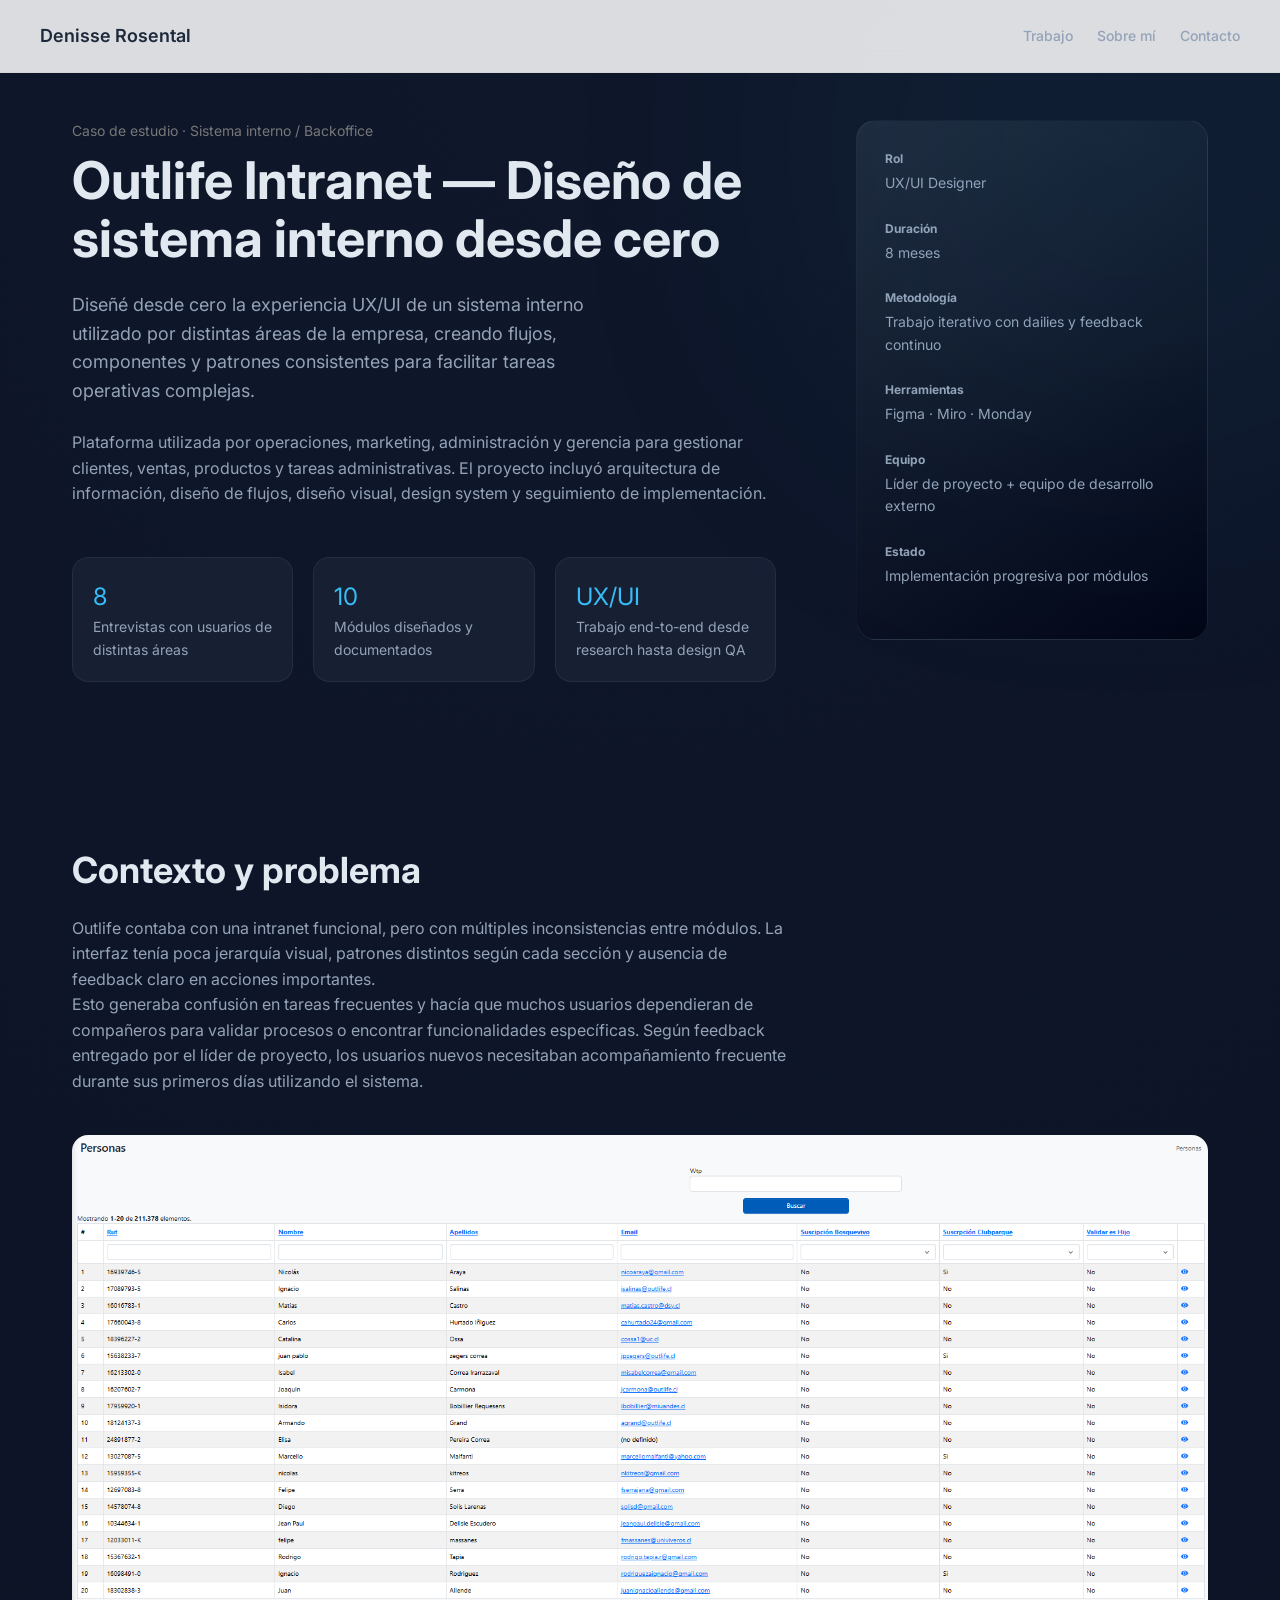
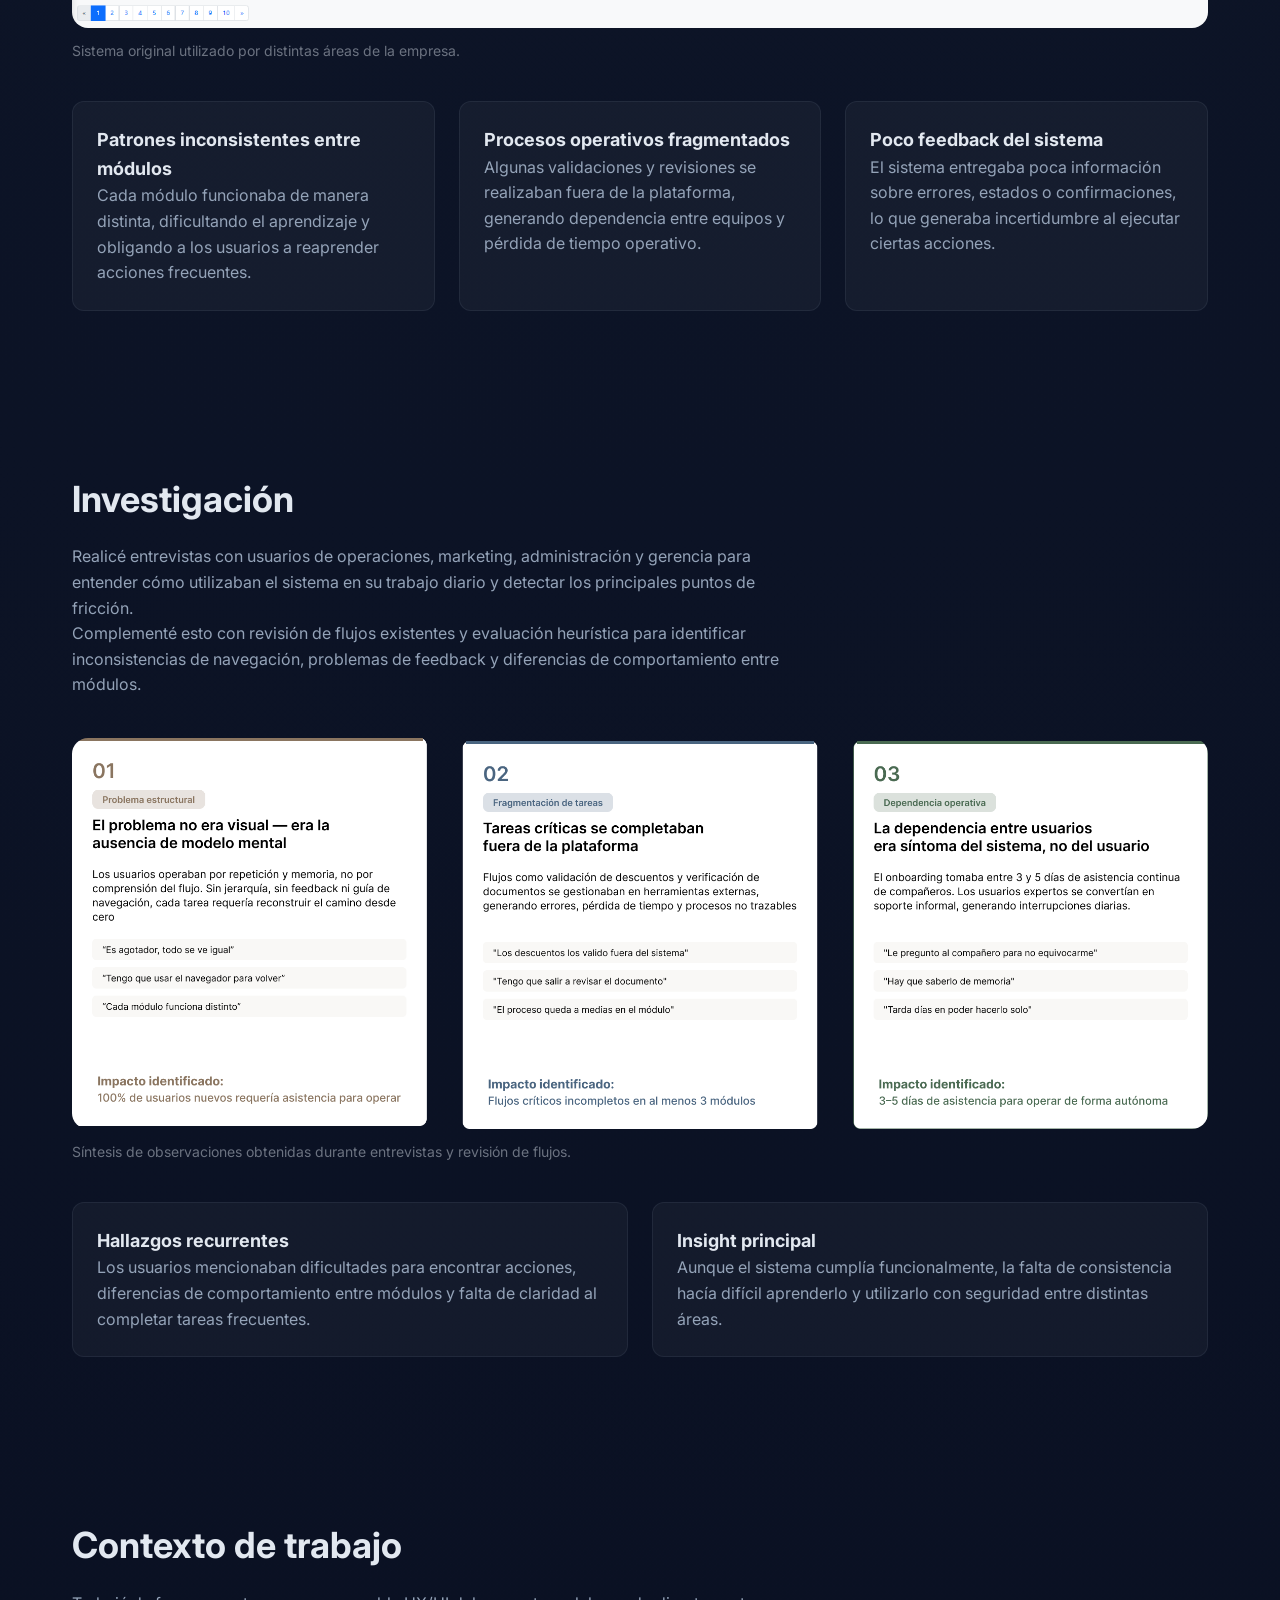
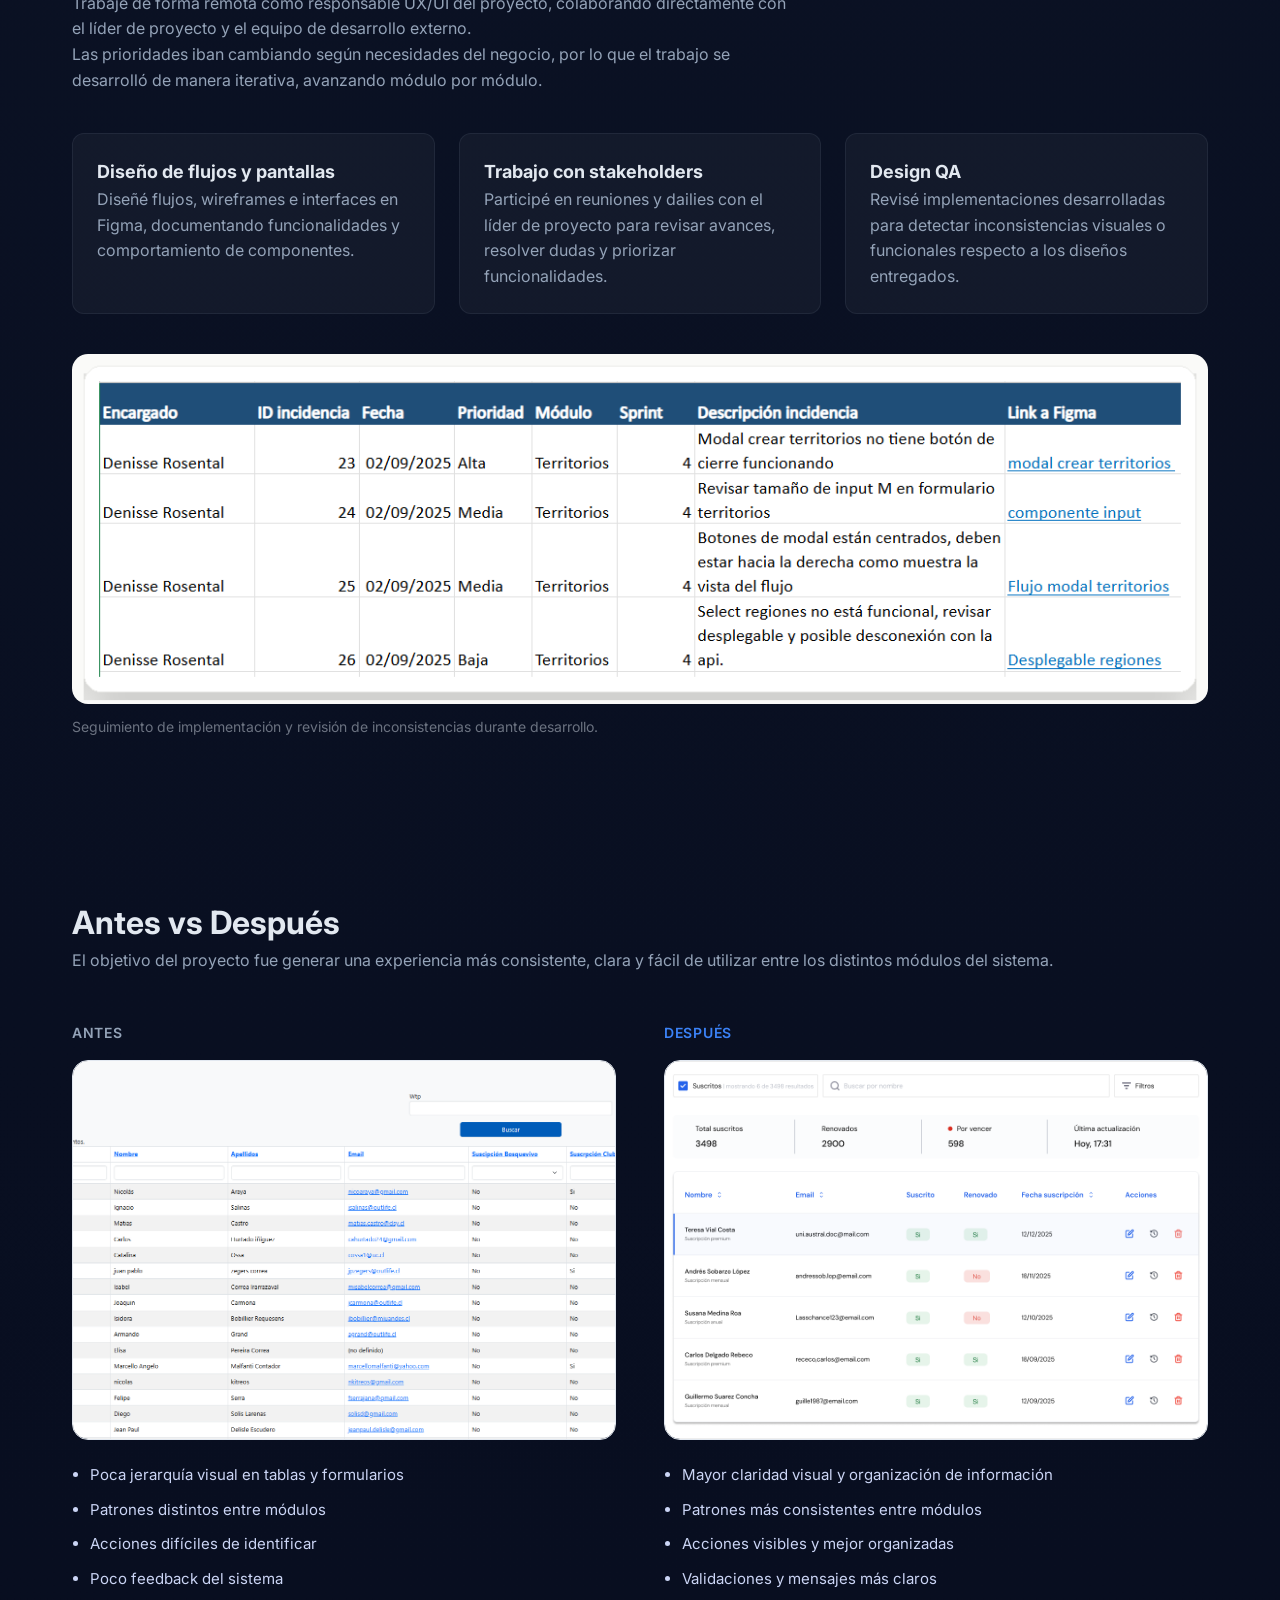
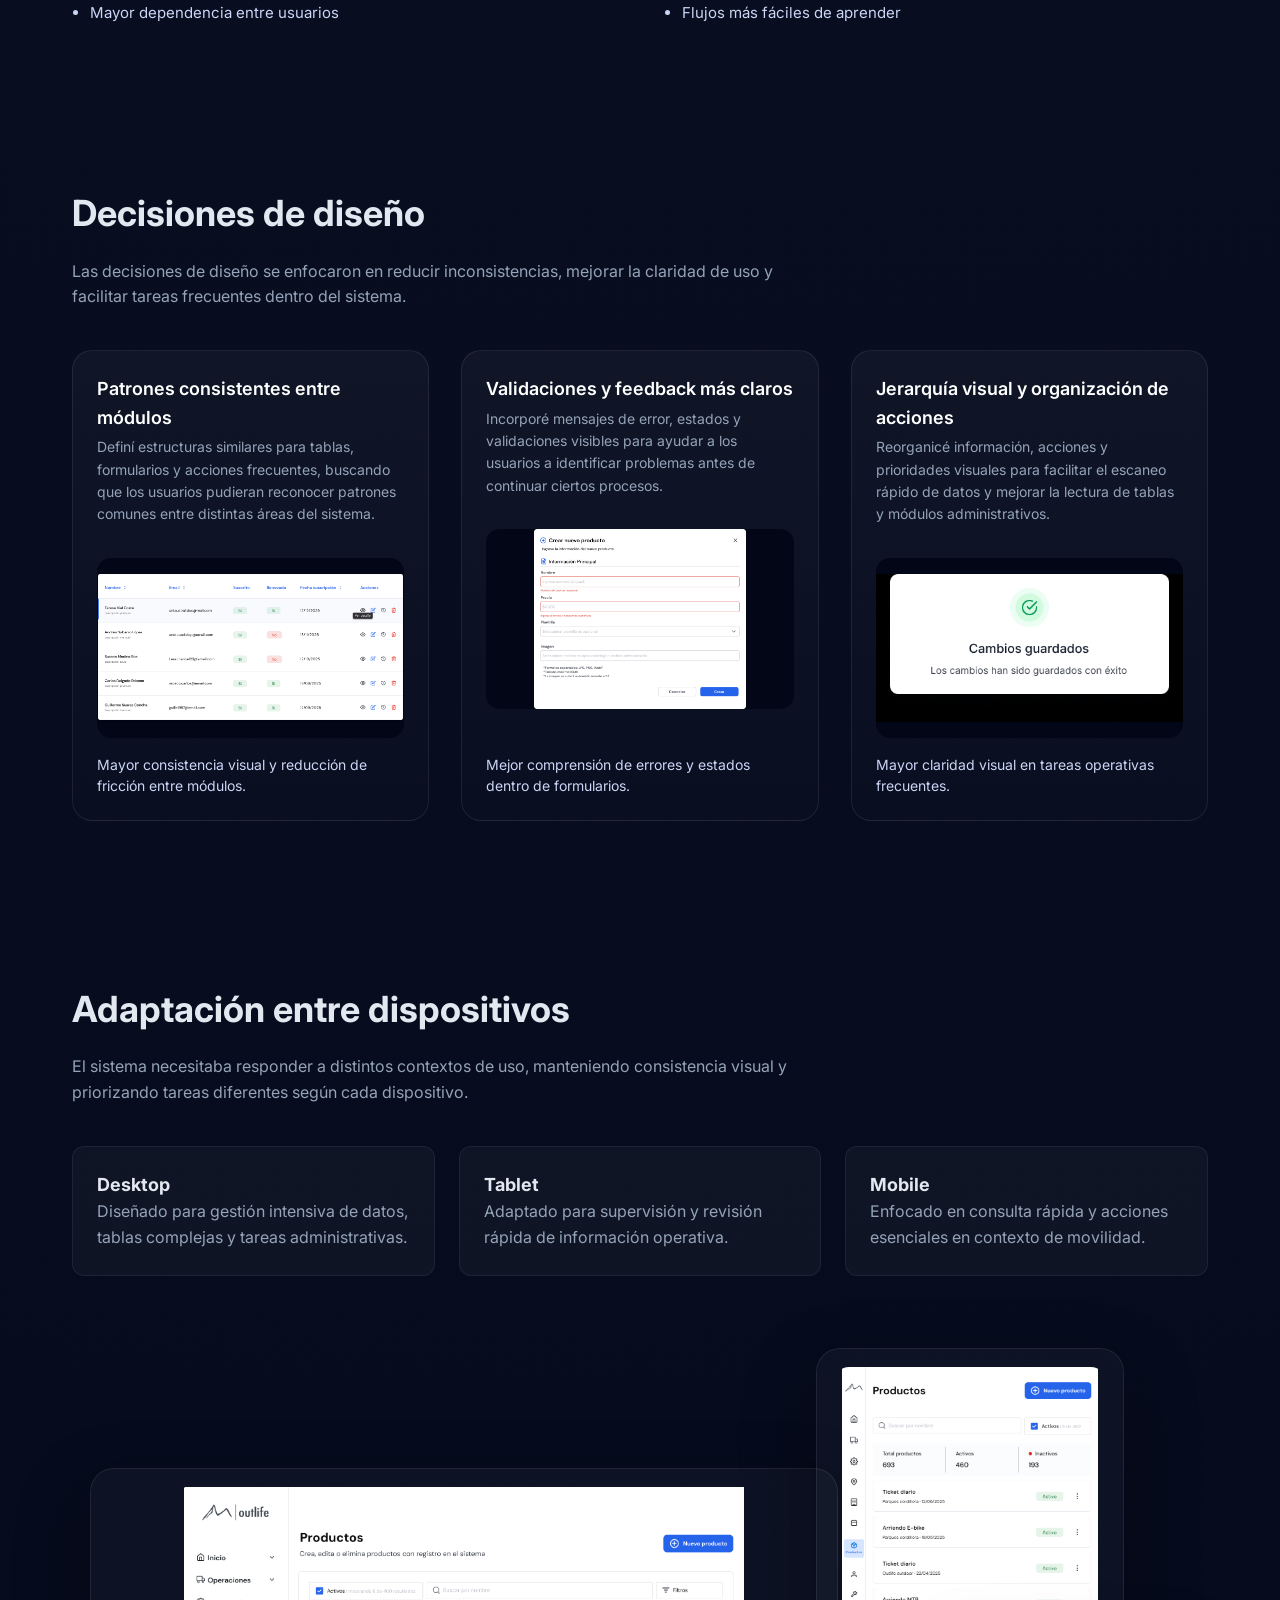
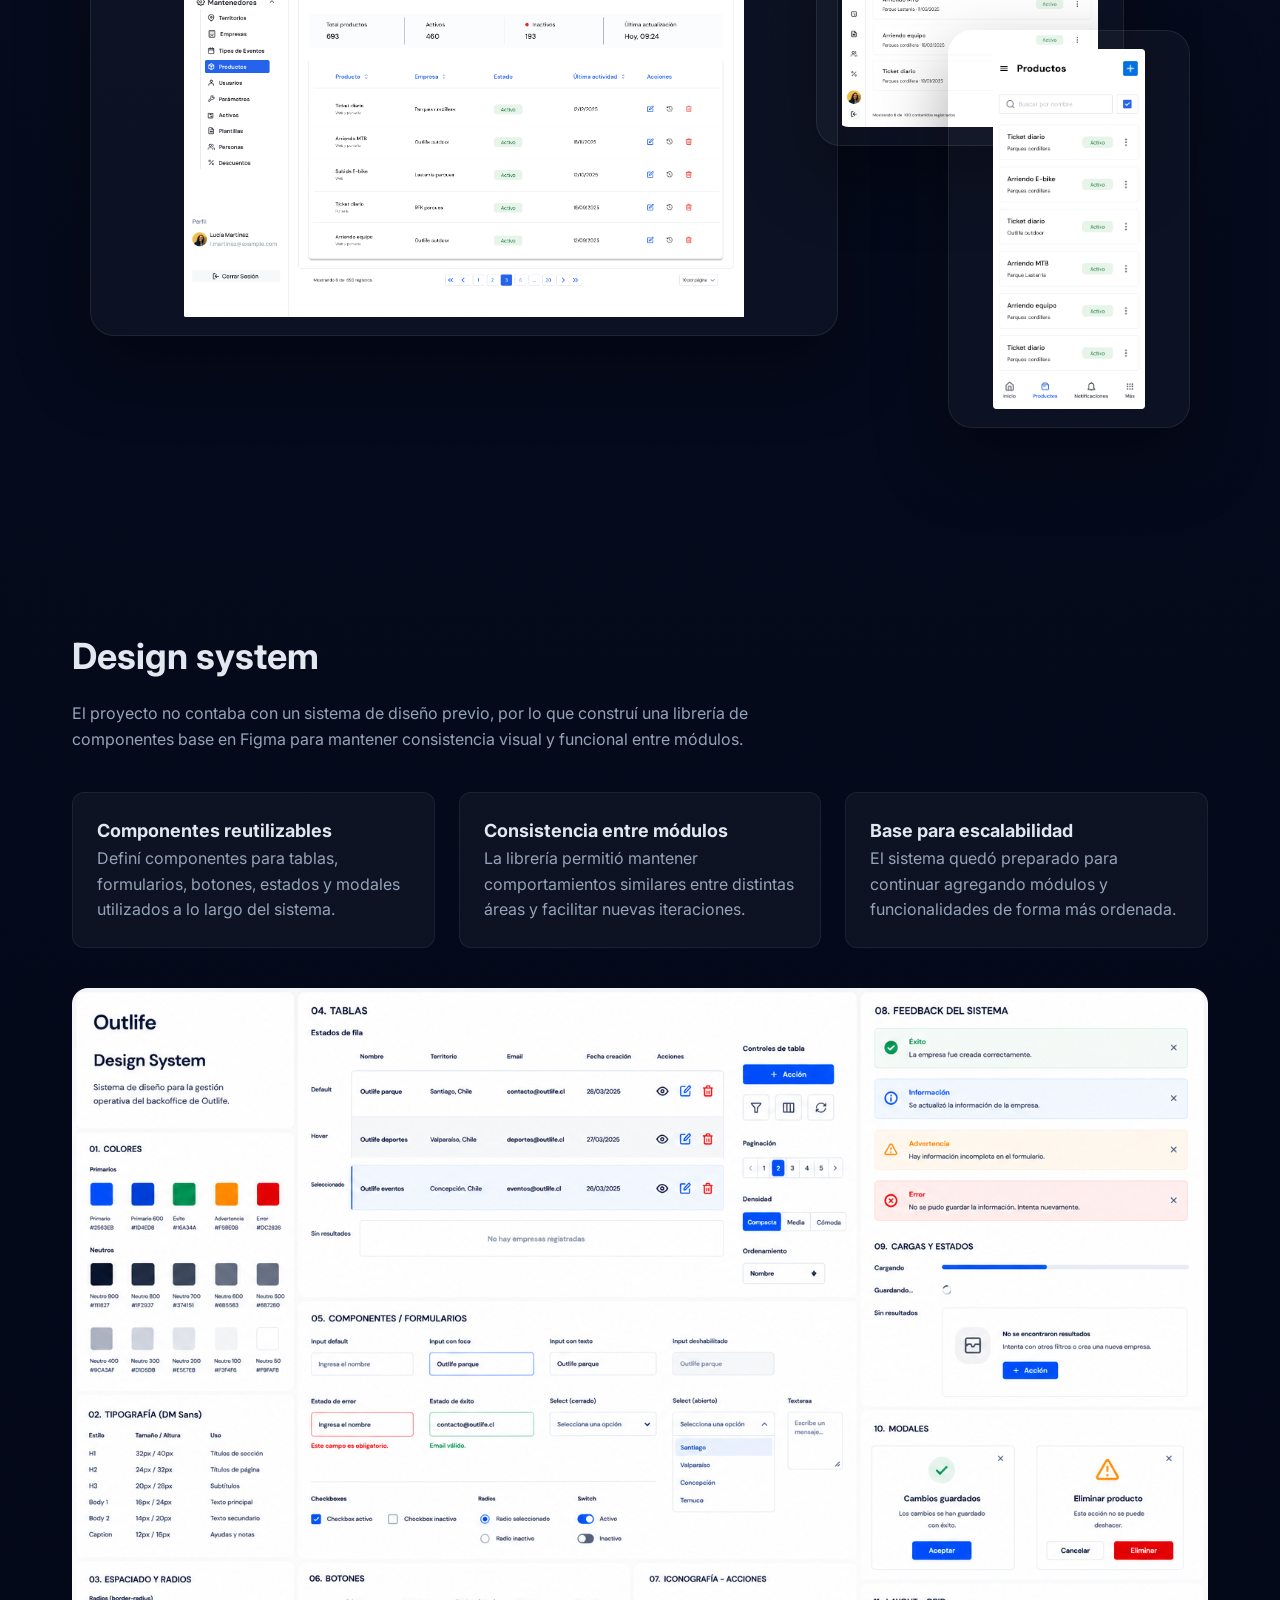
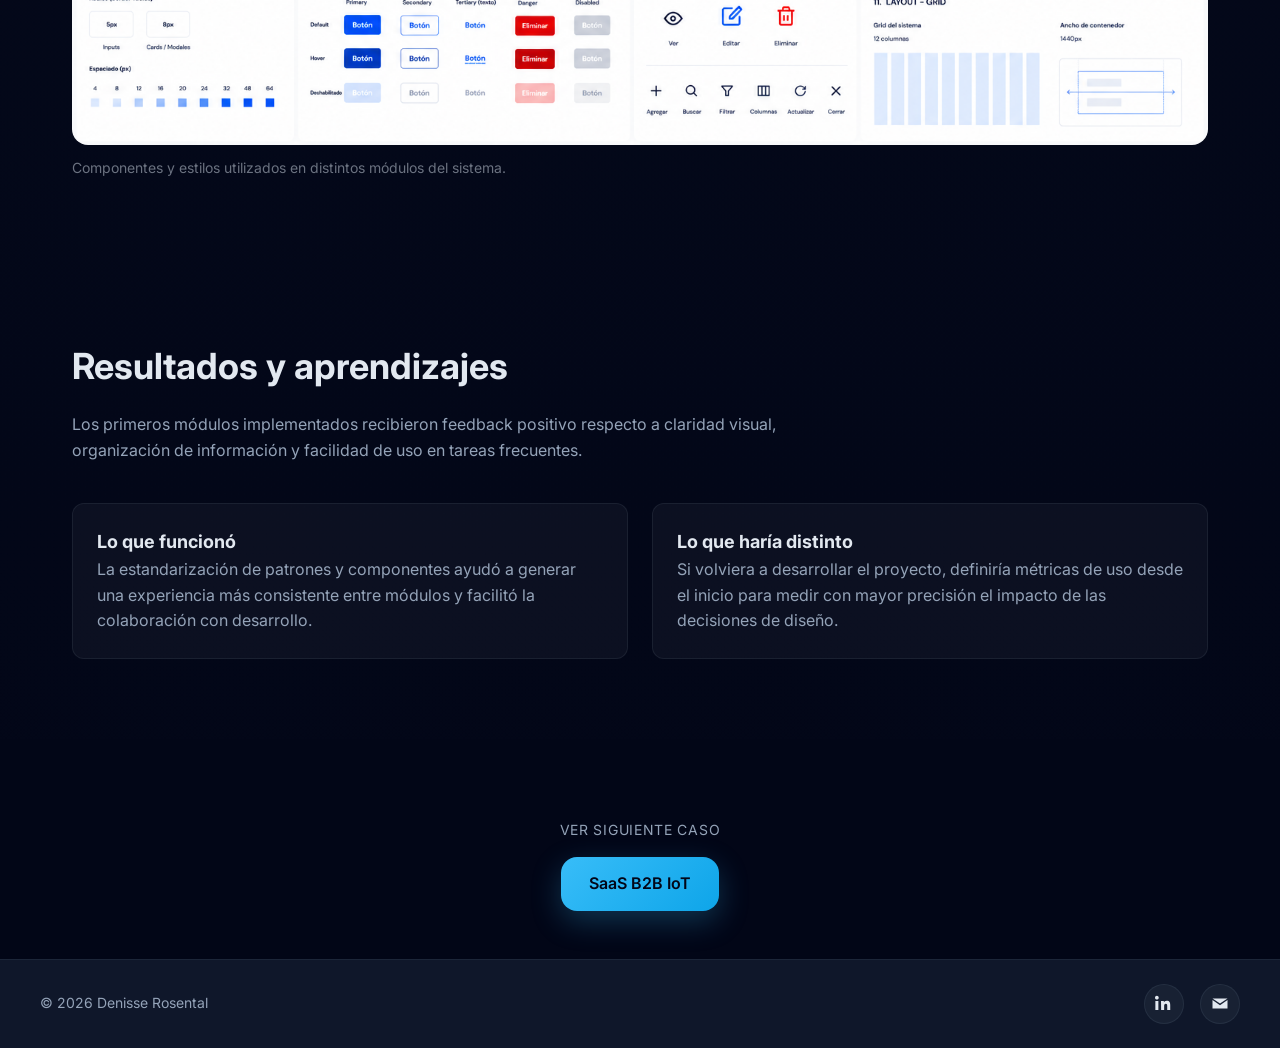
==== commit 7553b083: "Update case study 1" ====
--- a/case-1.html
+++ b/case-1.html
@@ -4,20 +4,27 @@
 <head>
     <meta charset="UTF-8">
     <meta name="viewport" content="width=device-width, initial-scale=1.0">
-    <title>Outlife — Caso de estudio UX/UI | Denisse Rosental</title>
+    <title>Outlife Intranet — Caso de estudio UX/UI · Denisse Rosental</title>
+
     <meta name="description"
-        content="Caso de estudio UX/UI de Outlife: rediseño de plataforma interna compleja para operaciones, servicios, clientes y administración del negocio.">
+        content="Caso de estudio UX/UI: diseño desde cero de sistema interno para gestión operativa, clientes y productos en Outlife.">
+
     <link rel="preconnect" href="https://fonts.googleapis.com">
     <link rel="preconnect" href="https://fonts.gstatic.com" crossorigin>
+
     <link href="https://fonts.googleapis.com/css2?family=Inter:wght@300;400;500;600;700;800&display=swap"
         rel="stylesheet">
+
     <link rel="stylesheet" href="case-study-1.css">
 </head>
 
 <body>
+
+    <!-- HEADER -->
     <header class="header">
         <div class="container nav-container">
             <a href="index.html" class="logo">Denisse Rosental</a>
+
             <nav class="nav">
                 <a href="index.html#work">Trabajo</a>
                 <a href="index.html#about">Sobre mí</a>
@@ -26,55 +33,59 @@
         </div>
     </header>
 
+
     <!-- HERO -->
     <section class="case-study-hero">
         <div class="container case-hero-grid">
 
             <div>
-                <p class="eyebrow">Caso de estudio</p>
+
+                <p class="eyebrow">
+                    Caso de estudio · Sistema interno / Backoffice
+                </p>
+
                 <h1 class="hero-title">
-
-                    Outlife Intranet — Rediseño de sistema operativo interno
-
+                    Outlife Intranet — Diseño de sistema interno desde cero
                 </h1>
 
                 <p class="hero-subtitle">
-
-                    Rediseñé la arquitectura UX de un sistema interno complejo, transformando un entorno basado en
-                    ensayo-error en un sistema predecible, reduciendo la dependencia entre usuarios y permitiendo la
-                    ejecución autónoma de tareas críticas.
-
+                    Diseñé desde cero la experiencia UX/UI de un sistema interno utilizado por distintas áreas de la empresa,
+                    creando flujos, componentes y patrones consistentes para facilitar tareas operativas complejas.
                 </p>
 
                 <p class="case-context">
-                    Backoffice utilizado por múltiples áreas (marketing, administración, operaciones y gerencia) para
-                    gestionar ventas, clientes, productos y métricas operativas.
+                    Plataforma utilizada por operaciones, marketing, administración y gerencia
+                    para gestionar clientes, ventas, productos y tareas administrativas.
+                    El proyecto incluyó arquitectura de información, diseño de flujos,
+                    diseño visual, design system y seguimiento de implementación.
                 </p>
 
                 <div class="metrics">
+
                     <div class="metric-card">
                         <span>8</span>
-                        <p>Entrevistas realizadas (4 áreas clave)</p>
-                    </div>
-
-
+                        <p>Entrevistas con usuarios de distintas áreas</p>
+                    </div>
 
                     <div class="metric-card">
-                        <span>5+</span>
-                        <p>Áreas clave impactadas</p>
-
-                    </div>
+                        <span>10</span>
+                        <p>Módulos diseñados y documentados</p>
+                    </div>
+
                     <div class="metric-card">
-                        <span>↓</span>
-                        <p>Dependencia operativa entre usuarios</p>
-                    </div>
-                </div>
+                        <span>UX/UI</span>
+                        <p>Trabajo end-to-end desde research hasta design QA</p>
+                    </div>
+
+                </div>
+
             </div>
 
             <div class="case-meta">
+
                 <div class="meta-item">
                     <h4>Rol</h4>
-                    <p>UX/UI Designer (End-to-End)</p>
+                    <p>UX/UI Designer</p>
                 </div>
 
                 <div class="meta-item">
@@ -83,550 +94,632 @@
                 </div>
 
                 <div class="meta-item">
-                    <h4>Tipo</h4>
-                    <p>Backoffice / Sistema interno</p>
+                    <h4>Metodología</h4>
+                    <p>Trabajo iterativo con dailies y feedback continuo</p>
+                </div>
+
+                <div class="meta-item">
+                    <h4>Herramientas</h4>
+                    <p>Figma · Miro · Monday</p>
+                </div>
+
+                <div class="meta-item">
+                    <h4>Equipo</h4>
+                    <p>Líder de proyecto + equipo de desarrollo externo</p>
                 </div>
 
                 <div class="meta-item">
                     <h4>Estado</h4>
-                    <p>En implementación</p>
-                </div>
-            </div>
-
-        </div>
-    </section>
-
-    <!-- PROBLEMA -->
+                    <p>Implementación progresiva por módulos</p>
+                </div>
+
+            </div>
+
+        </div>
+    </section>
+
+
+    <!-- CONTEXTO -->
     <section class="case-section">
         <div class="container">
 
             <div class="section-heading">
-                <h2>Problema</h2>
-                <p>
-                    El sistema presentaba una baja usabilidad estructural: los usuarios operaban por ensayo-error, sin
-                    jerarquía ni feedback del sistema. Como resultado, el 100% de los nuevos empleados requería
-                    asistencia para completar tareas, generando dependencia entre equipos, interrupciones operativas y
-                    errores en procesos críticos como gestión de productos y ventas.
-                </p>
+
+                <h2>Contexto y problema</h2>
+
+                <p>
+                    Outlife contaba con una intranet funcional, pero con múltiples inconsistencias entre módulos.
+                    La interfaz tenía poca jerarquía visual, patrones distintos según cada sección
+                    y ausencia de feedback claro en acciones importantes.
+                </p>
+
+                <p>
+                    Esto generaba confusión en tareas frecuentes y hacía que muchos usuarios dependieran
+                    de compañeros para validar procesos o encontrar funcionalidades específicas.
+                    Según feedback entregado por el líder de proyecto, los usuarios nuevos
+                    necesitaban acompañamiento frecuente durante sus primeros días utilizando el sistema.
+                </p>
+
             </div>
 
             <div class="case-image">
-                <img src="images/intranet.png" alt="Backoffice original">
+                <img src="images/intranet.png"
+                    alt="Sistema original de Outlife con patrones inconsistentes y baja jerarquía visual">
+
                 <p class="case-image-caption">
-                    Interfaz original con múltiples patrones inconsistentes y baja claridad operativa.
-                </p>
-            </div>
+                    Sistema original utilizado por distintas áreas de la empresa.
+                </p>
+            </div>
+
 
             <div class="grid-3" style="margin-top: 40px;">
-                <div class="card">
-                    <h3>Flujos no guiados</h3>
-                    <p>Los usuarios operaban por ensayo-error sin claridad de pasos ni retroalimentación del sistema.
-                    </p>
-                </div>
-
-                <div class="card">
-                    <h3>Inconsistencia entre módulos</h3>
-                    <p>Cada sección tenía estructuras y patrones distintos, obligando a reaprender constantemente.</p>
-                </div>
-
-                <div class="card">
-                    <h3>Dependencia operativa</h3>
-                    <p>Los usuarios necesitaban apoyo de compañeros para completar tareas críticas, especialmente en
-                        onboarding.</p>
-                </div>
-            </div>
-
-        </div>
-    </section>
-
-    <!-- INVESTIGACIÓN -->
+
+                <div class="card">
+                    <h3>Patrones inconsistentes entre módulos</h3>
+
+                    <p>
+                        Cada módulo funcionaba de manera distinta, dificultando el aprendizaje
+                        y obligando a los usuarios a reaprender acciones frecuentes.
+                    </p>
+                </div>
+
+                <div class="card">
+                    <h3>Procesos operativos fragmentados</h3>
+
+                    <p>
+                        Algunas validaciones y revisiones se realizaban fuera de la plataforma,
+                        generando dependencia entre equipos y pérdida de tiempo operativo.
+                    </p>
+                </div>
+
+                <div class="card">
+                    <h3>Poco feedback del sistema</h3>
+
+                    <p>
+                        El sistema entregaba poca información sobre errores, estados o confirmaciones,
+                        lo que generaba incertidumbre al ejecutar ciertas acciones.
+                    </p>
+                </div>
+
+            </div>
+
+        </div>
+    </section>
+
+
+    <!-- RESEARCH -->
     <section class="case-section">
         <div class="container">
 
             <div class="section-heading">
+
                 <h2>Investigación</h2>
-                <p>
-                    Realicé 8 entrevistas con usuarios de áreas clave (operaciones, marketing, administración y
-                    gerencia), complementadas con una evaluación heurística del sistema. El objetivo fue identificar
-                    fricciones en tareas críticas, patrones de error y dependencias operativas entre equipos.
+
+                <p>
+                    Realicé entrevistas con usuarios de operaciones, marketing,
+                    administración y gerencia para entender cómo utilizaban el sistema
+                    en su trabajo diario y detectar los principales puntos de fricción.
+                </p>
+
+                <p>
+                    Complementé esto con revisión de flujos existentes y evaluación heurística
+                    para identificar inconsistencias de navegación, problemas de feedback
+                    y diferencias de comportamiento entre módulos.
+                </p>
+
+            </div>
+
+            <div class="case-image">
+                <img src="images/Hallazgos claves.png"
+                    alt="Síntesis de hallazgos de investigación en sistema interno Outlife">
+
+                <p class="case-image-caption">
+                    Síntesis de observaciones obtenidas durante entrevistas y revisión de flujos.
                 </p>
             </div>
 
             <div class="grid-2" style="margin-top: 40px;">
-                <div class="card">
-                    <h3>Usuarios entrevistados</h3>
-                    <p>Guardaparques (operación diaria), marketing (gestión de campañas) y gerencia (validación de
-                        clientes y decisiones).</p>
-                </div>
-
-                <div class="card">
-                    <h3>Insight clave</h3>
-                    <p>El problema no era solo visual: la plataforma carecía de un modelo mental claro, obligando a los
-                        usuarios a operar por repetición en lugar de comprensión, lo que aumentaba errores, dependencia
-                        entre usuarios y tiempos de ejecución.</p>
-                </div>
-            </div>
-
-        </div>
-    </section>
+
+                <div class="card">
+                    <h3>Hallazgos recurrentes</h3>
+
+                    <p>
+                        Los usuarios mencionaban dificultades para encontrar acciones,
+                        diferencias de comportamiento entre módulos y falta de claridad
+                        al completar tareas frecuentes.
+                    </p>
+                </div>
+
+                <div class="card">
+                    <h3>Insight principal</h3>
+
+                    <p>
+                        Aunque el sistema cumplía funcionalmente, la falta de consistencia
+                        hacía difícil aprenderlo y utilizarlo con seguridad entre distintas áreas.
+                    </p>
+                </div>
+
+            </div>
+
+        </div>
+    </section>
+
+
+    <!-- CONTEXTO DE TRABAJO -->
+    <section class="case-section">
+        <div class="container">
+
+            <div class="section-heading">
+
+                <h2>Contexto de trabajo</h2>
+
+                <p>
+                    Trabajé de forma remota como responsable UX/UI del proyecto,
+                    colaborando directamente con el líder de proyecto y el equipo de desarrollo externo.
+                </p>
+
+                <p>
+                    Las prioridades iban cambiando según necesidades del negocio,
+                    por lo que el trabajo se desarrolló de manera iterativa,
+                    avanzando módulo por módulo.
+                </p>
+
+            </div>
+
+            <div class="grid-3" style="margin-top: 40px;">
+
+                <div class="card">
+                    <h3>Diseño de flujos y pantallas</h3>
+
+                    <p>
+                        Diseñé flujos, wireframes e interfaces en Figma,
+                        documentando funcionalidades y comportamiento de componentes.
+                    </p>
+                </div>
+
+                <div class="card">
+                    <h3>Trabajo con stakeholders</h3>
+
+                    <p>
+                        Participé en reuniones y dailies con el líder de proyecto
+                        para revisar avances, resolver dudas y priorizar funcionalidades.
+                    </p>
+                </div>
+
+                <div class="card">
+                    <h3>Design QA</h3>
+
+                    <p>
+                        Revisé implementaciones desarrolladas para detectar inconsistencias
+                        visuales o funcionales respecto a los diseños entregados.
+                    </p>
+                </div>
+
+            </div>
+
+            <div class="case-image">
+
+                <img src="images/design QA-editorial.png"
+                    alt="Proceso de design QA y seguimiento de implementación">
+
+                <p class="case-image-caption">
+                    Seguimiento de implementación y revisión de inconsistencias durante desarrollo.
+                </p>
+
+            </div>
+
+        </div>
+    </section>
+
+
+    <!-- BEFORE AFTER -->
+    <section class="before-after">
+        <div class="container">
+
+            <div class="section-header">
+
+                <h2>Antes vs Después</h2>
+
+                <p>
+                    El objetivo del proyecto fue generar una experiencia más consistente,
+                    clara y fácil de utilizar entre los distintos módulos del sistema.
+                </p>
+
+            </div>
+
+            <div class="comparison-grid">
+
+                <div class="comparison-card">
+
+                    <h3 class="label before">Antes</h3>
+
+                    <div class="image-container">
+                        <img src="images/intranet-personas.png"
+                            alt="Versión original del sistema Outlife">
+                    </div>
+
+                    <ul class="comparison-list">
+                        <li>Poca jerarquía visual en tablas y formularios</li>
+                        <li>Patrones distintos entre módulos</li>
+                        <li>Acciones difíciles de identificar</li>
+                        <li>Poco feedback del sistema</li>
+                        <li>Mayor dependencia entre usuarios</li>
+                    </ul>
+
+                </div>
+
+                <div class="comparison-card">
+
+                    <h3 class="label after">Después</h3>
+
+                    <div class="image-container">
+                        <img src="images/despues-tabla.png"
+                            alt="Nueva interfaz diseñada para sistema Outlife">
+                    </div>
+
+                    <ul class="comparison-list">
+                        <li>Mayor claridad visual y organización de información</li>
+                        <li>Patrones más consistentes entre módulos</li>
+                        <li>Acciones visibles y mejor organizadas</li>
+                        <li>Validaciones y mensajes más claros</li>
+                        <li>Flujos más fáciles de aprender</li>
+                    </ul>
+
+                </div>
+
+            </div>
+
+        </div>
+    </section>
+
 
     <!-- DECISIONES -->
     <section class="case-section decisions-section">
+
         <div class="container">
 
             <div class="section-heading">
+
                 <h2>Decisiones de diseño</h2>
-                <p>
-                    Enfocé el rediseño en estandarizar patrones de interacción y reducir errores operativos, permitiendo
-                    a los usuarios ejecutar tareas de forma predecible sin depender de memoria o asistencia externa.
-                </p>
+
+                <p>
+                    Las decisiones de diseño se enfocaron en reducir inconsistencias,
+                    mejorar la claridad de uso y facilitar tareas frecuentes dentro del sistema.
+                </p>
+
             </div>
 
             <div class="decisions-grid">
 
-                <!-- CARD 1 -->
                 <div class="decision-card">
+
                     <div class="decision-header">
-                        <h3>Estandarización de patrones de interacción</h3>
+
+                        <h3>Patrones consistentes entre módulos</h3>
+
                         <p>
-                            Los usuarios debían reaprender cada módulo debido a estructuras inconsistentes. Definí una
-                            lógica unificada para acciones clave (crear, editar, eliminar, guardar), permitiendo que los
-                            flujos fueran predecibles en todo el sistema.
+                            Definí estructuras similares para tablas, formularios y acciones frecuentes,
+                            buscando que los usuarios pudieran reconocer patrones comunes
+                            entre distintas áreas del sistema.
                         </p>
+
                     </div>
 
                     <div class="decision-media">
-                        <img src="images/Tabla.png" alt="Patrones consistentes en tablas">
+                        <img src="images/Tabla.png"
+                            alt="Tablas y patrones consistentes en sistema Outlife">
                     </div>
 
                     <p class="decision-caption">
-                        ↓ Carga cognitiva · ↑ Velocidad de ejecución · ↓ Dependencia entre usuarios
-                    </p>
-                </div>
-
-                <!-- CARD 2 -->
+                        Mayor consistencia visual y reducción de fricción entre módulos.
+                    </p>
+
+                </div>
+
+
                 <div class="decision-card">
+
                     <div class="decision-header">
-                        <h3>Reducción de errores mediante validación en tiempo real</h3>
+
+                        <h3>Validaciones y feedback más claros</h3>
+
                         <p>
-                            Los formularios no entregaban feedback, generando errores invisibles y bloqueos. Implementé
-                            validaciones en tiempo real y mensajes específicos, permitiendo a los usuarios identificar y
-                            corregir errores antes de continuar.
+                            Incorporé mensajes de error, estados y validaciones visibles
+                            para ayudar a los usuarios a identificar problemas antes
+                            de continuar ciertos procesos.
                         </p>
+
                     </div>
 
                     <div class="decision-media">
-                        <img src="images/formulario.png" alt="Validación en formularios">
+                        <img src="images/formulario.png"
+                            alt="Formulario con validaciones y feedback visual">
                     </div>
 
                     <p class="decision-caption">
-                        ↓ Errores operativos · ↓ Retrabajo · ↑ Autonomía del usuario
-                    </p>
-                </div>
-
-                <!-- CARD 3 
+                        Mejor comprensión de errores y estados dentro de formularios.
+                    </p>
+
+                </div>
+
+
                 <div class="decision-card">
+
                     <div class="decision-header">
-                        <h3>Segmentación de formularios complejos</h3>
+
+                        <h3>Jerarquía visual y organización de acciones</h3>
+
                         <p>
-                            Formularios extensos generaban sobrecarga cognitiva y dificultaban la edición. Reestructuré
-                            la información en secciones progresivas, mostrando solo lo necesario en cada etapa.
+                            Reorganicé información, acciones y prioridades visuales
+                            para facilitar el escaneo rápido de datos y mejorar la lectura
+                            de tablas y módulos administrativos.
                         </p>
+
                     </div>
 
                     <div class="decision-media">
-                        <img src="images/formulario.png" alt="Formularios estructurados">
+                        <img src="images/Feedback.png"
+                            alt="Estados y feedback visual del sistema">
                     </div>
 
                     <p class="decision-caption">
-                        ↓ Sobrecarga cognitiva · ↑ Comprensión · ↑ Eficiencia en tareas complejas
-                    </p>
-                </div>-->
-
-                <!-- CARD 4 -->
-                <div class="decision-card">
-                    <div class="decision-header">
-                        <h3>Feedback del sistema y confirmación de acciones</h3>
-                        <p>
-                            La ausencia de feedback generaba incertidumbre en los usuarios. Incorporé estados, mensajes
-                            y confirmaciones post-acción para hacer visible el estado del sistema en todo momento. <br>
-                            <br>
-                        </p>
-                    </div>
-
-                    <div class="decision-media">
-                        <img src="images/Feedback.png" alt="Estados del sistema">
-                    </div>
-
-                    <p class="decision-caption">
-                        ↑ Confianza del usuario · ↓ Incertidumbre · ↑ Control sobre el sistema
-                    </p>
-                </div>
-
-            </div>
-
-        </div>
-    </section>
+                        Mayor claridad visual en tareas operativas frecuentes.
+                    </p>
+
+                </div>
+
+            </div>
+
+        </div>
+
+    </section>
+
 
     <!-- CROSS PLATFORM -->
     <section class="case-section cross-platform-section">
+
         <div class="container">
 
             <div class="section-heading">
-                <h2>Escalabilidad operativa entre dispositivos</h2>
-                <p>
-                    El sistema debía responder a distintos contextos de uso sin comprometer consistencia ni eficiencia
-                    operativa. En lugar de adaptar la interfaz únicamente mediante breakpoints, redefiní la jerarquía de
-                    información y profundidad de interacción según el tipo de tarea en cada dispositivo.
-                </p>
+
+                <h2>Adaptación entre dispositivos</h2>
+
+                <p>
+                    El sistema necesitaba responder a distintos contextos de uso,
+                    manteniendo consistencia visual y priorizando tareas diferentes
+                    según cada dispositivo.
+                </p>
+
             </div>
 
             <div class="cross-platform-principles">
-                <div class="card">
-                    <h3>Desktop · Alta densidad para gestión compleja</h3>
-                    <p>
-                        Priorización de tablas, filtros y acciones directas para tareas de administración, comparación
-                        de
-                        datos y gestión operativa intensiva.
-                    </p>
-                </div>
-
-                <div class="card">
-                    <h3>Tablet · Supervisión y ejecución rápida</h3>
-                    <p>
-                        Reestructuración del contenido hacia cards verticales y navegación simplificada para revisión de
-                        estado, escaneo rápido y acceso eficiente a acciones frecuentes.
-                    </p>
-                </div>
-
-                <div class="card">
-                    <h3>Mobile · Consulta y acciones esenciales</h3>
-                    <p>
-                        Reducción de carga cognitiva mediante navegación inferior, metadata priorizada y foco exclusivo
-                        en
-                        tareas rápidas en contexto de movilidad.
-                    </p>
-                </div>
+
+                <div class="card">
+                    <h3>Desktop</h3>
+
+                    <p>
+                        Diseñado para gestión intensiva de datos,
+                        tablas complejas y tareas administrativas.
+                    </p>
+                </div>
+
+                <div class="card">
+                    <h3>Tablet</h3>
+
+                    <p>
+                        Adaptado para supervisión y revisión rápida
+                        de información operativa.
+                    </p>
+                </div>
+
+                <div class="card">
+                    <h3>Mobile</h3>
+
+                    <p>
+                        Enfocado en consulta rápida y acciones esenciales
+                        en contexto de movilidad.
+                    </p>
+                </div>
+
             </div>
 
             <div class="cross-platform-stack">
 
                 <div class="desktop-device">
-                    <img src="images/desktop.png" alt="Versión desktop del sistema">
+                    <img src="images/desktop.png"
+                        alt="Versión desktop del sistema">
                 </div>
 
                 <div class="tablet-device">
-                    <img src="images/tablet.png" alt="Versión tablet del sistema">
+                    <img src="images/tablet.png"
+                        alt="Versión tablet del sistema">
                 </div>
 
                 <div class="mobile-device">
-                    <img src="images/Mobile.png" alt="Versión mobile del sistema">
-                </div>
-
-            </div>
-
-            <p class="cross-platform-caption">
-                La experiencia fue adaptada según profundidad de tarea: <strong>desktop</strong> optimiza control y
-                gestión
-                de datos; <strong>tablet</strong> facilita supervisión operativa y acciones rápidas;
-                <strong>mobile</strong>
-                prioriza consulta inmediata y ejecución puntual.
-            </p>
-
-        </div>
-    </section>
-
-    <section class="before-after">
-        <div class="container">
-
-            <div class="section-header">
-                <h2>Antes vs Después</h2>
-                <p>
-                    Transformé un sistema basado en ensayo-error a uno predecible, permitiendo ejecutar tareas críticas
-                    con
-                    claridad y autonomía.
-                </p>
-            </div>
-
-            <div class="comparison-grid">
-
-                <!-- ANTES -->
-                <div class="comparison-card">
-                    <h3 class="label before">Antes</h3>
-
-                    <div class="image-container">
-                        <img src="images/intranet-personas.png" alt="Vista antes del rediseño">
-                    </div>
-
-                    <ul class="comparison-list">
-                        <li>Interfaz plana → alta carga cognitiva</li>
-                        <li>Acciones poco visibles → ejecución lenta</li>
-                        <li>Sin feedback → errores no detectados</li>
-                        <li>Navegación inconsistente → dependencia de memoria</li>
-                        <li>Dependencia entre usuarios → bloqueos operativos</li>
-                    </ul>
-                </div>
-
-                <!-- DESPUÉS -->
-                <div class="comparison-card">
-                    <h3 class="label after">Después</h3>
-
-                    <div class="image-container">
-                        <img src="images/despues-tabla.png" alt="Vista después del rediseño">
-                    </div>
-
-                    <ul class="comparison-list">
-                        <li>Jerarquía en tablas → escaneo eficiente de datos</li>
-                        <li>Acciones por fila → ejecución directa</li>
-                        <li>Validaciones en tiempo real → menos errores</li>
-                        <li>Patrones consistentes → menor carga cognitiva</li>
-                        <li>Autonomía operativa → menor dependencia</li>
-                    </ul>
-                </div>
-                <p class="comparison-impact">
-                    Resultado: usuarios pueden completar tareas sin asistencia tras una inducción básica, reduciendo
-                    interrupciones operativas.
-                </p>
-
-            </div>
-
-        </div>
-    </section>
+                    <img src="images/Mobile.png"
+                        alt="Versión mobile del sistema">
+                </div>
+
+            </div>
+
+        </div>
+
+    </section>
+
 
     <!-- DESIGN SYSTEM -->
     <section class="case-section">
+
         <div class="container">
 
-
             <div class="section-heading">
-                <h2>Design System para reducir fricción operativa</h2>
-                <p>
-                    Unifiqué patrones de interacción en tablas, formularios, validaciones y feedback para hacer más
-                    predecible la ejecución de tareas críticas dentro del backoffice.
-                </p>
+
+                <h2>Design system</h2>
+
+                <p>
+                    El proyecto no contaba con un sistema de diseño previo,
+                    por lo que construí una librería de componentes base en Figma
+                    para mantener consistencia visual y funcional entre módulos.
+                </p>
+
             </div>
 
             <div class="grid-3" style="margin-top: 40px;">
 
                 <div class="card">
-                    <h3>Acciones consistentes</h3>
-                    <p>
-                        Estandaricé acciones como crear, editar, eliminar y guardar en tablas y formularios para
-                        mantener una lógica predecible entre módulos.
-                    </p>
-                    <p class="system-case1">
-                        → Resultado: tareas más rápidas y menor dependencia operativa.
-                    </p>
-                </div>
-
-                <div class="card">
-                    <h3>Validación y feedback</h3>
-                    <p>
-                        Incorporé validaciones en tiempo real, estados de error y confirmaciones para hacer visible el
-                        estado de cada tarea. <br> <br>
-                    </p>
-                    <p class="system-case1">
-                        → Resultado: menos errores y mayor control del usuario.
-                    </p>
-                </div>
-
-                <div class="card">
-                    <h3>Componentes orientados a flujos</h3>
-                    <p>
-                        Definí componentes a partir de flujos reales de creación, edición y gestión de datos para
-                        asegurar coherencia en todo el backoffice.
-                    </p>
-                    <p class="system-case1">
-                        → Resultado: experiencia más consistente y fácil de aprender.
-                    </p>
+
+                    <h3>Componentes reutilizables</h3>
+
+                    <p>
+                        Definí componentes para tablas, formularios,
+                        botones, estados y modales utilizados a lo largo del sistema.
+                    </p>
+
+                </div>
+
+                <div class="card">
+
+                    <h3>Consistencia entre módulos</h3>
+
+                    <p>
+                        La librería permitió mantener comportamientos similares
+                        entre distintas áreas y facilitar nuevas iteraciones.
+                    </p>
+
+                </div>
+
+                <div class="card">
+
+                    <h3>Base para escalabilidad</h3>
+
+                    <p>
+                        El sistema quedó preparado para continuar agregando módulos
+                        y funcionalidades de forma más ordenada.
+                    </p>
+
                 </div>
 
             </div>
 
             <div class="case-image">
-                <img src="images/design-system.png" alt="Design System">
+
+                <img src="images/design-system.png"
+                    alt="Design system construido en Figma">
+
                 <p class="case-image-caption">
-                    Sistema de diseño construido a partir de flujos operativos reales, enfocado en consistencia,
-                    validación y ejecución eficiente de tareas críticas.
-                </p>
-            </div>
-
-        </div>
-    </section>
-
-    <!-- VALIDACIÓN -->
-    <section class="case-section">
-        <div class="container">
-
-            <div class="section-heading">
-                <h2>Validación</h2>
-                <p>
-                    La validación se realizó en dos niveles: (1) revisión continua con el stakeholder durante el diseño
-                    y (2) feedback cualitativo de usuarios tras la implementación de módulos. Este proceso permitió
-                    identificar mejoras en la ejecución de tareas, reducción de errores y mayor autonomía operativa.
-                </p>
-            </div>
-
-            <div class="grid-3">
-                <div class="card">
-                    <h3>Autonomía operativa</h3>
-                    <p>Nuevos usuarios lograron completar tareas sin asistencia tras una inducción básica.</p>
-                </div>
-
-                <div class="card">
-                    <h3>Ejecución más eficiente</h3>
-                    <p>Se redujo el tiempo necesario para completar tareas críticas como creación de productos y gestión
-                        de ventas.</p>
-                </div>
-
-                <div class="card">
-                    <h3>Menos errores en formularios</h3>
-                    <p>Las validaciones en tiempo real permitieron detectar errores antes de bloquear procesos.</p>
-                </div>
-            </div>
-
-
-        </div>
-    </section>
-
-
-    <section class="case-section">
-        <div class="container">
-
-            <div class="section-heading">
-                <h2>Colaboración y entrega</h2>
-                <p>
-                    Trabajé en conjunto con un equipo de desarrollo externo en un entorno remoto, gestionando la
-                    implementación mediante comunicación asíncrona, priorización continua y seguimiento de calidad.
-                </p>
-            </div>
-
-            <div class="grid-3" style="margin-top: 40px;">
-
-                <div class="card">
-                    <h3>Trabajo con desarrollo</h3>
-                    <p>Colaboré con desarrolladores a través de Figma, Miro y comunicación directa, alineando decisiones
-                        de diseño con implementación.</p>
-                </div>
-
-                <div class="card">
-                    <h3>Priorización continua</h3>
-                    <p>Las prioridades se ajustaban diariamente según necesidades del negocio, adaptando el diseño a
-                        entregas iterativas.</p>
-                </div>
-
-                <div class="card">
-                    <h3>Design QA</h3>
-                    <p>Realicé seguimiento de implementación, detectando inconsistencias y documentando incidencias con
-                        prioridad y contexto para desarrollo.</p>
-                </div>
-
-            </div>
-
-            <div class="case-image">
-                <img src="images/design QA-editorial.png" alt="QA Design">
-                <p class="case-image-caption">
-                    Seguimiento de incidencias con trazabilidad y conexión directa con desarrollo.
-                </p>
-            </div>
-
-        </div>
-    </section>
+                    Componentes y estilos utilizados en distintos módulos del sistema.
+                </p>
+
+            </div>
+
+        </div>
+
+    </section>
+
 
     <!-- IMPACTO -->
     <section class="case-section">
+
         <div class="container">
 
             <div class="section-heading">
-                <h2>Impacto</h2>
-                <p>
-                    El rediseño transformó la operación interna: los nuevos usuarios pasaron de requerir asistencia
-                    constante a operar de forma autónoma tras una inducción básica. Se redujeron errores en tareas
-                    críticas y mejoró significativamente la velocidad de ejecución, disminuyendo interrupciones entre
-                    equipos.
-                </p>
-            </div>
-
-            <div class="grid-3" style="margin-top: 40px;">
-                <div class="card">
-                    <h3>↓ Dependencia operativa</h3>
-                    <p>Disminución significativa de consultas entre usuarios para completar tareas.</p>
-                </div>
-
-                <div class="card">
-                    <h3>↑ Autonomía en onboarding</h3>
-                    <p>Nuevos usuarios pueden operar el sistema tras una inducción básica.</p>
-                </div>
-
-                <div class="card">
-                    <h3>↓ Errores en procesos críticos</h3>
-                    <p>Validaciones y feedback reducen fallas en tareas como creación de productos y ventas.</p>
-                </div>
-            </div>
-        </div>
-    </section>
-
-    <section class="case-section">
-        <div class="container">
-
-            <div class="section-heading">
-                <h2>Reflexión</h2>
-                <p>
-                    El mayor desafío no fue rediseñar la interfaz, sino entender y estructurar un sistema sin
-                    documentación previa. A través de historias de usuario y diagramas de flujo, logré abstraer patrones
-                    comunes y unificar la lógica entre módulos.
-                </p>
+
+                <h2>Resultados y aprendizajes</h2>
+
+                <p>
+                    Los primeros módulos implementados recibieron feedback positivo
+                    respecto a claridad visual, organización de información
+                    y facilidad de uso en tareas frecuentes.
+                </p>
+
             </div>
 
             <div class="grid-2" style="margin-top: 40px;">
-                <div class="card">
+
+                <div class="card">
+
+                    <h3>Lo que funcionó</h3>
+
+                    <p>
+                        La estandarización de patrones y componentes ayudó
+                        a generar una experiencia más consistente entre módulos
+                        y facilitó la colaboración con desarrollo.
+                    </p>
+
+                </div>
+
+                <div class="card">
+
                     <h3>Lo que haría distinto</h3>
-                    <p>Definiría métricas desde el inicio (tiempo por tarea, tasa de error) y validaría con usuarios en
-                        etapas tempranas para medir impacto con mayor precisión.</p>
-                </div>
-
-                <div class="card">
-                    <h3>Aprendizaje clave</h3>
-                    <p>El valor del diseño no está solo en la interfaz, sino en estructurar sistemas complejos en
-                        patrones comprensibles y escalables.</p>
-                </div>
-            </div>
-
-        </div>
-    </section>
-
-
-
-    <!-- Sección CTA sobre el footer -->
+
+                    <p>
+                        Si volviera a desarrollar el proyecto,
+                        definiría métricas de uso desde el inicio
+                        para medir con mayor precisión el impacto
+                        de las decisiones de diseño.
+                    </p>
+
+                </div>
+
+            </div>
+
+        </div>
+
+    </section>
+
+
+    <!-- NEXT -->
     <section class="next-case">
-        <p class="next-case-label">Ver siguiente caso</p>
-        <a href="case-2.html" class="next-case-btn">SaaS B2B</a>
-    </section>
-
-    <!-- Footer -->
+
+        <p class="next-case-label">
+            Ver siguiente caso
+        </p>
+
+        <a href="case-2.html" class="next-case-btn">
+            SaaS B2B IoT
+        </a>
+
+    </section>
+
+
+    <!-- FOOTER -->
     <footer class="footer">
+
         <div class="footer-content">
-            <p class="footer-copy">© 2026 Denisse Rosental</p>
+
+            <p class="footer-copy">
+                © 2026 Denisse Rosental
+            </p>
 
             <div class="footer-links">
-                <a href="https://www.linkedin.com/" target="_blank" aria-label="LinkedIn">
-                    <!-- Icono LinkedIn -->
+
+                <a href="https://www.linkedin.com/in/TU-PERFIL-AQUI"
+                    target="_blank"
+                    aria-label="LinkedIn">
+
                     <svg viewBox="0 0 24 24" fill="currentColor">
-                        <path
-                            d="M4.98 3.5C4.98 4.88 3.86 6 2.48 6S0 4.88 0 3.5 1.12 1 2.48 1 4.98 2.12 4.98 3.5zM.5 8h4v12h-4zM8 8h3.8v1.7h.1c.5-.9 1.8-1.9 3.7-1.9 4 0 4.7 2.6 4.7 6v6.2h-4v-5.5c0-1.3 0-3-1.9-3s-2.2 1.5-2.2 2.9v5.6h-4z" />
+                        <path d="M4.98 3.5C4.98 4.88 3.86 6 2.48 6S0 4.88 0 3.5 1.12 1 2.48 1 4.98 2.12 4.98 3.5zM.5 8h4v12h-4zM8 8h3.8v1.7h.1c.5-.9 1.8-1.9 3.7-1.9 4 0 4.7 2.6 4.7 6v6.2h-4v-5.5c0-1.3 0-3-1.9-3s-2.2 1.5-2.2 2.9v5.6h-4z"/>
                     </svg>
+
                 </a>
 
-                <a href="mailto:tuemail@gmail.com" aria-label="Gmail">
-                    <!-- Icono Gmail -->
+                <a href="mailto:TU-EMAIL-AQUI@gmail.com"
+                    aria-label="Gmail">
+
                     <svg viewBox="0 0 24 24" fill="currentColor">
-                        <path d="M12 13.5 2 6.75V18h20V6.75L12 13.5zm10-9H2l10 6.75L22 4.5z" />
+                        <path d="M12 13.5 2 6.75V18h20V6.75L12 13.5zm10-9H2l10 6.75L22 4.5z"/>
                     </svg>
+
                 </a>
-            </div>
-        </div>
+
+            </div>
+
+        </div>
+
     </footer>
 
+<script src="script.js"></script>
+
 </body>
 
 </html>
